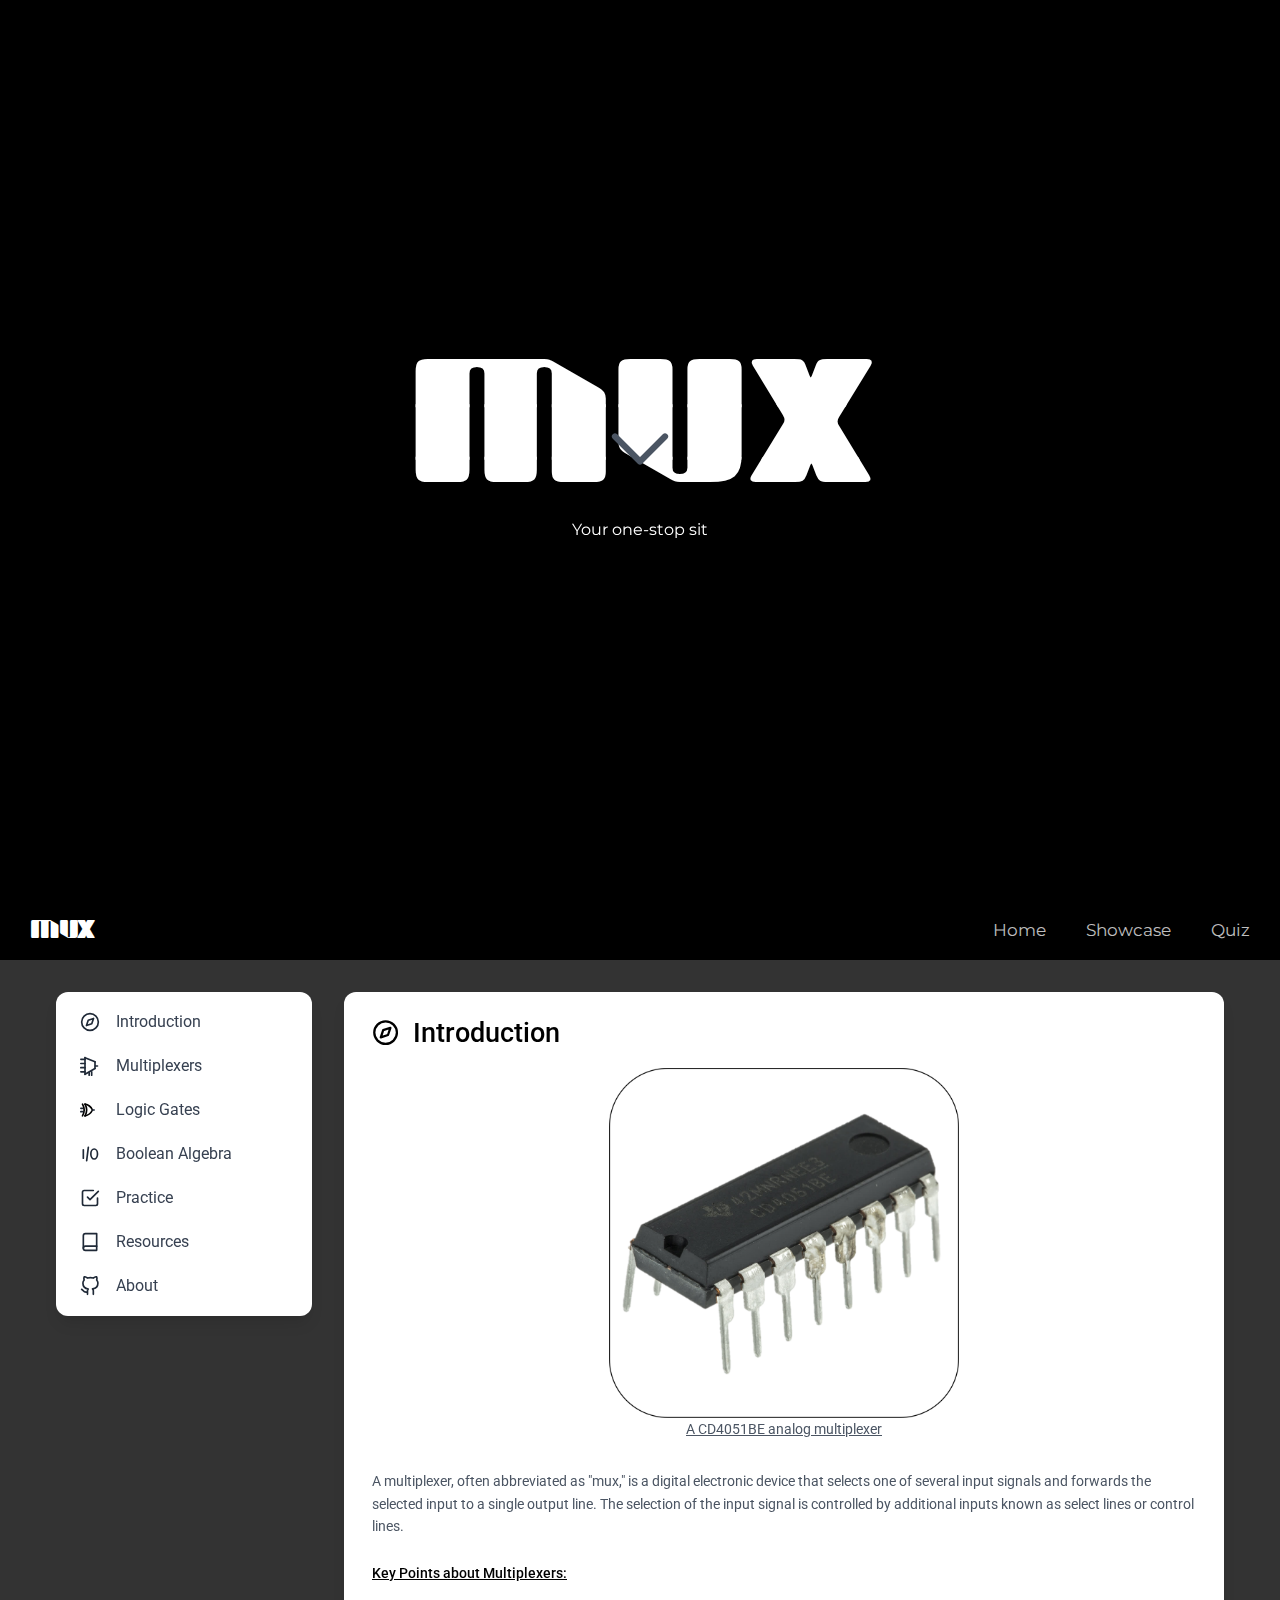
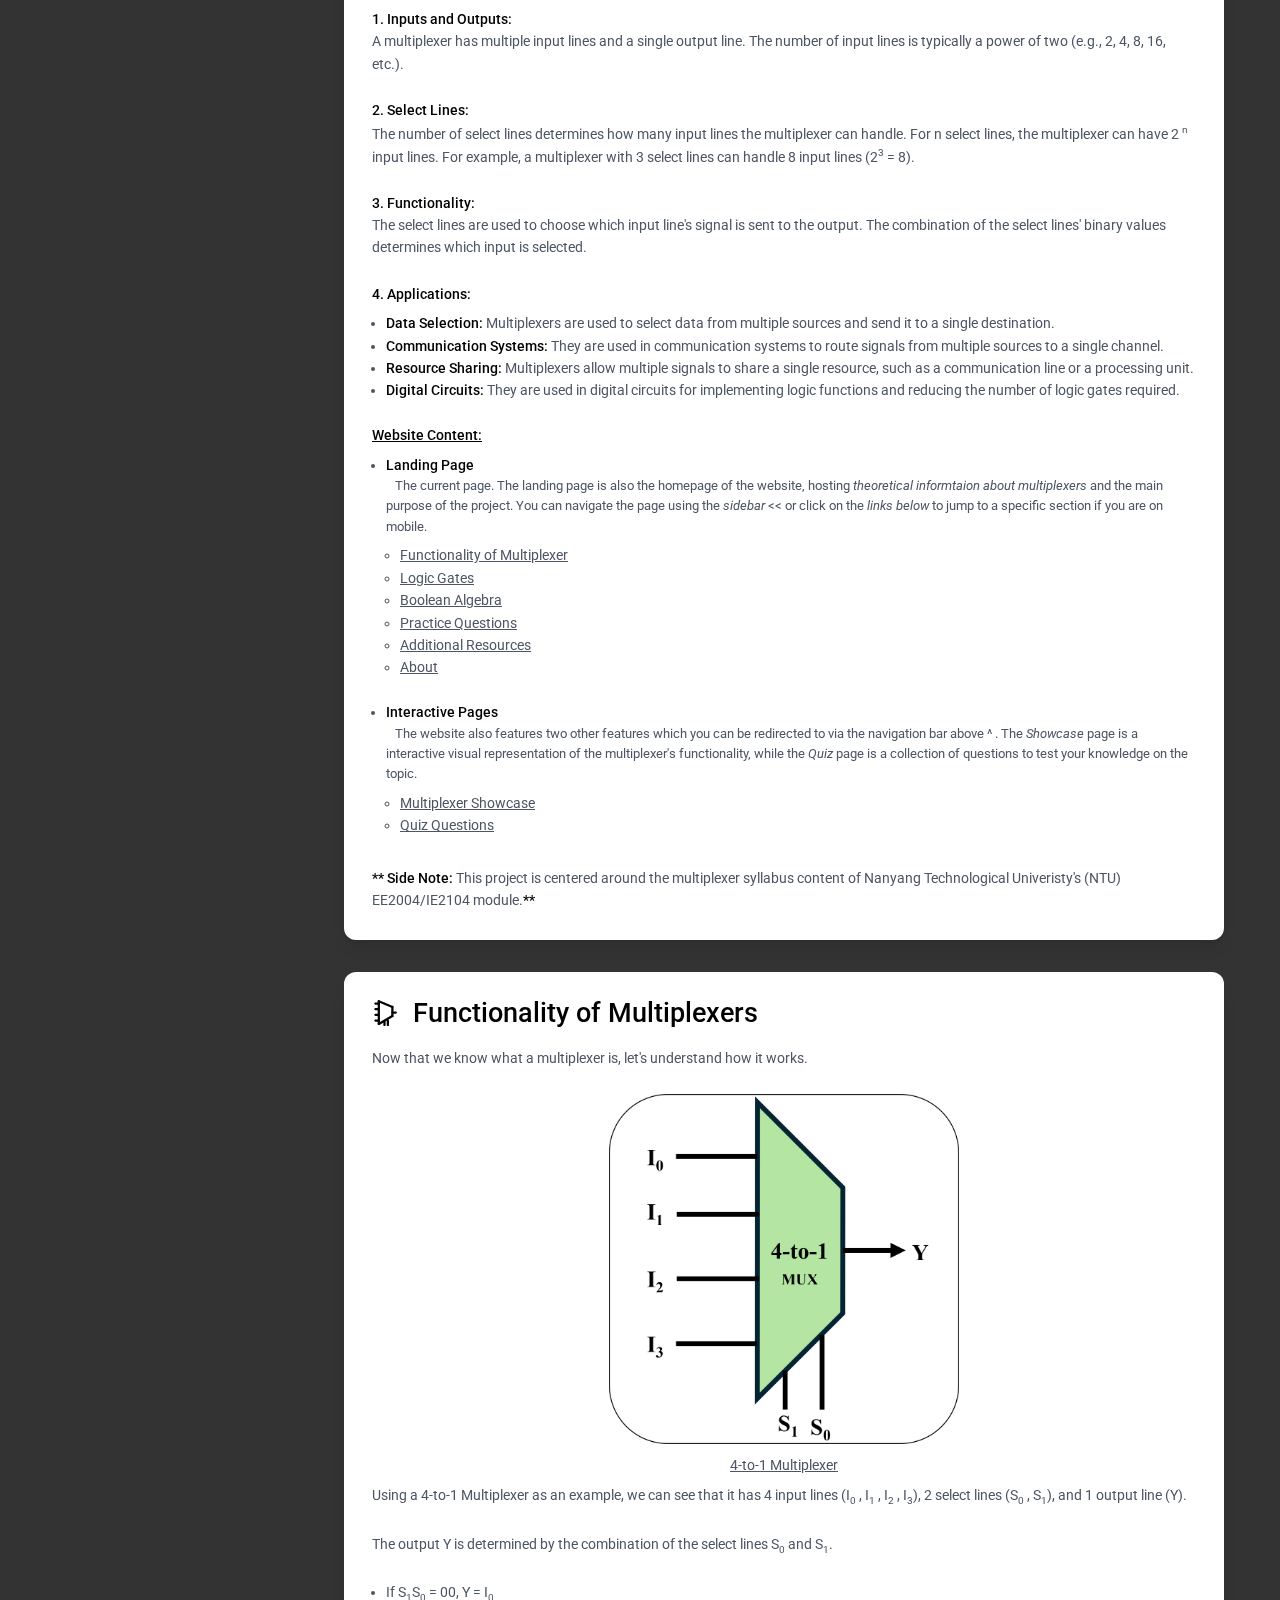
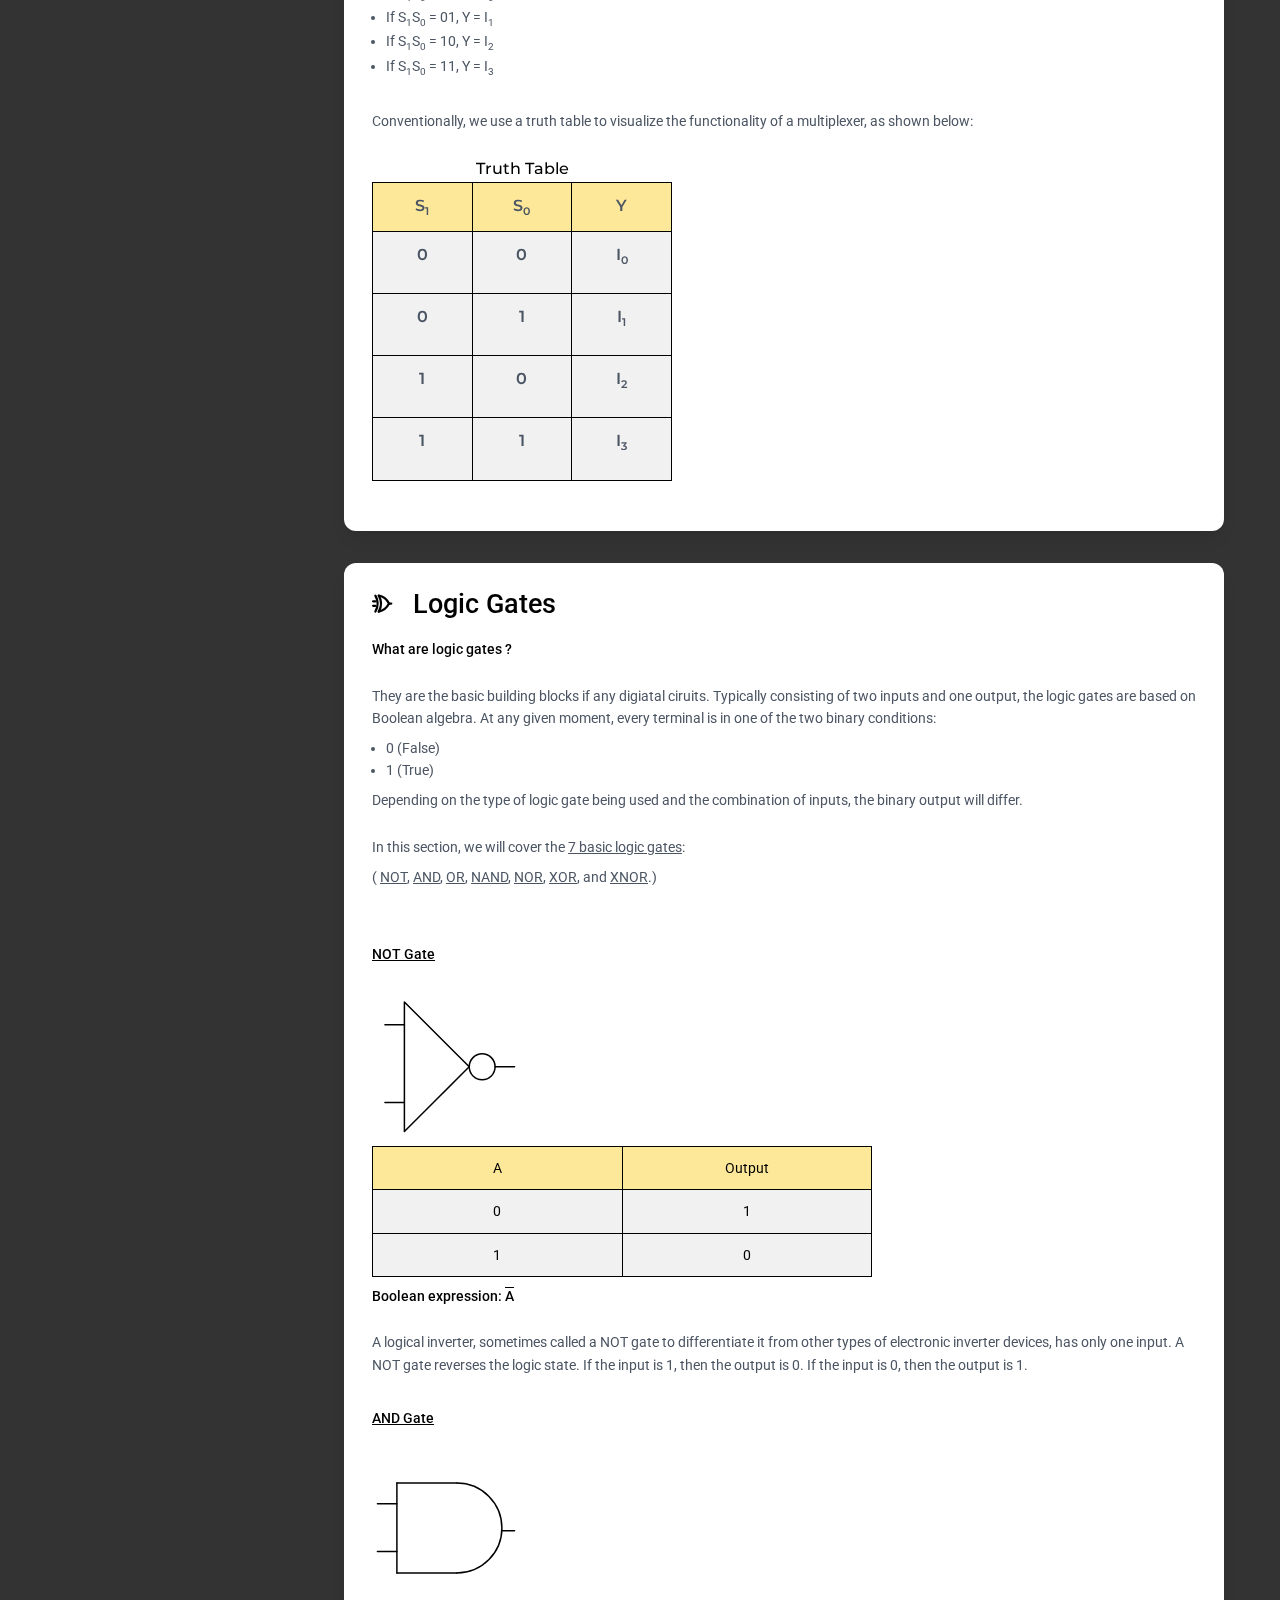
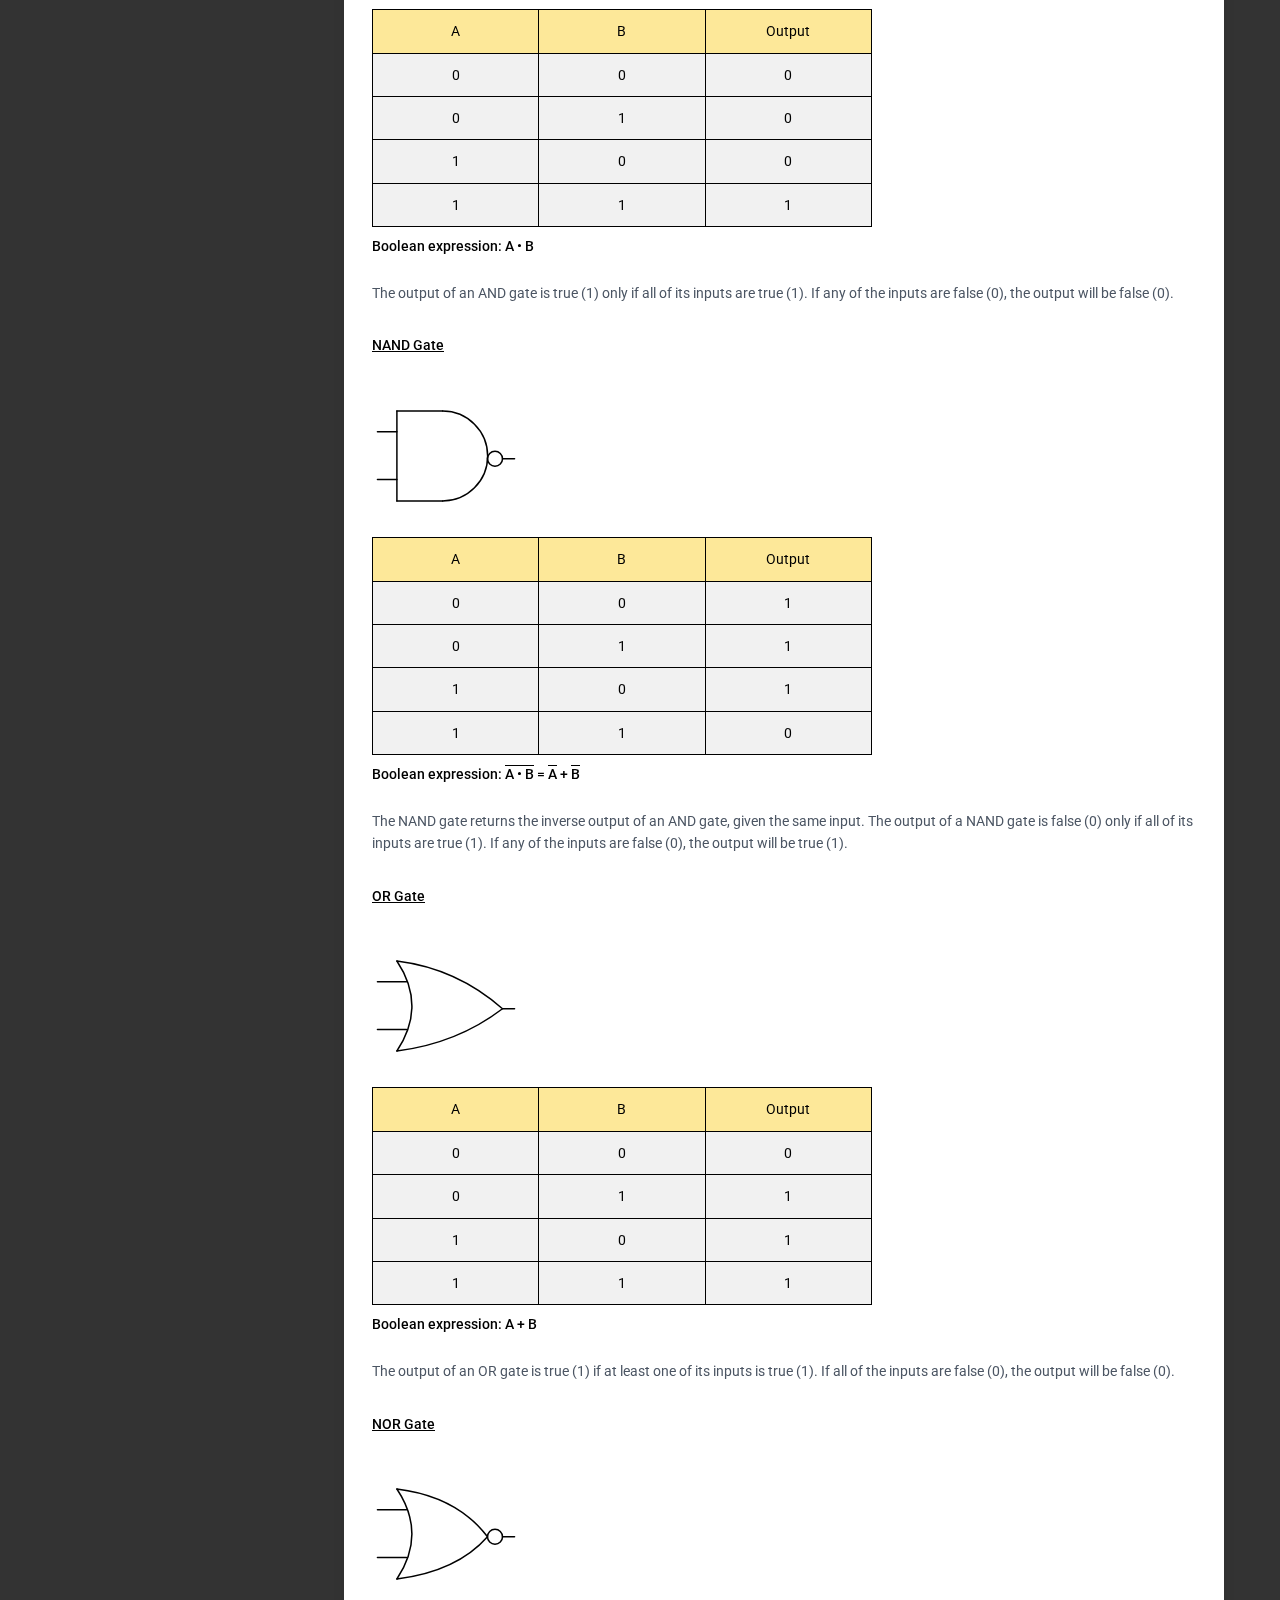
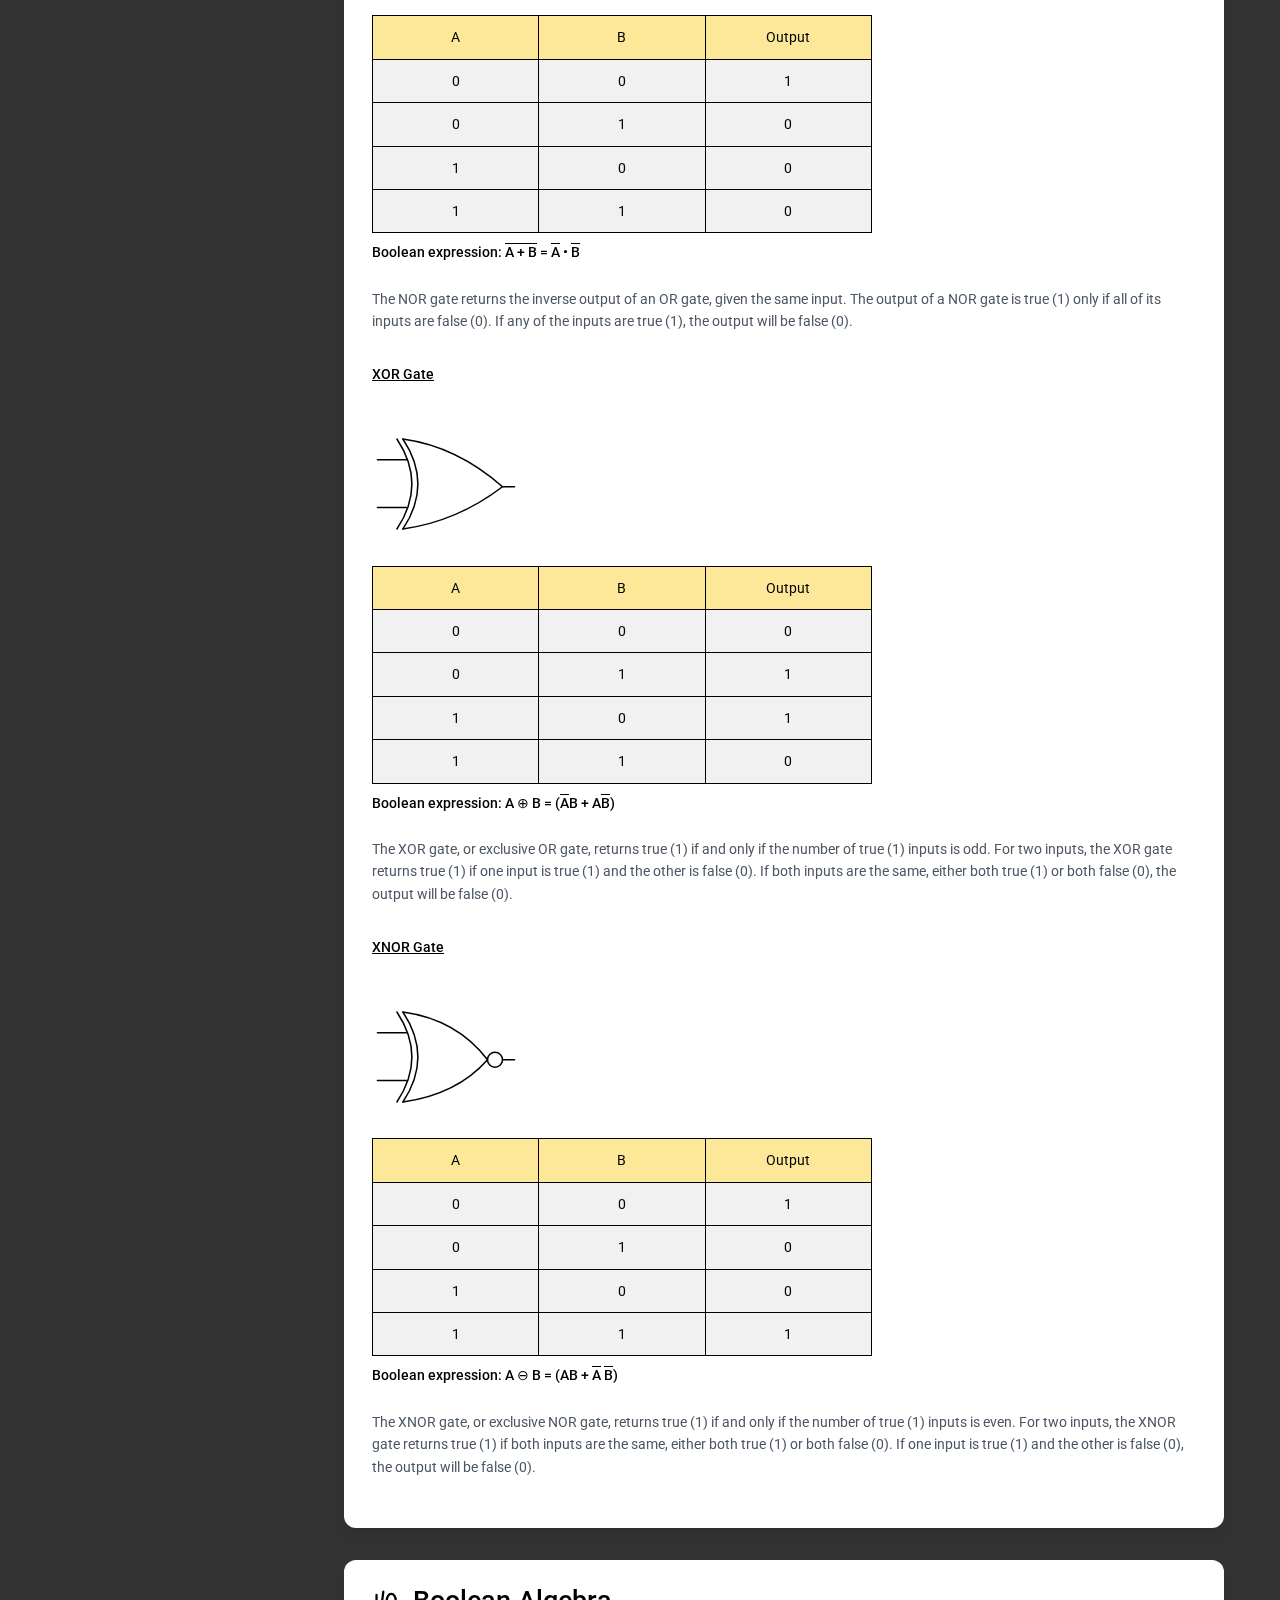
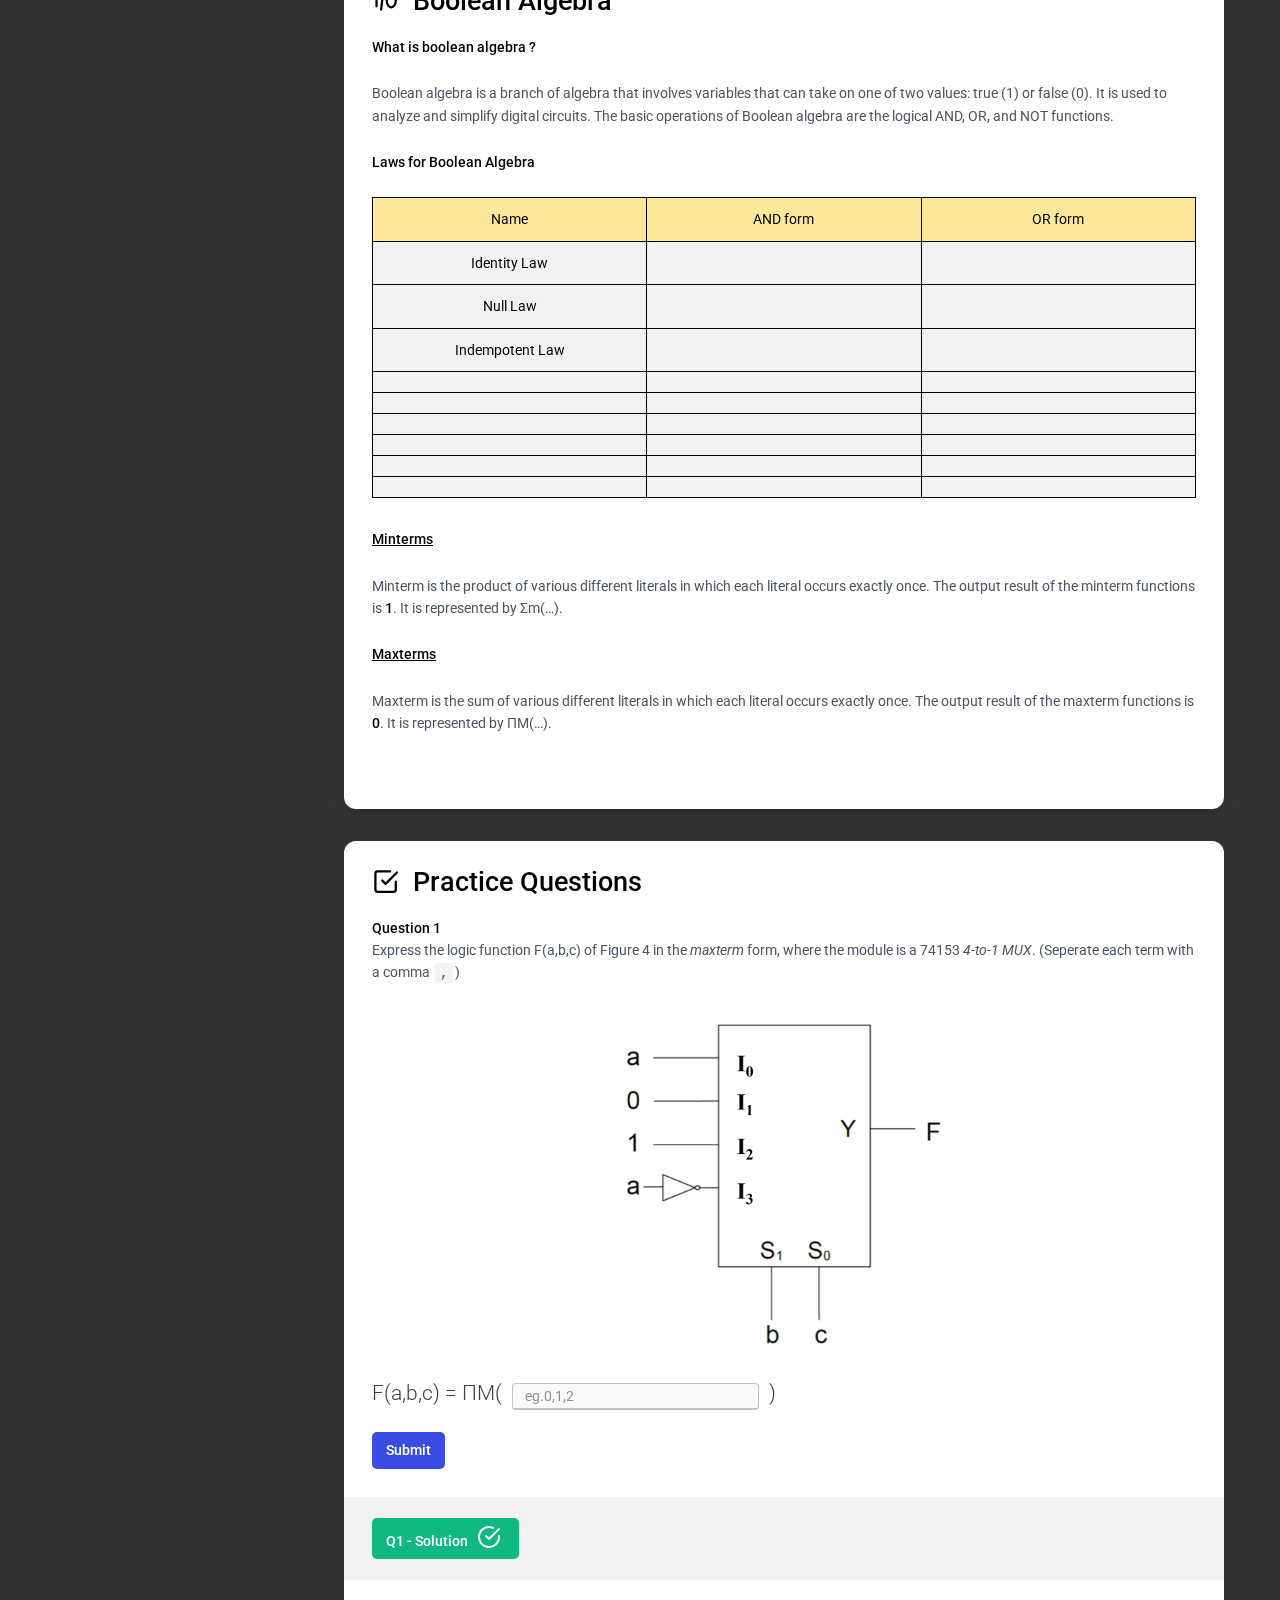
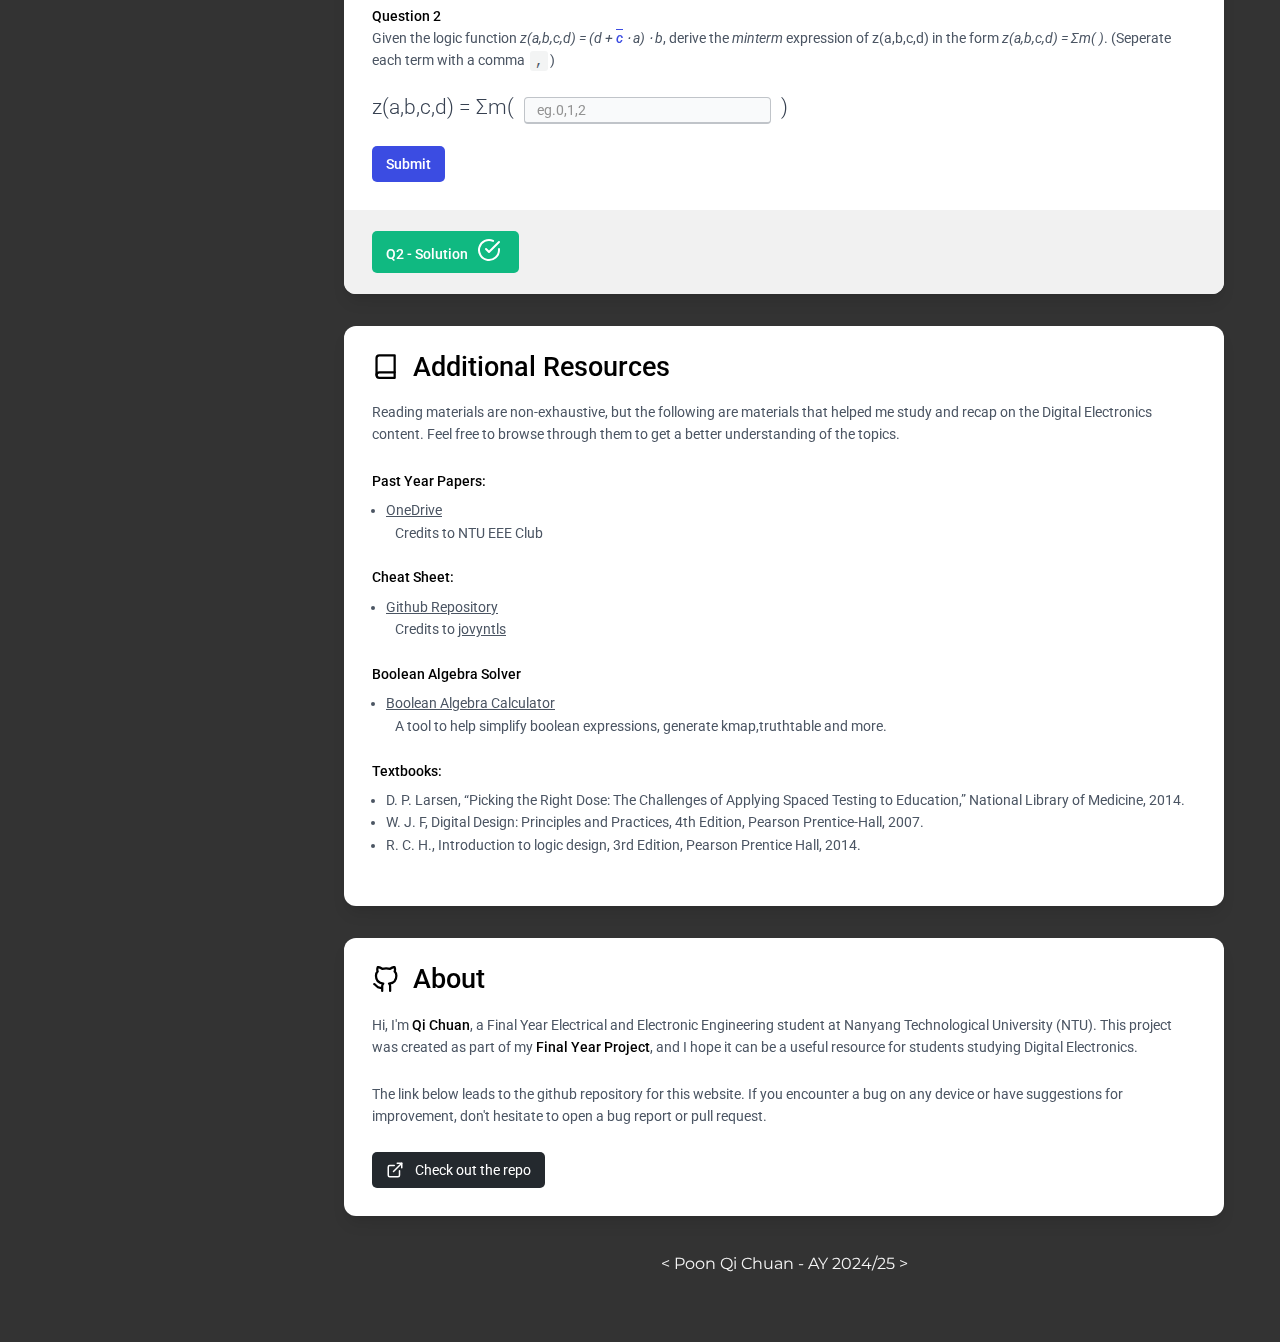
==== index.html @ f3b898fd "new stuff for landing" ====
<!DOCTYPE html>
<html lang="en">
<head>
    <meta charset="UTF-8">
    <meta name="viewport" content="width=device-width, initial-scale=1.0">
    <title>Multiplexers</title>
    <link rel="icon" href="media/MUX_final.ico" type="image/x-icon">
    <link rel="stylesheet" href="styles.css">
    <link rel="stylesheet" href="nice-forms/nice-forms.css">
    <link href="https://fonts.googleapis.com/css2?family=Montserrat:wght@400;500;700&display=swap" rel="stylesheet">
</head>
<body>
    <!-- background -->
    <video id="animated-background" class="animated-background" muted>
        <source class="pcb" src="media/pcb.mp4" type="video/mp4">
    </video>

    <header id="intro" class="intro">
        <div class="introImg" style="--stacks: 3;">
            <span style="--index: 0;">MUX</span>
            <span style="--index: 1;">MUX</span>
            <span style="--index: 2;">MUX</span>
        </div>
        <div class="introText">
            <h3 id="subtitle" ></h3>
        </div>
        <a href="#scroll" class="arrowdown">
            <svg viewBox="0 0 24 24" width="100" height="100" stroke="currentColor" stroke-width="1.5" fill="none" stroke-linecap="round" stroke-linejoin="round" class="css-i6dzq1">
                <polyline points="6 9 12 15 18 9"></polyline>
            </svg>
        </a>
    </header>

    <div id="nav_bar" class="header">
        <div class="header_content">
            <a href="#intro" class="logo">MUX</a>

            <nav class="nav">
                <ul class="nav_list">
                    <li class="nav_item">
                        <a href="#introduction" class="nav_link">Home</a>
                    </li>
                    <!-- <li class="nav_item">
                        <a href="old_showcase/showcase.html" class="nav_link">Beta</a>
                    </li> -->
                    <li class="nav_item">
                        <a href="showcase/showcase.html" class="nav_link">Showcase</a>
                    </li>
                    <li class="nav_item">
                        <a href="practise/practise.html" class="nav_link">Quiz</a>
                    </li>
                </ul>
            </nav>

            <div class="hamburger">
                <div class="bar"></div>
                <div class="bar"></div>
                <div class="bar"></div>
            </div>
        </div>
    </div>

    <div id="scroll"></div>

    <!-- whole ass form -->
    <div class="demo-page">
        <div class="demo-page-navigation">
            <nav class="nav2">
            <ul>
                <li>
                    <a href="#introduction">
                    <svg viewBox="0 0 24 24" width="24" height="24" stroke="currentColor" stroke-width="2" fill="none" stroke-linecap="round" stroke-linejoin="round" class="css-i6dzq1">
                        <circle cx="12" cy="12" r="10"></circle>
                        <polygon points="16.24 7.76 14.12 14.12 7.76 16.24 9.88 9.88 16.24 7.76"></polygon>
                    </svg>
                    Introduction</a>
                </li>
                <li>
                    <a href="#function">
                        <svg viewBox="0 0 24 24" width="24" height="24" stroke="currentColor" stroke-width="2" fill="none" stroke-linecap="round" stroke-linejoin="round" class="css-i6dzq1">
                            <line x1="6" y1="2" x2="6" y2="22"></line>
                            <line x1="6" y1="2" x2="18" y2="7"></line>
                            <line x1="6" y1="22" x2="18" y2="15"></line>
                            <line x1="18" y1="7" x2="18" y2="15"></line>
    
                            <line x1="11" y1="20" x2="11" y2="23"></line>
                            <line x1="14" y1="19" x2="14" y2="23"></line>
                            <line x1="18.5" y1="12" x2="21" y2="12"></line>
    
                            <line x1="1" y1="4" x2="6" y2="4"></line>
                            <line x1="1" y1="9" x2="6" y2="9"></line>
                            <line x1="1" y1="14" x2="6" y2="14"></line>
                            <line x1="1" y1="19" x2="6" y2="19"></line>
                        </svg>
                        Multiplexers</a>
                </li>
                <li>
                    <a href="#logic">
                        <svg viewBox="0 0 24 24" width="24" height="24" stroke="currentColor" stroke-width="2" fill="none" stroke-linecap="round" stroke-linejoin="round" class="css-i6dzq1">
                            <!-- Right Arc -->
                            <path d="M 6 19 Q 12 18 15 12 Q 12 6 6 5" stroke="black" fill="none" stroke-width="2" />

                            <!-- Connecting Path -->
                            <path d="M 3 19 Q 7 12 3 5" stroke="black" fill="none" stroke-width="2" />

                            <!-- Connecting Path 2 -->
                            <path d="M 6 19 Q 10 12 6 5" stroke="black" fill="none" stroke-width="2" />

                            <line x1="1" y1="10" x2="3" y2="10"></line>
                            <line x1="1" y1="14" x2="3" y2="14"></line>
                            <line x1="15" y1="12" x2="17" y2="12"></line>
                        </svg>
                        Logic Gates</a>
                </li>
                <li>
                    <a href="#bool">
                        <svg viewBox="0 0 24 24" width="24" height="24" stroke="currentColor" stroke-width="2" fill="none" stroke-linecap="round" stroke-linejoin="round" class="css-i6dzq1">
                            <line x1="10" y1="4" x2="8" y2="20"></line>
                            <line x1="4" y1="7" x2="4" y2="17"></line>
                            <ellipse cx="17" cy="12" rx="4" ry="6"></ellipse>
                        </svg>
                        Boolean Algebra</a>
                </li>
                <li>
                    <a href="#exercise">
                        <svg viewBox="0 0 24 24" width="24" height="24" stroke="currentColor" stroke-width="2" fill="none" stroke-linecap="round" stroke-linejoin="round" class="css-i6dzq1">
                            <polyline points="9 11 12 14 22 4"></polyline>
                            <path d="M21 12v7a2 2 0 0 1-2 2H5a2 2 0 0 1-2-2V5a2 2 0 0 1 2-2h11"></path>
                        </svg>
                        Practice</a>
                </li>
                <li>
                    <a href="#resource">
                        <svg viewBox="0 0 24 24" width="24" height="24" stroke="currentColor" stroke-width="2" fill="none" stroke-linecap="round" stroke-linejoin="round" class="css-i6dzq1">
                            <path d="M4 19.5A2.5 2.5 0 0 1 6.5 17H20"></path>
                            <path d="M6.5 2H20v20H6.5A2.5 2.5 0 0 1 4 19.5v-15A2.5 2.5 0 0 1 6.5 2z"></path>
                        </svg>
                        Resources</a>
                </li>
                <li>
                <a href="#about">
                    <svg xmlns="http://www.w3.org/2000/svg" width="24" height="24" viewBox="0 0 24 24" fill="none" stroke="currentColor" stroke-width="2" stroke-linecap="round" stroke-linejoin="round" class="feather feather-github">
                    <path d="M9 19c-5 1.5-5-2.5-7-3m14 6v-3.87a3.37 3.37 0 0 0-.94-2.61c3.14-.35 6.44-1.54 6.44-7A5.44 5.44 0 0 0 20 4.77 5.07 5.07 0 0 0 19.91 1S18.73.65 16 2.48a13.38 13.38 0 0 0-7 0C6.27.65 5.09 1 5.09 1A5.07 5.07 0 0 0 5 4.77a5.44 5.44 0 0 0-1.5 3.78c0 5.42 3.3 6.61 6.44 7A3.37 3.37 0 0 0 9 18.13V22" />
                    </svg>
                    About</a>
                </li>
            </ul>
            </nav>
        </div>
        <main class="demo-page-content">
            <section>
            <div class="href-target" id="introduction"></div>
            <h1 class="package-name">
                <svg viewBox="0 0 24 24" width="24" height="24" stroke="currentColor" stroke-width="2" fill="none" stroke-linecap="round" stroke-linejoin="round" class="css-i6dzq1">
                    <circle cx="12" cy="12" r="10"></circle>
                    <polygon points="16.24 7.76 14.12 14.12 7.76 16.24 9.88 9.88 16.24 7.76"></polygon>
                </svg>
                Introduction
            </h1>
            <div class="base_img">
                <img src="media/irl.png" alt="irlMUX" class="intro-image">
                <caption><u>A CD4051BE analog multiplexer</u></caption>
            </div>
            <br>
            <p>
                A multiplexer, often abbreviated as "mux," is a digital electronic device that selects one of several input signals and forwards the selected input to a single output line. The selection of the input signal is controlled by additional inputs known as select lines or control lines.
            </p>
            <p>
                <strong><u>Key Points about Multiplexers:</u></strong>
            </p>
            <p>
                <strong>1. Inputs and Outputs:</strong><br>
                A multiplexer has multiple input lines and a single output line.
                The number of input lines is typically a power of two (e.g., 2, 4, 8, 16, etc.).
            </p>
            <p>
                <strong>2. Select Lines:</strong><br>
                The number of select lines determines how many input lines the multiplexer can handle.
                For n select lines, the multiplexer can have 2 <sup style="font-size: 0.7em; vertical-align: super;">n</sup> input lines.
                For example, a multiplexer with 3 select lines can handle 8 input lines (2<sup style="font-size: 0.7em; vertical-align: super;">3</sup> = 8).
            </p>
            <p>
                <strong>3. Functionality:</strong><br>
                The select lines are used to choose which input line's signal is sent to the output.
                The combination of the select lines' binary values determines which input is selected.
            </p>
            <strong>4. Applications:</strong>
            <ul>
                <li><strong>Data Selection:</strong> Multiplexers are used to select data from multiple sources and send it to a single destination.</li>
                <li><strong>Communication Systems:</strong> They are used in communication systems to route signals from multiple sources to a single channel.</li>
                <li><strong>Resource Sharing:</strong> Multiplexers allow multiple signals to share a single resource, such as a communication line or a processing unit.</li>
                <li><strong>Digital Circuits:</strong> They are used in digital circuits for implementing logic functions and reducing the number of logic gates required.</li>
            </ul>
            <br>
            <strong><u>Website Content:</u></strong>
            <ul>
                <li><dl>
                    <dt><strong>Landing Page</strong></dt>
                        <dd>&nbsp&nbsp The current page. The landing page is also the homepage of the website, hosting <em>theoretical
                            informtaion about multiplexers</em> and the main purpose of the project. You can navigate the page using the <em>sidebar</em> &lt&lt 
                            or click on the <em>links below</em> to jump to a specific section if you are on mobile.
                        </dd>
                </dl></li>
                <ul class="a">
                    <li><a href="#function"><u>Functionality of Multiplexer</u></a></li>
                    <li><a href="#logic"><u>Logic Gates</u></a></li>
                    <li><a href="#bool"><u>Boolean Algebra</u></a></li>
                    <li><a href="#exercise"><u>Practice Questions</u></a></li>
                    <li><a href="#resource"><u>Additional Resources</u></a></li>
                    <li><a href="#about"><u>About</u></a></li>
                </ul>
                <br>
                <li><dl>
                    <dt><strong>Interactive Pages</strong></dt>
                        <dd>&nbsp&nbsp The website also features two other features which you can be redirected to via the navigation bar above ^ .
                            The <em>Showcase</em> page is a interactive visual representation of the multiplexer's functionality, while the <em>Quiz</em> page is a 
                            collection of questions to test your knowledge on the topic.
                         </dd>
                </dl></li>
                <ul class="a">
                    <li><a href="showcase/showcase.html"><u>Multiplexer Showcase</u></a></li>
                    <li><a href="practise/practise.html"><u>Quiz Questions</u></a></li>
                </ul>
            </ul>
            <br>
            <p>
                <strong>** Side Note:</strong> This project is centered around the multiplexer syllabus content of Nanyang Technological Univeristy's (NTU) EE2004/IE2104 module.<strong>**</strong>
            </p>
            </section>

            <section>
                <div class="href-target" id="function"></div>
                <h1 class="package-name">
                    <svg viewBox="0 0 24 24" width="24" height="24" stroke="currentColor" stroke-width="2" fill="none" stroke-linecap="round" stroke-linejoin="round" class="css-i6dzq1">
                        <line x1="6" y1="2" x2="6" y2="22"></line>
                        <line x1="6" y1="2" x2="18" y2="7"></line>
                        <line x1="6" y1="22" x2="18" y2="15"></line>
                        <line x1="18" y1="7" x2="18" y2="15"></line>

                        <line x1="11" y1="20" x2="11" y2="23"></line>
                        <line x1="14" y1="19" x2="14" y2="23"></line>
                        <line x1="18" y1="12" x2="21" y2="12"></line>

                        <line x1="3" y1="4" x2="6" y2="4"></line>
                        <line x1="3" y1="9" x2="6" y2="9"></line>
                        <line x1="3" y1="14" x2="6" y2="14"></line>
                        <line x1="3" y1="19" x2="6" y2="19"></line>
                    </svg>
                    Functionality of Multiplexers
                </h1>
                <p>
                    Now that we know what a multiplexer is, let's understand how it works.
                </p>
                <div class="base_img">
                    <img src="media/sample.png" alt="MUX" class="intro-image">
                    <caption><u>4-to-1 Multiplexer</u></caption>
                </div>
                <p>
                    Using a 4-to-1 Multiplexer as an example, we can see that it has 4 input lines 
                    (I<sub style="font-size: 0.7em; vertical-align: sub;">0</sub> , I<sub style="font-size: 0.7em; vertical-align: sub;">1</sub> , I<sub style="font-size: 0.7em; vertical-align: sub;">2</sub> , I<sub style="font-size: 0.7em; vertical-align: sub;">3</sub>), 
                    2 select lines (S<sub style="font-size: 0.7em; vertical-align: sub;">0</sub> , S<sub style="font-size: 0.7em; vertical-align: sub;">1</sub>), and 1 output line (Y).
                </p>
                <p>
                    The output Y is determined by the combination of the select lines S<sub style="font-size: 0.7em; vertical-align: sub;">0</sub> and S<sub style="font-size: 0.7em; vertical-align: sub;">1</sub>.
                </p>
                <ul>
                    <li>If S<sub style="font-size: 0.7em; vertical-align: sub;">1</sub>S<sub style="font-size: 0.7em; vertical-align: sub;">0</sub> = 00, Y = I<sub style="font-size: 0.7em; vertical-align: sub;">0</sub></li>
                    <li>If S<sub style="font-size: 0.7em; vertical-align: sub;">1</sub>S<sub style="font-size: 0.7em; vertical-align: sub;">0</sub> = 01, Y = I<sub style="font-size: 0.7em; vertical-align: sub;">1</sub></li>
                    <li>If S<sub style="font-size: 0.7em; vertical-align: sub;">1</sub>S<sub style="font-size: 0.7em; vertical-align: sub;">0</sub> = 10, Y = I<sub style="font-size: 0.7em; vertical-align: sub;">2</sub></li>
                    <li>If S<sub style="font-size: 0.7em; vertical-align: sub;">1</sub>S<sub style="font-size: 0.7em; vertical-align: sub;">0</sub> = 11, Y = I<sub style="font-size: 0.7em; vertical-align: sub;">3</sub></li>
                </ul>
                <br>
                <p>
                    Conventionally, we use a truth table to visualize the functionality of a multiplexer, as shown below:
                </p>
                <table class="truthtable">
                    <caption><strong>Truth Table</strong></caption>
                    <thead>
                        <tr>
                            <th>S<sub style="font-size: 0.7em; vertical-align: sub;">1</sub></th>
                            <th>S<sub style="font-size: 0.7em; vertical-align: sub;">0</sub></th>
                            <th>Y</th>
                        </tr>
                    </thead>
                    <tbody>
                        <tr>
                            <td>0</td>
                            <td>0</td>
                            <td>I<sub style="font-size: 0.7em; vertical-align: sub;">0</sub></td>
                        </tr>
                        <tr>
                            <td>0</td>
                            <td>1</td>
                            <td>I<sub style="font-size: 0.7em; vertical-align: sub;">1</sub></td>
                        </tr>
                        <tr>
                            <td>1</td>
                            <td>0</td>
                            <td>I<sub style="font-size: 0.7em; vertical-align: sub;">2</sub></td>
                        </tr>
                        <tr>
                            <td>1</td>
                            <td>1</td>
                            <td>I<sub style="font-size: 0.7em; vertical-align: sub;">3</sub></td>
                        </tr>
                    </tbody>
                </table>
                <br>
            </section>

            <section>
                <div class="href-target" id="logic"></div>
                <h1 class="package-name">
                    <svg viewBox="0 0 24 24" width="24" height="24" stroke="currentColor" stroke-width="2" fill="none" stroke-linecap="round" stroke-linejoin="round" class="css-i6dzq1">
                        <!-- Right Arc -->
                        <path d="M 6 19 Q 12 18 15 12 Q 12 6 6 5" stroke="black" fill="none" stroke-width="2" />

                        <!-- Connecting Path -->
                        <path d="M 3 19 Q 7 12 3 5" stroke="black" fill="none" stroke-width="2" />

                        <!-- Connecting Path 2 -->
                        <path d="M 6 19 Q 10 12 6 5" stroke="black" fill="none" stroke-width="2" />

                        <line x1="1" y1="10" x2="3" y2="10"></line>
                        <line x1="1" y1="14" x2="3" y2="14"></line>
                        <line x1="15" y1="12" x2="17" y2="12"></line>
                    </svg>
                    Logic Gates
                </h1>
                <p>
                    <strong>What are logic gates ?</strong>
                </p>
                <p style="margin: 0px;">
                    They are the basic building blocks if any digiatal ciruits. Typically consisting of two inputs and one output, the logic gates are based on Boolean algebra. 
                    At any given moment, every terminal is in one of the two binary conditions:
                </p>
                <ul >
                    <li>0 (False)</li>
                    <li>1 (True)</li>
                </ul>
                <p>
                    Depending on the type of logic gate being used and the combination of inputs, the binary output will differ. 
                </p>
                <p style="margin: 0px;">
                    In this section, we will cover the  <u>7 basic logic gates</u>:
                </p>
                <p>( <u>NOT</u>, <u>AND</u>, <u>OR</u>, <u>NAND</u>, <u>NOR</u>, <u>XOR</u>, and <u>XNOR</u>.)</p>
                <br>
                <div class="logicsection">
                    <p><strong><u>NOT Gate</u></strong></p>
                    <div class="logicvisuals">
                        <div class="gatevisuals">
                            <svg viewBox="0 0 100 100" stroke="black" stroke-width="1" fill="none" stroke-linecap="round" stroke-linejoin="round" class="css-i6dzq1">
                                <path d="M64.8 51.84 L21.6 8.64 L21.6 95.04 Z" />
                                <circle cx="73.44" cy="51.84" r="8.64" />

                                <line x1="8.64" y1="23.76" x2="21.6" y2="23.76"></line>
                                <line x1="8.64" y1="75.6" x2="21.6" y2="75.6"></line>
                                <line x1="82.08" y1="51.84" x2="95.04" y2="51.84"></line>
                            </svg>
                        </div>
                        <div class="tablevisuals">
                            <table>
                                <thead>
                                    <tr>
                                        <th>A</th>
                                        <th>Output</th>
                                    </tr>
                                </thead>
                                <tbody>
                                    <tr>
                                        <td>0</td>
                                        <td>1</td>
                                    </tr>
                                    <tr>
                                        <td>1</td>
                                        <td>0</td>
                                    </tr>
                                </tbody>
                            </table>
                        </div>
                    </div>
                    <p><strong>Boolean expression: <a style="color:black ;text-decoration:overline">A</a></strong></p>
                    <p>A logical inverter, sometimes called a NOT gate to differentiate it from other types of electronic inverter devices, has only one input. A NOT gate reverses the logic state. If the input is 1, then the output is 0. If the input is 0, then the output is 1.</p>
                </div>
                <br>
                <div class="logicsection">
                    <p><strong><u>AND Gate</u></strong></p>
                    <div class="logicvisuals">
                        <div class="gatevisuals">
                            <svg viewBox="0 0 100 100" stroke="black" stroke-width="1" fill="none" stroke-linecap="round" stroke-linejoin="round" class="css-i6dzq1">
                                <line x1="16.6" y1="20" x2="56.6" y2="20" />
                                <line x1="16.6" y1="20" x2="16.6" y2="80" />
                                <line x1="16.6" y1="80" x2="56.6" y2="80" />
                                <path d="M56.6 20 A30 30 0 0 1 56.6 80" />

                                <line x1="3.64" y1="33.76" x2="16.6" y2="33.76"></line>
                                <line x1="3.64" y1="65.6" x2="16.6" y2="65.6"></line>
                                <line x1="87" y1="51.84" x2="95.04" y2="51.84"></line>
                            </svg>
                        </div>
                        <div class="tablevisuals">
                            <table>
                                <thead>
                                    <tr>
                                        <th>A</th>
                                        <th>B</th>
                                        <th>Output</th>
                                    </tr>
                                </thead>
                                <tbody>
                                    <tr>
                                        <td>0</td>
                                        <td>0</td>
                                        <td>0</td>
                                    </tr>
                                    <tr>
                                        <td>0</td>
                                        <td>1</td>
                                        <td>0</td>
                                    </tr>
                                    <tr>
                                        <td>1</td>
                                        <td>0</td>
                                        <td>0</td>
                                    </tr>
                                    <tr>
                                        <td>1</td>
                                        <td>1</td>
                                        <td>1</td>
                                    </tr>
                                </tbody>
                            </table>
                        </div>
                    </div>
                    <p><strong>Boolean expression: A • B</strong></p>
                    <p>The output of an AND gate is true (1) only if all of its inputs are true (1). If any of the inputs are false (0), the output will be false (0).</p>
                </div>
                <br>
                <div class="logicsection">
                    <p><strong><u>NAND Gate</u></strong></p>
                    <div class="logicvisuals">
                        <div class="gatevisuals">
                            <svg viewBox="0 0 100 100" stroke="black" stroke-width="1" fill="none" stroke-linecap="round" stroke-linejoin="round" class="css-i6dzq1">
                                <line x1="16.6" y1="20" x2="47.1" y2="20" />
                                <line x1="16.6" y1="20" x2="16.6" y2="80" />
                                <line x1="16.6" y1="80" x2="47.1" y2="80" />
                                <path d="M47.1 20 A30 30 0 0 1 47.1 80" />
                                <circle cx="82" cy="51.84" r="5" />

                                <line x1="3.64" y1="33.76" x2="16.6" y2="33.76"></line>
                                <line x1="3.64" y1="65.6" x2="16.6" y2="65.6"></line>
                                <line x1="87" y1="51.84" x2="95.04" y2="51.84"></line>
                            </svg>
                        </div>
                        <div class="tablevisuals">
                            <table>
                                <thead>
                                    <tr>
                                        <th>A</th>
                                        <th>B</th>
                                        <th>Output</th>
                                    </tr>
                                </thead>
                                <tbody>
                                    <tr>
                                        <td>0</td>
                                        <td>0</td>
                                        <td>1</td>
                                    </tr>
                                    <tr>
                                        <td>0</td>
                                        <td>1</td>
                                        <td>1</td>
                                    </tr>
                                    <tr>
                                        <td>1</td>
                                        <td>0</td>
                                        <td>1</td>
                                    </tr>
                                    <tr>
                                        <td>1</td>
                                        <td>1</td>
                                        <td>0</td>
                                    </tr>
                                </tbody>
                            </table>
                        </div>
                    </div>
                    <p><strong>Boolean expression: <a style="color:black ;text-decoration:overline">A • B</a> = <a style="color:black ;text-decoration:overline">A</a> + <a style="color:black ;text-decoration:overline">B</a></strong></p>
                    <p>The NAND gate returns the inverse output of an AND gate, given the same input. The output of a NAND gate is false (0) only if all of its inputs are true (1). If any of the inputs are false (0), the output will be true (1).</p>
                </div>
                <br>
                <div class="logicsection">
                    <p><strong><u>OR Gate</u></strong></p>
                    <div class="logicvisuals">
                        <div class="gatevisuals">
                            <svg viewBox="0 0 100 100" stroke="black" stroke-width="1" fill="none" stroke-linecap="round" stroke-linejoin="round" class="css-i6dzq1">
                                <path d="M 16.6 20 Q 36.6 50 16.6 80" />
                                <path d="M 16.6 20 Q 56.6 25 87 51.84 Q 56.6 75 16.6 80" />

                                <line x1="3.64" y1="33.76" x2="23" y2="33.76"></line>
                                <line x1="3.64" y1="65.6" x2="23" y2="65.6"></line>
                                <line x1="87" y1="51.84" x2="95.04" y2="51.84"></line>
                            </svg>
                        </div>
                        <div class="tablevisuals">
                            <table>
                                <thead>
                                    <tr>
                                        <th>A</th>
                                        <th>B</th>
                                        <th>Output</th>
                                    </tr>
                                </thead>
                                <tbody>
                                    <tr>
                                        <td>0</td>
                                        <td>0</td>
                                        <td>0</td>
                                    </tr>
                                    <tr>
                                        <td>0</td>
                                        <td>1</td>
                                        <td>1</td>
                                    </tr>
                                    <tr>
                                        <td>1</td>
                                        <td>0</td>
                                        <td>1</td>
                                    </tr>
                                    <tr>
                                        <td>1</td>
                                        <td>1</td>
                                        <td>1</td>
                                    </tr>
                                </tbody>
                            </table>
                        </div>
                    </div>
                    <p><strong>Boolean expression: A + B</strong></p>
                    <p>The output of an OR gate is true (1) if at least one of its inputs is true (1). If all of the inputs are false (0), the output will be false (0).</p>
                </div>
                <br>
                <div class="logicsection">
                    <p><strong><u>NOR Gate</u></strong></p>
                    <div class="logicvisuals">
                        <div class="gatevisuals">
                            <svg viewBox="0 0 100 100" stroke="black" stroke-width="1" fill="none" stroke-linecap="round" stroke-linejoin="round" class="css-i6dzq1">
                                <path d="M 16.6 20 Q 36.6 50 16.6 80" />
                                <path d="M 16.6 20 Q 56.6 25 77 51.84 Q 56.6 75 16.6 80" />
                                <circle cx="82" cy="51.84" r="5" />

                                <line x1="3.64" y1="33.76" x2="23" y2="33.76"></line>
                                <line x1="3.64" y1="65.6" x2="23" y2="65.6"></line>
                                <line x1="87" y1="51.84" x2="95.04" y2="51.84"></line>
                            </svg>
                        </div>
                        <div class="tablevisuals">
                            <table>
                                <thead>
                                    <tr>
                                        <th>A</th>
                                        <th>B</th>
                                        <th>Output</th>
                                    </tr>
                                </thead>
                                <tbody>
                                    <tr>
                                        <td>0</td>
                                        <td>0</td>
                                        <td>1</td>
                                    </tr>
                                    <tr>
                                        <td>0</td>
                                        <td>1</td>
                                        <td>0</td>
                                    </tr>
                                    <tr>
                                        <td>1</td>
                                        <td>0</td>
                                        <td>0</td>
                                    </tr>
                                    <tr>
                                        <td>1</td>
                                        <td>1</td>
                                        <td>0</td>
                                    </tr>
                                </tbody>
                            </table>
                        </div>
                    </div>
                    <p><strong>Boolean expression: <a style="color:black ;text-decoration:overline">A + B</a> = <a style="color:black ;text-decoration:overline">A</a> • <a style="color:black ;text-decoration:overline">B</a></strong></p>
                    <p>The NOR gate returns the inverse output of an OR gate, given the same input. The output of a NOR gate is true (1) only if all of its inputs are false (0). If any of the inputs are true (1), the output will be false (0).</p>
                </div>
                <br>
                <div class="logicsection">
                    <p><strong><u>XOR Gate</u></strong></p>
                    <div class="logicvisuals">
                        <div class="gatevisuals">
                            <svg viewBox="0 0 100 100" stroke="black" stroke-width="1" fill="none" stroke-linecap="round" stroke-linejoin="round" class="css-i6dzq1">
                                <path d="M 16.6 20 Q 36.6 50 16.6 80" />
                                <path d="M 20.6 20 Q 40.6 50 20.6 80" />
                                <path d="M 20.6 20 Q 56.6 25 87 51.84 Q 56.6 75 20.6 80" />

                                <line x1="3.64" y1="33.76" x2="23" y2="33.76"></line>
                                <line x1="3.64" y1="65.6" x2="23" y2="65.6"></line>
                                <line x1="87" y1="51.84" x2="95.04" y2="51.84"></line>
                            </svg>
                        </div>
                        <div class="tablevisuals">
                            <table>
                                <thead>
                                    <tr>
                                        <th>A</th>
                                        <th>B</th>
                                        <th>Output</th>
                                    </tr>
                                </thead>
                                <tbody>
                                    <tr>
                                        <td>0</td>
                                        <td>0</td>
                                        <td>0</td>
                                    </tr>
                                    <tr>
                                        <td>0</td>
                                        <td>1</td>
                                        <td>1</td>
                                    </tr>
                                    <tr>
                                        <td>1</td>
                                        <td>0</td>
                                        <td>1</td>
                                    </tr>
                                    <tr>
                                        <td>1</td>
                                        <td>1</td>
                                        <td>0</td>
                                    </tr>
                                </tbody>
                            </table>
                        </div>
                    </div>
                    <p><strong>Boolean expression: A ⊕ B = (<a style="color:black ;text-decoration:overline">A</a>B + A<a style="color:black ;text-decoration:overline">B</a>)</strong></p>
                    <p>The XOR gate, or exclusive OR gate, returns true (1) if and only if the number of true (1) inputs is odd. For two inputs, the XOR gate returns true (1) if one input is true (1) and the other is false (0). If both inputs are the same, either both true (1) or both false (0), the output will be false (0).</p>
                </div>
                <br>
                <div class="logicsection">
                    <p><strong><u>XNOR Gate</u></strong></p>
                    <div class="logicvisuals">
                        <div class="gatevisuals">
                            <svg viewBox="0 0 100 100" stroke="black" stroke-width="1" fill="none" stroke-linecap="round" stroke-linejoin="round" class="css-i6dzq1">
                                <path d="M 16.6 20 Q 36.6 50 16.6 80" />
                                <path d="M 20.6 20 Q 40.6 50 20.6 80" />
                                <path d="M 20.6 20 Q 56.6 25 77 51.84 Q 56.6 75 20.6 80" />
                                <circle cx="82" cy="51.84" r="5" />

                                <line x1="3.64" y1="33.76" x2="23" y2="33.76"></line>
                                <line x1="3.64" y1="65.6" x2="23" y2="65.6"></line>
                                <line x1="87" y1="51.84" x2="95.04" y2="51.84"></line>
                            </svg>
                        </div>
                        <div class="tablevisuals">
                            <table>
                                <thead>
                                    <tr>
                                        <th>A</th>
                                        <th>B</th>
                                        <th>Output</th>
                                    </tr>
                                </thead>
                                <tbody>
                                    <tr>
                                        <td>0</td>
                                        <td>0</td>
                                        <td>1</td>
                                    </tr>
                                    <tr>
                                        <td>0</td>
                                        <td>1</td>
                                        <td>0</td>
                                    </tr>
                                    <tr>
                                        <td>1</td>
                                        <td>0</td>
                                        <td>0</td>
                                    </tr>
                                    <tr>
                                        <td>1</td>
                                        <td>1</td>
                                        <td>1</td>
                                    </tr>
                                </tbody>
                            </table>
                        </div>
                    </div>
                    <p><strong>Boolean expression: A ⊖ B = (AB + <a style="color:black ;text-decoration:overline">A</a> <a style="color:black ;text-decoration:overline">B</a>)</strong></p>
                    <p>The XNOR gate, or exclusive NOR gate, returns true (1) if and only if the number of true (1) inputs is even. For two inputs, the XNOR gate returns true (1) if both inputs are the same, either both true (1) or both false (0). If one input is true (1) and the other is false (0), the output will be false (0).</p>
                </div>
                <br>
            </section>

            <section>
                <div class="href-target" id="bool"></div>
                <h1 class="package-name">
                    <svg viewBox="0 0 24 24" width="24" height="24" stroke="currentColor" stroke-width="2" fill="none" stroke-linecap="round" stroke-linejoin="round" class="css-i6dzq1">
                        <line x1="10" y1="4" x2="8" y2="20"></line>
                        <line x1="4" y1="7" x2="4" y2="17"></line>
                        <ellipse cx="17" cy="12" rx="4" ry="6"></ellipse>
                    </svg>
                    Boolean Algebra
                </h1>
                <p>
                    <strong>What is boolean algebra ?</strong>
                </p>
                <p>
                    Boolean algebra is a branch of algebra that involves variables that can take on one of two values: true (1) or false (0). It is used to analyze and simplify digital circuits. 
                    The basic operations of Boolean algebra are the logical AND, OR, and NOT functions.
                </p>
                <p>
                    <strong>Laws for Boolean Algebra</strong>
                </p>
                <div class="tablevisuals">
                    <table>
                        <thead>
                            <tr>
                                <th>Name</th>
                                <th>AND form</th>
                                <th>OR form</th>
                            </tr>
                        </thead>
                        <tbody>
                            <tr>
                                <td>Identity Law</td>
                                <td></td>
                                <td></td>
                            </tr>
                            <tr>
                                <td>Null Law</td>
                                <td></td>
                                <td></td>
                            </tr>
                            <tr>
                                <td>Indempotent Law</td>
                                <td></td>
                                <td></td>
                            </tr>
                            <tr>
                                <td></td>
                                <td></td>
                                <td></td>
                            </tr>
                            <tr>
                                <td></td>
                                <td></td>
                                <td></td>
                            </tr>
                            <tr>
                                <td></td>
                                <td></td>
                                <td></td>
                            </tr>
                            <tr>
                                <td></td>
                                <td></td>
                                <td></td>
                            </tr>
                            <tr>
                                <td></td>
                                <td></td>
                                <td></td>
                            </tr>
                            <tr>
                                <td></td>
                                <td></td>
                                <td></td>
                            </tr>
                        </tbody>
                    </table>
                </div>
                <br>
                <p><strong><u>Minterms</u></strong></p>
                <p>Minterm is the product of various different literals in which each literal occurs exactly once. The output result of the minterm functions is <strong>1</strong>. It is represented by Σm(…).</p>
                <p><strong><u>Maxterms</u></strong></p>
                <p>Maxterm is the sum of various different literals in which each literal occurs exactly once. The output result of the maxterm functions is <strong>0</strong>. It is represented by ΠM(…).</p>
                <br>
            </section>

            <section>
                <div class="href-target" id="exercise"></div>
                <h1 class="package-name">
                    <svg viewBox="0 0 24 24" width="24" height="24" stroke="currentColor" stroke-width="2" fill="none" stroke-linecap="round" stroke-linejoin="round" class="css-i6dzq1">
                        <polyline points="9 11 12 14 22 4"></polyline>
                        <path d="M21 12v7a2 2 0 0 1-2 2H5a2 2 0 0 1-2-2V5a2 2 0 0 1 2-2h11"></path>
                    </svg>
                    Practice Questions
                </h1>
                <p>
                    <strong style="display: block">Question 1</strong>
                    Express the logic function F(a,b,c) of Figure 4 in the <em>maxterm</em> form, where the module is a 74153 <em>4-to-1 MUX</em>.
                    (Seperate each term with a comma <code>,</code>)
                </p>
                <div class="base_img">
                    <img src="media/Question1.png" alt="question1" class="intro-image">
                </div>
                <div class="nice-form-group">
                    <label>F(a,b,c) = ΠM( </label>
                    <input type="text" id="answer_one" placeholder="eg.0,1,2" value="" />
                    <label>&nbsp; )</label>
                </div>
                <br>
                <div class="submit_btn submit_one">
                    Submit
                </div>
                <details>
                    <summary>
                    <div class="toggle-code">
                        Q1 - Solution &nbsp;
                        <svg viewBox="0 0 24 24" width="24" height="24" stroke="currentColor" stroke-width="2" fill="none" stroke-linecap="round" stroke-linejoin="round" class="css-i6dzq1">
                            <path d="M22 11.08V12a10 10 0 1 1-5.93-9.14"></path>
                            <polyline points="22 4 12 14.01 9 11.01"></polyline>
                        </svg>
                    </div>
                    </summary>
                    <br>
                    <p><strong>Answer: F(a,b,c) = ΠM(0,1,5,7)</strong></p>
                    <table class="solutionTable">
                        <thead>
                            <tr>
                                <th>Index</th>
                                <th>a</th>
                                <th>b = S<sub style="font-size: 0.7em; vertical-align: sub;">1</sub></th>
                                <th>c = S<sub style="font-size: 0.7em; vertical-align: sub;">0</sub></th>
                                <th>Y = F</th>
                            </tr>
                        </thead>
                        <tbody>
                            <tr>
                                <td>0</td>
                                <td>0</td>
                                <td>0</td>
                                <td>0</td>
                                <td>I<sub style="font-size: 0.7em; vertical-align: sub;">0</sub>=a=0</td>
                            </tr>
                        </tbody>
                        <tbody>
                            <tr>
                                <td>1</td>
                                <td>0</td>
                                <td>0</td>
                                <td>1</td>
                                <td>I<sub style="font-size: 0.7em; vertical-align: sub;">1</sub>=0=0</td>
                            </tr>
                        </tbody>
                        <tbody>
                            <tr>
                                <td>2</td>
                                <td>0</td>
                                <td>1</td>
                                <td>0</td>
                                <td>I<sub style="font-size: 0.7em; vertical-align: sub;">2</sub>=1=1</td>
                            </tr>
                        </tbody>
                        <tbody>
                            <tr>
                                <td>3</td>
                                <td>0</td>
                                <td>1</td>
                                <td>1</td>
                                <td>I<sub style="font-size: 0.7em; vertical-align: sub;">3</sub>=<a style="text-decoration:overline">a</a>=1</td>
                            </tr>
                        </tbody>
                        <tbody>
                            <tr>
                                <td>4</td>
                                <td>1</td>
                                <td>0</td>
                                <td>0</td>
                                <td>I<sub style="font-size: 0.7em; vertical-align: sub;">0</sub>=a=1</td>
                            </tr>
                        </tbody>
                        <tbody>
                            <tr>
                                <td>5</td>
                                <td>1</td>
                                <td>0</td>
                                <td>1</td>
                                <td>I<sub style="font-size: 0.7em; vertical-align: sub;">1</sub>=0=0</td>
                            </tr>
                        </tbody>
                        <tbody>
                            <tr>
                                <td>6</td>
                                <td>1</td>
                                <td>1</td>
                                <td>0</td>
                                <td>I<sub style="font-size: 0.7em; vertical-align: sub;">2</sub>=1=1</td>
                            </tr>
                        </tbody>
                        <tbody>
                            <tr>
                                <td>7</td>
                                <td>1</td>
                                <td>1</td>
                                <td>1</td>
                                <td>I<sub style="font-size: 0.7em; vertical-align: sub;">3</sub>=<a style="text-decoration:overline">a</a>=0</td>
                            </tr>
                        </tbody>
                    </table>
                    <br>
                    <ul>
                        <p><strong>Steps to solve:</strong></p>
                        <li><strong>Step 1:</strong> Draw a truth table and list out <strong>ALL the combinations of a, b and c</strong>.</li>
                        <li><strong>Step 2:</strong> Referencing <strong>b as S<sub style="font-size: 0.7em; vertical-align: sub;">1</sub></strong> and <strong>c as S<sub style="font-size: 0.7em; vertical-align: sub;">0</sub></strong> , 
                            trace the input that referenced for the output, Y.</li>
                        <li><strong>Step 3:</strong> For <strong>Maxterm</strong>, compile the indexes which the <strong>output is 0</strong>.</li>
                    </ul>
                </details>
                <br>
                <br>


                <p>
                    <strong style="display: block">Question 2</strong>
                    Given the logic function <em>z(a,b,c,d) = (d + <a style="text-decoration:overline">c</a> ⋅ a) ⋅ b</em>, 
                    derive the <em>minterm</em> expression of z(a,b,c,d) in the form <em>z(a,b,c,d) = Σm( )</em>.
                    (Seperate each term with a comma <code>,</code>)
                </p>
                <div class="nice-form-group">
                    <label>z(a,b,c,d) = Σm( </label>
                    <input type="text" id="answer_two" placeholder="eg.0,1,2" value="" />
                    <label>&nbsp; )</label>
                </div>
                <br>
                <div class="submit_btn submit_two">
                    Submit
                </div>
                <details>
                    <summary>
                    <div class="toggle-code">
                        Q2 - Solution &nbsp;
                        <svg viewBox="0 0 24 24" width="24" height="24" stroke="currentColor" stroke-width="2" fill="none" stroke-linecap="round" stroke-linejoin="round" class="css-i6dzq1">
                            <path d="M22 11.08V12a10 10 0 1 1-5.93-9.14"></path>
                            <polyline points="22 4 12 14.01 9 11.01"></polyline>
                        </svg>
                    </div>
                    </summary>
                    <br>
                    <p><strong>Answer: z(a,b,c,d) = Σm(5, 7, 12, 13, 15)</strong></p>
                    <table class="solutionTable">
                        <thead>
                            <tr>
                                <th>Index</th>
                                <th>a</th>
                                <th>b</th>
                                <th>c</th>
                                <th>d</th>
                                <th>z</th>
                            </tr>
                        </thead>
                        <tbody>
                            <tr>
                                <td>0</td>
                                <td>0</td>
                                <td>0</td>
                                <td>0</td>
                                <td>0</td>
                                <td>0</td>
                            </tr>
                            <tr>
                                <td>1</td>
                                <td>0</td>
                                <td>0</td>
                                <td>0</td>
                                <td>1</td>
                                <td>0</td>
                            </tr>
                            <tr>
                                <td>2</td>
                                <td>0</td>
                                <td>0</td>
                                <td>1</td>
                                <td>0</td>
                                <td>0</td>
                            </tr>
                            <tr>
                                <td>3</td>
                                <td>0</td>
                                <td>0</td>
                                <td>1</td>
                                <td>1</td>
                                <td>0</td>
                            </tr>
                            <tr>
                                <td>4</td>
                                <td>0</td>
                                <td>1</td>
                                <td>0</td>
                                <td>0</td>
                                <td>0</td>
                            </tr>
                            <tr>
                                <td>5</td>
                                <td>0</td>
                                <td>1</td>
                                <td>0</td>
                                <td>1</td>
                                <td>1</td>
                            </tr>
                            <tr>
                                <td>6</td>
                                <td>0</td>
                                <td>1</td>
                                <td>1</td>
                                <td>0</td>
                                <td>0</td>
                            </tr>
                            <tr>
                                <td>7</td>
                                <td>0</td>
                                <td>1</td>
                                <td>1</td>
                                <td>1</td>
                                <td>1</td>
                            </tr>
                            <tr>
                                <td>8</td>
                                <td>1</td>
                                <td>0</td>
                                <td>0</td>
                                <td>0</td>
                                <td>0</td>
                            </tr>
                            <tr>
                                <td>9</td>
                                <td>1</td>
                                <td>0</td>
                                <td>0</td>
                                <td>1</td>
                                <td>0</td>
                            </tr>
                            <tr>
                                <td>10</td>
                                <td>1</td>
                                <td>0</td>
                                <td>1</td>
                                <td>0</td>
                                <td>0</td>
                            </tr>
                            <tr>
                                <td>11</td>
                                <td>1</td>
                                <td>0</td>
                                <td>1</td>
                                <td>1</td>
                                <td>0</td>
                            </tr>
                            <tr>
                                <td>12</td>
                                <td>1</td>
                                <td>1</td>
                                <td>0</td>
                                <td>0</td>
                                <td>1</td>
                            </tr>
                            <tr>
                                <td>13</td>
                                <td>1</td>
                                <td>1</td>
                                <td>0</td>
                                <td>1</td>
                                <td>1</td>
                            </tr>
                            <tr>
                                <td>14</td>
                                <td>1</td>
                                <td>1</td>
                                <td>1</td>
                                <td>0</td>
                                <td>0</td>
                            </tr>
                            <tr>
                                <td>15</td>
                                <td>1</td>
                                <td>1</td>
                                <td>1</td>
                                <td>1</td>
                                <td>1</td>
                            </tr>
                        </tbody>
                    </table>
                    <br>
                    <p><strong>Steps to solve:</strong></p>
                    <ul>
                        <li><strong>Step 1:</strong> Simplify the z(a,b,c,d) equation from <strong>z(a,b,c,d) = (d + <a style="text-decoration:overline">c</a> ⋅ a) ⋅ b</strong> to 
                            <strong>z(a,b,c,d) = bd + ab<a style="text-decoration:overline">c</a></strong>.</li>
                        <li><strong>Step 2:</strong> Draw a truth table and list out <strong>ALL the combinations of a, b, c and d</strong>.</li>
                        <li><strong>Step 3:</strong> At <strong>each iteration</strong>, solve for z(a,b,c,d).</li>
                        <li><strong>Step 4:</strong> For <strong>minterm</strong>, compile the indexes which the <strong>output is 1</strong>.</li>
                    </ul>
                    <br>
                    <strong>Side Note:</strong>
                    <ol>
                        <li>&nbsp;&nbsp; ⋅ => AND</li>
                        <li>&nbsp;&nbsp; + => OR</li>
                    </ol>
                    <br>
                </details>
            </section>

            <section>
                <div class="href-target" id="resource"></div>
                <h1 class="package-name">
                    <svg viewBox="0 0 24 24" width="24" height="24" stroke="currentColor" stroke-width="2" fill="none" stroke-linecap="round" stroke-linejoin="round" class="css-i6dzq1">
                        <path d="M4 19.5A2.5 2.5 0 0 1 6.5 17H20"></path>
                        <path d="M6.5 2H20v20H6.5A2.5 2.5 0 0 1 4 19.5v-15A2.5 2.5 0 0 1 6.5 2z"></path>
                    </svg>
                    Additional Resources
                </h1>
                <p>
                    Reading materials are non-exhaustive, but the following are
                    materials that helped me study and recap on the Digital Electronics content. 
                    Feel free to browse through them to get a better understanding of the topics.
                </p>
                <strong>Past Year Papers:</strong>
                <ul>
                    <li><a href="https://entuedu-my.sharepoint.com/personal/eeeclub-sdd_e_ntu_edu_sg/_layouts/15/onedrive.aspx?id=%2Fpersonal%2Feeeclub%2Dsdd%5Fe%5Fntu%5Fedu%5Fsg%2FDocuments%2FPYP%20Solutions%2FEEE%20PYP%20Complete%20Solutions%2FIE2104%2DDigital%20Electronics&sortField=LinkFilename&isAscending=true&ga=1"><u>OneDrive</u></a><br>
                        &nbsp&nbsp Credits to NTU EEE Club
                    </li>
                </ul>
                <br>
                <!-- https://entuedu-my.sharepoint.com/personal/eeeclub-sdd_e_ntu_edu_sg/_layouts/15/onedrive.aspx?id=%2Fpersonal%2Feeeclub%2Dsdd%5Fe%5Fntu%5Fedu%5Fsg%2FDocuments%2FPYP%20Solutions%2FEEE%20PYP%20Complete%20Solutions%2FIE2104%2DDigital%20Electronics&sortField=LinkFilename&isAscending=true&ga=1 -->
                <strong>Cheat Sheet:</strong>
                <ul>
                    <li><a href="https://github.com/jovyntls/cheatsheets/blob/master/CS2100/cs2100-finals-summary.pdf"><u>Github Repository</u></a><br>
                        &nbsp&nbsp Credits to <a href="https://github.com/jovyntls"><u>jovyntls</u></a>
                    </li>
                </ul>
                <br>
                <strong>Boolean Algebra Solver</strong>
                <ul>
                    <li><a href="https://www.boolean-algebra.com/"><u>Boolean Algebra Calculator</u></a><br>
                        &nbsp&nbsp A tool to help simplify boolean expressions, generate kmap,truthtable and more.
                    </li>
                </ul>   
                <br>
                <strong>Textbooks:</strong>
                <ul>
                    <li>D. P. Larsen, “Picking the Right Dose: The Challenges of Applying Spaced Testing to
                        Education,” National Library of Medicine, 2014.</li>
                    <li>W. J. F, Digital Design: Principles and Practices, 4th Edition, Pearson Prentice-Hall,
                        2007.</li>
                    <li>R. C. H., Introduction to logic design, 3rd Edition, Pearson Prentice Hall, 2014. </li>
                </ul>
                <br>
            </section>

            <section>
                <div class="href-target" id="about"></div>
                <h1 class="package-name">
                    <svg xmlns="http://www.w3.org/2000/svg" width="24" height="24" viewBox="0 0 24 24" fill="none" stroke="currentColor" stroke-width="2" stroke-linecap="round" stroke-linejoin="round" class="feather feather-github">
                    <path d="M9 19c-5 1.5-5-2.5-7-3m14 6v-3.87a3.37 3.37 0 0 0-.94-2.61c3.14-.35 6.44-1.54 6.44-7A5.44 5.44 0 0 0 20 4.77 5.07 5.07 0 0 0 19.91 1S18.73.65 16 2.48a13.38 13.38 0 0 0-7 0C6.27.65 5.09 1 5.09 1A5.07 5.07 0 0 0 5 4.77a5.44 5.44 0 0 0-1.5 3.78c0 5.42 3.3 6.61 6.44 7A3.37 3.37 0 0 0 9 18.13V22" />
                    </svg>
                    About
                </h1>
                <p>
                    Hi, I'm <strong>Qi Chuan</strong>, a Final Year Electrical and Electronic Engineering student 
                    at Nanyang Technological University (NTU). This project was created as part of 
                    my <strong>Final Year Project</strong>, and I hope it can be a useful resource for students 
                    studying Digital Electronics.
                </p>

                <p>
                    The link below leads to the github repository for this website.
                    If you encounter a bug on any device or have suggestions for
                    improvement, don't hesitate to open a bug report or pull request.
                </p>
    
                <a href="https://github.com/HoundZel/MUX" class="to-repo" target="_blank">
                    <svg xmlns="http://www.w3.org/2000/svg" width="24" height="24" viewBox="0 0 24 24" fill="none" stroke="currentColor" stroke-width="2" stroke-linecap="round" stroke-linejoin="round" class="feather feather-external-link">
                    <path d="M18 13v6a2 2 0 0 1-2 2H5a2 2 0 0 1-2-2V8a2 2 0 0 1 2-2h6" />
                    <polyline points="15 3 21 3 21 9" />
                    <line x1="10" y1="14" x2="21" y2="3" />
                    </svg>
                    Check out the repo
                </a>
            </section>
            <footer style="color:whitesmoke;font-family: 'Montserrat', sans-serif;">&lt Poon Qi Chuan - AY 2024/25 &gt</footer>
        </main>
    </div>

    <script src="script.js"></script>
    <script>
        document.addEventListener('DOMContentLoaded', function() {
            const links = document.querySelectorAll(' .arrowdown, .logo');
    
            for (const link of links) {
                link.addEventListener('click', function(event) {
                    event.preventDefault();
                    const targetId = this.getAttribute('href').substring(1);
                    const targetElement = document.getElementById(targetId);
    
                    if (targetElement) {
                        window.scrollTo({
                            top: targetElement.offsetTop,
                            behavior: 'smooth'
                        });
                    }
                });
            }
        });
    </script>
</body>
</html>
---- styles.css ----
/* navigation bar */
*{
    margin: 0;
    padding: 0;
    box-sizing: border-box;
}

ul{
    list-style: none;
}

a{
    text-decoration: none;
    color:inherit;
}

body{
    background-color: #333333;
    height: auto;
    padding-top: 60px;
}

.header{
    background-color: black;
    position : sticky;
    width: 100%;
    top: 0;
    z-index: 10; 
}

.header_content{
    display:flex;
    align-items: center;
    justify-content: space-between;
    padding: 0 30px;
    min-height: 60px;
}

@font-face{
    font-family:OdiseanTech;
    src:url('media/OdiseanTech.ttf');
}
/* fonts: https://www.fontspace.com/odisean-tech-font-f103828 */

.logo{
    font-family: OdiseanTech, sans-serif;
    color: #fff;
    font-size: 23px;
    letter-spacing: -1.5px;
    font-weight: 500;
}

.nav{
    transition: all 0.3s ease-in-out;
}

.nav_list{
    display:flex;
    column-gap: 40px;
}

@import url('https://fonts.googleapis.com/css2?family=Montserrat:wght@400;500;700&display=swap');
.nav_link{
    color: rgba(255, 255, 255, 0.75);
    font-family: 'Montserrat', sans-serif;
    font-size: 17px;
    transition: all 0.4s;
}

.nav_link:hover
.nav_link:focus{
    color: rgba(255, 255, 255, 1);
}

.hamburger{
    display: none;
    cursor: pointer;
}

.bar{
    height: 2px;
    width: 27px;
    background: #fff;
    margin: 5px 0;
    opacity: 0.8;
    transition: all 0.3s ease-in-out;
}

.nav--open{
    transform: translate(0) !important;
    z-index: 11;
}

.hamburger--open .bar:nth-child(1){
    transform: translateY(7px) rotate(45deg);
}

.hamburger--open .bar:nth-child(2){
    opacity: 0;
}

.hamburger--open .bar:nth-child(3){
    transform: translateY(-7px) rotate(-45deg);
}

@media (max-width: 650px) {
    .nav {
        position: fixed;
        top: 60px;
        left: 0;
        background-color: rgb(19,22,26);
        width: 100%;
        padding: 10px 0 25px;
        transform: translateX(-100%);
        transition: transform 0.3s ease;
    }

    .nav--open {
        transform: translateX(0);
    }

    .nav_list {
        flex-direction: column;
        align-items: center;
        row-gap: 20px;
    }

    .nav_link {
        font-size: 14px;
    }

    .hamburger {
        display: block;
    }
}

/* introduction segment */
.animated-background {
    position: fixed;
    top: 0;
    left: 0;
    width: 100vw;
    height: 100vh;
    object-fit: cover;
    /* display: none; Initially hidden */
    z-index: -1; /* Ensure it is behind other content */
}

.intro{
    background-color: black;
    position: relative;
    top: 0;
    left: 0;
    overflow: hidden;   
    text-align: center;
    margin:0;
    padding:0;
    width: 100vw;
    height: 100vh;
    display: flex;
    justify-content: center;
}

.introImg{
    position: relative;
    z-index: 1;
    font-family: OdiseanTech, sans-serif;
    color: #fff;
    letter-spacing: -1.5px;
    font-weight: 500;

    display: grid;
    grid-template-columns: 1fr;
}

/* https://freefrontend.com/css-text-glitch-effects/ -- cool glitch effect */
.introImg span {
    grid-row-start: 1;
    grid-column-start: 1;
    /* font-size: 4rem; */
    --stack-height: calc(100% / var(--stacks) - 1px);
    --inverse-index: calc(calc(var(--stacks) - 1) - var(--index));
    --clip-top: calc(var(--stack-height) * var(--index));
    --clip-bottom: calc(var(--stack-height) * var(--inverse-index));
    clip-path: inset(var(--clip-top) 0 var(--clip-bottom) 0);
    animation: stack 340ms cubic-bezier(.46,.29,0,1.24) 1 backwards calc(var(--index) * 120ms), glitch 2s ease infinite 2s alternate-reverse;
  }
  
  .introImg span:nth-child(odd) { --glitch-translate: 8px; }
  .introImg span:nth-child(even) { --glitch-translate: -8px; }
  
  @keyframes stack {
    0% {
      opacity: 0;
      transform: translateX(-50%);
      text-shadow: -2px 3px 0 red, 2px -3px 0 blue;
    }
    60% {
      opacity: 0.5;
      transform: translateX(50%);
    }
    80% {
      transform: none;
      opacity: 1;
      text-shadow: 2px -3px 0 red, -2px 3px 0 blue;
    }
    100% {
      text-shadow: none;
    }
  }
  
  @keyframes glitch {
    0% {
      text-shadow: -2px 3px 0 red, 2px -3px 0 blue;
      transform: translate(var(--glitch-translate));
    }
    2% {
      text-shadow: 2px -3px 0 red, -2px 3px 0 blue;
    }
    4%, 100% {  text-shadow: none; transform: none; }
  }

.introText{
    position: relative;
    font-family: 'Montserrat', sans-serif;
    color: white;
    padding: 10px;
    z-index: 1;
}

.arrowdown {
    position: absolute;
    left: 50%;
    transform: translateX(-50%);
    cursor: pointer;
    z-index: 2; /* Ensure it is above other content */

    -moz-animation: bounce 0.5s infinite linear;
    -o-animation: bounce 0.5s infinite linear;
    -webkit-animation: bounce 0.5s infinite linear;
    animation: bounce 0.5s infinite linear;
}

@-webkit-keyframes bounce {
    0% { bottom: 0; }
    50% { bottom: -0.2em; }
    70% { bottom: -0.3em; }
    100% { bottom: 0; }
}
@-moz-keyframes bounce {
    0% { bottom: 0; }
    50% { bottom: -0.2em; }
    70% { bottom: -0.3em; }
    100% { bottom: 0; }
}
@-o-keyframes bounce {
    0% { bottom: 0; }
    50% { bottom: -0.2em; }
    70% { bottom: -0.3em; }
    100% { bottom: 0; }
}
@-ms-keyframes bounce {
    0% { bottom: 0; }
    50% { bottom: -0.2em; }
    70% { bottom: -0.3em; }
    100% { bottom: 0; }
}
@keyframes bounce {
    0% { bottom: 0; }
    50% { bottom: -0.2em; }
    70% { bottom: -0.3em; }
    100% { bottom: 0; }
}

/* Mobile version */
@media (max-width: 768px) {
    .intro {
        flex-direction: column;
        align-items: center;
    }

    .introImg{
        max-width: 90vw;
        font-size: 500%;
        height: auto;
    }

    /* .introImg img{
        margin: 10px 0 10px 0;
        border-radius: 10%;
        width: 100%;
        height: auto;
        display: block;
        max-height: 70vh;
        object-fit: contain;
    } */
    
    .introText{
        margin: 10px 0 20px 0;
        border-radius: 5%;
        width: 90vw;
        height: auto;
    }
    .arrowdown{
        padding-bottom: 12.5%;
    }
}

/* PC version */
@media (min-width: 769px) {
    .intro {
        flex-direction: column;
        align-items: center;
    }

    .introImg{
        max-width: 90vw;
        font-size: 1000%;
        height: auto;
    }
    
    /* .introImg img{
        border-radius: 20%;
        width: 100%;
        height: auto;
        display: block;
        max-height: 70vh; 
        object-fit: contain; 
    } */

    .introText{
        width: 50vw;
        height: auto;
        margin: 0 10px 0 10px;
    }
}

/* form/ blog section */
.base_img{
    display: flex;
    flex-direction: column;
    justify-content: center; /* Center horizontally */
    align-items: center; /* Center vertically */
}

.intro-image{
    background-color: white;
    position: relative;
    top: 0;
    left: 0;
    overflow: hidden;   
    text-align: center;
    margin:0;
    padding:0;
    width: min(70%,350px);
    height: auto;
    display: flex;
    justify-content: center;
}

/* functionality section */
.truthtable {
    border: 1px solid black; 
    width: min(70%, 300px); 
    aspect-ratio: 1 / 1; /* Maintain a 1:1 aspect ratio */
    table-layout: fixed; /* Ensure the table cells are evenly distributed */
    font-family: 'Montserrat', sans-serif;
    font-size: 1rem;
    font-weight: 600;
}

.truthtable th, .truthtable td {
    text-align: center; /* Center align text in table cells */
    padding: 10px; /* Add padding to table cells */
    border: 1px solid black; 
}

.truthtable th{
    background-color: #FDE899;
}

.truthtable td{
    background-color: rgb(241, 241, 241);
}

dd{
    font-size: 0.8rem;
}

/* practice question section */

.submit_btn {
    display: inline-block;
    padding: 0.5em 1em;
    border-radius: 5px;
    font-size: 0.875rem;
    background: #3b4ce2;
    top: 1em;
    right: 1em;
    color: #fff;
    font-weight: 500;
    -webkit-user-select: none;
    user-select: none;
    cursor: pointer;
}

.submit_btn:hover {
    background: #3341c4;
}

.solutionTable{
    border: 1px solid black; 
    color: black;
    width: min(100%, 450px); 
    aspect-ratio: 1 / 1; /* Maintain a 1:1 aspect ratio */
    table-layout: fixed; /* Ensure the table cells are evenly distributed */
    font-family: 'Montserrat', sans-serif;
    font-size: 0.7rem;
    font-weight: 600;
}

.solutionTable th, .solutionTable td {
    text-align: center; /* Center align text in table cells */
    padding: 10px; /* Add padding to table cells */
    border: 1px solid black; 
}

.solutionTable th{
    background-color: #FDE899;
}

.solutionTable td{
    background-color: rgb(255, 255, 255);
}

/* for logic gates section */
.gatevisuals svg{
    width:30%;
    aspect-ratio: 1/1;
}

.tablevisuals table {
    width: 100%;
    table-layout: fixed; /* Ensure the table cells are evenly distributed */
    color: black;
}

.tablevisuals table tr th, .tablevisuals table tr td {
    border: 1px solid black;
    border-collapse: collapse;
    padding: 10px; /* Add padding to table headers and cells */
    text-align: center; /* Center align text in table headers and cells */
}

.tablevisuals table tr th {
    background-color: #FDE899;
}

.tablevisuals table tr td {
    background-color: rgb(241, 241, 241);
}

/* Mobile version */
@media (max-width: 768px) {
    .logicvisuals div{
        width: 100%;
    }
}

/* PC version */
@media (min-width: 769px) {
    .logicvisuals div{
        width: max(50%, 500px);
    }
}
---- nice-forms/nice-forms.css ----
@import url("https://fonts.googleapis.com/css2?family=Roboto:wght@400;500&display=swap");
 a, abbr, acronym, address, applet, article, aside, audio, b, big, blockquote, body, canvas, caption, center, cite, code, del, details, dfn, div, dl, dt, embed, fieldset, figcaption, figure, footer, form, h1, h2, h3, h4, h5, h6, header, hgroup, html, i, iframe, img, ins, kbd, label, legend, li, mark, menu, nav, object, ol, output, p, pre, q, ruby, s, samp, section, small, span, strike, strong, sub, summary, sup, table, tbody, td, tfoot, th, thead, time, tr, tt, u, ul, var, video {
	 margin: 0;
	 padding: 0;
	 border: 0;
	 font-size: 100%;
	 font: inherit;
	 vertical-align: initial;
}
 article, aside, details, figcaption, figure, footer, header, hgroup, menu, nav, section {
	 display: block;
}
 body {
	 line-height: 1;
}
ol, ul {
	 list-style: none;
}
ul.a{
	list-style-type: circle;
}
 blockquote, q {
	 quotes: none;
}
 blockquote:after, blockquote:before, q:after, q:before {
	 content: "";
	 content: none;
}
 table {
	 border-collapse: collapse;
	 border-spacing: 0;
}
 .nice-form-group {
	 --nf-input-size: 1rem;
	 --nf-input-font-size: calc(var(--nf-input-size)*0.875);
	 --nf-small-font-size: calc(var(--nf-input-size)*0.875);
	 --nf-input-font-family: inherit;
	 --nf-label-font-family: inherit;
	 --nf-input-color: #20242f;
	 --nf-input-border-radius: 0.25rem;
	 --nf-input-placeholder-color: #929292;
	 --nf-input-border-color: #c0c4c9;
	 --nf-input-border-width: 1px;
	 --nf-input-border-style: solid;
	 --nf-input-border-bottom-width: 2px;
	 --nf-input-focus-border-color: #3b4ce2;
	 --nf-input-background-color: #f9fafb;
	 --nf-invalid-input-border-color: var(--nf-input-border-color);
	 --nf-invalid-input-background-color: var(--nf-input-background-color);
	 --nf-invalid-input-color: var(--nf-input-color);
	 --nf-valid-input-border-color: var(--nf-input-border-color);
	 --nf-valid-input-background-color: var(--nf-input-background-color);
	 --nf-valid-input-color: inherit;
	 --nf-invalid-input-border-bottom-color: red;
	 --nf-valid-input-border-bottom-color: green;
	 --nf-label-font-size: calc(var(--nf-small-font-size)*1.5);
	 --nf-label-color: #374151;
	 --nf-label-font-weight: 300;
	 --nf-slider-track-background: #dfdfdf;
	 --nf-slider-track-height: 0.25rem;
	 --nf-slider-thumb-size: calc(var(--nf-slider-track-height)*4);
	 --nf-slider-track-border-radius: var(--nf-slider-track-height);
	 --nf-slider-thumb-border-width: 2px;
	 --nf-slider-thumb-border-focus-width: 1px;
	 --nf-slider-thumb-border-color: #fff;
	 --nf-slider-thumb-background: var(--nf-input-focus-border-color);
	 display: flex;
	 margin-top: calc(var(--nf-input-size)*1.5);
	 line-height: 1;
	 white-space: nowrap;
	 --switch-orb-size: var(--nf-input-size);
	 --switch-orb-offset: calc(var(--nf-input-border-width)*2);
	 --switch-width: calc(var(--nf-input-size)*2.5);
	 --switch-height: calc(var(--nf-input-size)*1.25 + var(--switch-orb-offset));
}
 .nice-form-group > label {
	 font-weight: var(--nf-label-font-weight);
	 display: inline-block;
	 margin-right: 10px;
	 color: var(--nf-label-color);
	 font-size: var(--nf-label-font-size);
	 font-family: var(--nf-label-font-family);
	 /* margin-bottom: calc(var(--nf-input-size)/2); */
	 white-space: normal;
}
 .nice-form-group > label + small {
	 font-style: normal;
}
 .nice-form-group small {
	 font-family: var(--nf-input-font-family);
	 display: block;
	 font-weight: 400;
	 opacity: 0.75;
	 font-size: var(--nf-small-font-size);
	 margin-bottom: calc(var(--nf-input-size)*0.75);
}
 .nice-form-group small:last-child {
	 margin-bottom: 0;
}
 .nice-form-group > legend {
	 font-weight: var(--nf-label-font-weight);
	 display: block;
	 color: var(--nf-label-color);
	 font-size: var(--nf-label-font-size);
	 font-family: var(--nf-label-font-family);
	 margin-bottom: calc(var(--nf-input-size)/5);
}
 .nice-form-group > .nice-form-group {
	 margin-top: calc(var(--nf-input-size)/2);
}
 .nice-form-group > input[type=checkbox], .nice-form-group > input[type=date], .nice-form-group > input[type=email], .nice-form-group > input[type=month], .nice-form-group > input[type=number], .nice-form-group > input[type=password], .nice-form-group > input[type=radio], .nice-form-group > input[type=search], .nice-form-group > input[type=tel], .nice-form-group > input[type=text], .nice-form-group > input[type=time], .nice-form-group > input[type=url], .nice-form-group > input[type=week], .nice-form-group > select, .nice-form-group > textarea {
	 background: var(--nf-input-background-color);
	 font-family: inherit;
	 font-size: var(--nf-input-font-size);
	 border-bottom-width: var(--nf-input-border-width);
	 font-family: var(--nf-input-font-family);
	 box-shadow: none;
	 border-radius: var(--nf-input-border-radius);
	 border: var(--nf-input-border-width) var(--nf-input-border-style) var(--nf-input-border-color);
	 border-bottom: var(--nf-input-border-bottom-width) var(--nf-input-border-style) var(--nf-input-border-color);
	 color: var(--nf-input-color);
	 width: 30%;
	 padding: calc(var(--nf-input-size)*0.75);
	 height: calc(var(--nf-input-size)*1);
	 line-height: normal;
	 -webkit-appearance: none;
	 -moz-appearance: none;
	 appearance: none;
	 transition: all 0.15s ease-out;
	 --icon-padding: calc(var(--nf-input-size)*2.25);
	 --icon-background-offset: calc(var(--nf-input-size)*0.75);
}
 .nice-form-group > input[type=checkbox]:required:not(:placeholder-shown):invalid, .nice-form-group > input[type=date]:required:not(:placeholder-shown):invalid, .nice-form-group > input[type=email]:required:not(:placeholder-shown):invalid, .nice-form-group > input[type=month]:required:not(:placeholder-shown):invalid, .nice-form-group > input[type=number]:required:not(:placeholder-shown):invalid, .nice-form-group > input[type=password]:required:not(:placeholder-shown):invalid, .nice-form-group > input[type=radio]:required:not(:placeholder-shown):invalid, .nice-form-group > input[type=search]:required:not(:placeholder-shown):invalid, .nice-form-group > input[type=tel]:required:not(:placeholder-shown):invalid, .nice-form-group > input[type=text]:required:not(:placeholder-shown):invalid, .nice-form-group > input[type=time]:required:not(:placeholder-shown):invalid, .nice-form-group > input[type=url]:required:not(:placeholder-shown):invalid, .nice-form-group > input[type=week]:required:not(:placeholder-shown):invalid, .nice-form-group > select:required:not(:placeholder-shown):invalid, .nice-form-group > textarea:required:not(:placeholder-shown):invalid {
	 background-color: var(--nf-invalid-input-background-color);
	 border-bottom-color: var(--nf-valid-input-border-color);
	 border-color: var(--nf-valid-input-border-color) var(--nf-valid-input-border-color) var(--nf-invalid-input-border-bottom-color);
	 color: var(--nf-invalid-input-color);
}
 .nice-form-group > input[type=checkbox]:required:not(:placeholder-shown):invalid:focus, .nice-form-group > input[type=date]:required:not(:placeholder-shown):invalid:focus, .nice-form-group > input[type=email]:required:not(:placeholder-shown):invalid:focus, .nice-form-group > input[type=month]:required:not(:placeholder-shown):invalid:focus, .nice-form-group > input[type=number]:required:not(:placeholder-shown):invalid:focus, .nice-form-group > input[type=password]:required:not(:placeholder-shown):invalid:focus, .nice-form-group > input[type=radio]:required:not(:placeholder-shown):invalid:focus, .nice-form-group > input[type=search]:required:not(:placeholder-shown):invalid:focus, .nice-form-group > input[type=tel]:required:not(:placeholder-shown):invalid:focus, .nice-form-group > input[type=text]:required:not(:placeholder-shown):invalid:focus, .nice-form-group > input[type=time]:required:not(:placeholder-shown):invalid:focus, .nice-form-group > input[type=url]:required:not(:placeholder-shown):invalid:focus, .nice-form-group > input[type=week]:required:not(:placeholder-shown):invalid:focus, .nice-form-group > select:required:not(:placeholder-shown):invalid:focus, .nice-form-group > textarea:required:not(:placeholder-shown):invalid:focus {
	 background-color: var(--nf-input-background-color);
	 border-color: var(--nf-input-border-color);
	 color: var(--nf-input-color);
}
 .nice-form-group > input[type=checkbox]:required:not(:placeholder-shown):valid, .nice-form-group > input[type=date]:required:not(:placeholder-shown):valid, .nice-form-group > input[type=email]:required:not(:placeholder-shown):valid, .nice-form-group > input[type=month]:required:not(:placeholder-shown):valid, .nice-form-group > input[type=number]:required:not(:placeholder-shown):valid, .nice-form-group > input[type=password]:required:not(:placeholder-shown):valid, .nice-form-group > input[type=radio]:required:not(:placeholder-shown):valid, .nice-form-group > input[type=search]:required:not(:placeholder-shown):valid, .nice-form-group > input[type=tel]:required:not(:placeholder-shown):valid, .nice-form-group > input[type=text]:required:not(:placeholder-shown):valid, .nice-form-group > input[type=time]:required:not(:placeholder-shown):valid, .nice-form-group > input[type=url]:required:not(:placeholder-shown):valid, .nice-form-group > input[type=week]:required:not(:placeholder-shown):valid, .nice-form-group > select:required:not(:placeholder-shown):valid, .nice-form-group > textarea:required:not(:placeholder-shown):valid {
	 background-color: var(--nf-valid-input-background-color);
	 border-bottom-color: var(--nf-valid-input-border-color);
	 border-color: var(--nf-valid-input-border-color) var(--nf-valid-input-border-color) var(--nf-valid-input-border-bottom-color);
	 color: var(--nf-valid-input-color);
}
 .nice-form-group > input[type=checkbox]:disabled, .nice-form-group > input[type=date]:disabled, .nice-form-group > input[type=email]:disabled, .nice-form-group > input[type=month]:disabled, .nice-form-group > input[type=number]:disabled, .nice-form-group > input[type=password]:disabled, .nice-form-group > input[type=radio]:disabled, .nice-form-group > input[type=search]:disabled, .nice-form-group > input[type=tel]:disabled, .nice-form-group > input[type=text]:disabled, .nice-form-group > input[type=time]:disabled, .nice-form-group > input[type=url]:disabled, .nice-form-group > input[type=week]:disabled, .nice-form-group > select:disabled, .nice-form-group > textarea:disabled {
	 cursor: not-allowed;
	 opacity: 0.75;
}
 .nice-form-group > input[type=checkbox]::-webkit-input-placeholder, .nice-form-group > input[type=date]::-webkit-input-placeholder, .nice-form-group > input[type=email]::-webkit-input-placeholder, .nice-form-group > input[type=month]::-webkit-input-placeholder, .nice-form-group > input[type=number]::-webkit-input-placeholder, .nice-form-group > input[type=password]::-webkit-input-placeholder, .nice-form-group > input[type=radio]::-webkit-input-placeholder, .nice-form-group > input[type=search]::-webkit-input-placeholder, .nice-form-group > input[type=tel]::-webkit-input-placeholder, .nice-form-group > input[type=text]::-webkit-input-placeholder, .nice-form-group > input[type=time]::-webkit-input-placeholder, .nice-form-group > input[type=url]::-webkit-input-placeholder, .nice-form-group > input[type=week]::-webkit-input-placeholder, .nice-form-group > select::-webkit-input-placeholder, .nice-form-group > textarea::-webkit-input-placeholder {
	 color: var(--nf-input-placeholder-color);
	 letter-spacing: 0;
}
 .nice-form-group > input[type=checkbox]:-ms-input-placeholder, .nice-form-group > input[type=date]:-ms-input-placeholder, .nice-form-group > input[type=email]:-ms-input-placeholder, .nice-form-group > input[type=month]:-ms-input-placeholder, .nice-form-group > input[type=number]:-ms-input-placeholder, .nice-form-group > input[type=password]:-ms-input-placeholder, .nice-form-group > input[type=radio]:-ms-input-placeholder, .nice-form-group > input[type=search]:-ms-input-placeholder, .nice-form-group > input[type=tel]:-ms-input-placeholder, .nice-form-group > input[type=text]:-ms-input-placeholder, .nice-form-group > input[type=time]:-ms-input-placeholder, .nice-form-group > input[type=url]:-ms-input-placeholder, .nice-form-group > input[type=week]:-ms-input-placeholder, .nice-form-group > select:-ms-input-placeholder, .nice-form-group > textarea:-ms-input-placeholder {
	 color: var(--nf-input-placeholder-color);
	 letter-spacing: 0;
}
 .nice-form-group > input[type=checkbox]:-moz-placeholder, .nice-form-group > input[type=checkbox]::-moz-placeholder, .nice-form-group > input[type=date]:-moz-placeholder, .nice-form-group > input[type=date]::-moz-placeholder, .nice-form-group > input[type=email]:-moz-placeholder, .nice-form-group > input[type=email]::-moz-placeholder, .nice-form-group > input[type=month]:-moz-placeholder, .nice-form-group > input[type=month]::-moz-placeholder, .nice-form-group > input[type=number]:-moz-placeholder, .nice-form-group > input[type=number]::-moz-placeholder, .nice-form-group > input[type=password]:-moz-placeholder, .nice-form-group > input[type=password]::-moz-placeholder, .nice-form-group > input[type=radio]:-moz-placeholder, .nice-form-group > input[type=radio]::-moz-placeholder, .nice-form-group > input[type=search]:-moz-placeholder, .nice-form-group > input[type=search]::-moz-placeholder, .nice-form-group > input[type=tel]:-moz-placeholder, .nice-form-group > input[type=tel]::-moz-placeholder, .nice-form-group > input[type=text]:-moz-placeholder, .nice-form-group > input[type=text]::-moz-placeholder, .nice-form-group > input[type=time]:-moz-placeholder, .nice-form-group > input[type=time]::-moz-placeholder, .nice-form-group > input[type=url]:-moz-placeholder, .nice-form-group > input[type=url]::-moz-placeholder, .nice-form-group > input[type=week]:-moz-placeholder, .nice-form-group > input[type=week]::-moz-placeholder, .nice-form-group > select:-moz-placeholder, .nice-form-group > select::-moz-placeholder, .nice-form-group > textarea:-moz-placeholder, .nice-form-group > textarea::-moz-placeholder {
	 color: var(--nf-input-placeholder-color);
	 letter-spacing: 0;
}
 .nice-form-group > input[type=checkbox]:focus, .nice-form-group > input[type=date]:focus, .nice-form-group > input[type=email]:focus, .nice-form-group > input[type=month]:focus, .nice-form-group > input[type=number]:focus, .nice-form-group > input[type=password]:focus, .nice-form-group > input[type=radio]:focus, .nice-form-group > input[type=search]:focus, .nice-form-group > input[type=tel]:focus, .nice-form-group > input[type=text]:focus, .nice-form-group > input[type=time]:focus, .nice-form-group > input[type=url]:focus, .nice-form-group > input[type=week]:focus, .nice-form-group > select:focus, .nice-form-group > textarea:focus {
	 outline: none;
	 border-color: var(--nf-input-focus-border-color);
}
 .nice-form-group > input[type=checkbox] + small, .nice-form-group > input[type=date] + small, .nice-form-group > input[type=email] + small, .nice-form-group > input[type=month] + small, .nice-form-group > input[type=number] + small, .nice-form-group > input[type=password] + small, .nice-form-group > input[type=radio] + small, .nice-form-group > input[type=search] + small, .nice-form-group > input[type=tel] + small, .nice-form-group > input[type=text] + small, .nice-form-group > input[type=time] + small, .nice-form-group > input[type=url] + small, .nice-form-group > input[type=week] + small, .nice-form-group > select + small, .nice-form-group > textarea + small {
	 margin-top: 0.5rem;
}
 .nice-form-group > input[type=checkbox].icon-left, .nice-form-group > input[type=date].icon-left, .nice-form-group > input[type=email].icon-left, .nice-form-group > input[type=month].icon-left, .nice-form-group > input[type=number].icon-left, .nice-form-group > input[type=password].icon-left, .nice-form-group > input[type=radio].icon-left, .nice-form-group > input[type=search].icon-left, .nice-form-group > input[type=tel].icon-left, .nice-form-group > input[type=text].icon-left, .nice-form-group > input[type=time].icon-left, .nice-form-group > input[type=url].icon-left, .nice-form-group > input[type=week].icon-left, .nice-form-group > select.icon-left, .nice-form-group > textarea.icon-left {
	 background-position: left var(--icon-background-offset) bottom 50%;
	 padding-left: var(--icon-padding);
	 background-size: var(--nf-input-size);
}
 .nice-form-group > input[type=checkbox].icon-right, .nice-form-group > input[type=date].icon-right, .nice-form-group > input[type=email].icon-right, .nice-form-group > input[type=month].icon-right, .nice-form-group > input[type=number].icon-right, .nice-form-group > input[type=password].icon-right, .nice-form-group > input[type=radio].icon-right, .nice-form-group > input[type=search].icon-right, .nice-form-group > input[type=tel].icon-right, .nice-form-group > input[type=text].icon-right, .nice-form-group > input[type=time].icon-right, .nice-form-group > input[type=url].icon-right, .nice-form-group > input[type=week].icon-right, .nice-form-group > select.icon-right, .nice-form-group > textarea.icon-right {
	 background-position: right var(--icon-background-offset) bottom 50%;
	 padding-right: var(--icon-padding);
	 background-size: var(--nf-input-size);
}
 .nice-form-group > input[type=checkbox]:-webkit-autofill, .nice-form-group > input[type=date]:-webkit-autofill, .nice-form-group > input[type=email]:-webkit-autofill, .nice-form-group > input[type=month]:-webkit-autofill, .nice-form-group > input[type=number]:-webkit-autofill, .nice-form-group > input[type=password]:-webkit-autofill, .nice-form-group > input[type=radio]:-webkit-autofill, .nice-form-group > input[type=search]:-webkit-autofill, .nice-form-group > input[type=tel]:-webkit-autofill, .nice-form-group > input[type=text]:-webkit-autofill, .nice-form-group > input[type=time]:-webkit-autofill, .nice-form-group > input[type=url]:-webkit-autofill, .nice-form-group > input[type=week]:-webkit-autofill, .nice-form-group > select:-webkit-autofill, .nice-form-group > textarea:-webkit-autofill {
	 padding: calc(var(--nf-input-size)*0.75) !important;
}
 .nice-form-group > input[type=search]:placeholder-shown {
	 background-image: url("data:image/svg+xml;charset=utf-8,%3Csvg xmlns='http://www.w3.org/2000/svg' width='16' height='16' viewBox='0 0 24 24' fill='none' stroke='%236B7280' stroke-width='2' stroke-linecap='round' stroke-linejoin='round' class='feather feather-search'%3E%3Ccircle cx='11' cy='11' r='8'/%3E%3Cpath d='M21 21l-4.35-4.35'/%3E%3C/svg%3E");
	 background-position: left calc(var(--nf-input-size)*0.75) bottom 50%;
	 padding-left: calc(var(--nf-input-size)*2.25);
	 background-size: var(--nf-input-size);
	 background-repeat: no-repeat;
}
 .nice-form-group > input[type=search]::-webkit-search-cancel-button {
	 -webkit-appearance: none;
	 width: var(--nf-input-size);
	 height: var(--nf-input-size);
	 background: url("data:image/svg+xml;charset=utf-8,%3Csvg xmlns='http://www.w3.org/2000/svg' width='16' height='16' viewBox='0 0 24 24' fill='none' stroke='%236B7280' stroke-width='2' stroke-linecap='round' stroke-linejoin='round' class='feather feather-x'%3E%3Cpath d='M18 6L6 18M6 6l12 12'/%3E%3C/svg%3E");
}
 .nice-form-group > input[type=search]:focus {
	 padding-left: calc(var(--nf-input-size)*0.75);
	 background-position: left calc(var(--nf-input-size)*-1) bottom 50%;
}
 .nice-form-group > input[type=email][class^=icon] {
	 background-image: url("data:image/svg+xml;charset=utf-8,%3Csvg xmlns='http://www.w3.org/2000/svg' width='16' height='16' viewBox='0 0 24 24' fill='none' stroke='%236B7280' stroke-width='2' stroke-linecap='round' stroke-linejoin='round' class='feather feather-at-sign'%3E%3Ccircle cx='12' cy='12' r='4'/%3E%3Cpath d='M16 8v5a3 3 0 006 0v-1a10 10 0 10-3.92 7.94'/%3E%3C/svg%3E");
	 background-repeat: no-repeat;
}
 .nice-form-group > input[type=tel][class^=icon] {
	 background-image: url("data:image/svg+xml;charset=utf-8,%3Csvg xmlns='http://www.w3.org/2000/svg' width='16' height='16' viewBox='0 0 24 24' fill='none' stroke='%236B7280' stroke-width='2' stroke-linecap='round' stroke-linejoin='round' class='feather feather-phone'%3E%3Cpath d='M22 16.92v3a2 2 0 01-2.18 2 19.79 19.79 0 01-8.63-3.07 19.5 19.5 0 01-6-6 19.79 19.79 0 01-3.07-8.67A2 2 0 014.11 2h3a2 2 0 012 1.72 12.84 12.84 0 00.7 2.81 2 2 0 01-.45 2.11L8.09 9.91a16 16 0 006 6l1.27-1.27a2 2 0 012.11-.45 12.84 12.84 0 002.81.7A2 2 0 0122 16.92z'/%3E%3C/svg%3E");
	 background-repeat: no-repeat;
}
 .nice-form-group > input[type=url][class^=icon] {
	 background-image: url("data:image/svg+xml;charset=utf-8,%3Csvg xmlns='http://www.w3.org/2000/svg' width='16' height='16' viewBox='0 0 24 24' fill='none' stroke='%236B7280' stroke-width='2' stroke-linecap='round' stroke-linejoin='round' class='feather feather-link'%3E%3Cpath d='M10 13a5 5 0 007.54.54l3-3a5 5 0 00-7.07-7.07l-1.72 1.71'/%3E%3Cpath d='M14 11a5 5 0 00-7.54-.54l-3 3a5 5 0 007.07 7.07l1.71-1.71'/%3E%3C/svg%3E");
	 background-repeat: no-repeat;
}
 .nice-form-group > input[type=password] {
	 letter-spacing: 2px;
}
 .nice-form-group > input[type=password][class^=icon] {
	 background-image: url("data:image/svg+xml;charset=utf-8,%3Csvg xmlns='http://www.w3.org/2000/svg' width='16' height='16' viewBox='0 0 24 24' fill='none' stroke='%236B7280' stroke-width='2' stroke-linecap='round' stroke-linejoin='round' class='feather feather-lock'%3E%3Crect x='3' y='11' width='18' height='11' rx='2' ry='2'/%3E%3Cpath d='M7 11V7a5 5 0 0110 0v4'/%3E%3C/svg%3E");
	 background-repeat: no-repeat;
}
 .nice-form-group > input[type=range] {
	 width: 100%;
	 cursor: pointer;
}
 .nice-form-group > input[type=range]:focus {
	 outline: none;
}
 .nice-form-group > input[type=range]::-webkit-slider-runnable-track {
	 width: 100%;
	 height: var(--nf-slider-track-height);
	 background: var(--nf-slider-track-background);
	 border-radius: var(--nf-slider-track-border-radius);
}
 .nice-form-group > input[type=range]::-moz-range-track {
	 width: 100%;
	 height: var(--nf-slider-track-height);
	 background: var(--nf-slider-track-background);
	 border-radius: var(--nf-slider-track-border-radius);
}
 .nice-form-group > input[type=range]::-webkit-slider-thumb {
	 height: var(--nf-slider-thumb-size);
	 width: var(--nf-slider-thumb-size);
	 border-radius: var(--nf-slider-thumb-size);
	 background: var(--nf-slider-thumb-background);
	 border: 0;
	 border: var(--nf-slider-thumb-border-width) solid var(--nf-slider-thumb-border-color);
	 -webkit-appearance: none;
	 appearance: none;
	 margin-top: calc(var(--nf-slider-track-height)*0.5 - var(--nf-slider-thumb-size)*0.5);
}
 .nice-form-group > input[type=range]::-moz-range-thumb {
	 height: var(--nf-slider-thumb-size);
	 width: var(--nf-slider-thumb-size);
	 border-radius: var(--nf-slider-thumb-size);
	 background: var(--nf-slider-thumb-background);
	 border: 0;
	 border: var(--nf-slider-thumb-border-width) solid var(--nf-slider-thumb-border-color);
	 -moz-appearance: none;
	 appearance: none;
	 box-sizing: border-box;
}
 .nice-form-group > input[type=range]:focus::-webkit-slider-thumb {
	 box-shadow: 0 0 0 var(--nf-slider-thumb-border-focus-width) var(--nf-slider-thumb-background);
}
 .nice-form-group > input[type=range]:focus::-moz-range-thumb {
	 box-shadow: 0 0 0 var(--nf-slider-thumb-border-focus-width) var(--nf-slider-thumb-background);
}
 .nice-form-group > input[type=color] {
	 border: var(--nf-input-border-width) solid var(--nf-input-border-color);
	 border-bottom-width: var(--nf-input-border-bottom-width);
	 height: calc(var(--nf-input-size)*2);
	 border-radius: var(--nf-input-border-radius);
	 padding: calc(var(--nf-input-border-width)*2);
}
 .nice-form-group > input[type=color]:focus {
	 outline: none;
	 border-color: var(--nf-input-focus-border-color);
}
 .nice-form-group > input[type=color]::-webkit-color-swatch-wrapper {
	 padding: 5%;
}
 .nice-form-group > input[type=color]::-moz-color-swatch {
	 border-radius: calc(var(--nf-input-border-radius)/2);
	 border: none;
}
 .nice-form-group > input[type=color]::-webkit-color-swatch {
	 border-radius: calc(var(--nf-input-border-radius)/2);
	 border: none;
}
 .nice-form-group > input[type=number] {
	 width: auto;
}
 .nice-form-group > input[type=date], .nice-form-group > input[type=month], .nice-form-group > input[type=week] {
	 min-width: 14em;
	 background-image: url("data:image/svg+xml; charset=utf-8,%3Csvg xmlns='http://www.w3.org/2000/svg' width='16' height='16' viewBox='0 0 24 24' fill='none' stroke='%236B7280' stroke-width='2' stroke-linecap='round' stroke-linejoin='round' class='feather feather-calendar'%3E%3Crect x='3' y='4' width='18' height='18' rx='2' ry='2'/%3E%3Cpath d='M16 2v4M8 2v4M3 10h18'/%3E%3C/svg%3E");
}
 .nice-form-group > input[type=time] {
	 min-width: 6em;
	 background-image: url("data:image/svg+xml; charset=utf-8,%3Csvg xmlns='http://www.w3.org/2000/svg' width='16' height='16' viewBox='0 0 24 24' fill='none' stroke='%236B7280' stroke-width='2' stroke-linecap='round' stroke-linejoin='round' class='feather feather-clock'%3E%3Ccircle cx='12' cy='12' r='10'/%3E%3Cpath d='M12 6v6l4 2'/%3E%3C/svg%3E");
}
 .nice-form-group > input[type=date], .nice-form-group > input[type=month], .nice-form-group > input[type=time], .nice-form-group > input[type=week] {
	 background-position: right calc(var(--nf-input-size)*0.75) bottom 50%;
	 background-repeat: no-repeat;
	 background-size: var(--nf-input-size);
	 width: auto;
}
 .nice-form-group > input[type=date]::-webkit-calendar-picker-indicator, .nice-form-group > input[type=date]::-webkit-inner-spin-button, .nice-form-group > input[type=month]::-webkit-calendar-picker-indicator, .nice-form-group > input[type=month]::-webkit-inner-spin-button, .nice-form-group > input[type=time]::-webkit-calendar-picker-indicator, .nice-form-group > input[type=time]::-webkit-inner-spin-button, .nice-form-group > input[type=week]::-webkit-calendar-picker-indicator, .nice-form-group > input[type=week]::-webkit-inner-spin-button {
	 -webkit-appearance: none;
	 cursor: pointer;
	 opacity: 0;
}
 @-moz-document url-prefix() {
	 .nice-form-group > input[type=date], .nice-form-group > input[type=month], .nice-form-group > input[type=time], .nice-form-group > input[type=week] {
		 min-width: auto;
		 width: auto;
		 background-image: none;
	}
}
 .nice-form-group > textarea {
	 height: auto;
}
 .nice-form-group > input[type=checkbox], .nice-form-group > input[type=radio] {
	 width: var(--nf-input-size);
	 height: var(--nf-input-size);
	 padding: inherit;
	 margin: 0;
	 display: inline-block;
	 vertical-align: top;
	 border-radius: calc(var(--nf-input-border-radius)/2);
	 border-width: var(--nf-input-border-width);
	 cursor: pointer;
	 background-position: 50%;
}
 .nice-form-group > input[type=checkbox]:focus:not(:checked), .nice-form-group > input[type=radio]:focus:not(:checked) {
	 border: var(--nf-input-border-width) solid var(--nf-input-focus-border-color);
	 outline: none;
}
 .nice-form-group > input[type=checkbox]:hover, .nice-form-group > input[type=radio]:hover {
	 border: var(--nf-input-border-width) solid var(--nf-input-focus-border-color);
}
 .nice-form-group > input[type=checkbox] + label, .nice-form-group > input[type=radio] + label {
	 display: inline-block;
	 margin-bottom: 0;
	 padding-left: calc(var(--nf-input-size)/2.5);
	 font-weight: 400;
	 -webkit-user-select: none;
	 user-select: none;
	 cursor: pointer;
	 max-width: calc(100% - var(--nf-input-size)*2);
	 line-height: normal;
}
 .nice-form-group > input[type=checkbox] + label > small, .nice-form-group > input[type=radio] + label > small {
	 margin-top: calc(var(--nf-input-size)/4);
}
 .nice-form-group > input[type=checkbox]:checked {
	 background: url("data:image/svg+xml; charset=utf-8,%3Csvg xmlns='http://www.w3.org/2000/svg' width='20' height='20' viewBox='0 0 24 24' fill='none' stroke='%23FFF' stroke-width='3' stroke-linecap='round' stroke-linejoin='round' class='feather feather-check'%3E%3Cpath d='M20 6L9 17l-5-5'/%3E%3C/svg%3E") no-repeat 50%/85%;
	 background-color: var(--nf-input-focus-border-color);
	 border-color: var(--nf-input-focus-border-color);
}
 .nice-form-group > input[type=radio] {
	 border-radius: 100%;
}
 .nice-form-group > input[type=radio]:checked {
	 background-color: var(--nf-input-focus-border-color);
	 border-color: var(--nf-input-focus-border-color);
	 box-shadow: inset 0 0 0 3px #fff;
}
 .nice-form-group > input[type=checkbox].switch {
	 width: var(--switch-width);
	 height: var(--switch-height);
	 border-radius: var(--switch-height);
	 position: relative;
}
 .nice-form-group > input[type=checkbox].switch:after {
	 background: var(--nf-input-border-color);
	 border-radius: var(--switch-orb-size);
	 height: var(--switch-orb-size);
	 left: var(--switch-orb-offset);
	 position: absolute;
	 top: 50%;
	 -webkit-transform: translateY(-50%);
	 transform: translateY(-50%);
	 width: var(--switch-orb-size);
	 content: "";
	 transition: all 0.2s ease-out;
}
 .nice-form-group > input[type=checkbox].switch + label {
	 margin-top: calc(var(--switch-height)/8);
}
 .nice-form-group > input[type=checkbox].switch:checked {
	 background: none;
	 background-position: 0 0;
	 background-color: var(--nf-input-focus-border-color);
}
 .nice-form-group > input[type=checkbox].switch:checked:after {
	 -webkit-transform: translateY(-50%) translateX(calc(var(--switch-width)/2 - var(--switch-orb-offset)));
	 transform: translateY(-50%) translateX(calc(var(--switch-width)/2 - var(--switch-orb-offset)));
	 background: #fff;
}
 .nice-form-group > input[type=file] {
	 background: rgba(0, 0, 0, .025);
	 padding: var(--nf-input-size);
	 display: block;
	 width: 100%;
	 border-radius: var(--nf-input-border-radius);
	 border: 1px dashed var(--nf-input-border-color);
	 outline: none;
	 cursor: pointer;
}
 .nice-form-group > input[type=file]:focus, .nice-form-group > input[type=file]:hover {
	 border-color: var(--nf-input-focus-border-color);
}
 .nice-form-group > input[type=file]::file-selector-button {
	 background: var(--nf-input-focus-border-color);
	 border: 0;
	 -webkit-appearance: none;
	 -moz-appearance: none;
	 appearance: none;
	 padding: 0.5rem;
	 border-radius: var(--nf-input-border-radius);
	 color: #fff;
	 margin-right: 1rem;
	 outline: none;
	 font-family: var(--nf-input-font-family);
	 cursor: pointer;
}
 .nice-form-group > input[type=file]::-webkit-file-upload-button {
	 background: var(--nf-input-focus-border-color);
	 border: 0;
	 -webkit-appearance: none;
	 appearance: none;
	 padding: 0.5rem;
	 border-radius: var(--nf-input-border-radius);
	 color: #fff;
	 margin-right: 1rem;
	 outline: none;
	 font-family: var(--nf-input-font-family);
	 cursor: pointer;
}
 .nice-form-group > select {
	 background-image: url("data:image/svg+xml; charset=utf-8,%3Csvg xmlns='http://www.w3.org/2000/svg' width='16' height='16' viewBox='0 0 24 24' fill='none' stroke='%236B7280' stroke-width='2' stroke-linecap='round' stroke-linejoin='round' class='feather feather-chevron-down'%3E%3Cpath d='M6 9l6 6 6-6'/%3E%3C/svg%3E");
	 background-position: right calc(var(--nf-input-size)*0.75) bottom 50%;
	 background-repeat: no-repeat;
	 background-size: var(--nf-input-size);
}
 *, :after, :before {
	 box-sizing: inherit;
}
 html {
	 font-size: 16px;
	 box-sizing: border-box;
}
 body {
	 background: #333333;
	 font-family: Roboto, sans-serif;
	 color: #4b5563;
	 -webkit-font-smoothing: antialiased;
	 -moz-osx-font-smoothing: grayscale;
}
 .demo-page {
    position: relative;
	 margin: 0 auto;
	 display: -webkit-flex;
	 display: flex;
	 max-width: 75em;
}
 .demo-page .demo-page-navigation {
	 width: 18em;
	 padding: 2em 1em;
}
 @media only screen and (max-width: 750px) {
	 .demo-page .demo-page-navigation {
		 display: none;
	}
}
 .demo-page .demo-page-navigation nav {
	 position: -webkit-sticky;
	 position: sticky;
	 top: 5em;
	 background: #fff;
	 padding: 0.5em;
	 border-radius: 0.75rem;
	 box-shadow: 0 10px 15px -3px rgba(0, 0, 0, .1), 0 4px 6px -2px rgba(0, 0, 0, .05);
}
 .demo-page .demo-page-navigation a {
	 display: -webkit-flex;
	 display: flex;
	 padding: 0.75em 1em;
	 text-decoration: none;
	 border-radius: 0.25em;
	 color: #374151;
	 -webkit-align-items: center;
	 align-items: center;
}
 .demo-page .demo-page-navigation a:hover {
	 background: #f3f4f6;
}
 .demo-page .demo-page-navigation a svg {
	 width: 1.25em;
	 height: 1.25em;
	 margin-right: 1em;
	 color: #1f2937;
}
 .demo-page .demo-page-content {
	 padding: 2em 1em;
	 max-width: 100%;
}
 @media only screen and (min-width: 750px) {
	 .demo-page .demo-page-content {
		 width: calc(100% - 18em);
	}
}
 footer {
	 text-align: center;
	 margin: 2.5em 0;
}
 .href-target {
	 position: absolute;
	 top: -2em;
	 padding-top: 60px; /* Add padding to the top */
     margin-top: -60px; /* Offset the padding with a negative margin */
}
 .to-repo, .to-reset {
	 display: -webkit-inline-flex;
	 display: inline-flex;
	 background: #24292e;
	 color: #fff;
	 border-radius: 5px;
	 padding: 0.5em 1em;
	 text-decoration: none;
	 -webkit-align-items: center;
	 align-items: center;
	 transition: background 0.2s ease-out;
}
 .to-repo:hover, .to-reset:hover {
	 background: #000;
}
 .to-repo svg, .to-reset svg {
	 width: 1.125rem;
	 height: 1.125rem;
	 margin-right: 0.75em;
}
 .to-reset {
	 background: #3b4ce2;
}
 .to-reset:hover {
	 background: #2538df;
}
 section {
	 background: #fff;
	 padding: 2em;
	 border-radius: 0.75rem;
	 line-height: 1.6;
	 overflow: hidden;
	 margin-bottom: 2rem;
	 position: relative;
	 font-size: 0.875rem;
	 box-shadow: 0 10px 15px -3px rgba(0, 0, 0, .1), 0 4px 6px -2px rgba(0, 0, 0, .05);
}
 section h1 {
	 font-weight: 500;
	 font-size: 1.25rem;
	 color: #000;
	 margin-bottom: 0.75rem;
}
 section h1 svg {
	 width: 1em;
	 height: 1em;
	 display: inline-block;
	 vertical-align: -10%;
	 margin-right: 0.25em;
}
 section h1.package-name {
	 font-size: 1.7rem;
	 margin-bottom: 0.75rem;
	 margin-top: -0.5rem;
}
 section strong {
	 font-weight: 500;
	 color: #000;
}
 section p {
	 margin: 0.5rem 0 1.5rem;
}
 section p a {
	 text-decoration: none;
	 font-weight: 500;
	 color: #3b4ce2;
}
 section p:last-child {
	 margin-bottom: 0;
}
 section code {
	 font-weight: 500;
	 font-family: Consolas, monaco, monospace;
	 position: relative;
	 z-index: 1;
	 margin: 0 2px;
	 background: #f3f4f4;
	 content: "";
	 border-radius: 3px;
	 padding: 2px 5px;
	 white-space: nowrap;
}
 section ul {
	 margin-top: 0.5em;
	 padding-left: 1em;
	 list-style-type: disc;
}
 details {
	 background: #f1f1f1;
	 margin: 2em -2em -2em;
	 padding: 1.5em 2em;
}
 details .gist {
	 margin-top: 1.5em;
}
 details .toggle-code {
	 display: inline-block;
	 padding: 0.5em 1em;
	 border-radius: 5px;
	 font-size: 0.875rem;
	 background: #10b981;
	 top: 1em;
	 right: 1em;
	 color: #fff;
	 font-weight: 500;
	 -webkit-user-select: none;
	 user-select: none;
	 cursor: pointer;
}
 details .toggle-code:hover {
	 background: #0ea271;
}
 details .toggle-code svg {
	 display: inline-block;
	 vertical-align: -15%;
	 margin-right: 0.25em;
}
 details summary {
	 outline: none;
	 list-style-type: none;
}
 details summary::marker {
	 display: none;
}
 details summary::-webkit-details-marker {
	 display: none;
}
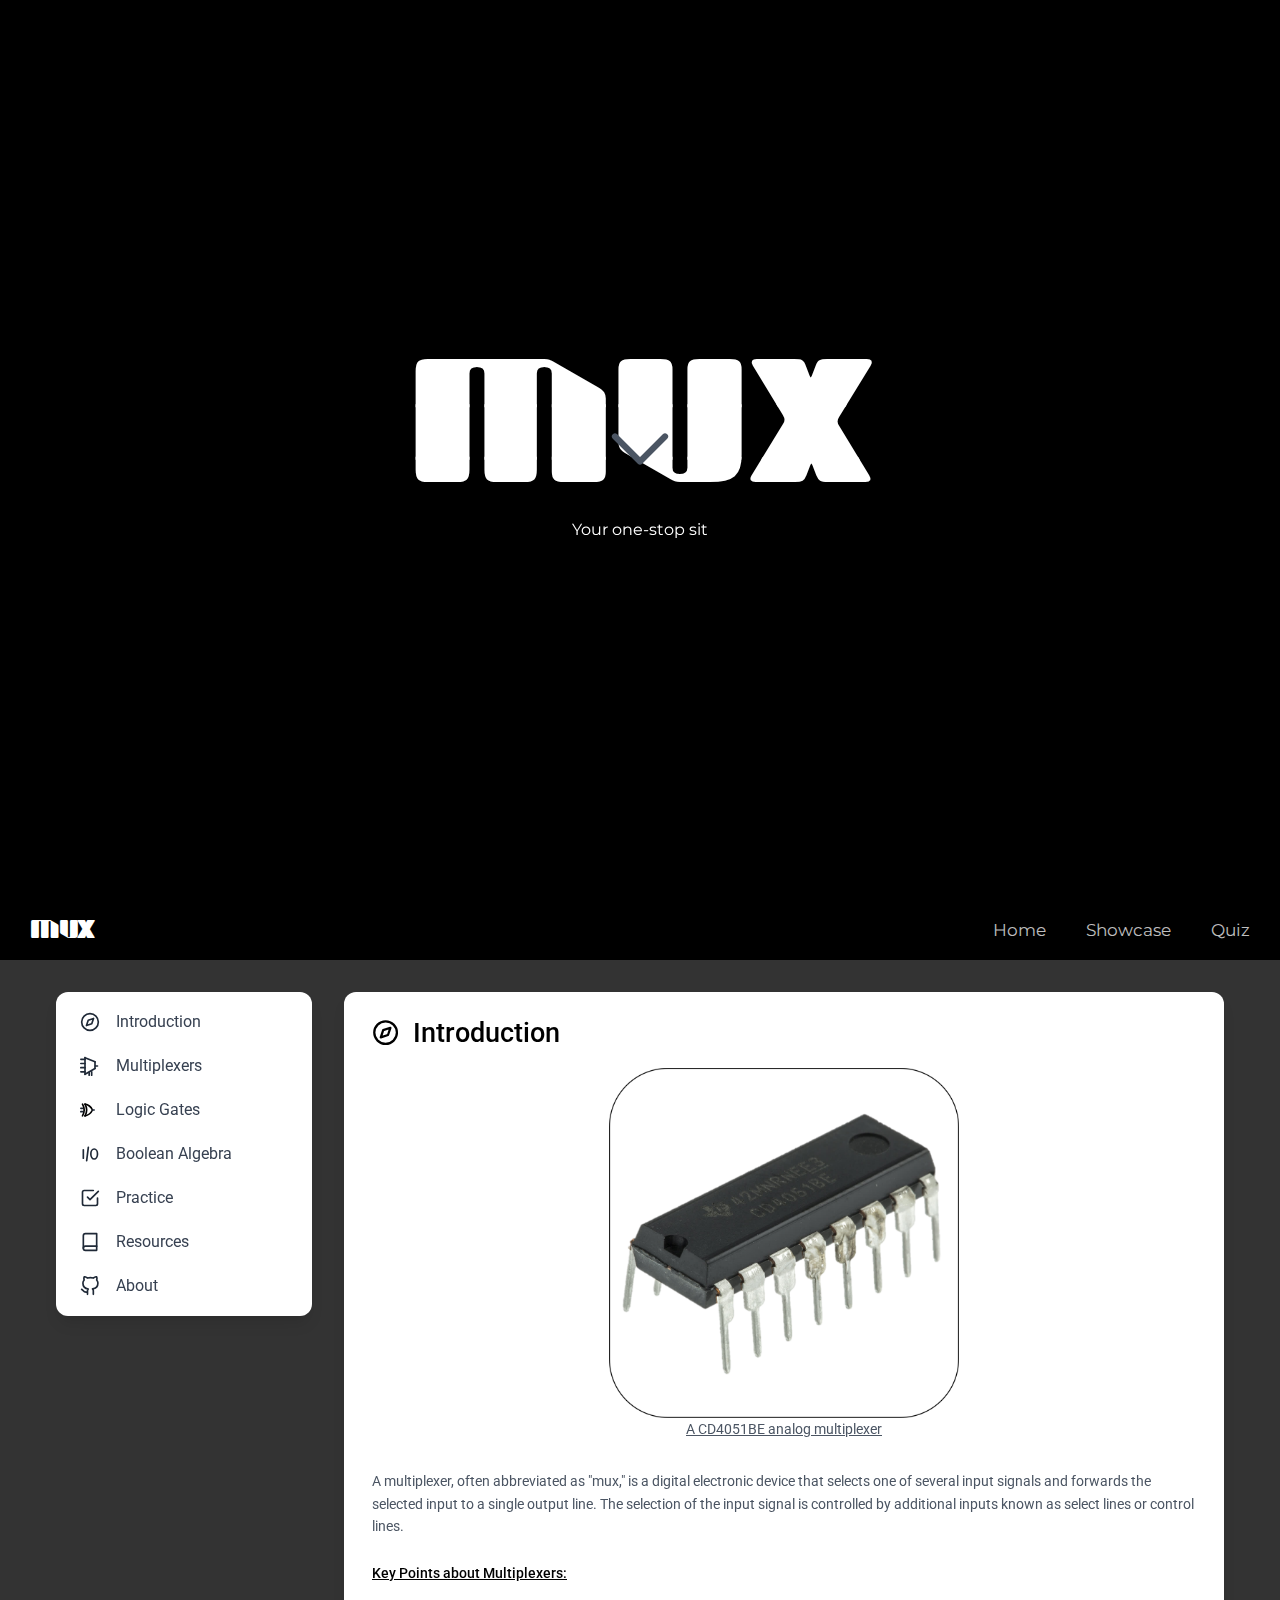
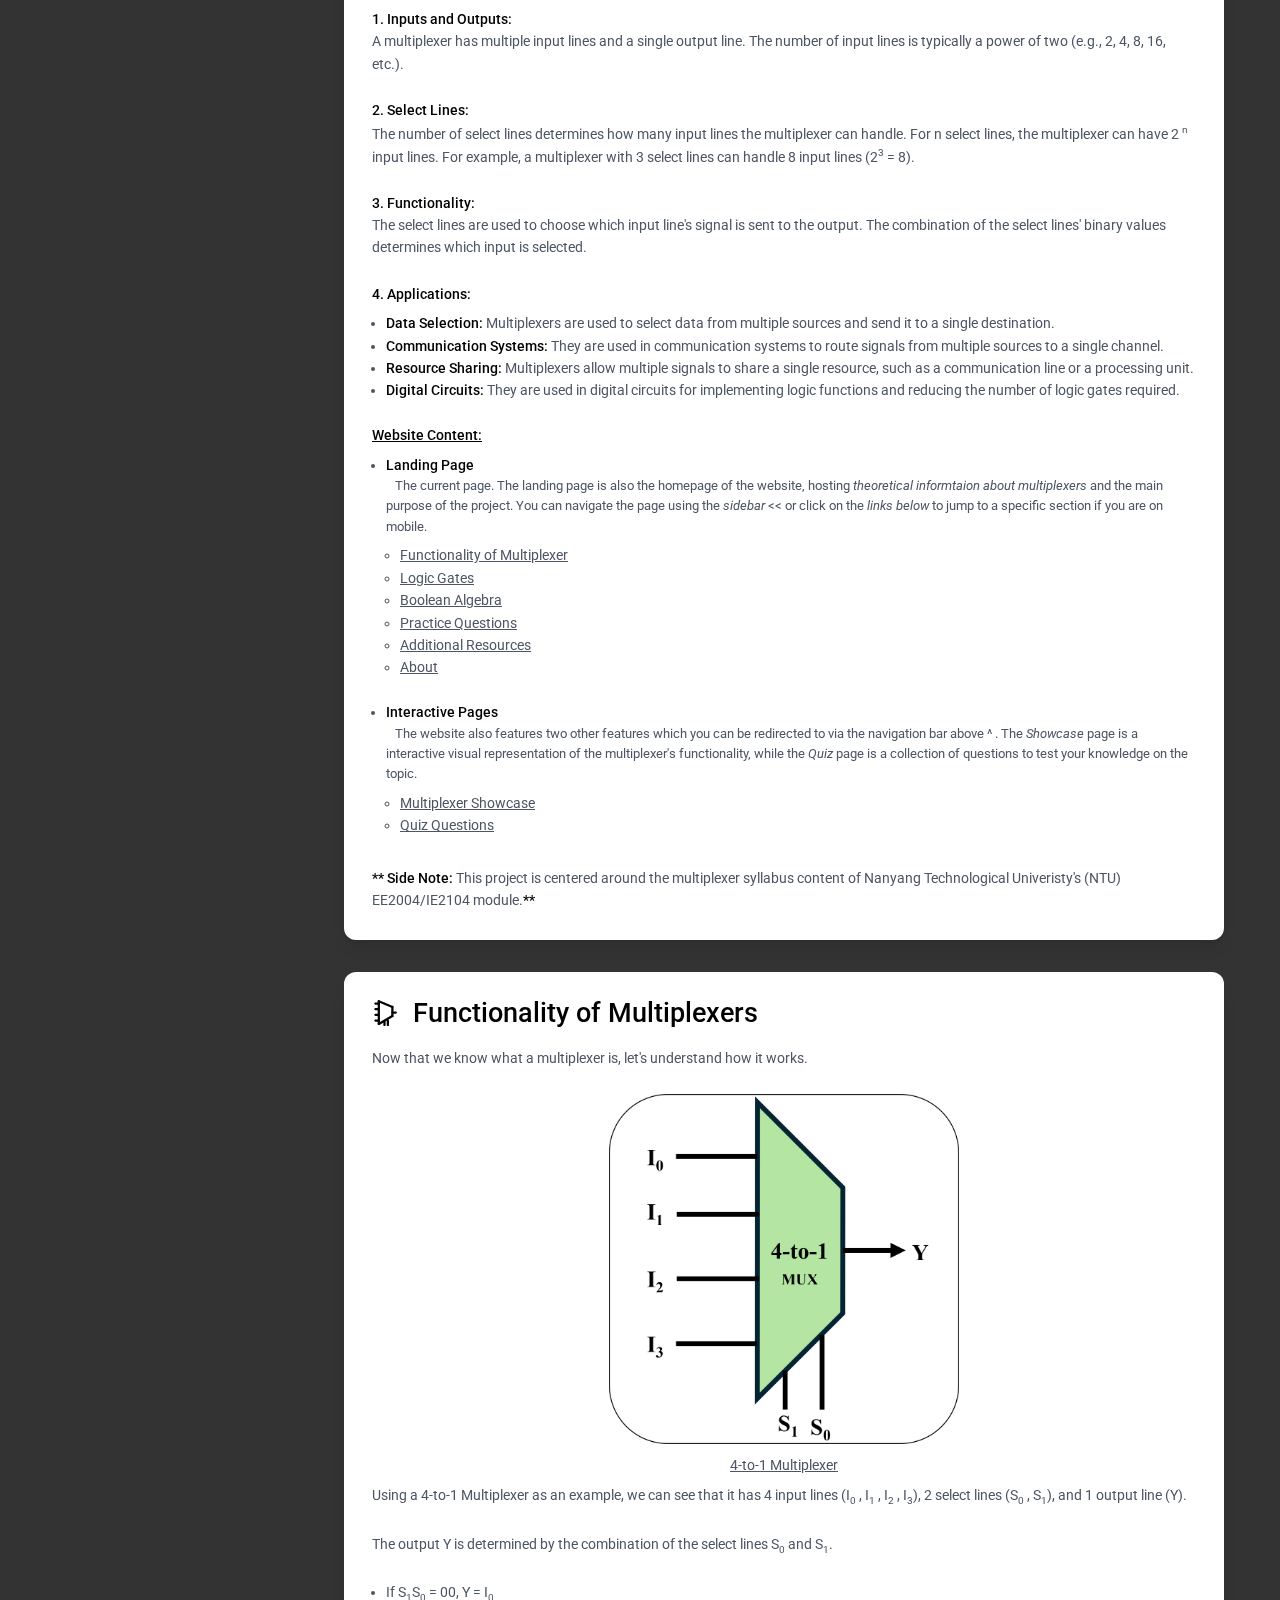
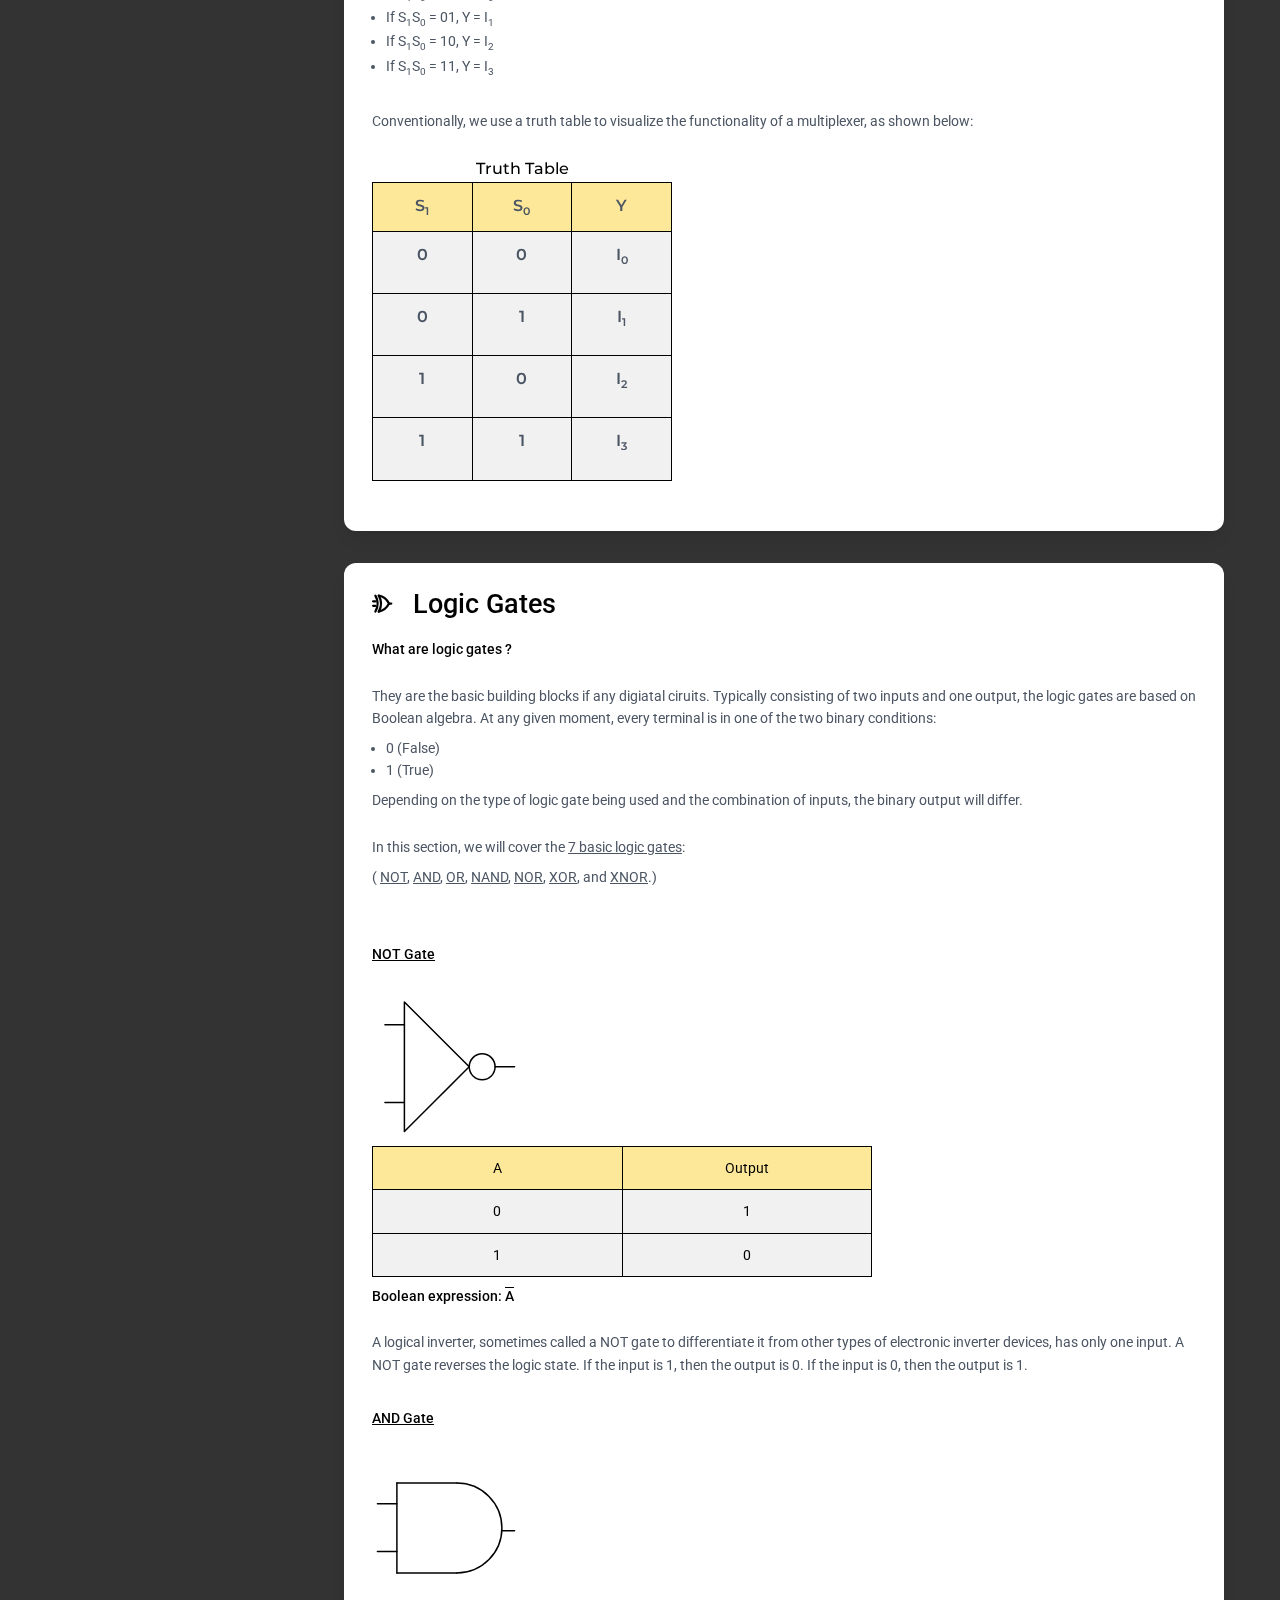
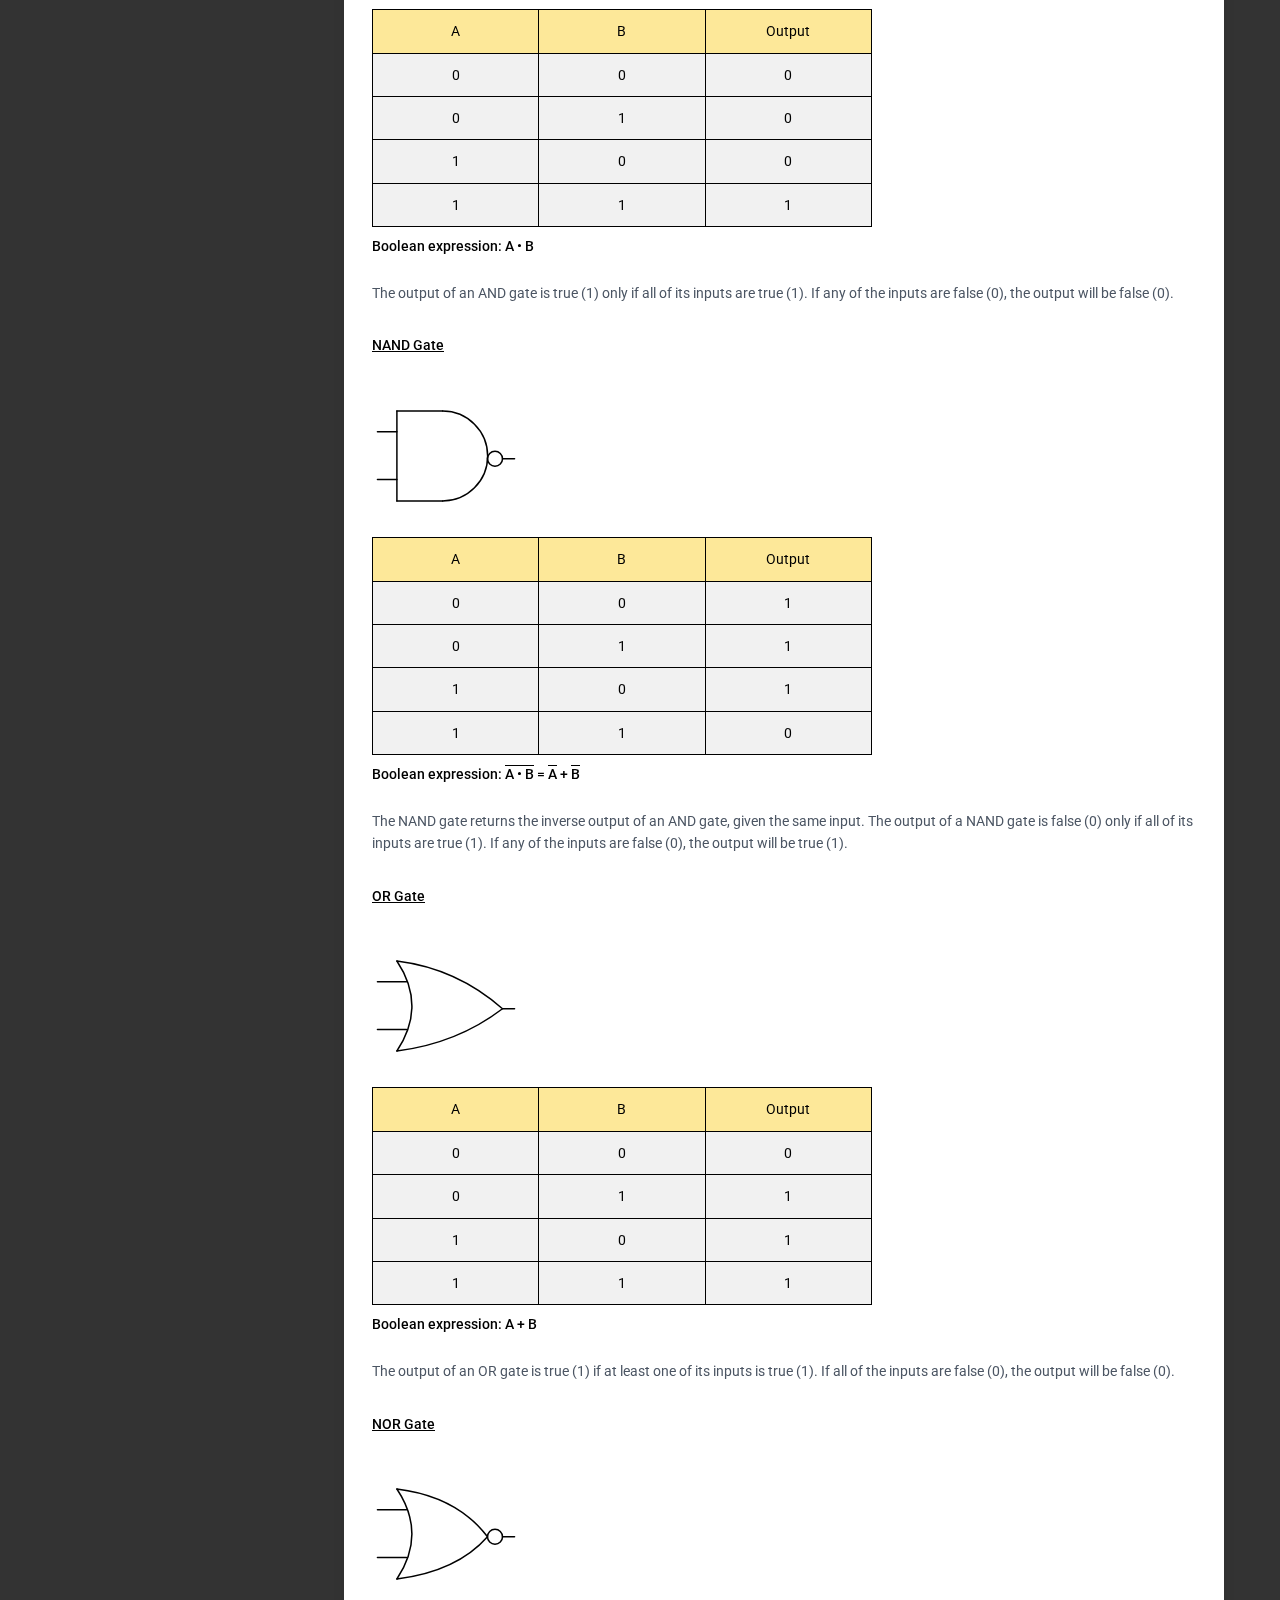
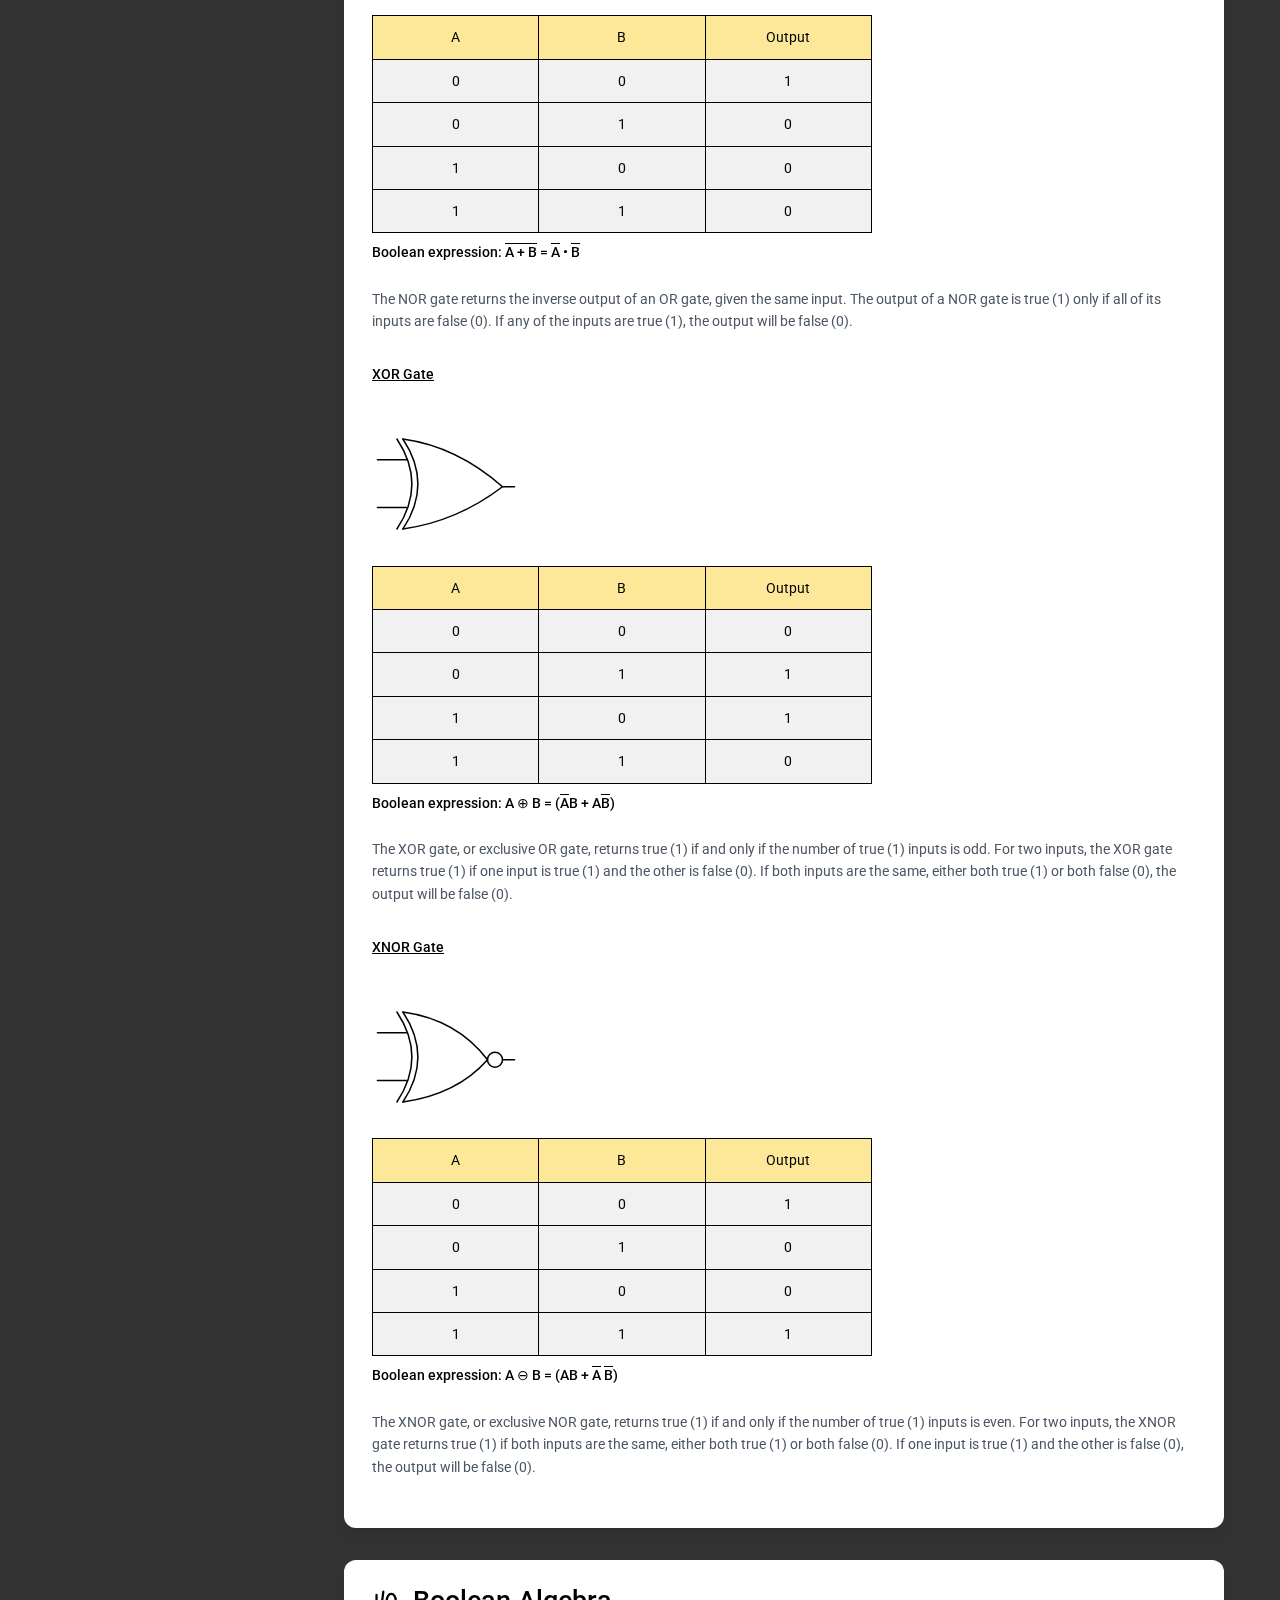
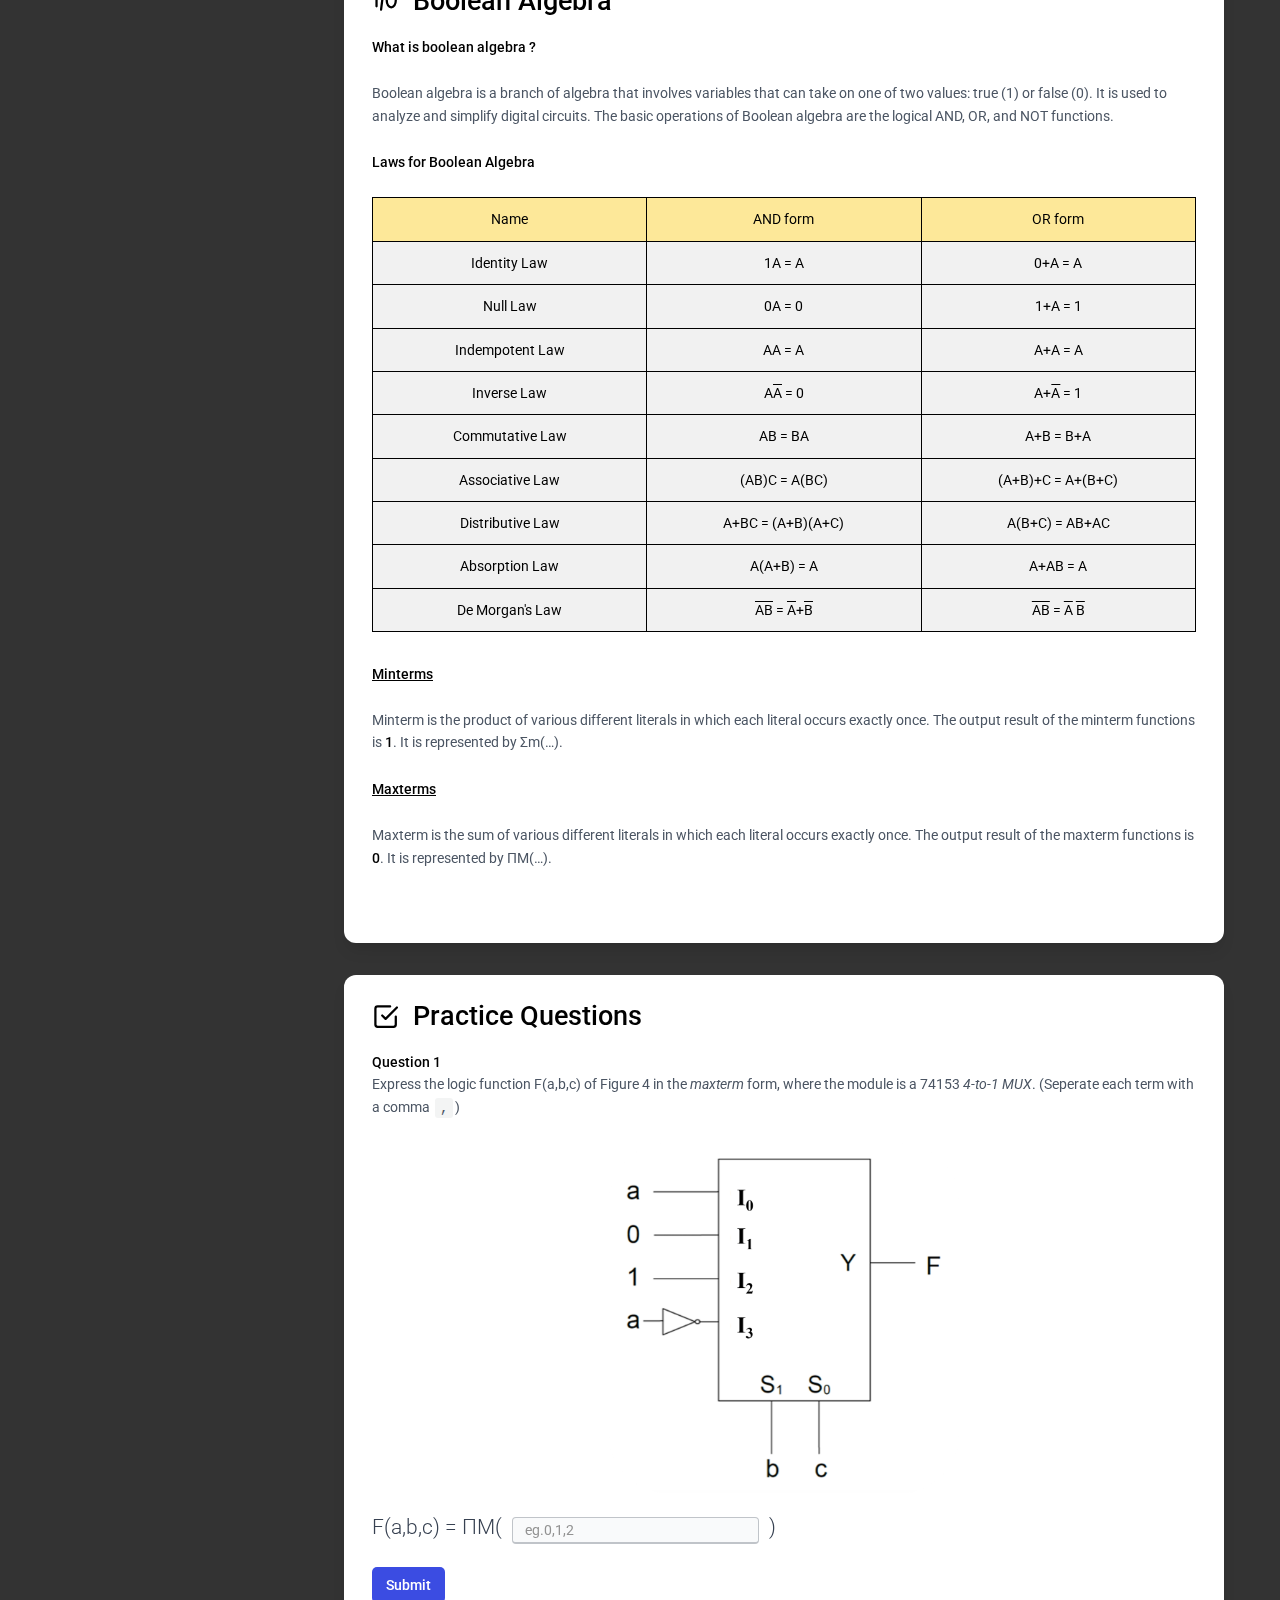
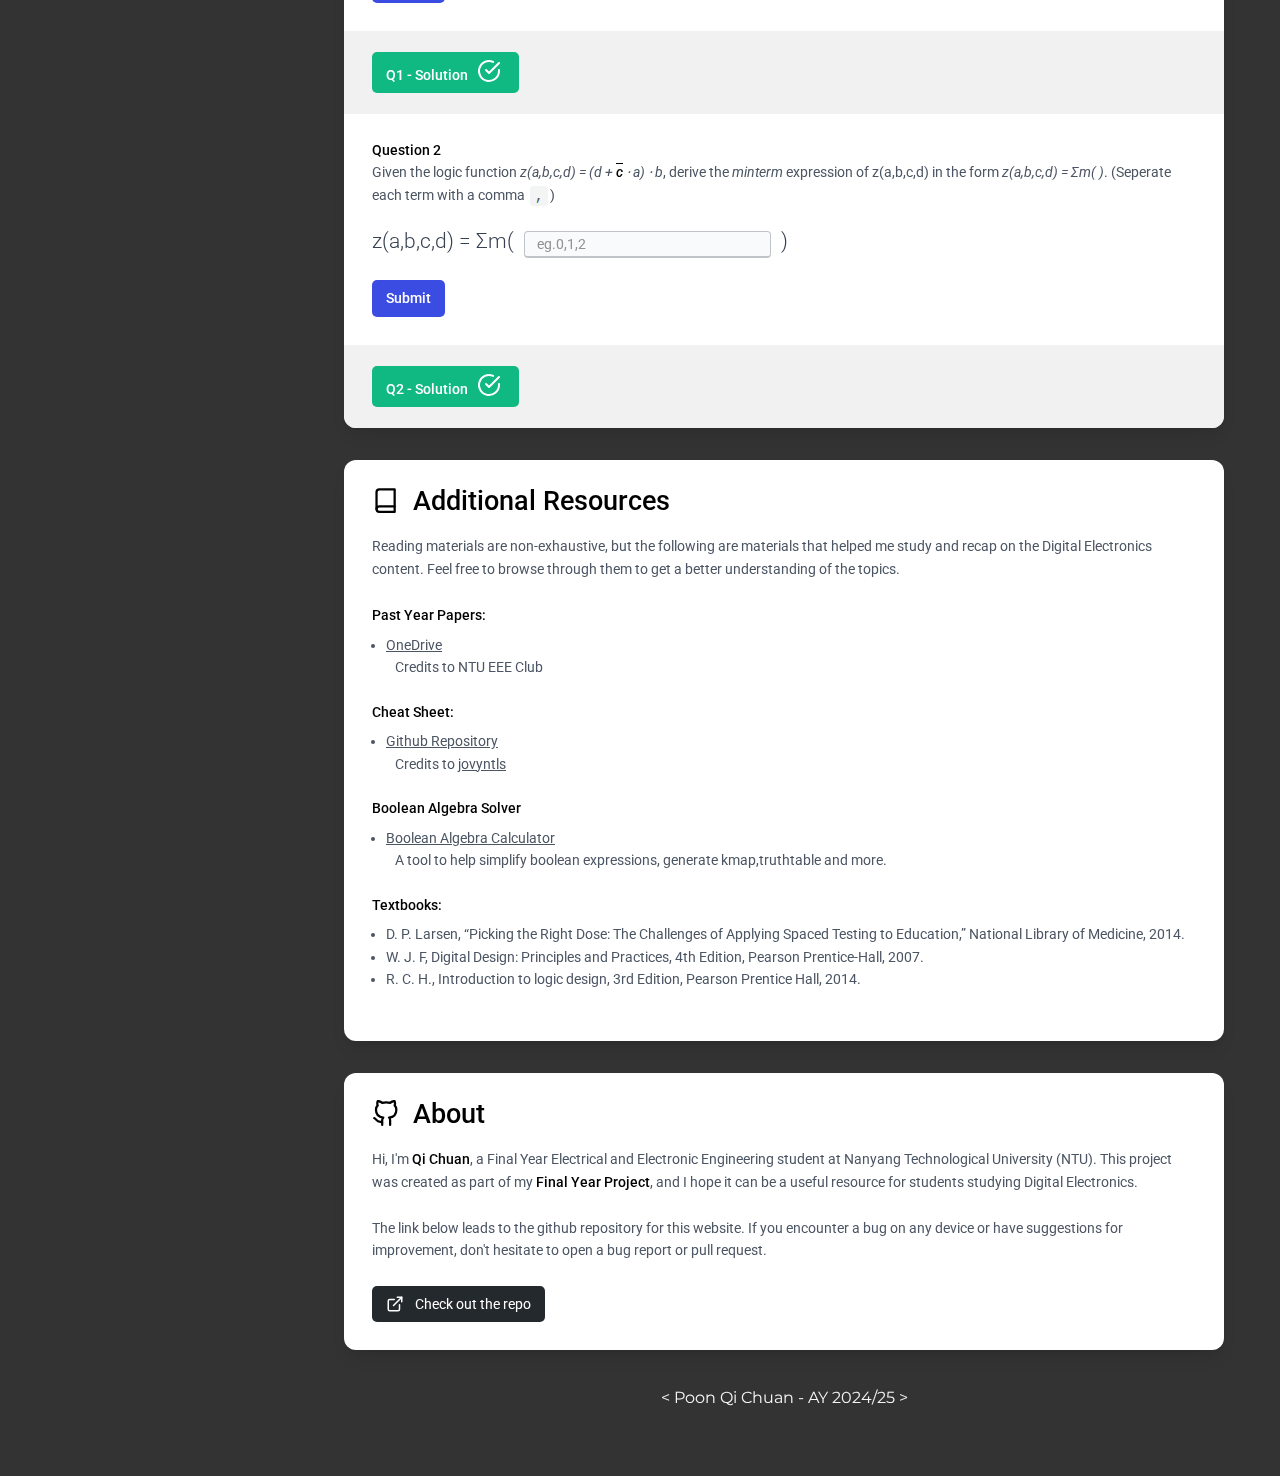
==== commit a20403a1: "landing updates" ====
--- a/index.html
+++ b/index.html
@@ -733,48 +733,48 @@
                         <tbody>
                             <tr>
                                 <td>Identity Law</td>
-                                <td></td>
-                                <td></td>
+                                <td>1A = A</td>
+                                <td>0+A = A</td>
                             </tr>
                             <tr>
                                 <td>Null Law</td>
-                                <td></td>
-                                <td></td>
+                                <td>0A = 0</td>
+                                <td>1+A = 1</td>
                             </tr>
                             <tr>
                                 <td>Indempotent Law</td>
-                                <td></td>
-                                <td></td>
-                            </tr>
-                            <tr>
-                                <td></td>
-                                <td></td>
-                                <td></td>
-                            </tr>
-                            <tr>
-                                <td></td>
-                                <td></td>
-                                <td></td>
-                            </tr>
-                            <tr>
-                                <td></td>
-                                <td></td>
-                                <td></td>
-                            </tr>
-                            <tr>
-                                <td></td>
-                                <td></td>
-                                <td></td>
-                            </tr>
-                            <tr>
-                                <td></td>
-                                <td></td>
-                                <td></td>
-                            </tr>
-                            <tr>
-                                <td></td>
-                                <td></td>
-                                <td></td>
+                                <td>AA = A</td>
+                                <td>A+A = A</td>
+                            </tr>
+                            <tr>
+                                <td>Inverse Law</td>
+                                <td>A<a style="color:black ;text-decoration:overline">A</a> = 0</td>
+                                <td>A+<a style="color:black ;text-decoration:overline">A</a> = 1</td>
+                            </tr>
+                            <tr>
+                                <td>Commutative Law</td>
+                                <td>AB = BA</td>
+                                <td>A+B = B+A</td>
+                            </tr>
+                            <tr>
+                                <td>Associative Law</td>
+                                <td>(AB)C = A(BC)</td>
+                                <td>(A+B)+C = A+(B+C)</td>
+                            </tr>
+                            <tr>
+                                <td>Distributive Law</td>
+                                <td>A+BC = (A+B)(A+C)</td>
+                                <td>A(B+C) = AB+AC</td>
+                            </tr>
+                            <tr>
+                                <td>Absorption Law</td>
+                                <td>A(A+B) = A</td>
+                                <td>A+AB = A</td>
+                            </tr>
+                            <tr>
+                                <td>De Morgan's Law</td>
+                                <td><a style="color:black ;text-decoration:overline">AB</a> = <a style="color:black ;text-decoration:overline">A</a>+<a style="color:black ;text-decoration:overline">B</a></td>
+                                <td><a style="color:black ;text-decoration:overline">AB</a> = <a style="color:black ;text-decoration:overline">A</a> <a style="color:black ;text-decoration:overline">B</a></td>
                             </tr>
                         </tbody>
                     </table>
@@ -923,7 +923,7 @@
 
                 <p>
                     <strong style="display: block">Question 2</strong>
-                    Given the logic function <em>z(a,b,c,d) = (d + <a style="text-decoration:overline">c</a> ⋅ a) ⋅ b</em>, 
+                    Given the logic function <em>z(a,b,c,d) = (d + <a style="color: black ;text-decoration:overline">c</a> ⋅ a) ⋅ b</em>, 
                     derive the <em>minterm</em> expression of z(a,b,c,d) in the form <em>z(a,b,c,d) = Σm( )</em>.
                     (Seperate each term with a comma <code>,</code>)
                 </p>
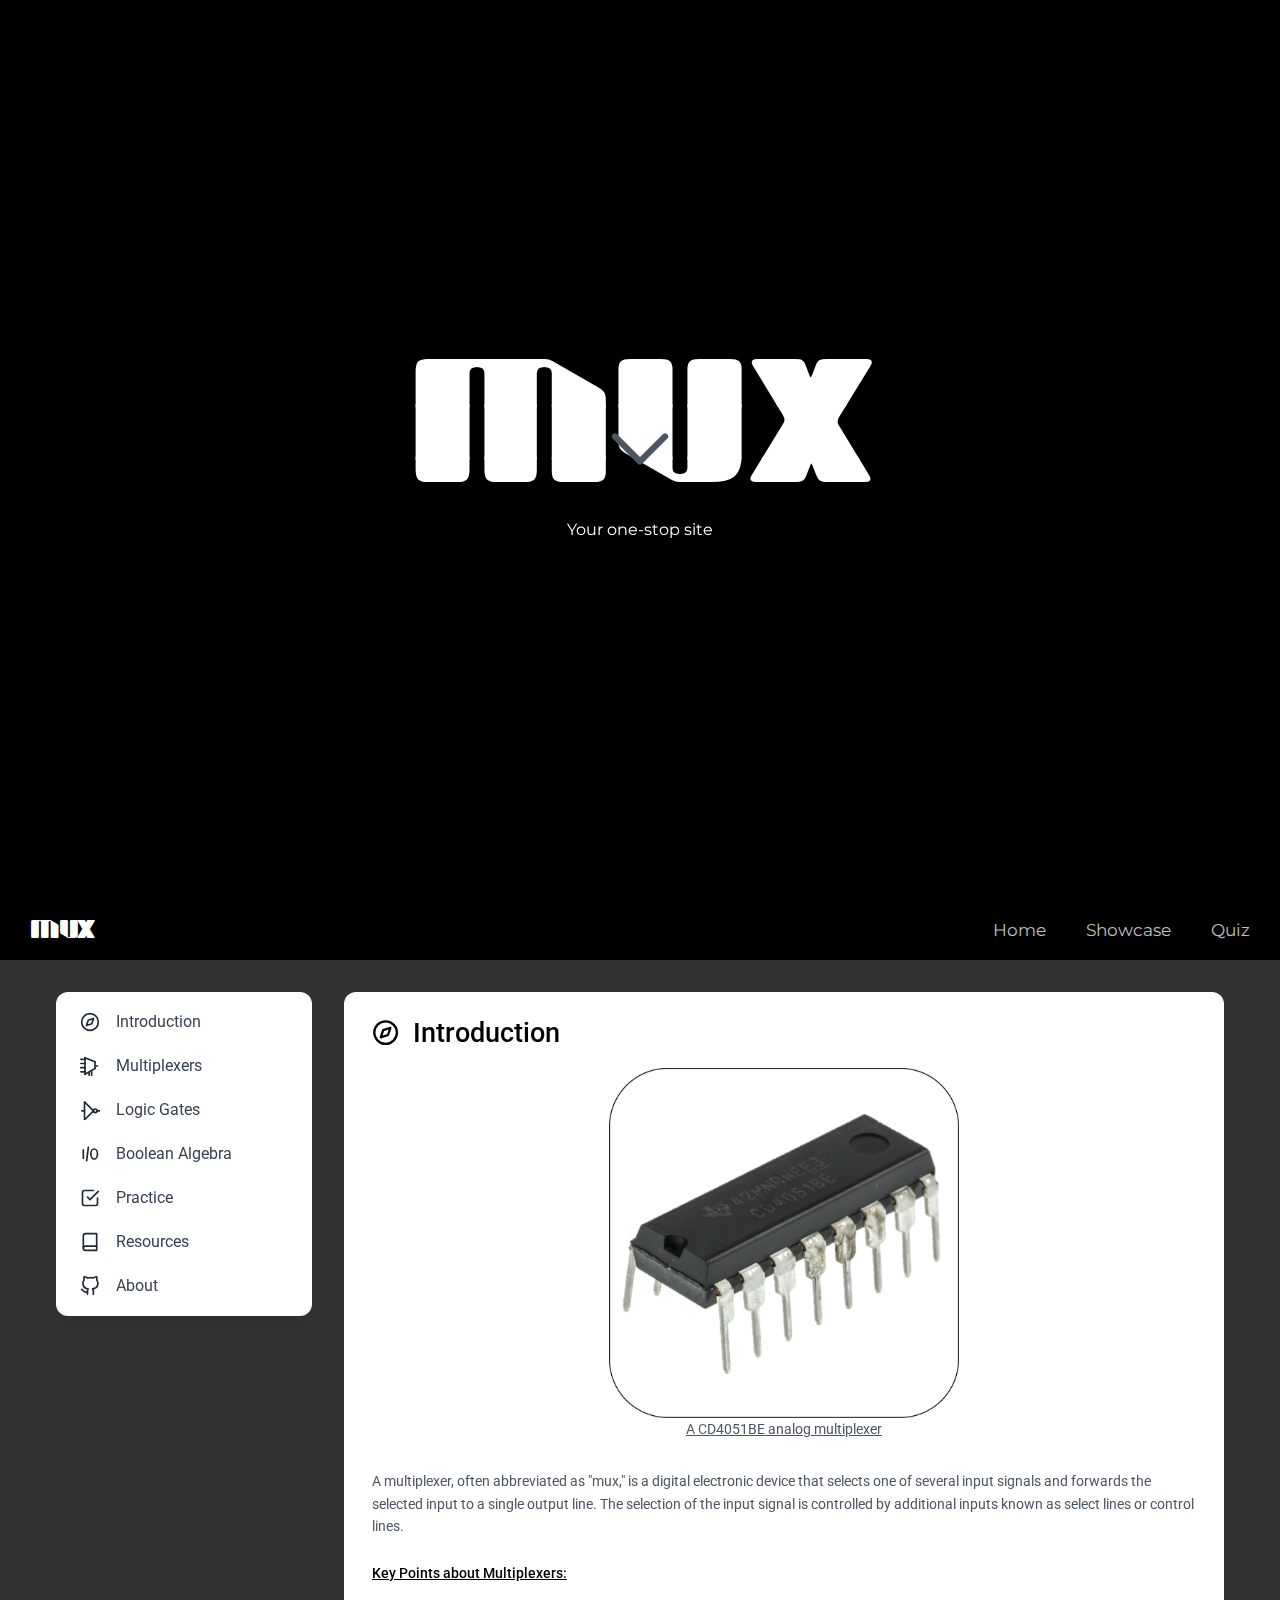
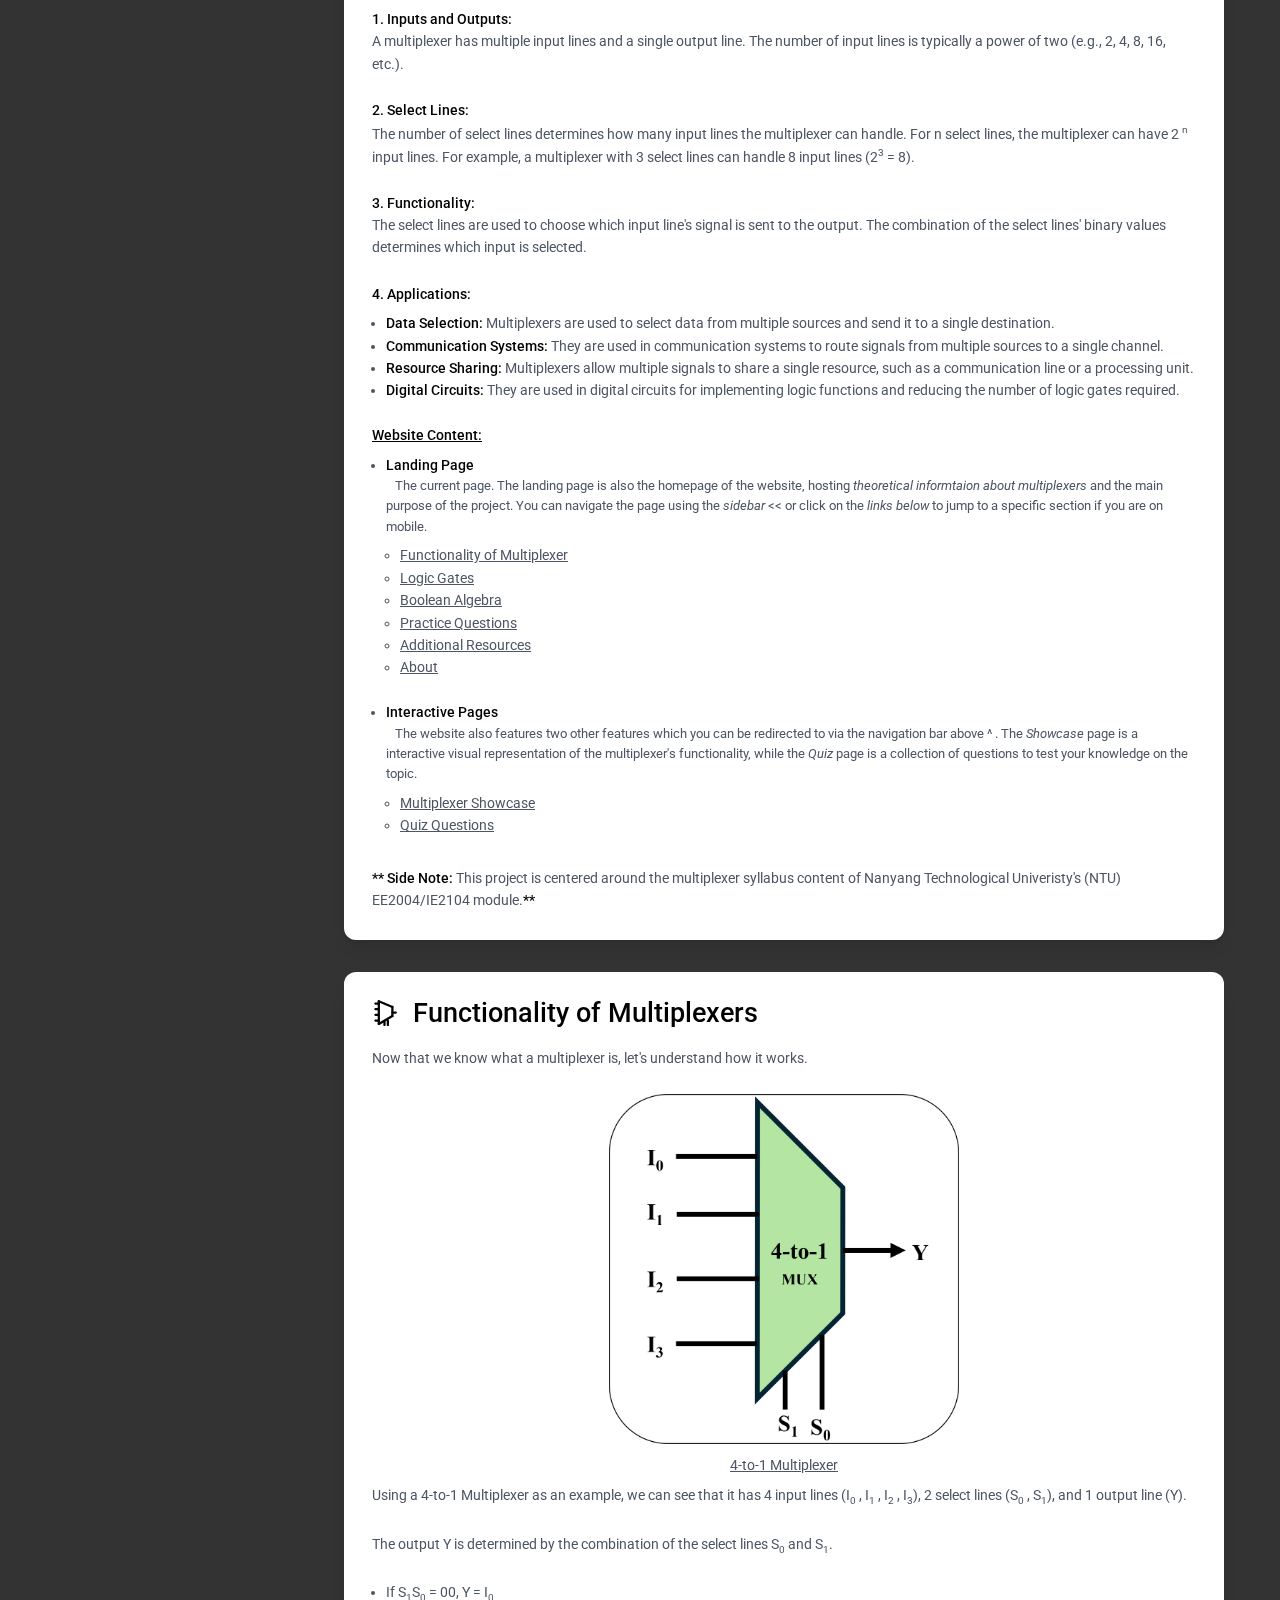
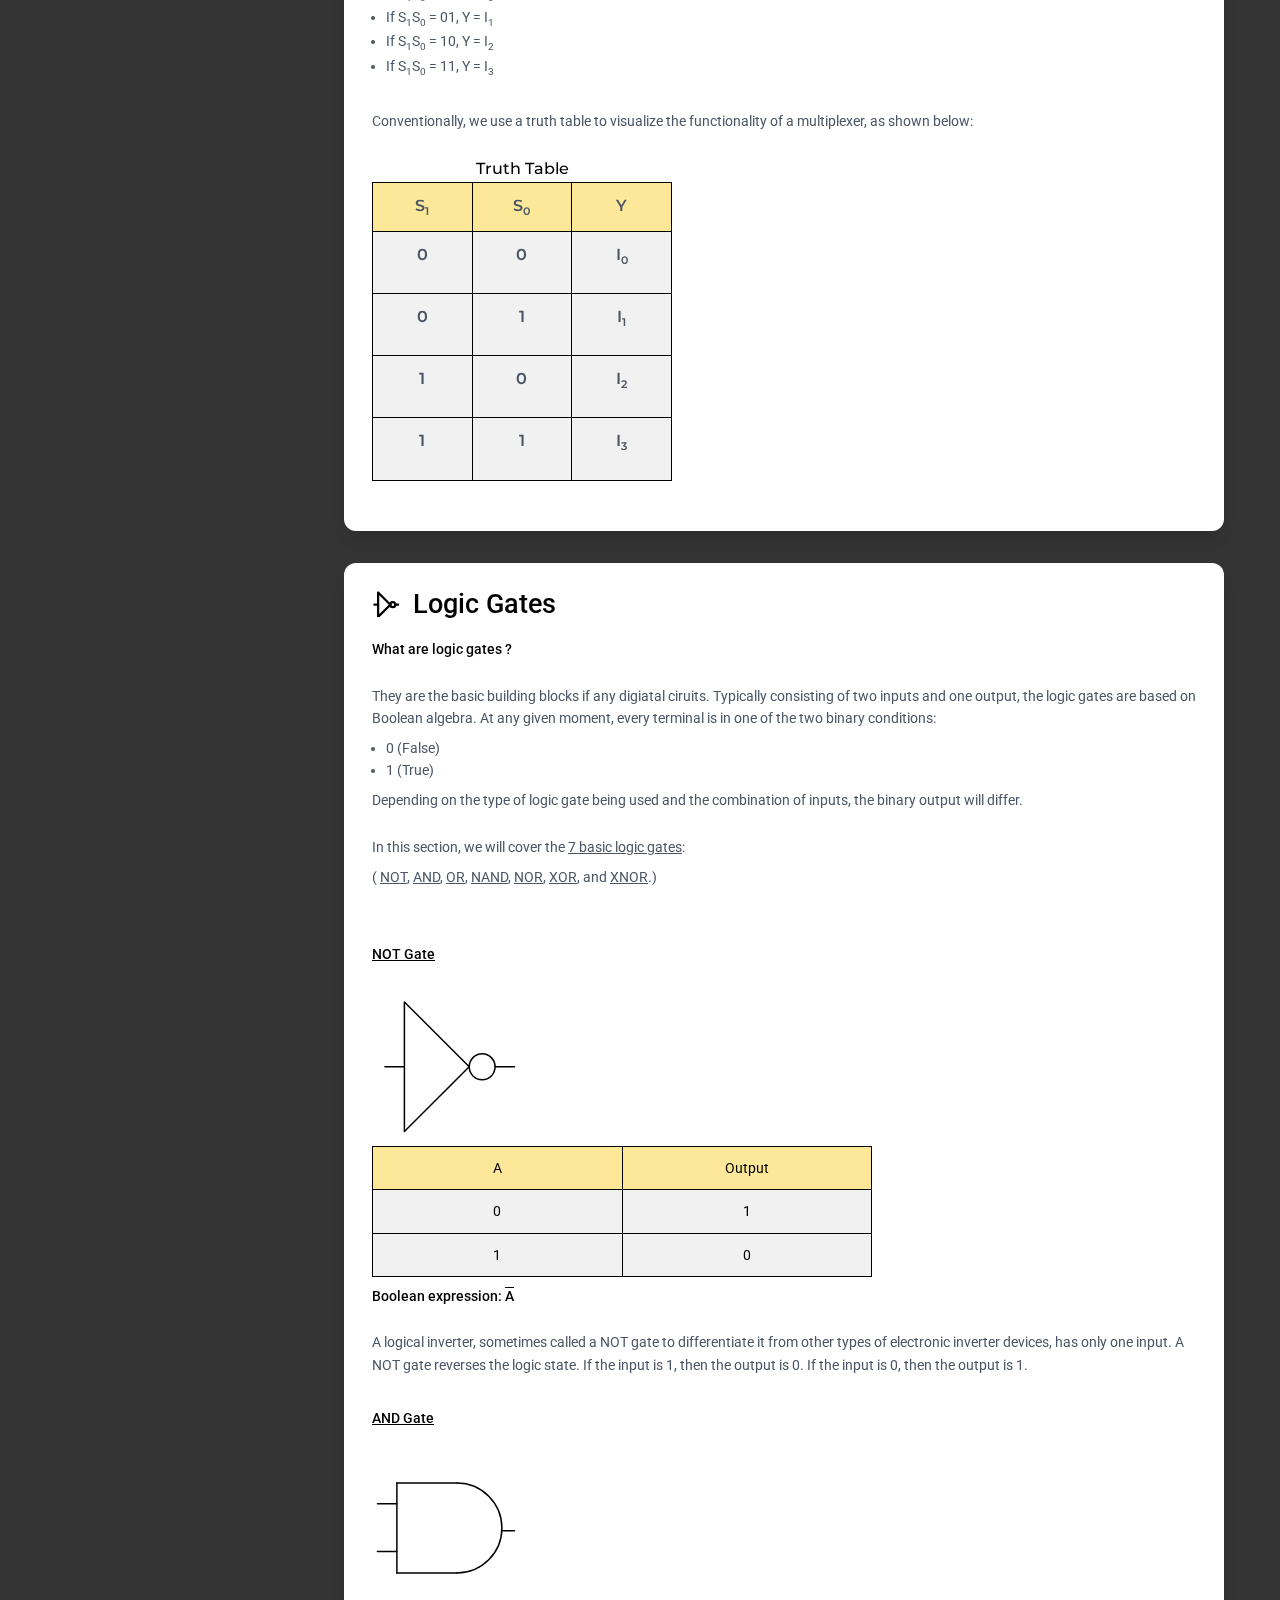
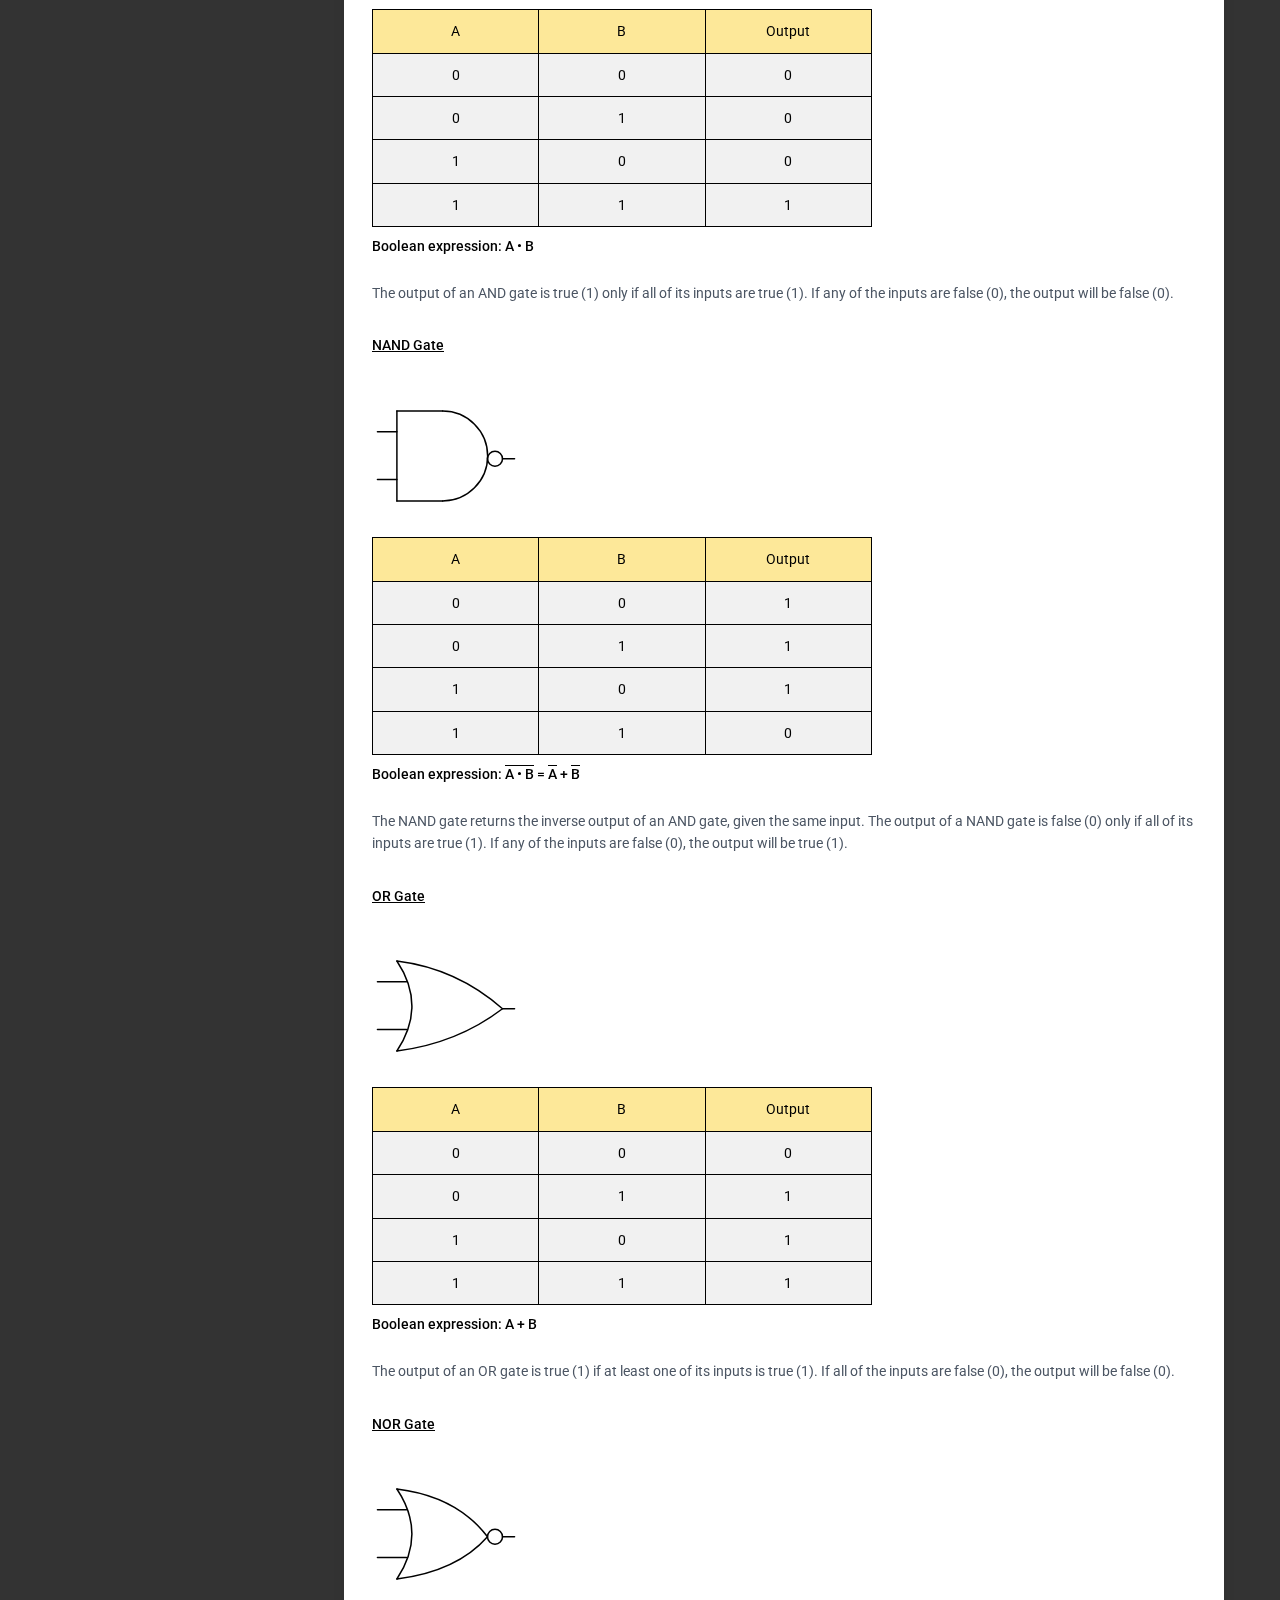
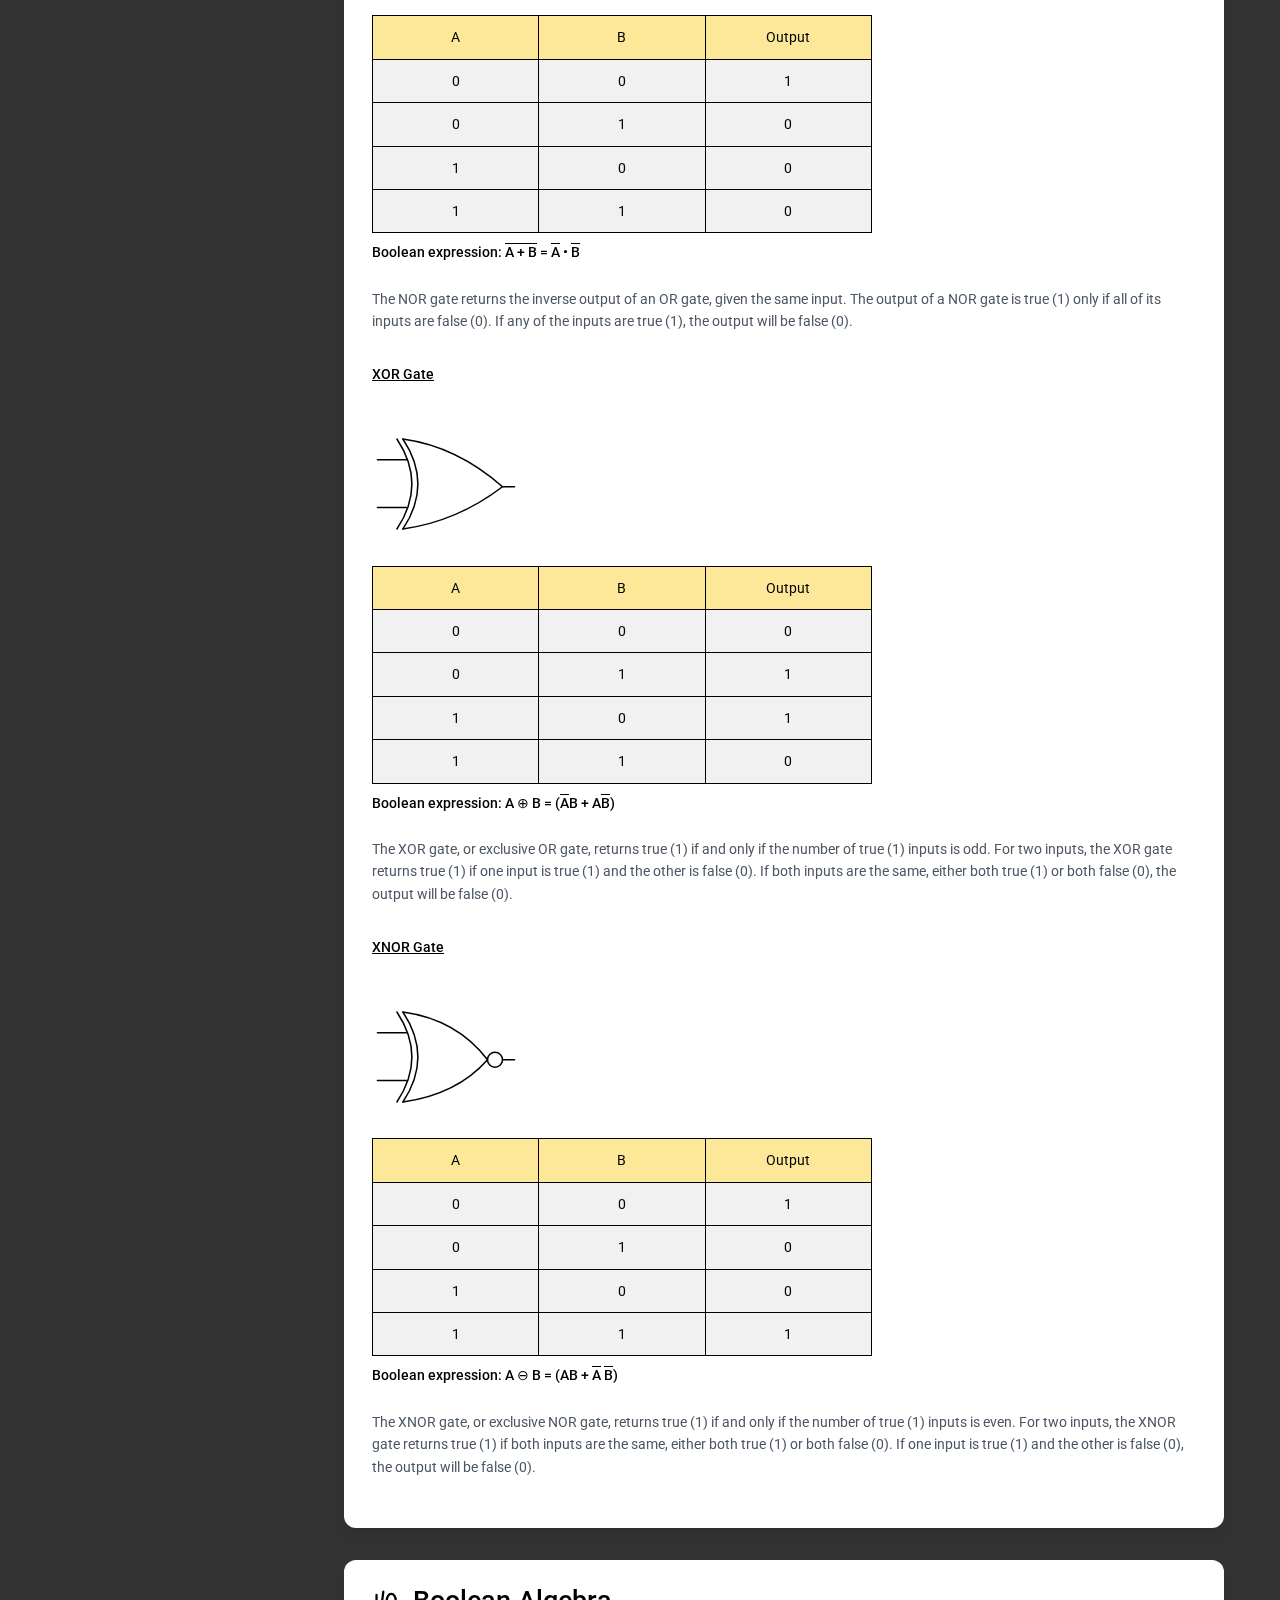
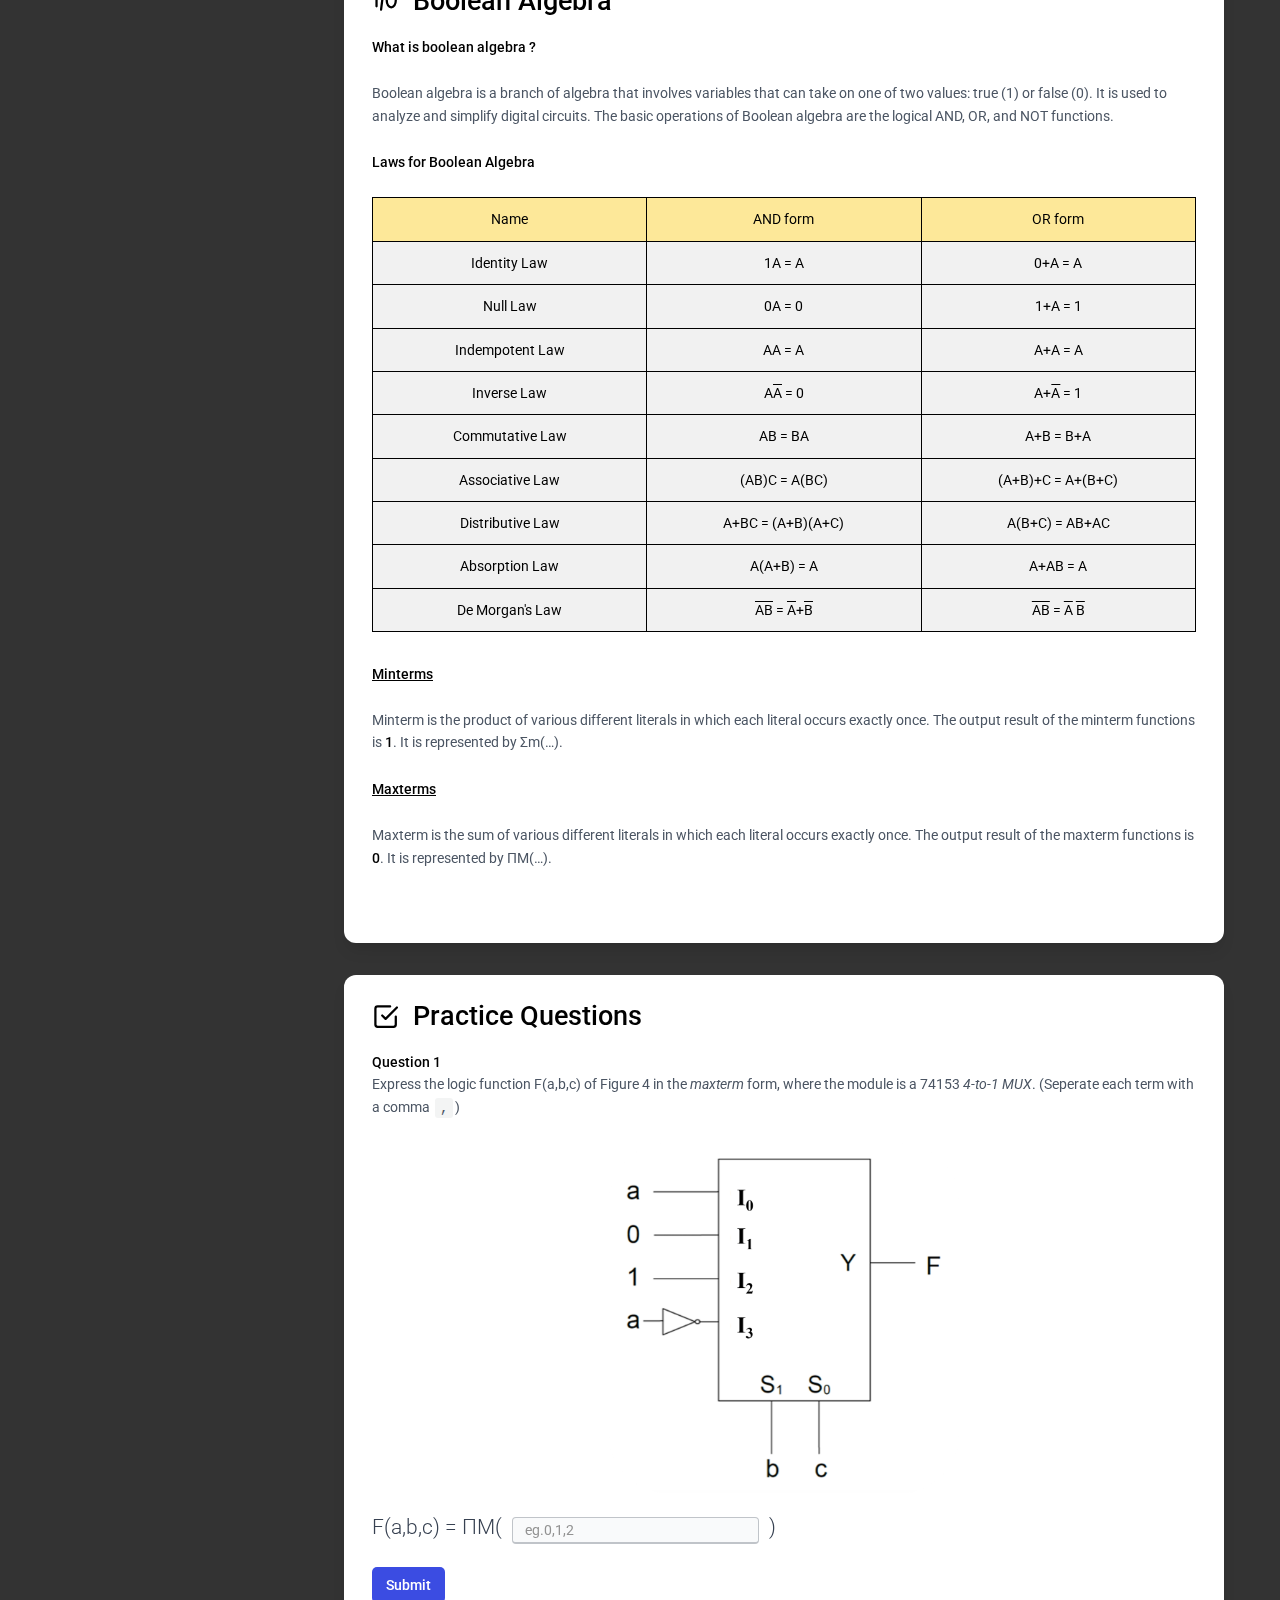
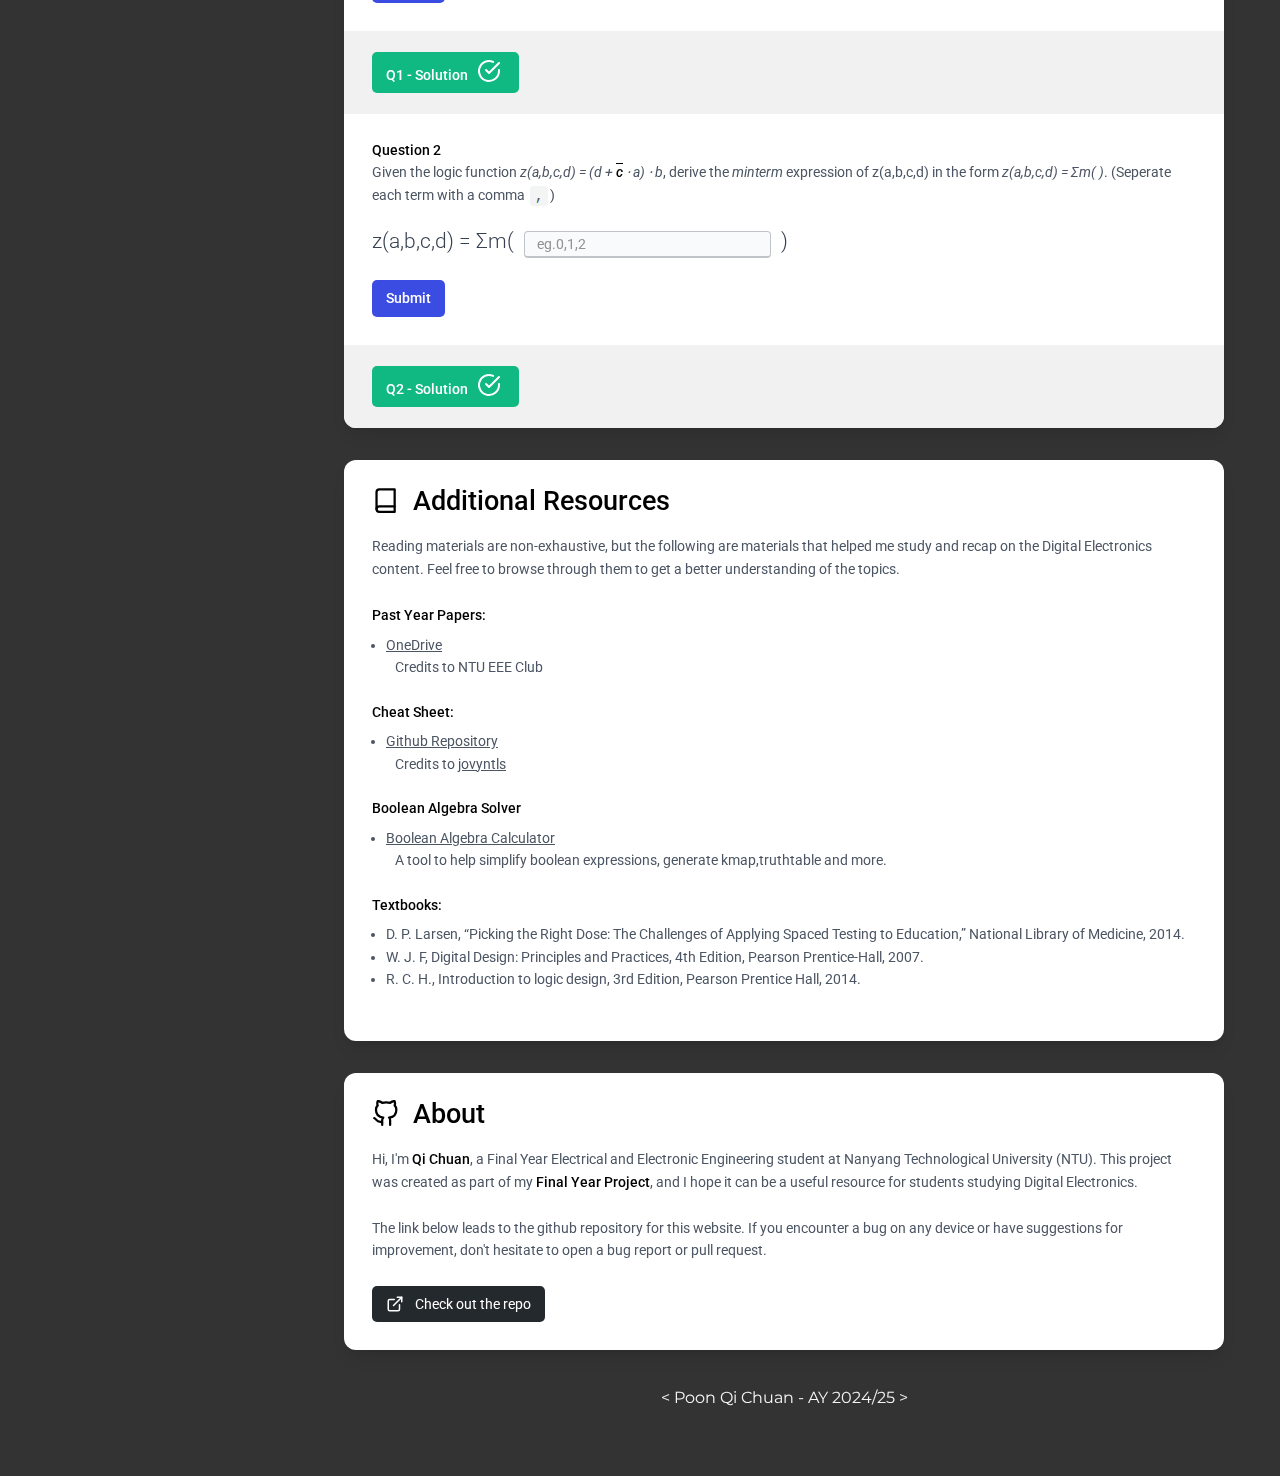
==== commit 33b83fb6: "minor icon change" ====
--- a/index.html
+++ b/index.html
@@ -97,18 +97,11 @@
                 <li>
                     <a href="#logic">
                         <svg viewBox="0 0 24 24" width="24" height="24" stroke="currentColor" stroke-width="2" fill="none" stroke-linecap="round" stroke-linejoin="round" class="css-i6dzq1">
-                            <!-- Right Arc -->
-                            <path d="M 6 19 Q 12 18 15 12 Q 12 6 6 5" stroke="black" fill="none" stroke-width="2" />
-
-                            <!-- Connecting Path -->
-                            <path d="M 3 19 Q 7 12 3 5" stroke="black" fill="none" stroke-width="2" />
-
-                            <!-- Connecting Path 2 -->
-                            <path d="M 6 19 Q 10 12 6 5" stroke="black" fill="none" stroke-width="2" />
-
-                            <line x1="1" y1="10" x2="3" y2="10"></line>
-                            <line x1="1" y1="14" x2="3" y2="14"></line>
-                            <line x1="15" y1="12" x2="17" y2="12"></line>
+                            <path d="M16.2 12.96 L5.4 2.16 L5.4 23.76 Z" />
+                            <circle cx="18.36" cy="12.96" r="2.16" />
+    
+                            <line x1="2.16" y1="12.96" x2="5.4" y2="12.96"></line>
+                            <line x1="20.52" y1="12.96" x2="23.76" y2="12.96"></line>
                         </svg>
                         Logic Gates</a>
                 </li>
@@ -312,18 +305,11 @@
                 <div class="href-target" id="logic"></div>
                 <h1 class="package-name">
                     <svg viewBox="0 0 24 24" width="24" height="24" stroke="currentColor" stroke-width="2" fill="none" stroke-linecap="round" stroke-linejoin="round" class="css-i6dzq1">
-                        <!-- Right Arc -->
-                        <path d="M 6 19 Q 12 18 15 12 Q 12 6 6 5" stroke="black" fill="none" stroke-width="2" />
-
-                        <!-- Connecting Path -->
-                        <path d="M 3 19 Q 7 12 3 5" stroke="black" fill="none" stroke-width="2" />
-
-                        <!-- Connecting Path 2 -->
-                        <path d="M 6 19 Q 10 12 6 5" stroke="black" fill="none" stroke-width="2" />
-
-                        <line x1="1" y1="10" x2="3" y2="10"></line>
-                        <line x1="1" y1="14" x2="3" y2="14"></line>
-                        <line x1="15" y1="12" x2="17" y2="12"></line>
+                        <path d="M16.2 12.96 L5.4 2.16 L5.4 23.76 Z" />
+                        <circle cx="18.36" cy="12.96" r="2.16" />
+
+                        <line x1="2.16" y1="12.96" x2="5.4" y2="12.96"></line>
+                        <line x1="20.52" y1="12.96" x2="23.76" y2="12.96"></line>
                     </svg>
                     Logic Gates
                 </h1>
@@ -354,8 +340,7 @@
                                 <path d="M64.8 51.84 L21.6 8.64 L21.6 95.04 Z" />
                                 <circle cx="73.44" cy="51.84" r="8.64" />
 
-                                <line x1="8.64" y1="23.76" x2="21.6" y2="23.76"></line>
-                                <line x1="8.64" y1="75.6" x2="21.6" y2="75.6"></line>
+                                <line x1="8.64" y1="51.84" x2="21.6" y2="51.84"></line>
                                 <line x1="82.08" y1="51.84" x2="95.04" y2="51.84"></line>
                             </svg>
                         </div>
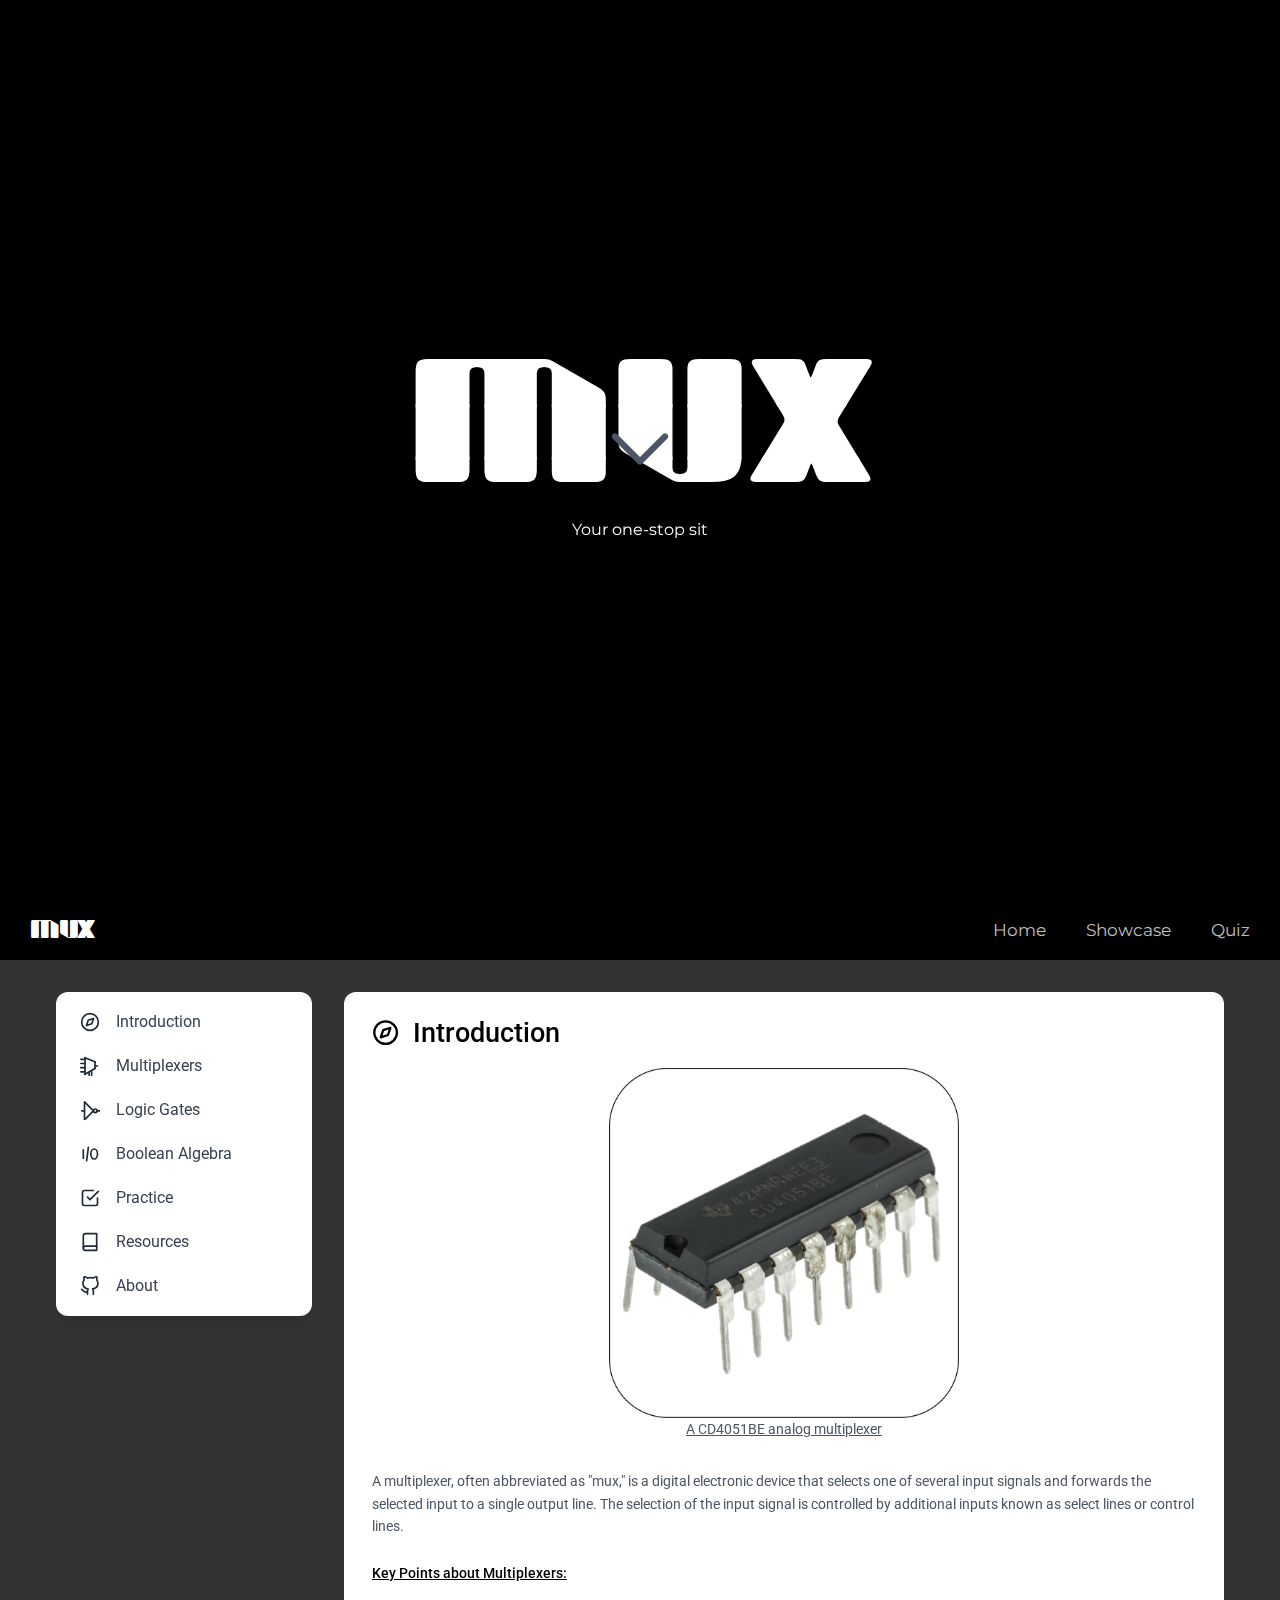
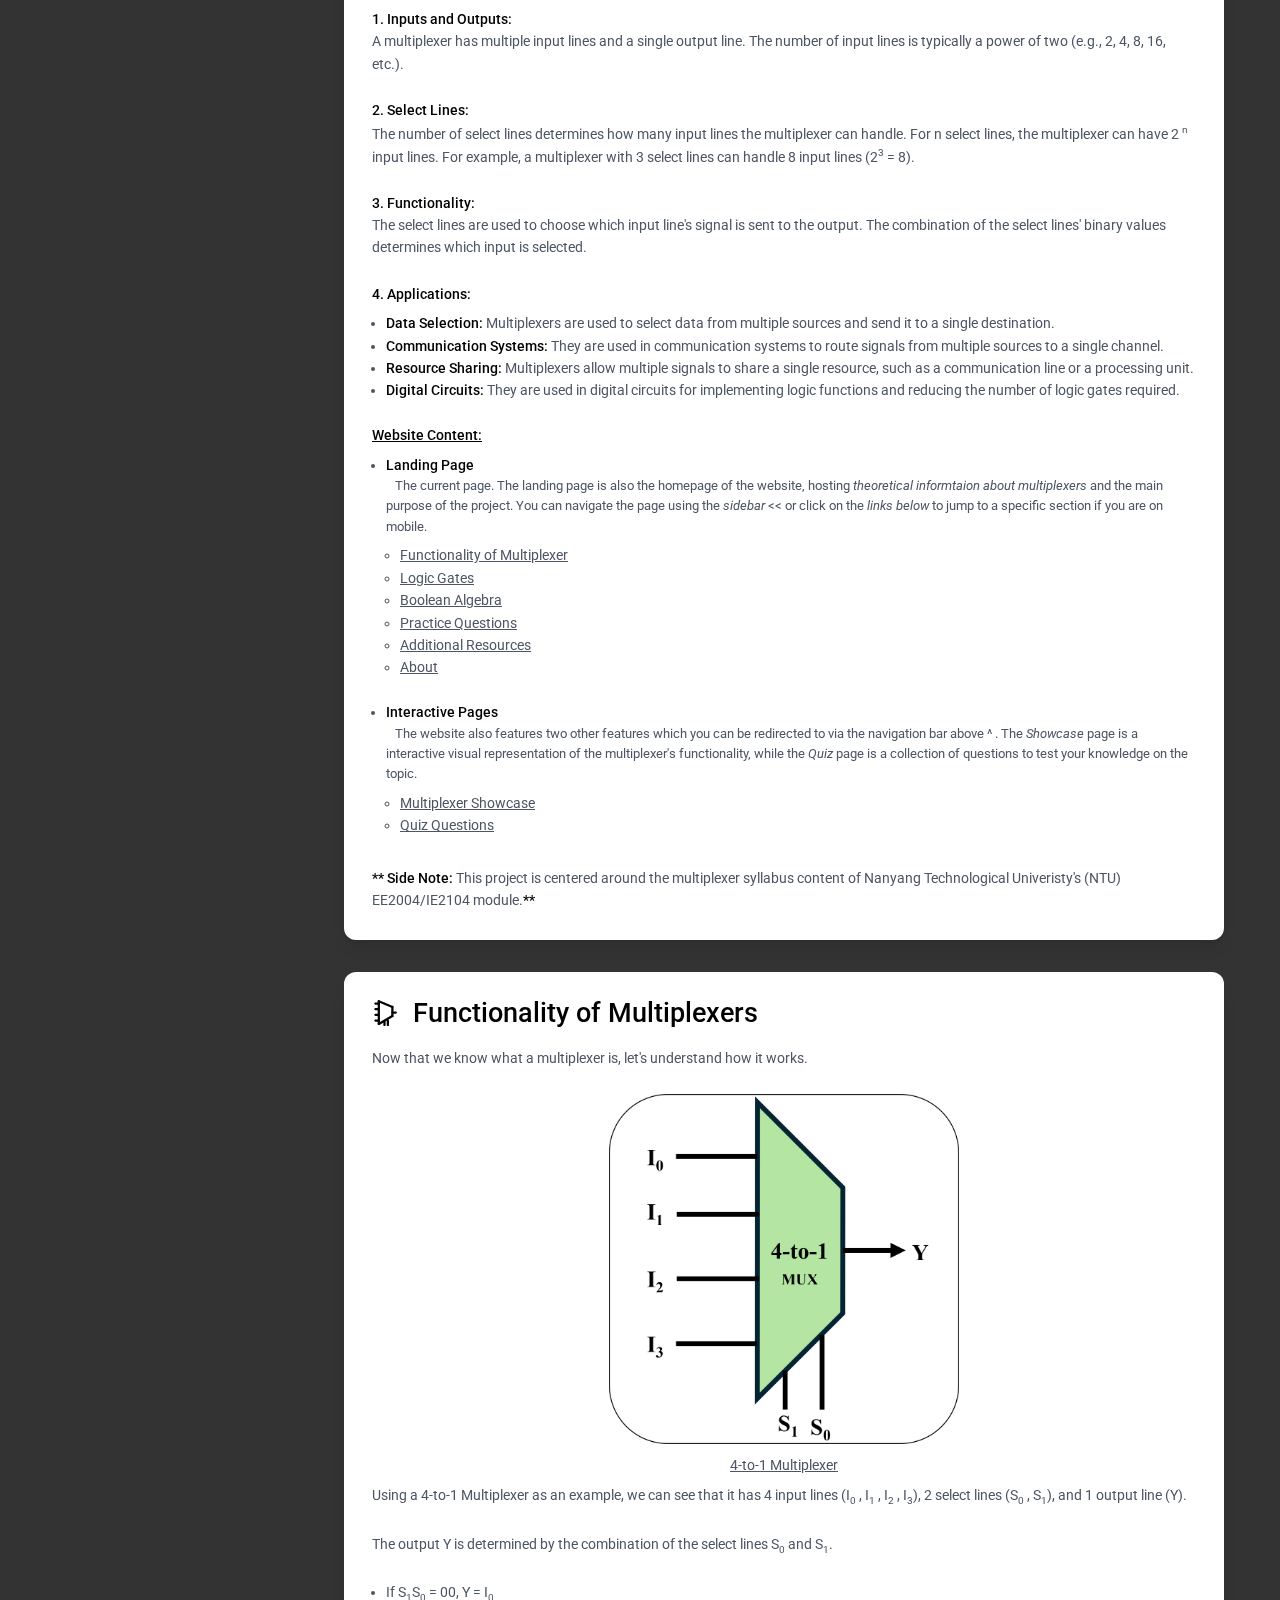
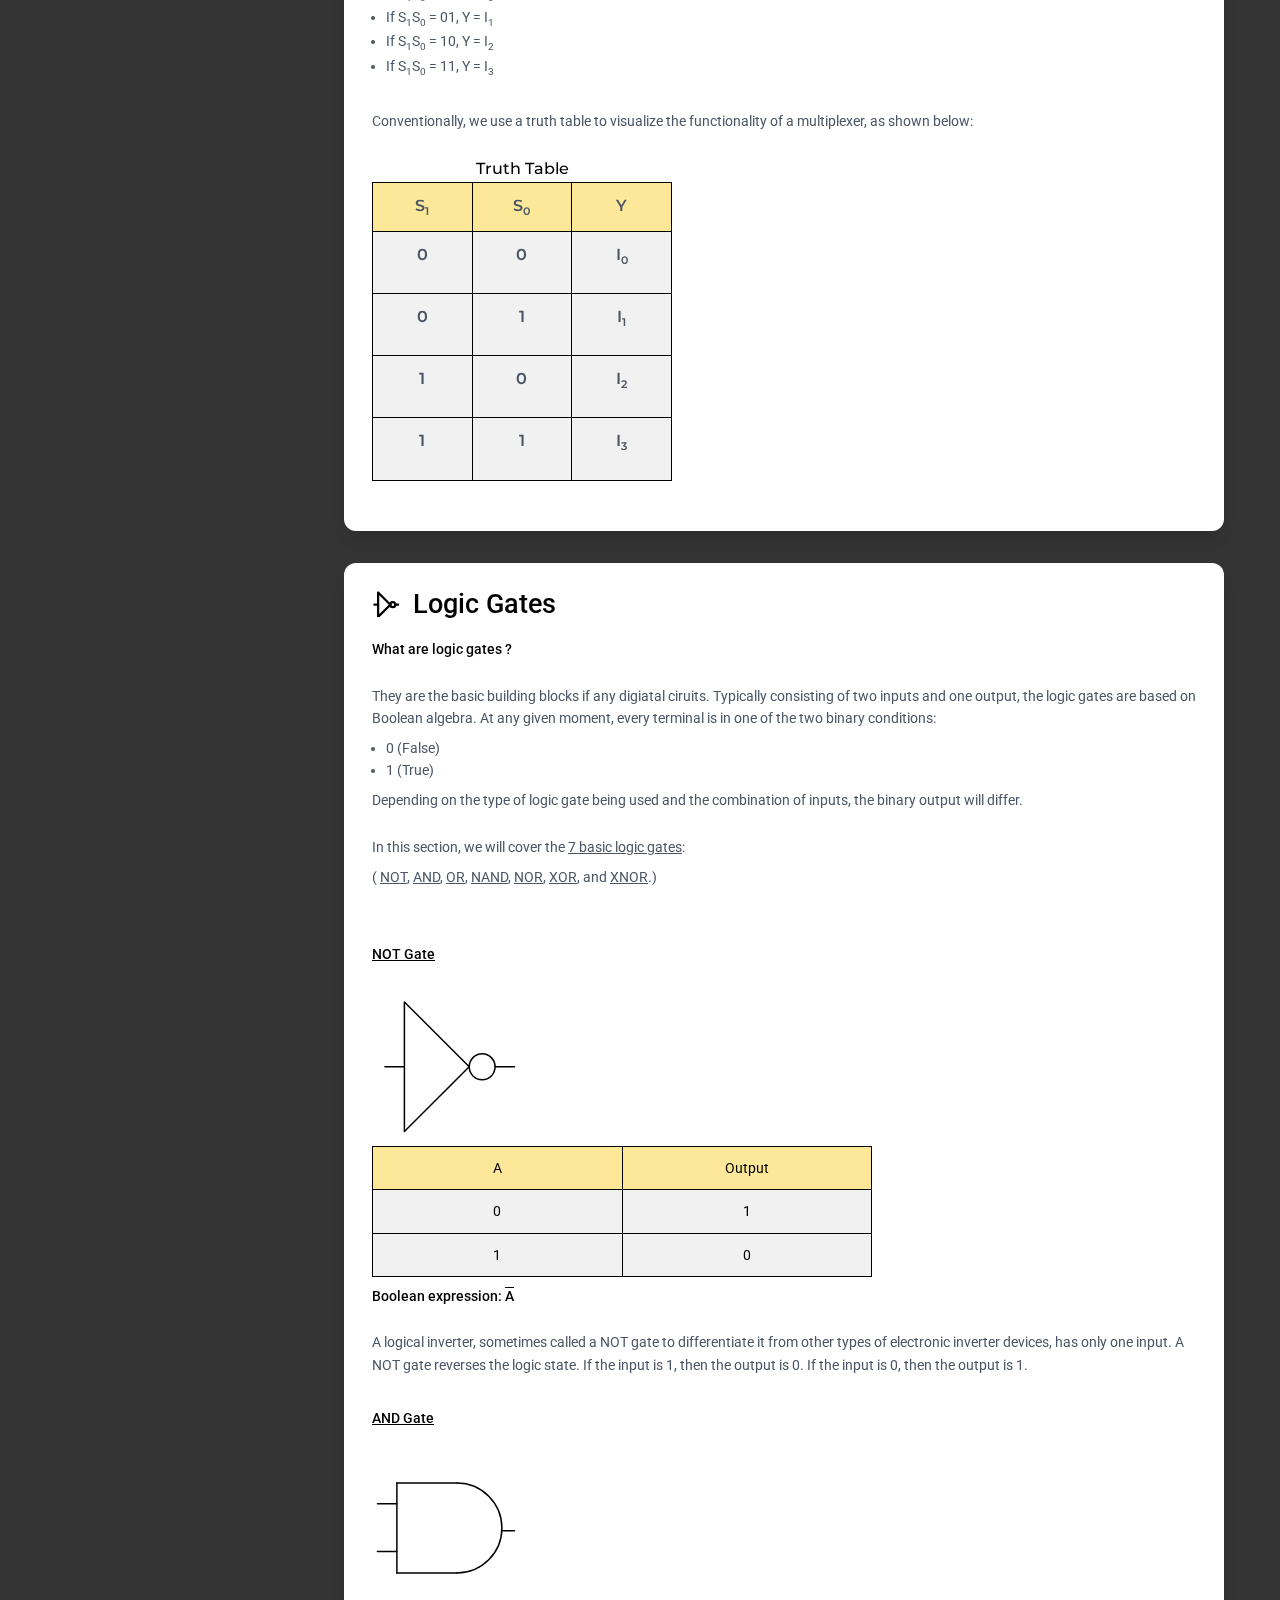
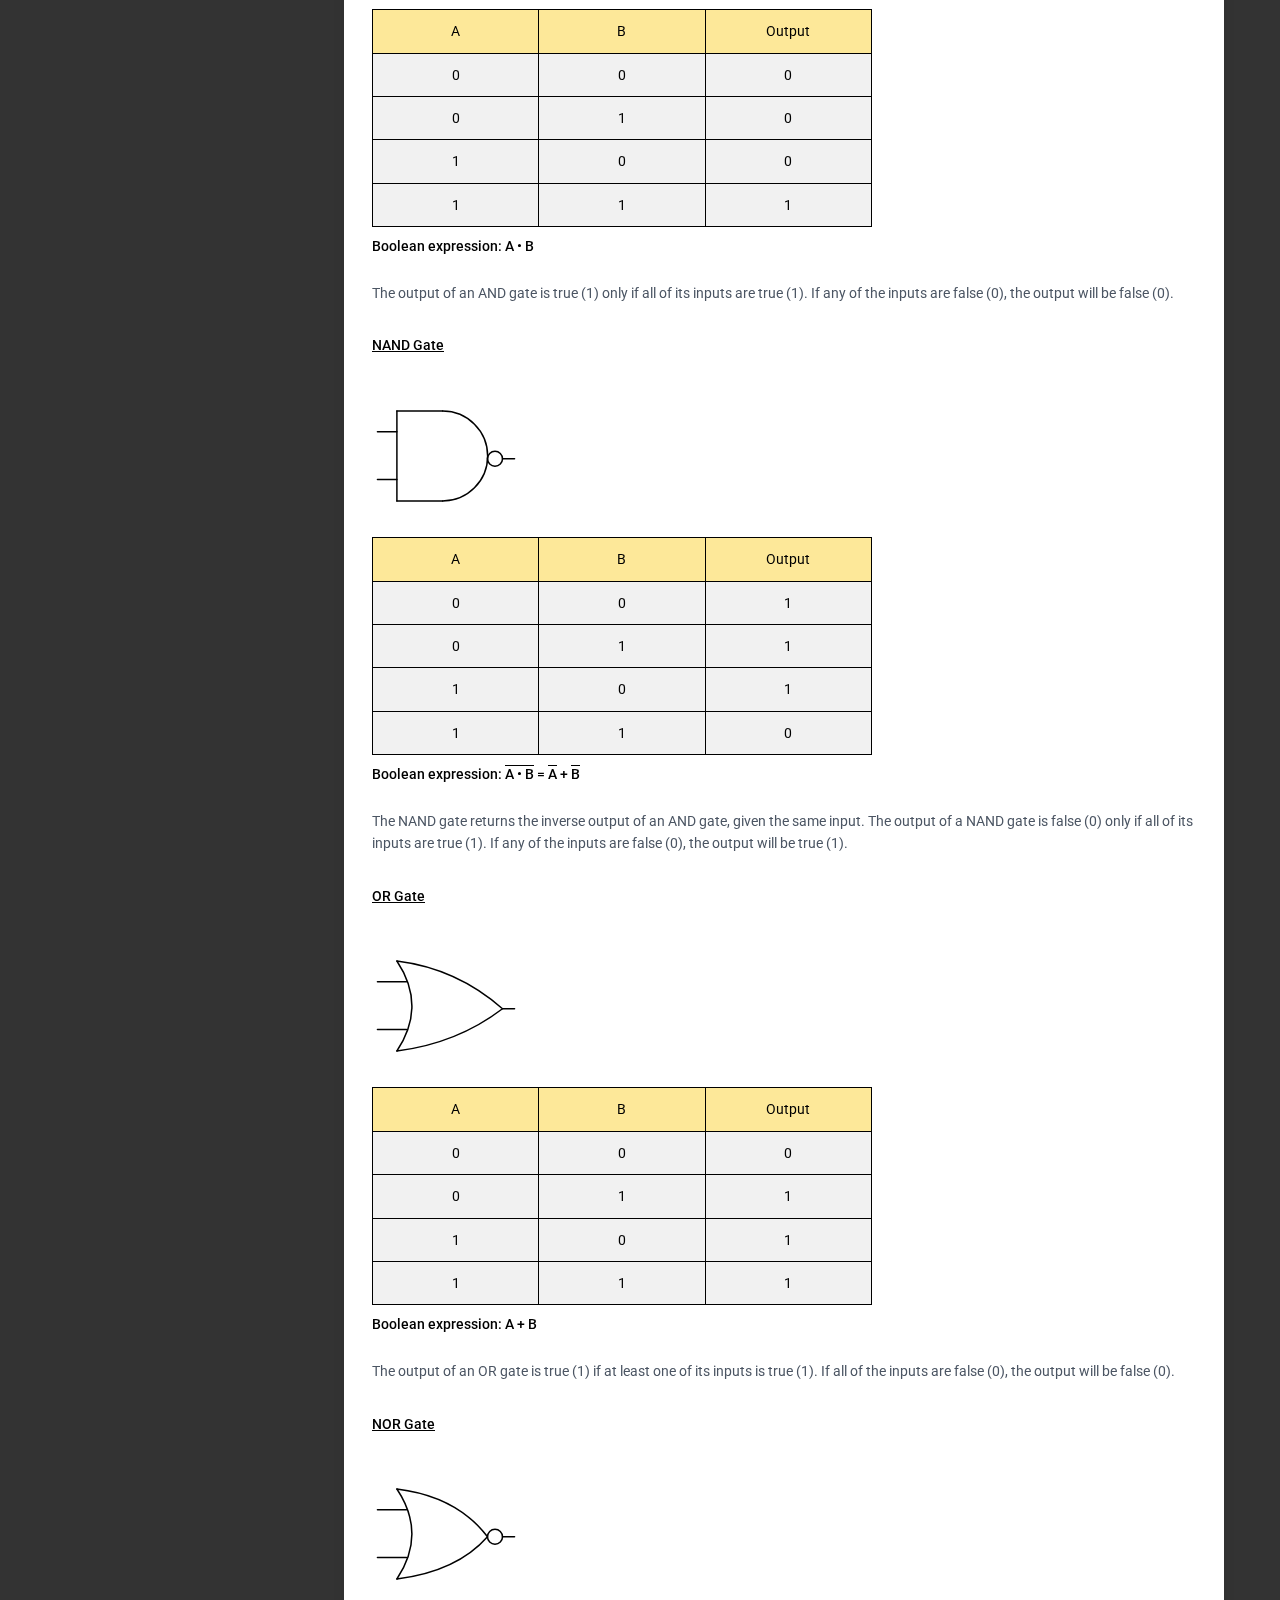
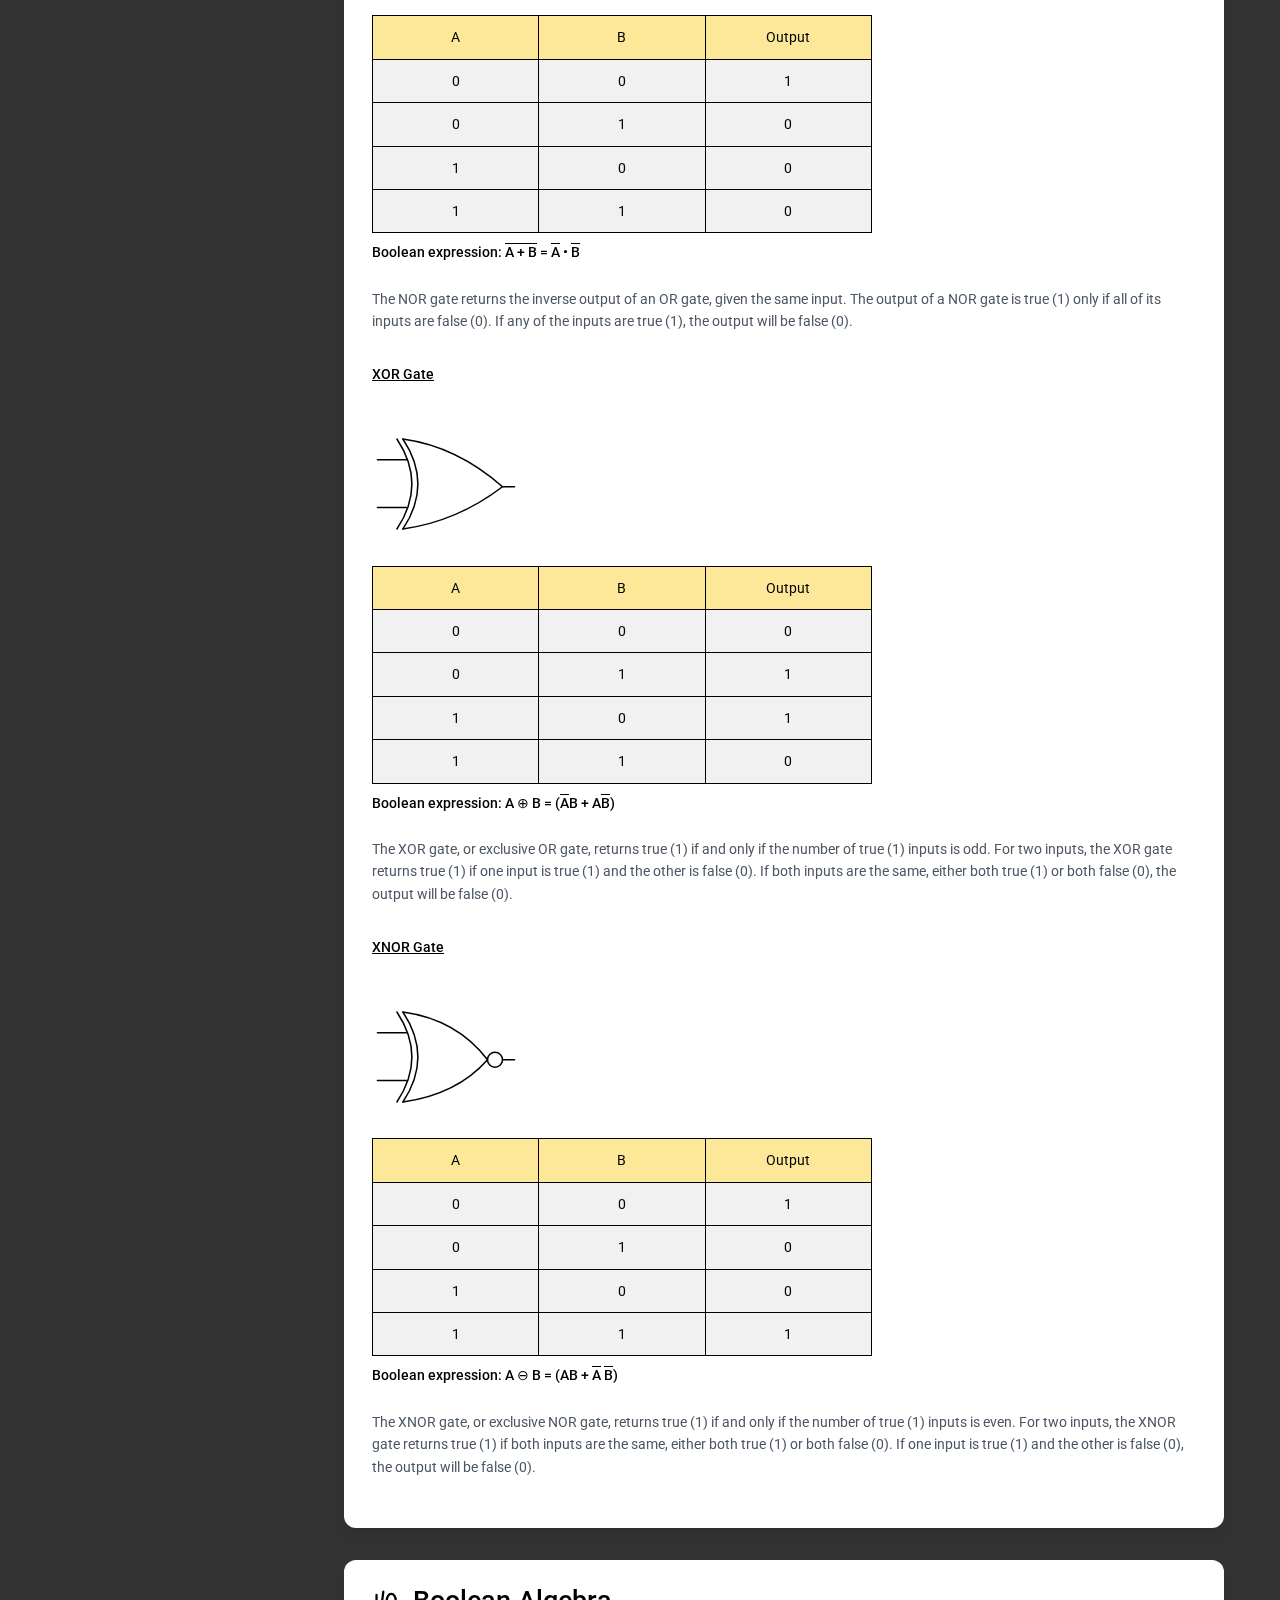
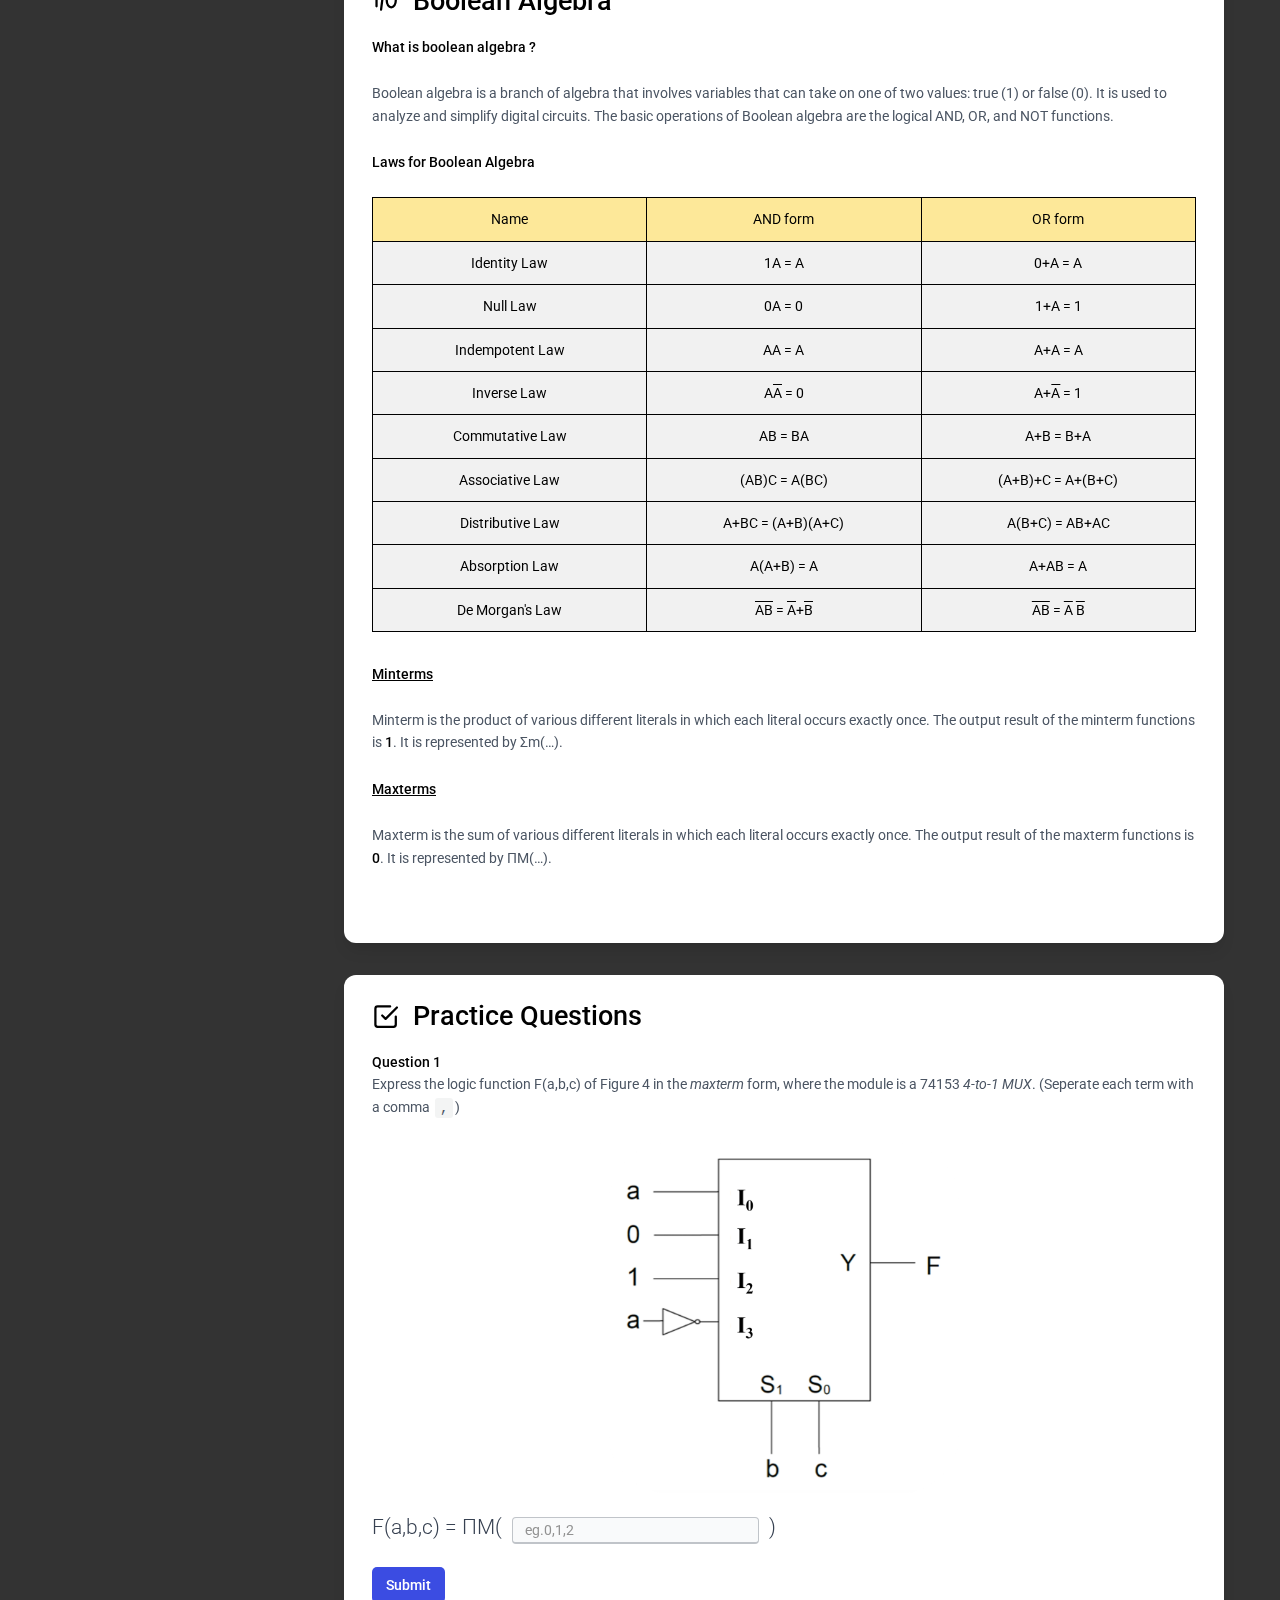
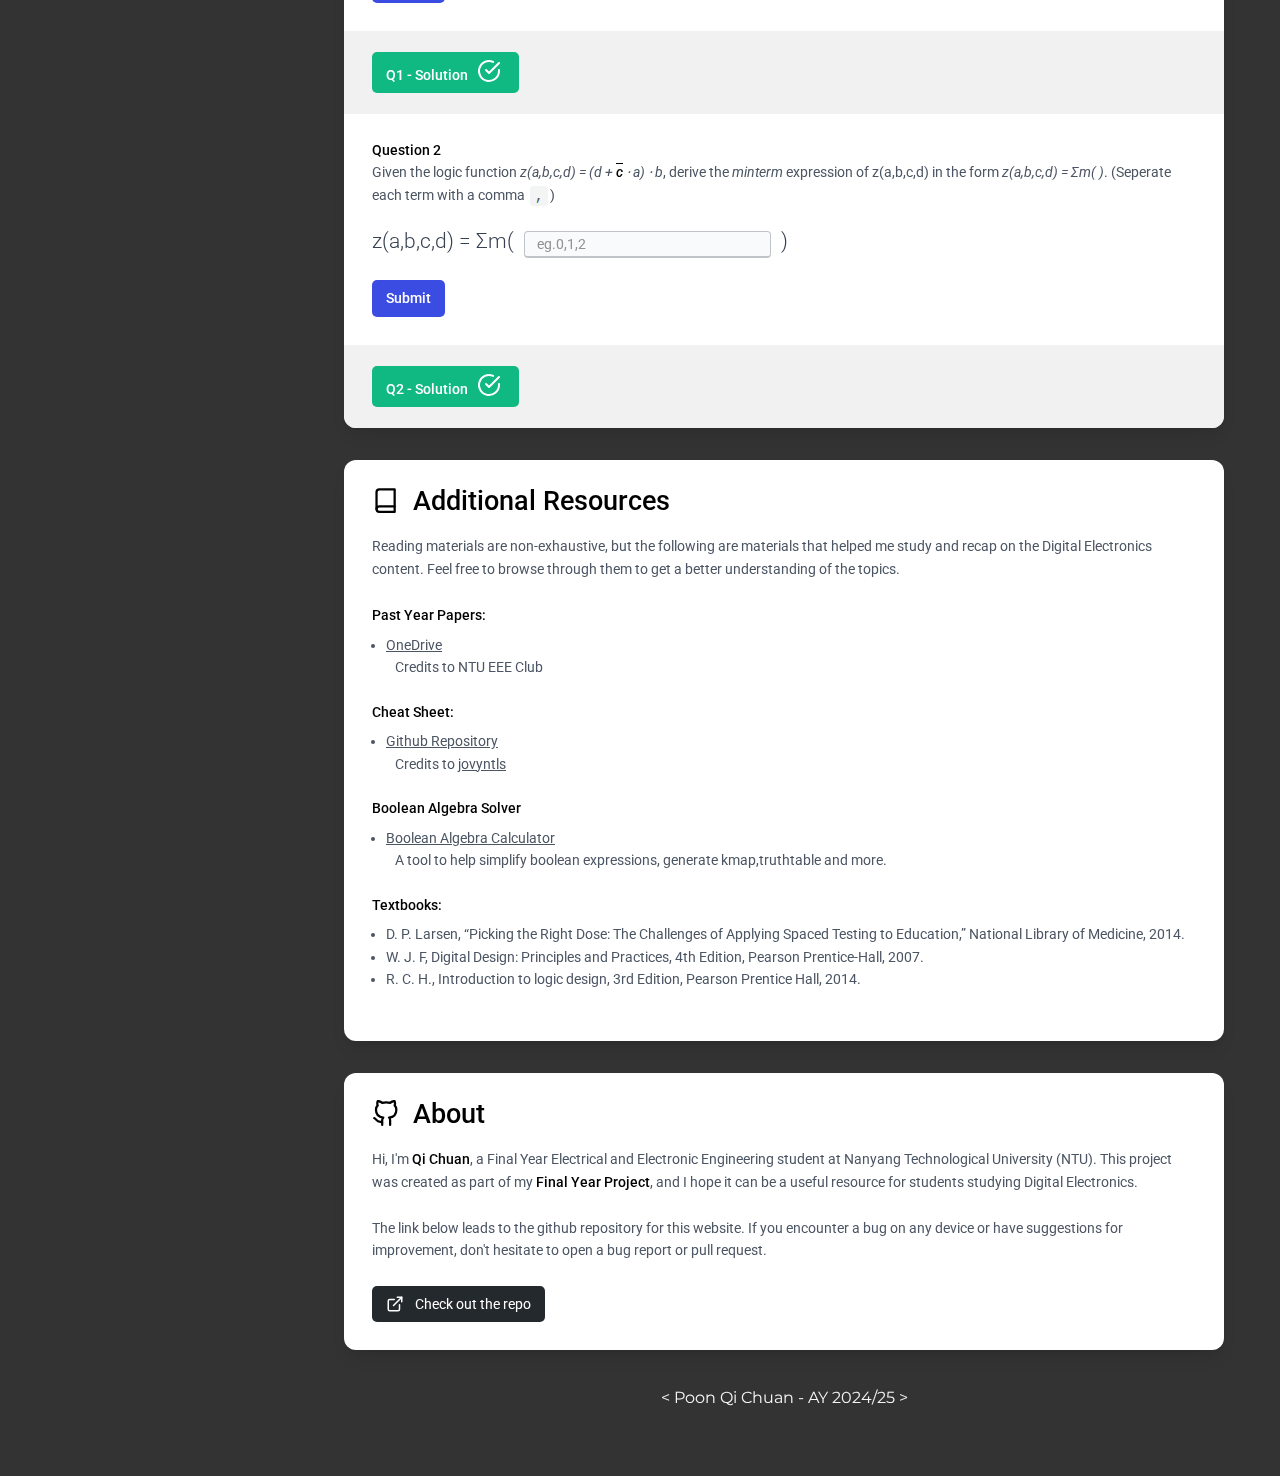
==== commit 740627fc: "new abit" ====
--- a/index.html
+++ b/index.html
@@ -44,7 +44,7 @@
                         <a href="old_showcase/showcase.html" class="nav_link">Beta</a>
                     </li> -->
                     <li class="nav_item">
-                        <a href="showcase/showcase.html" class="nav_link">Showcase</a>
+                        <a href="new_showcase/solver.html" class="nav_link">Showcase</a>
                     </li>
                     <li class="nav_item">
                         <a href="practise/practise.html" class="nav_link">Quiz</a>
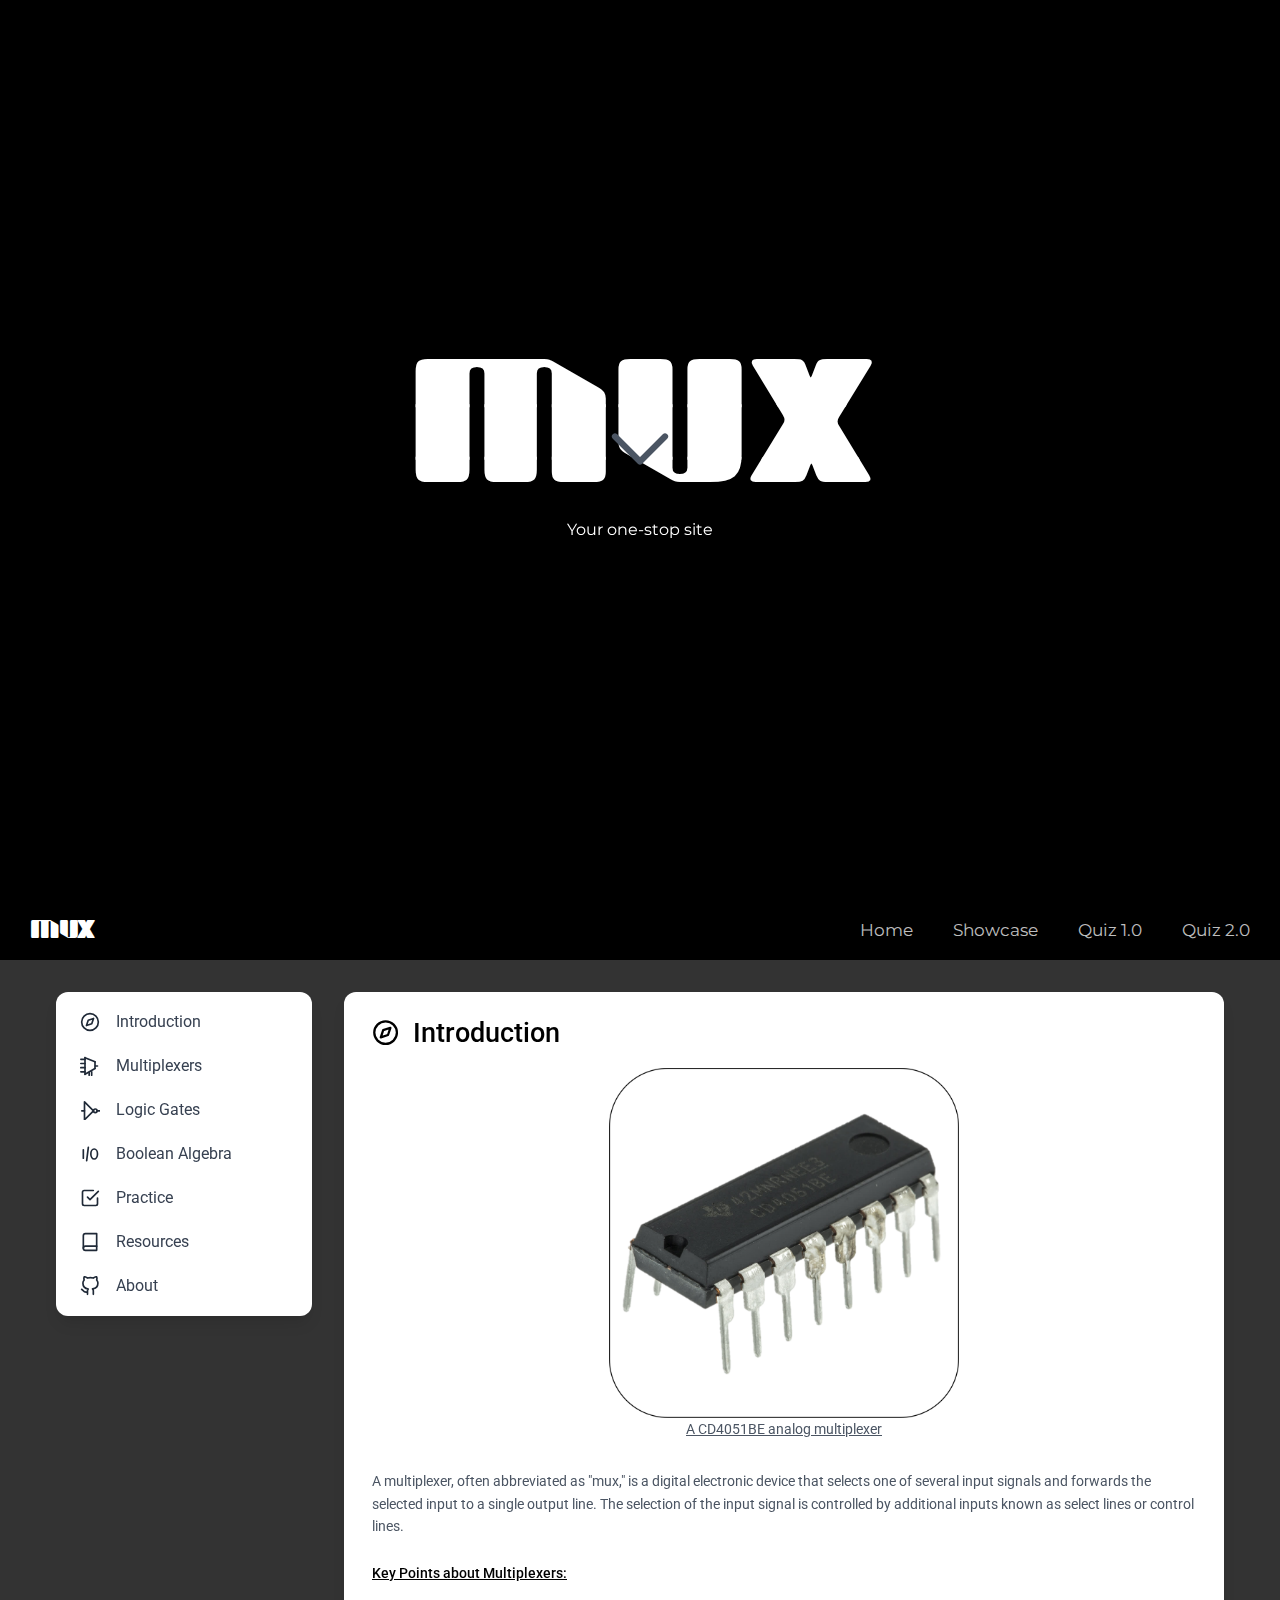
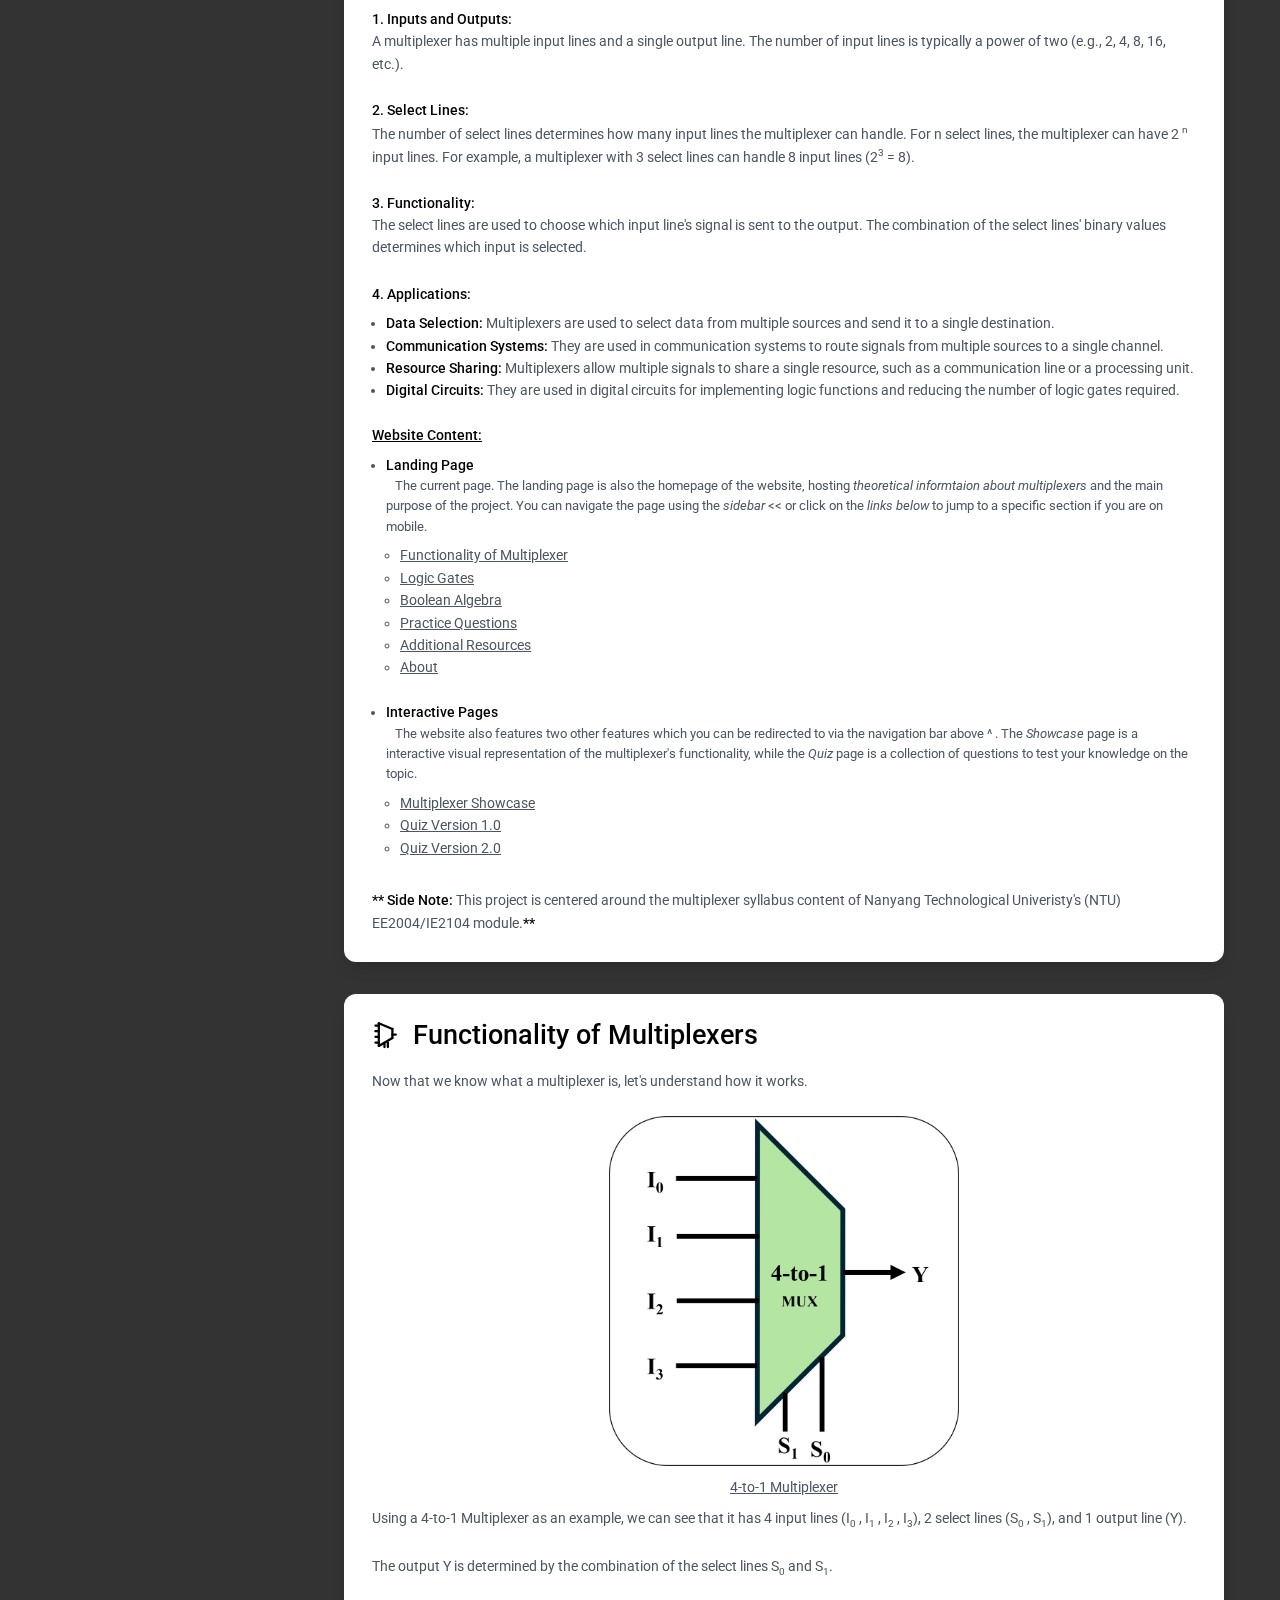
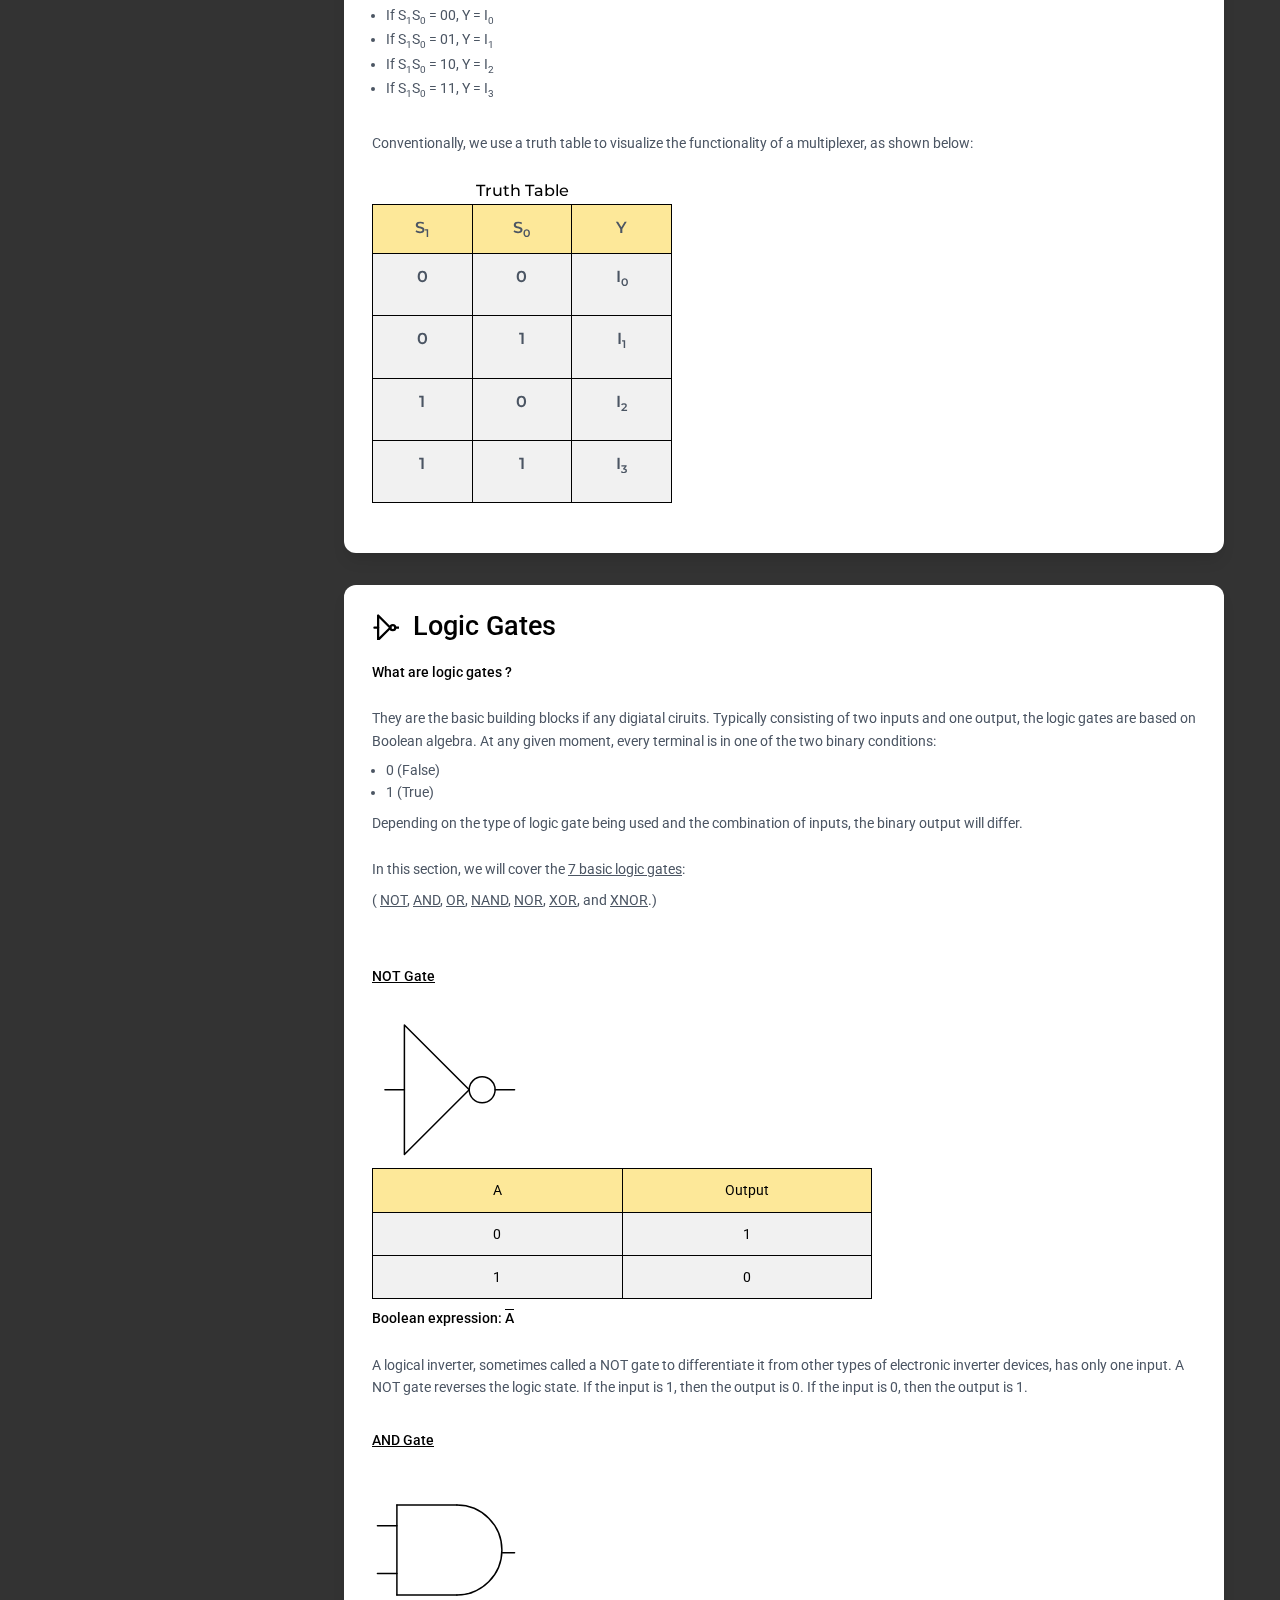
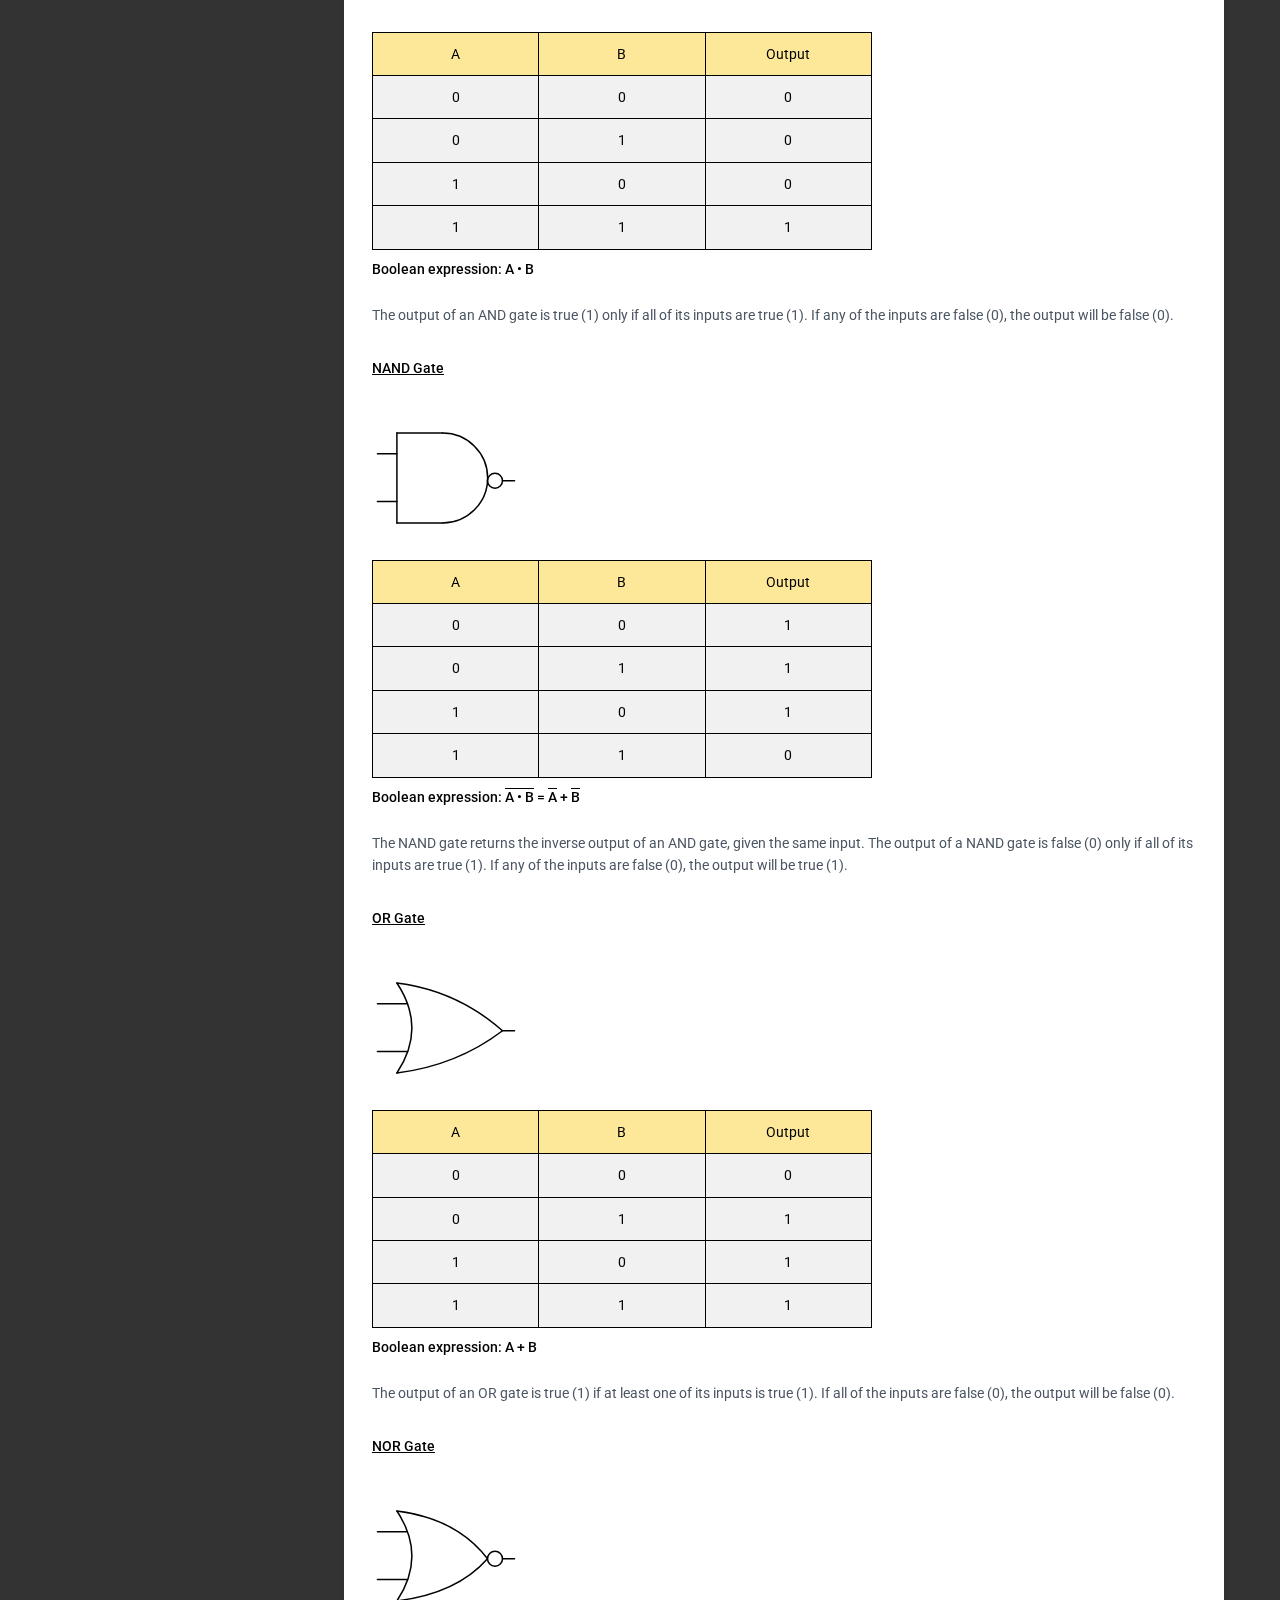
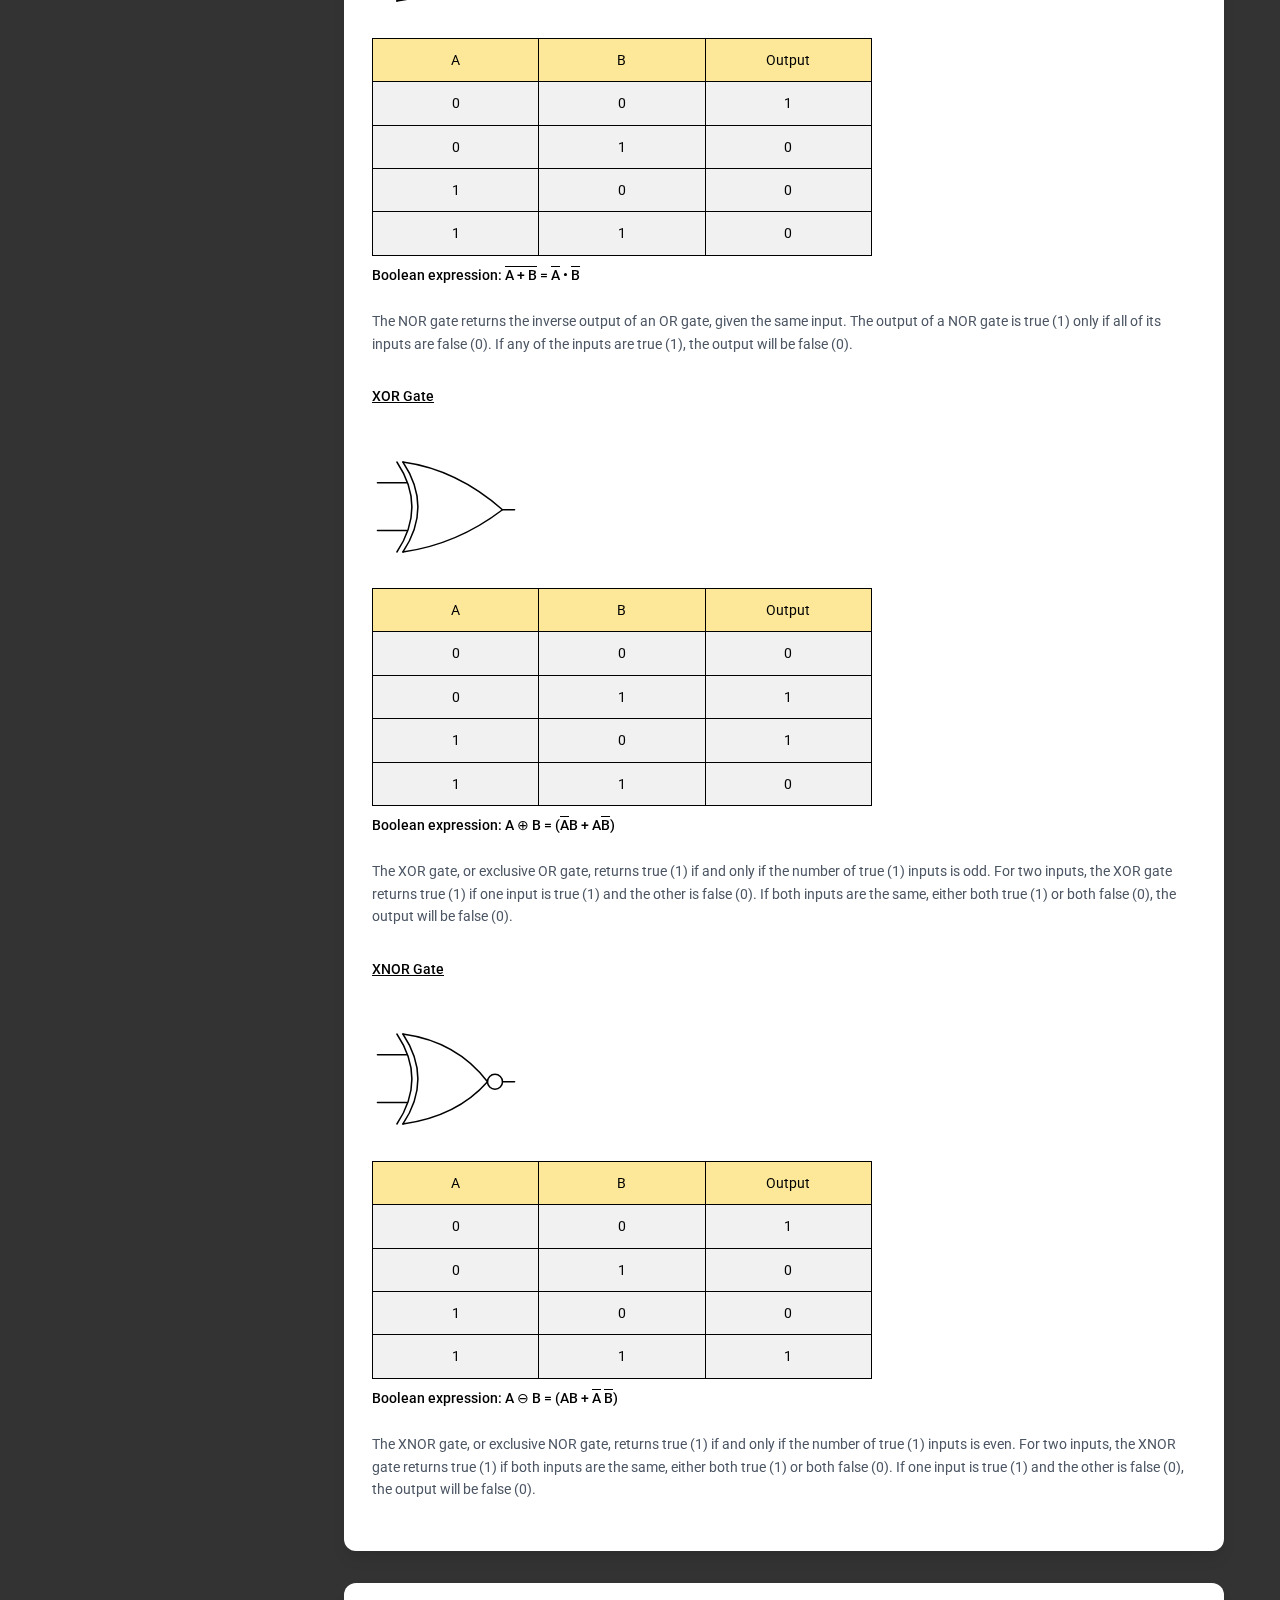
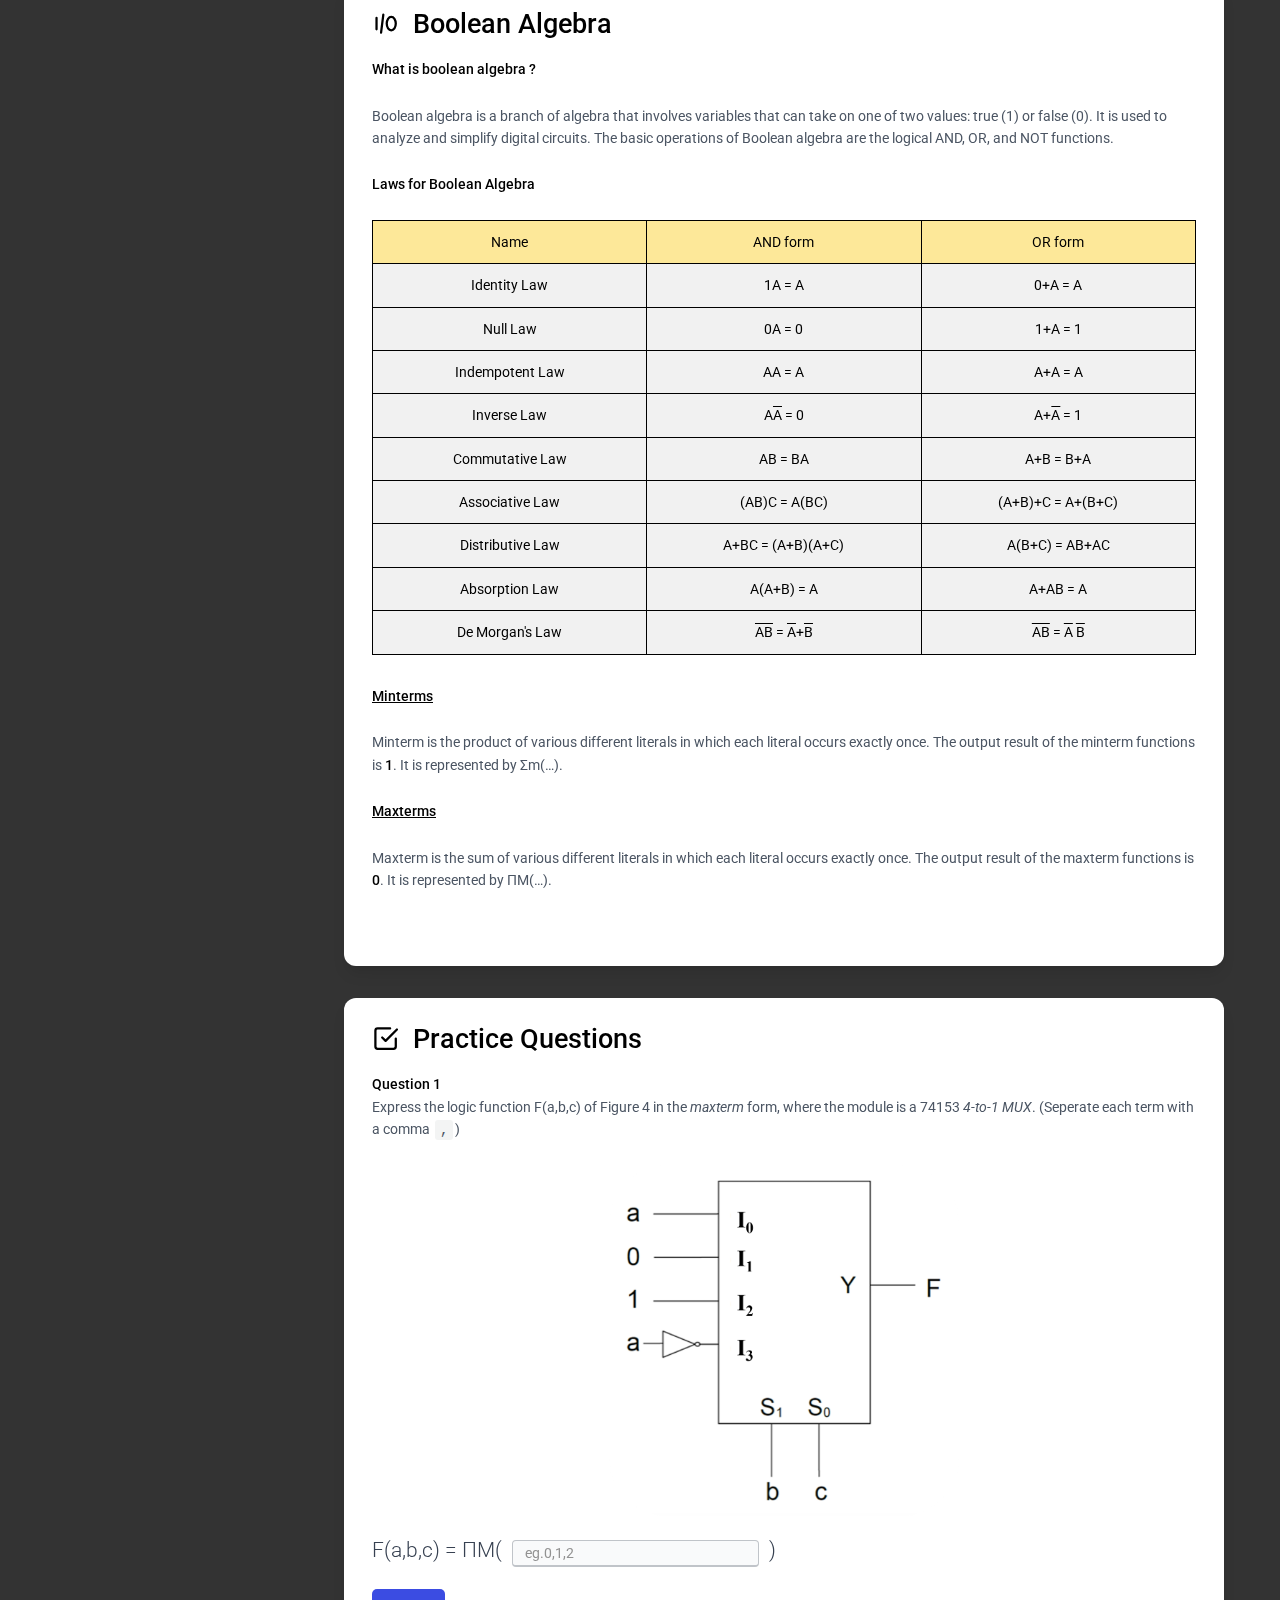
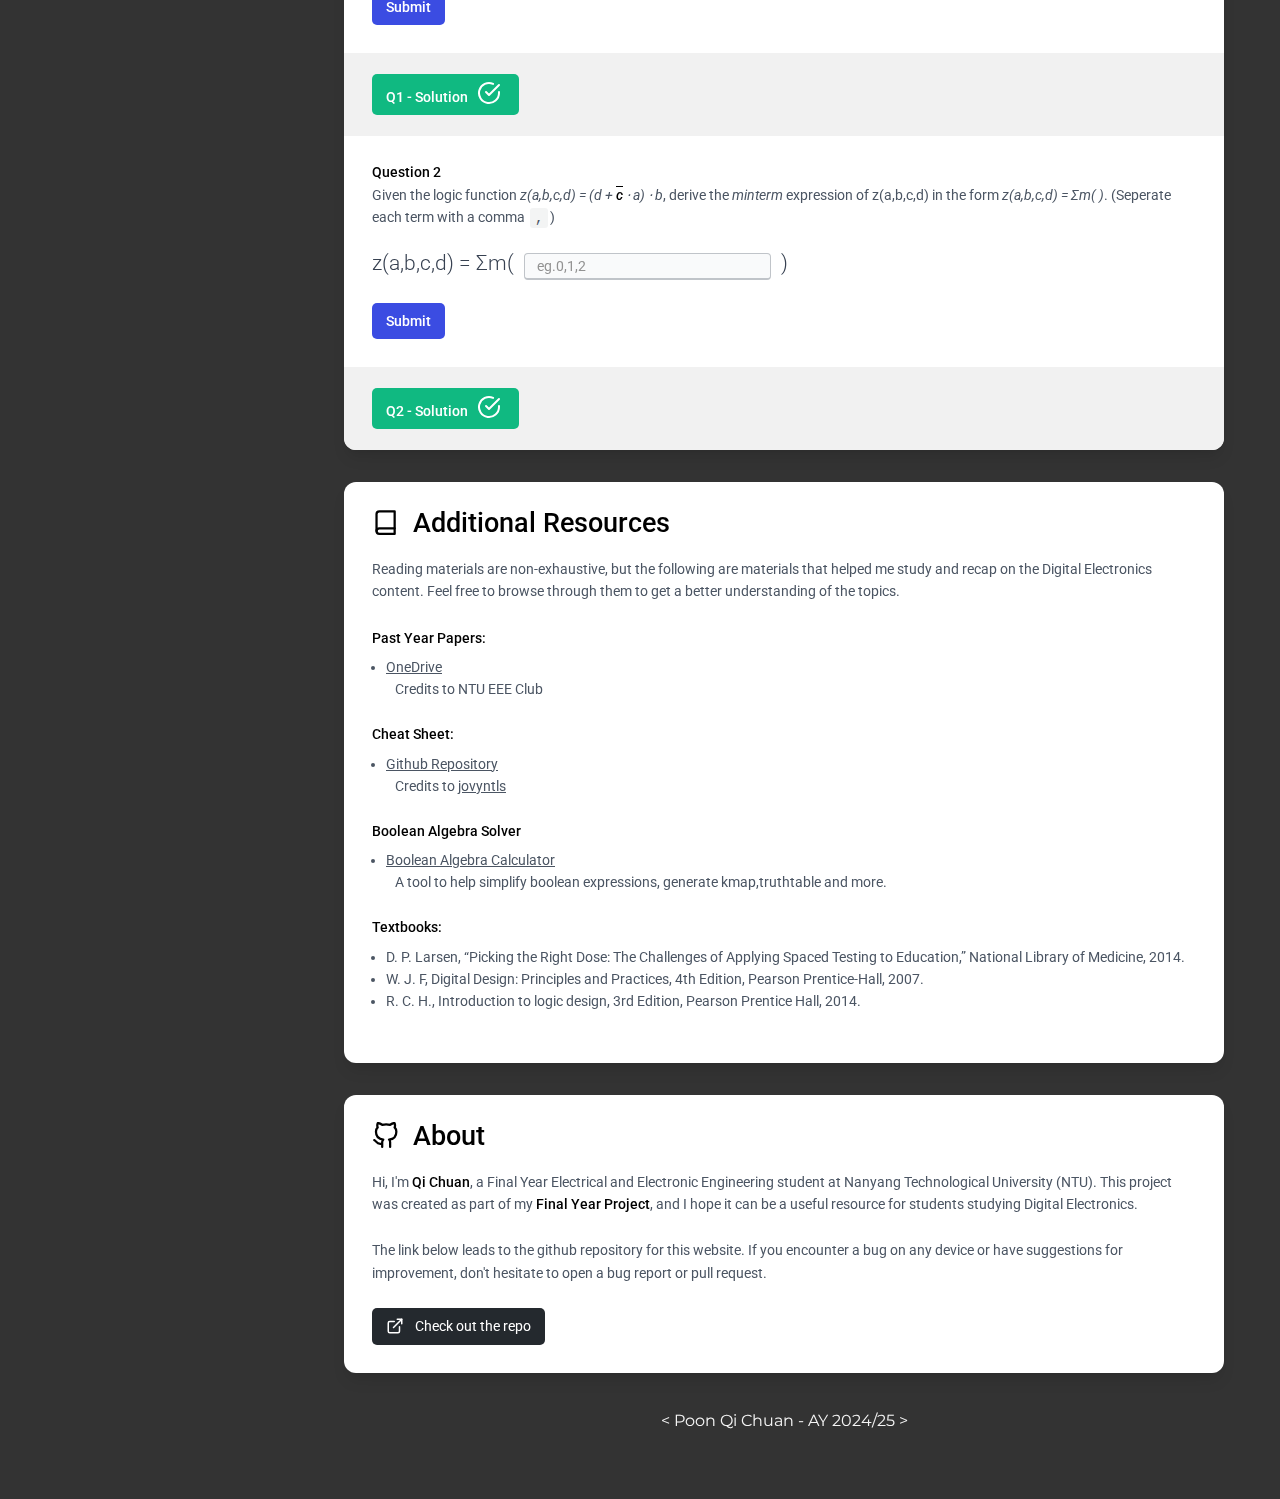
==== commit f42c6059: "quiz 2 done" ====
--- a/index.html
+++ b/index.html
@@ -47,7 +47,10 @@
                         <a href="new_showcase/solver.html" class="nav_link">Showcase</a>
                     </li>
                     <li class="nav_item">
-                        <a href="practise/practise.html" class="nav_link">Quiz</a>
+                        <a href="practise/practise.html" class="nav_link">Quiz 1.0</a>
+                    </li>
+                    <li class="nav_item">
+                        <a href="quiz2/quiz2.html" class="nav_link">Quiz 2.0</a>
                     </li>
                 </ul>
             </nav>
@@ -212,7 +215,8 @@
                 </dl></li>
                 <ul class="a">
                     <li><a href="showcase/showcase.html"><u>Multiplexer Showcase</u></a></li>
-                    <li><a href="practise/practise.html"><u>Quiz Questions</u></a></li>
+                    <li><a href="practise/practise.html"><u>Quiz Version 1.0</u></a></li>
+                    <li><a href="quiz2/quiz2.html"><u>Quiz Version 2.0</u></a></li>
                 </ul>
             </ul>
             <br>
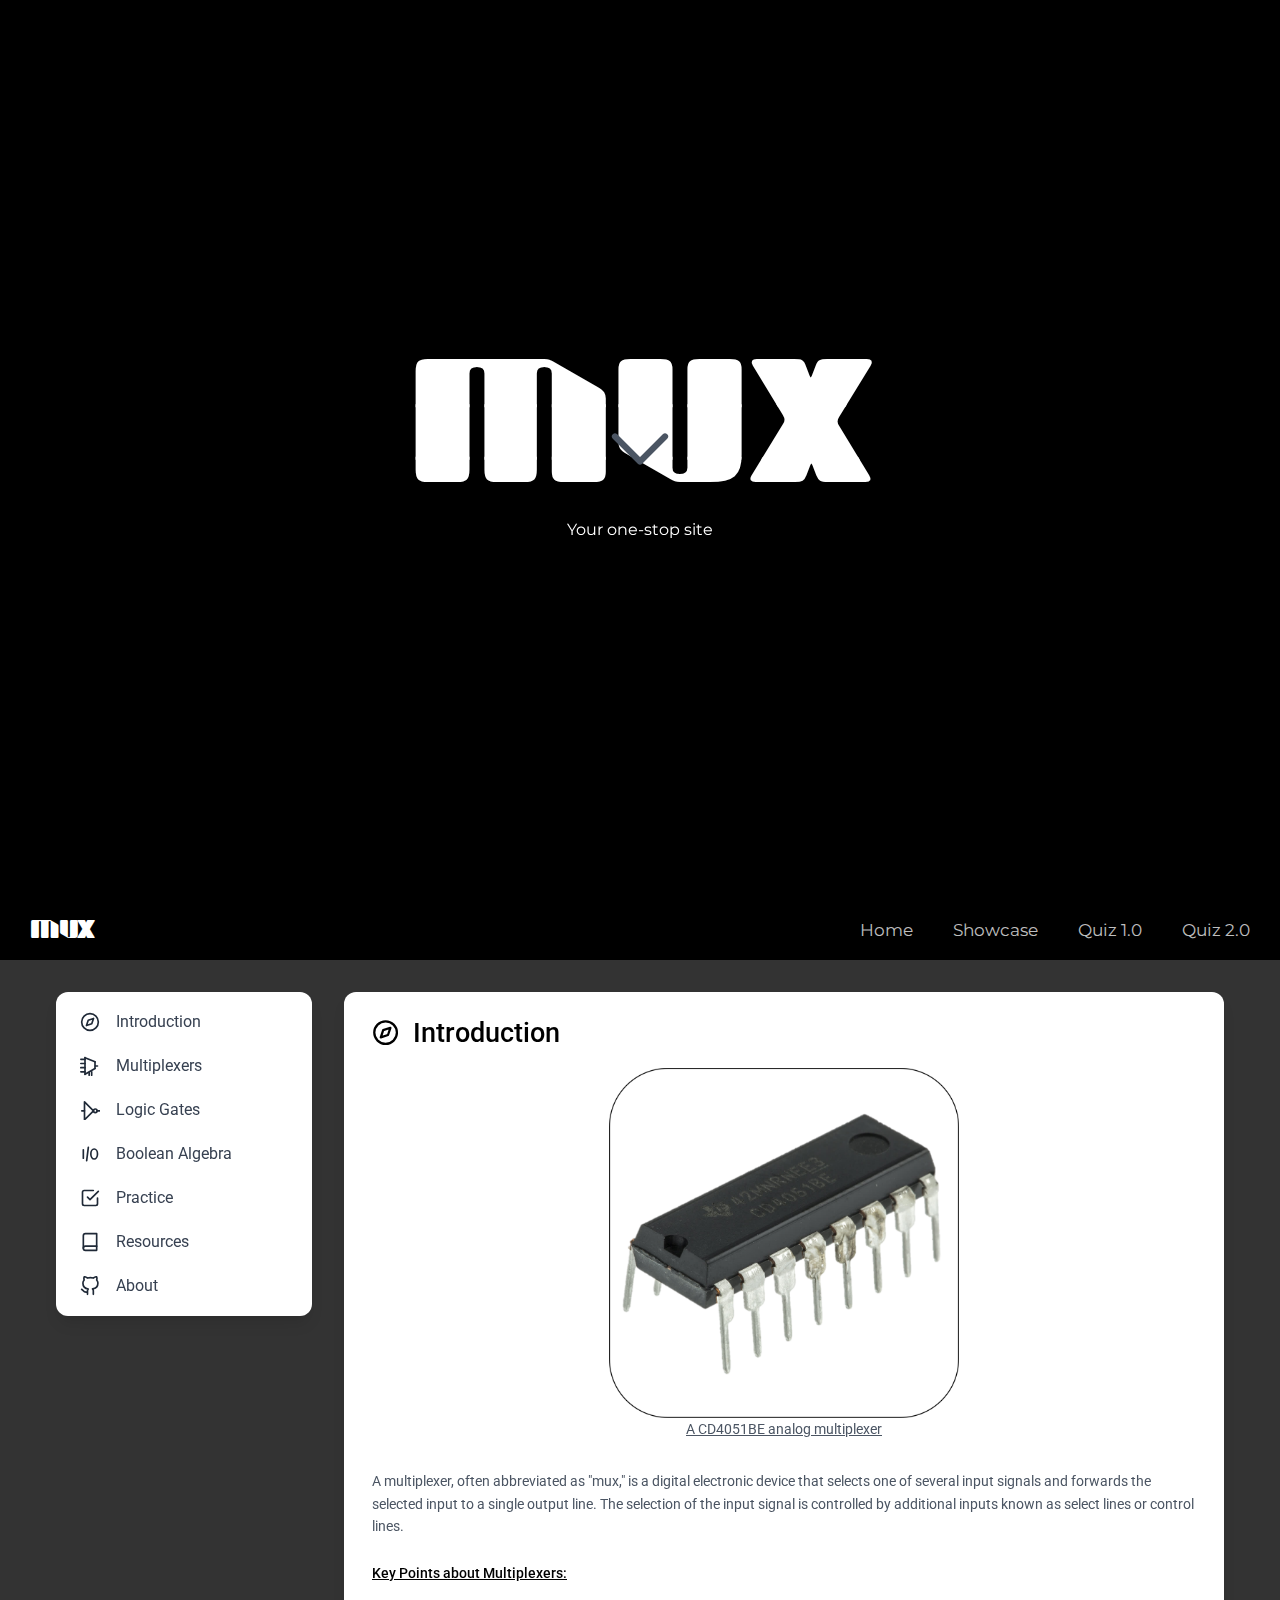
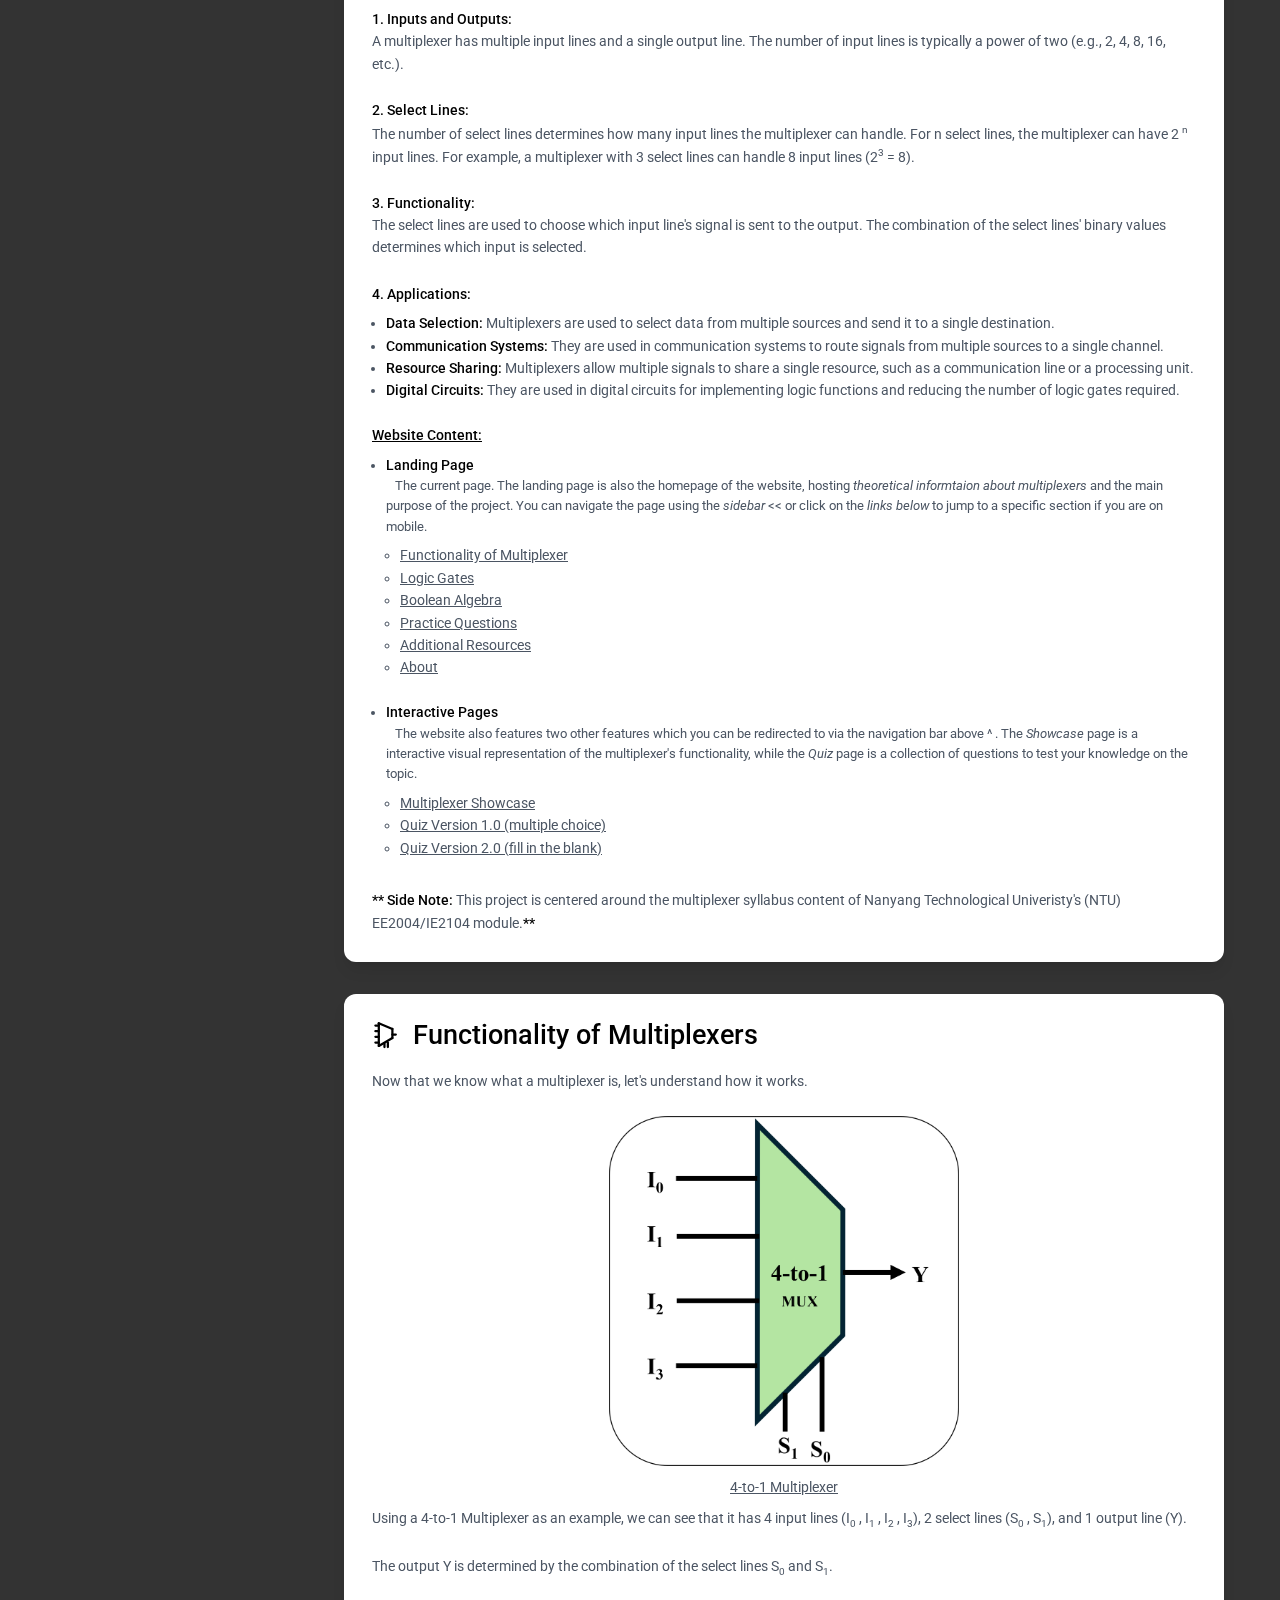
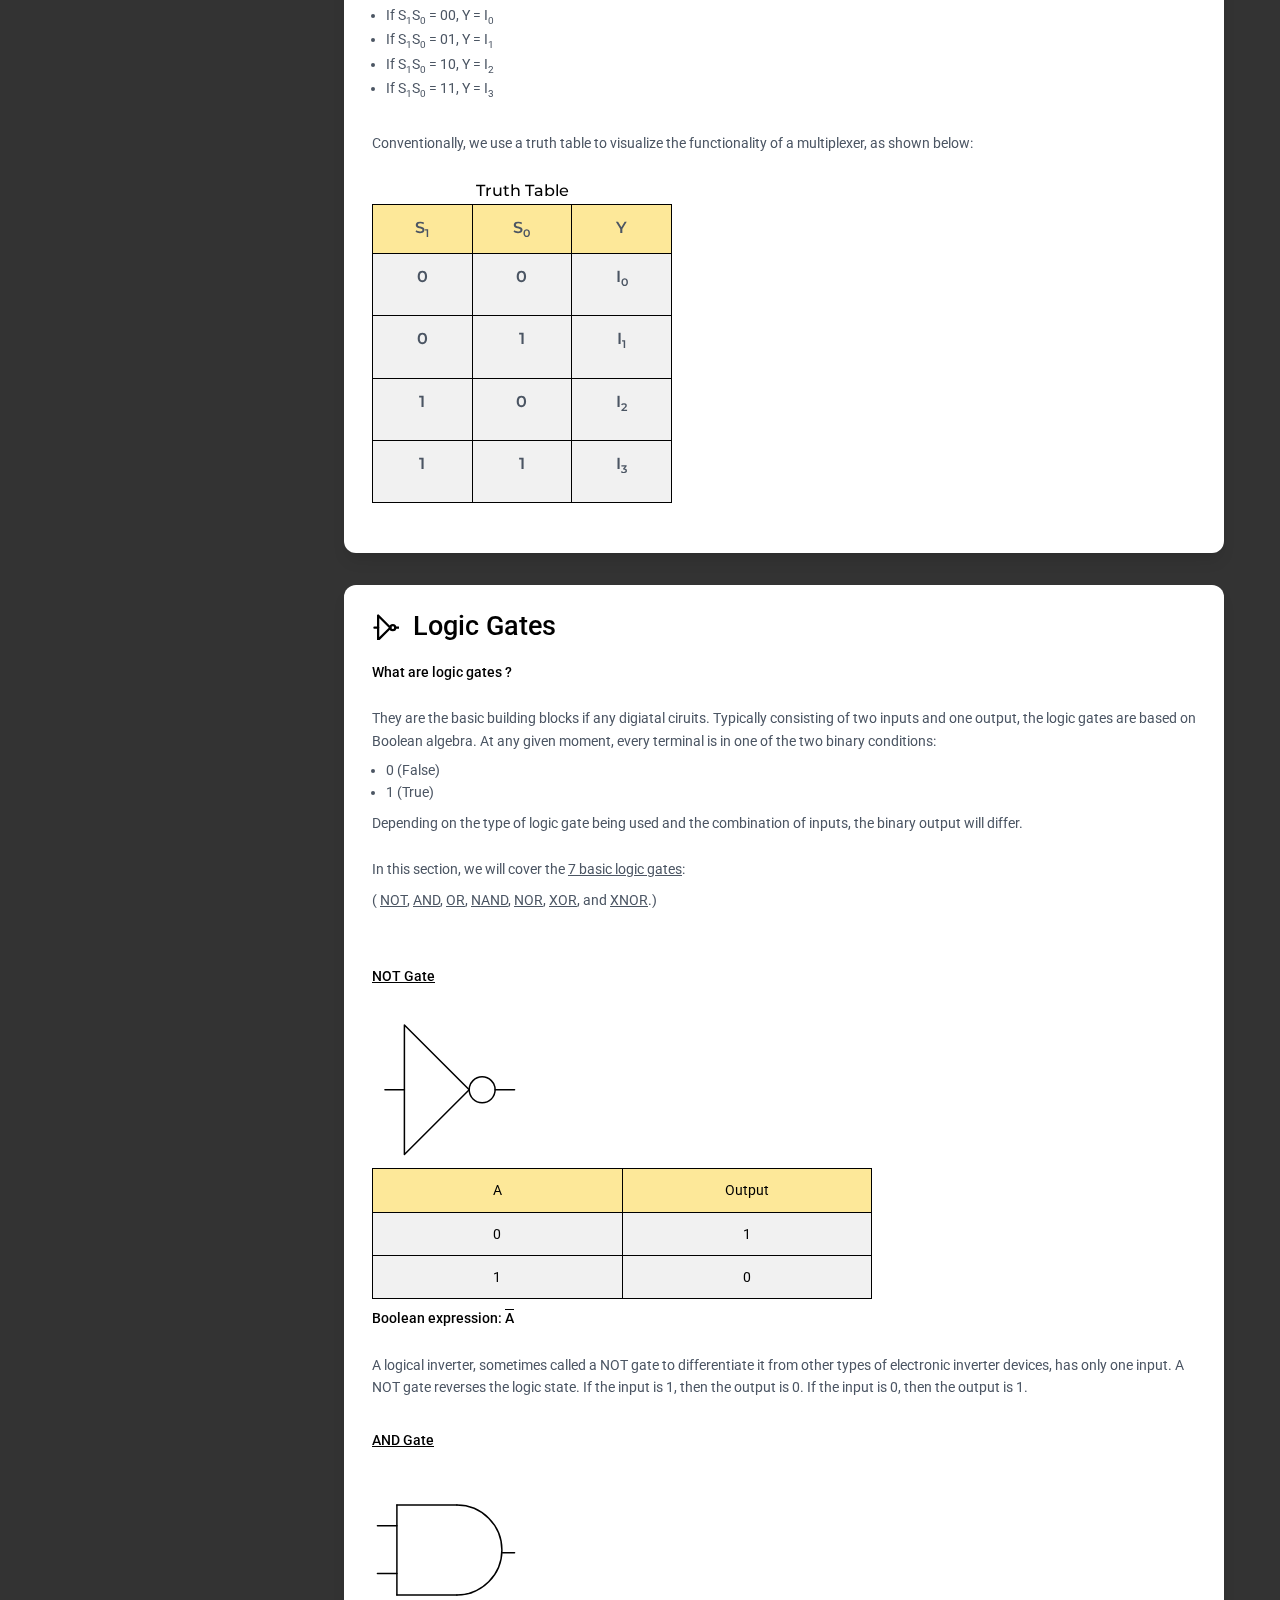
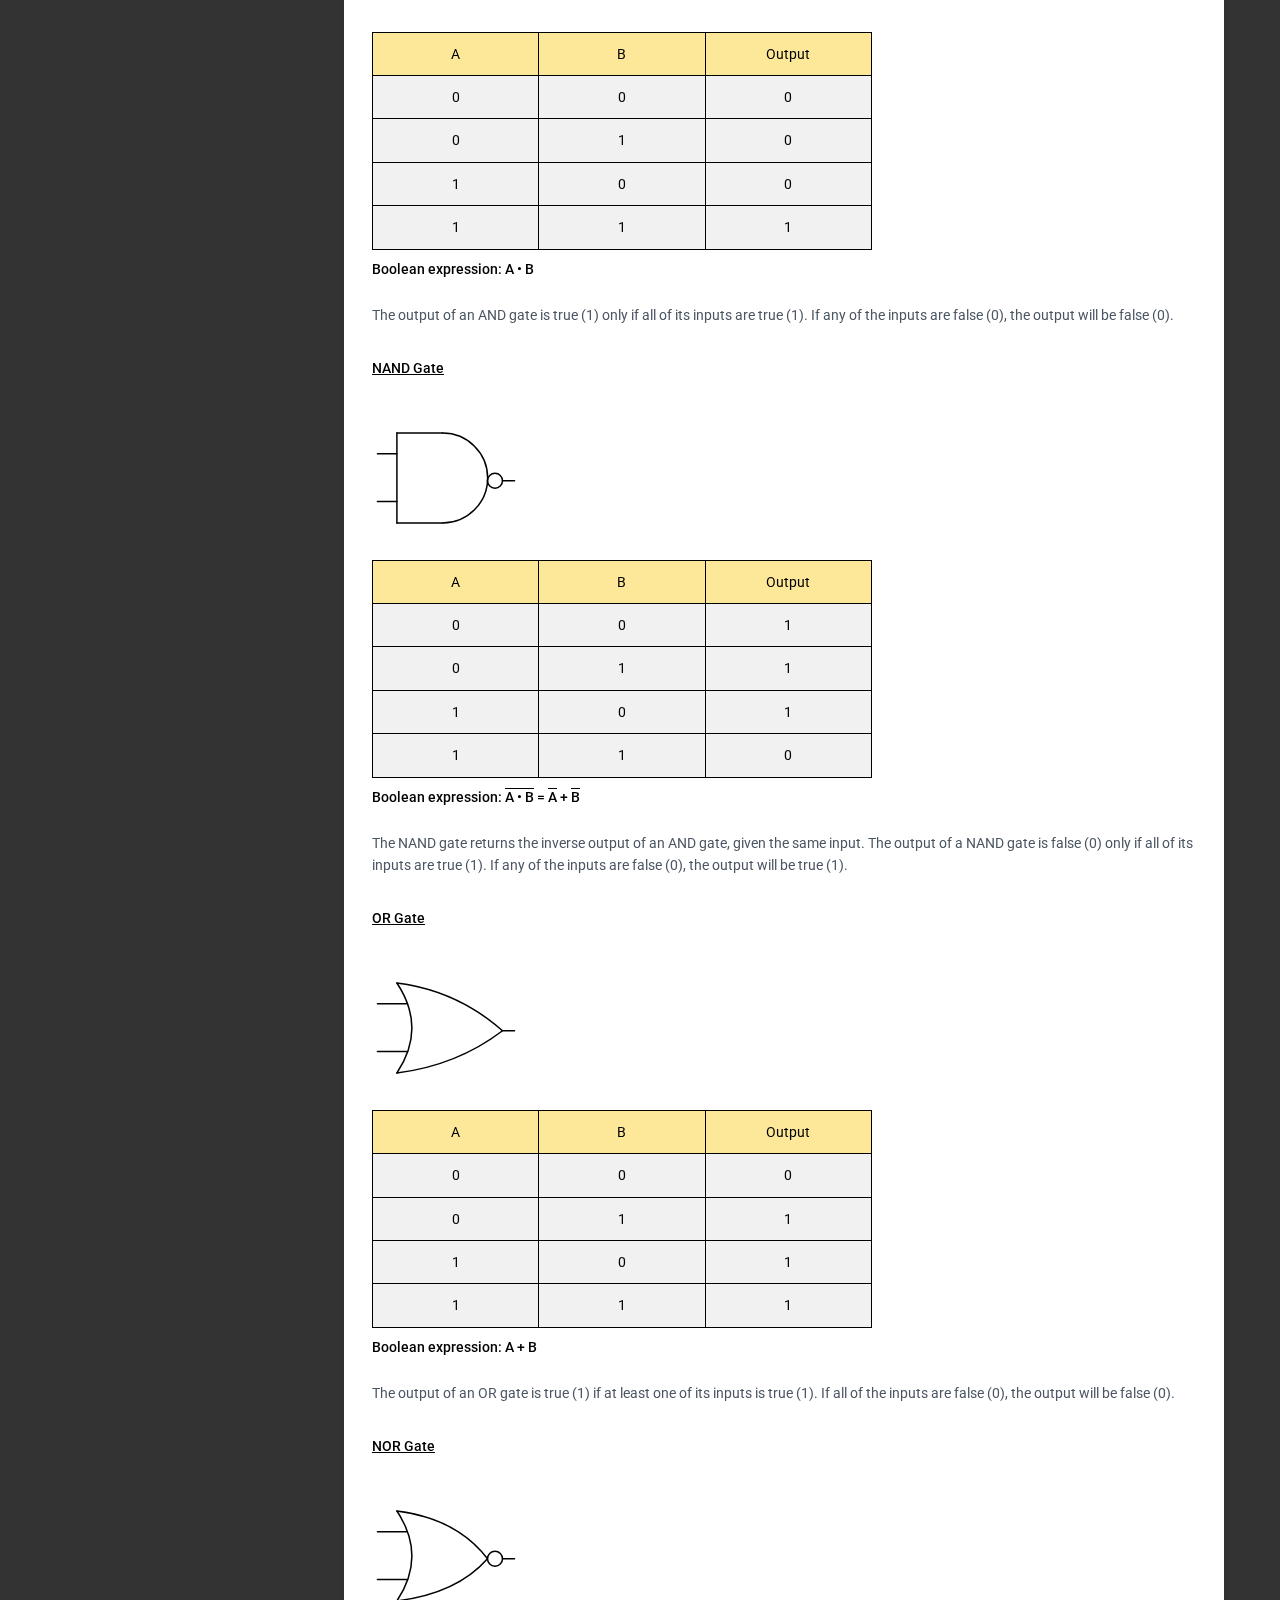
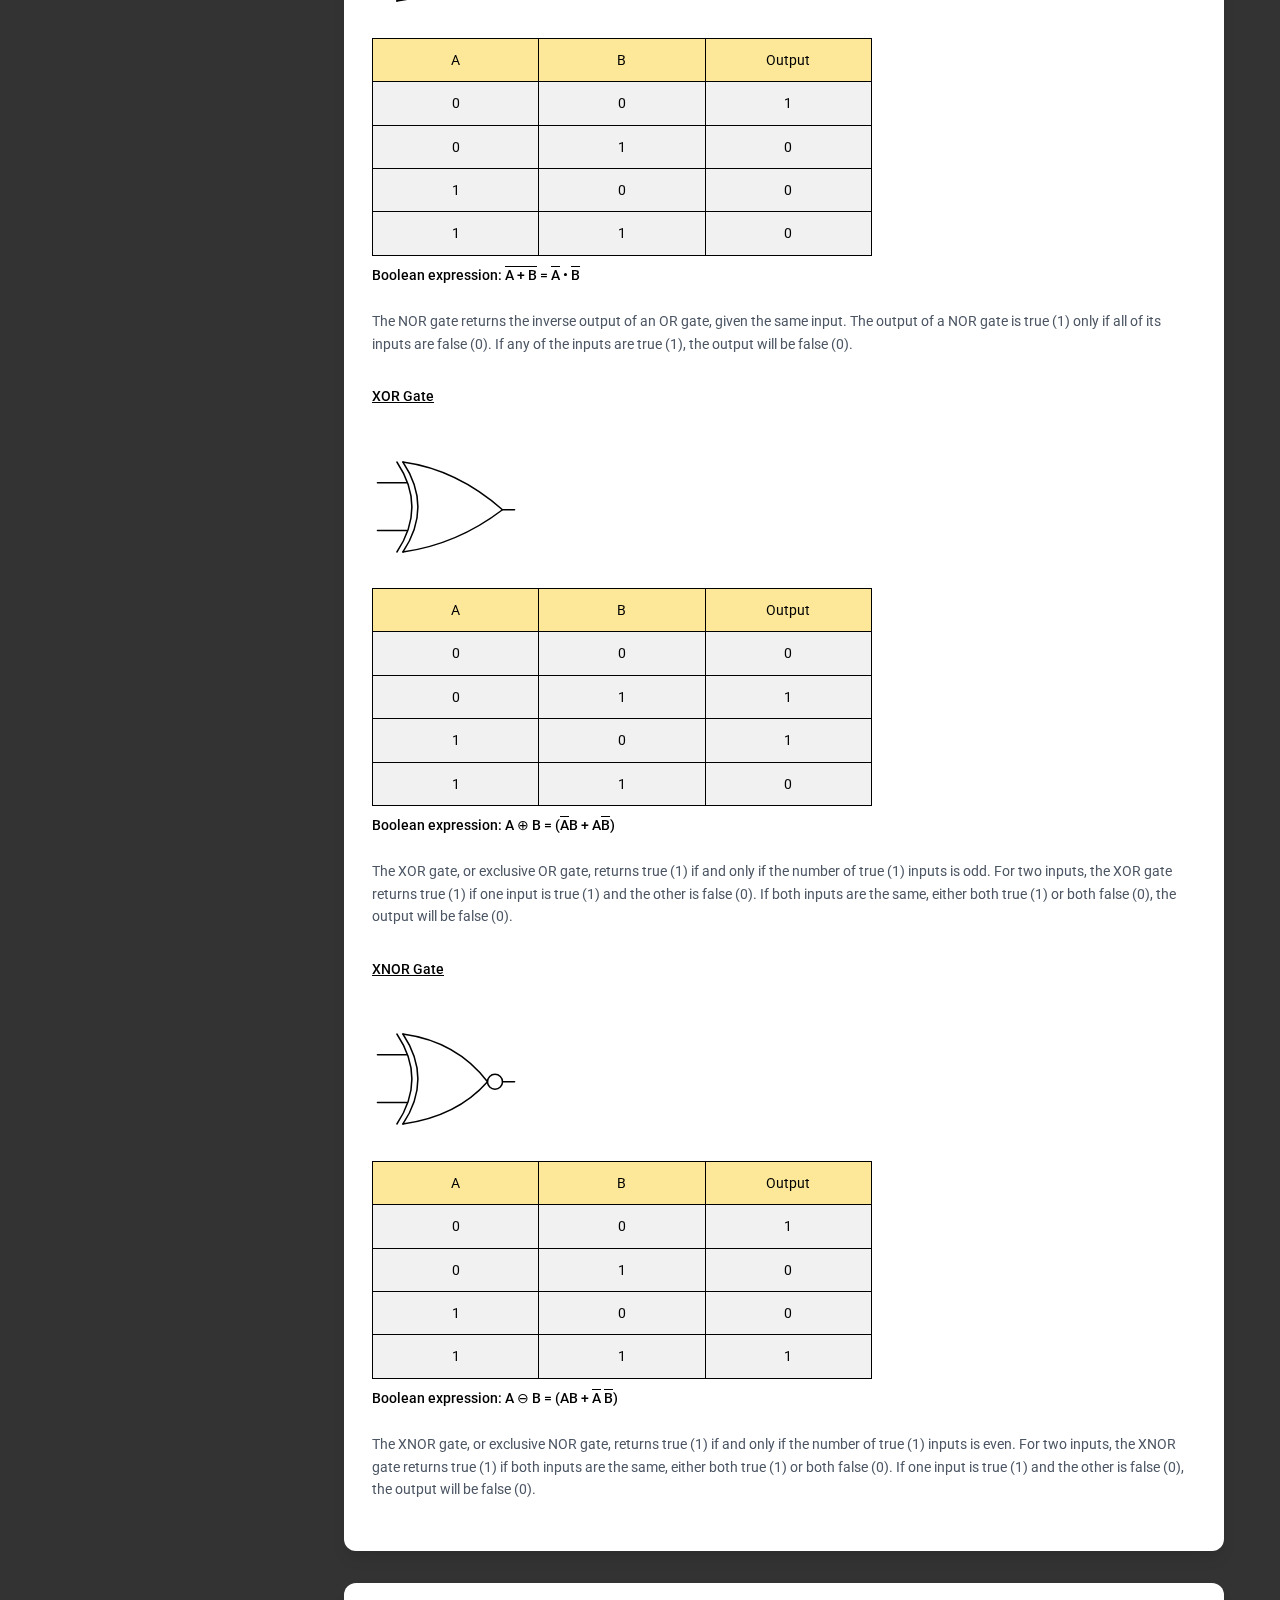
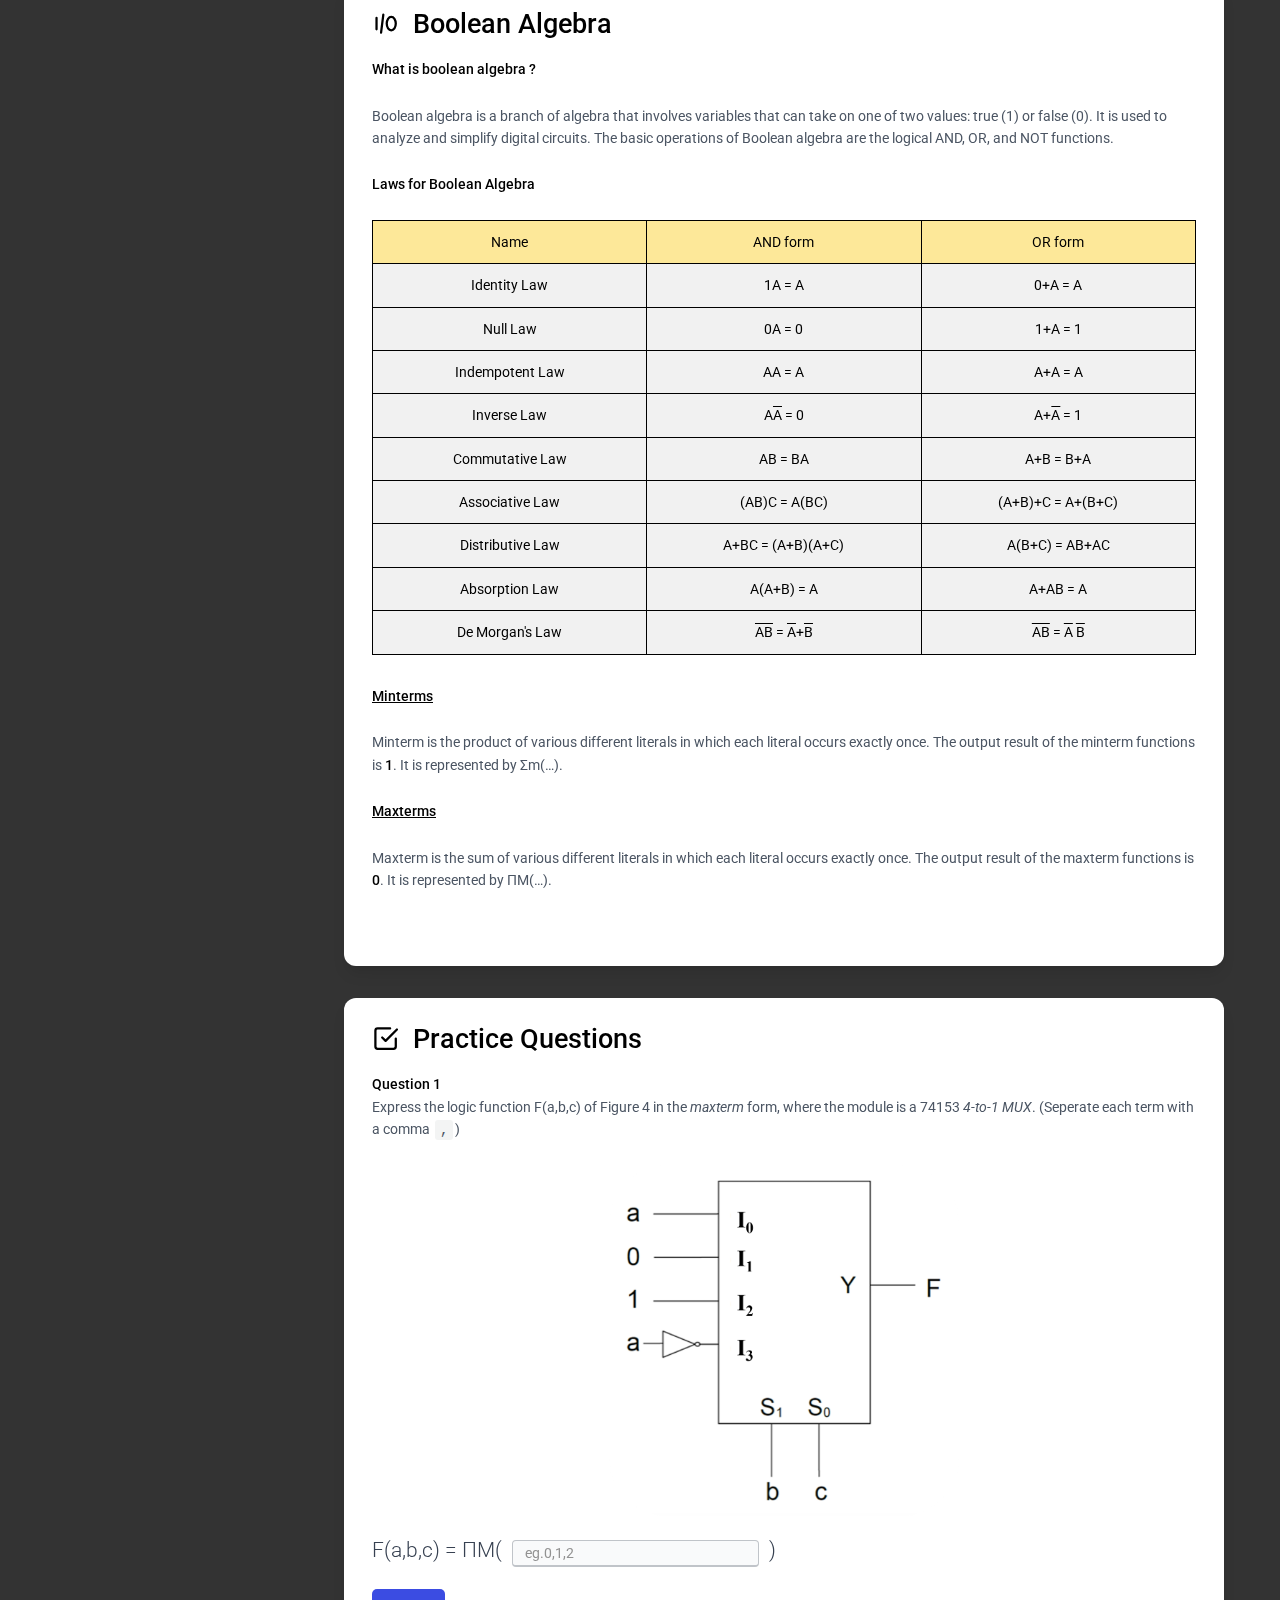
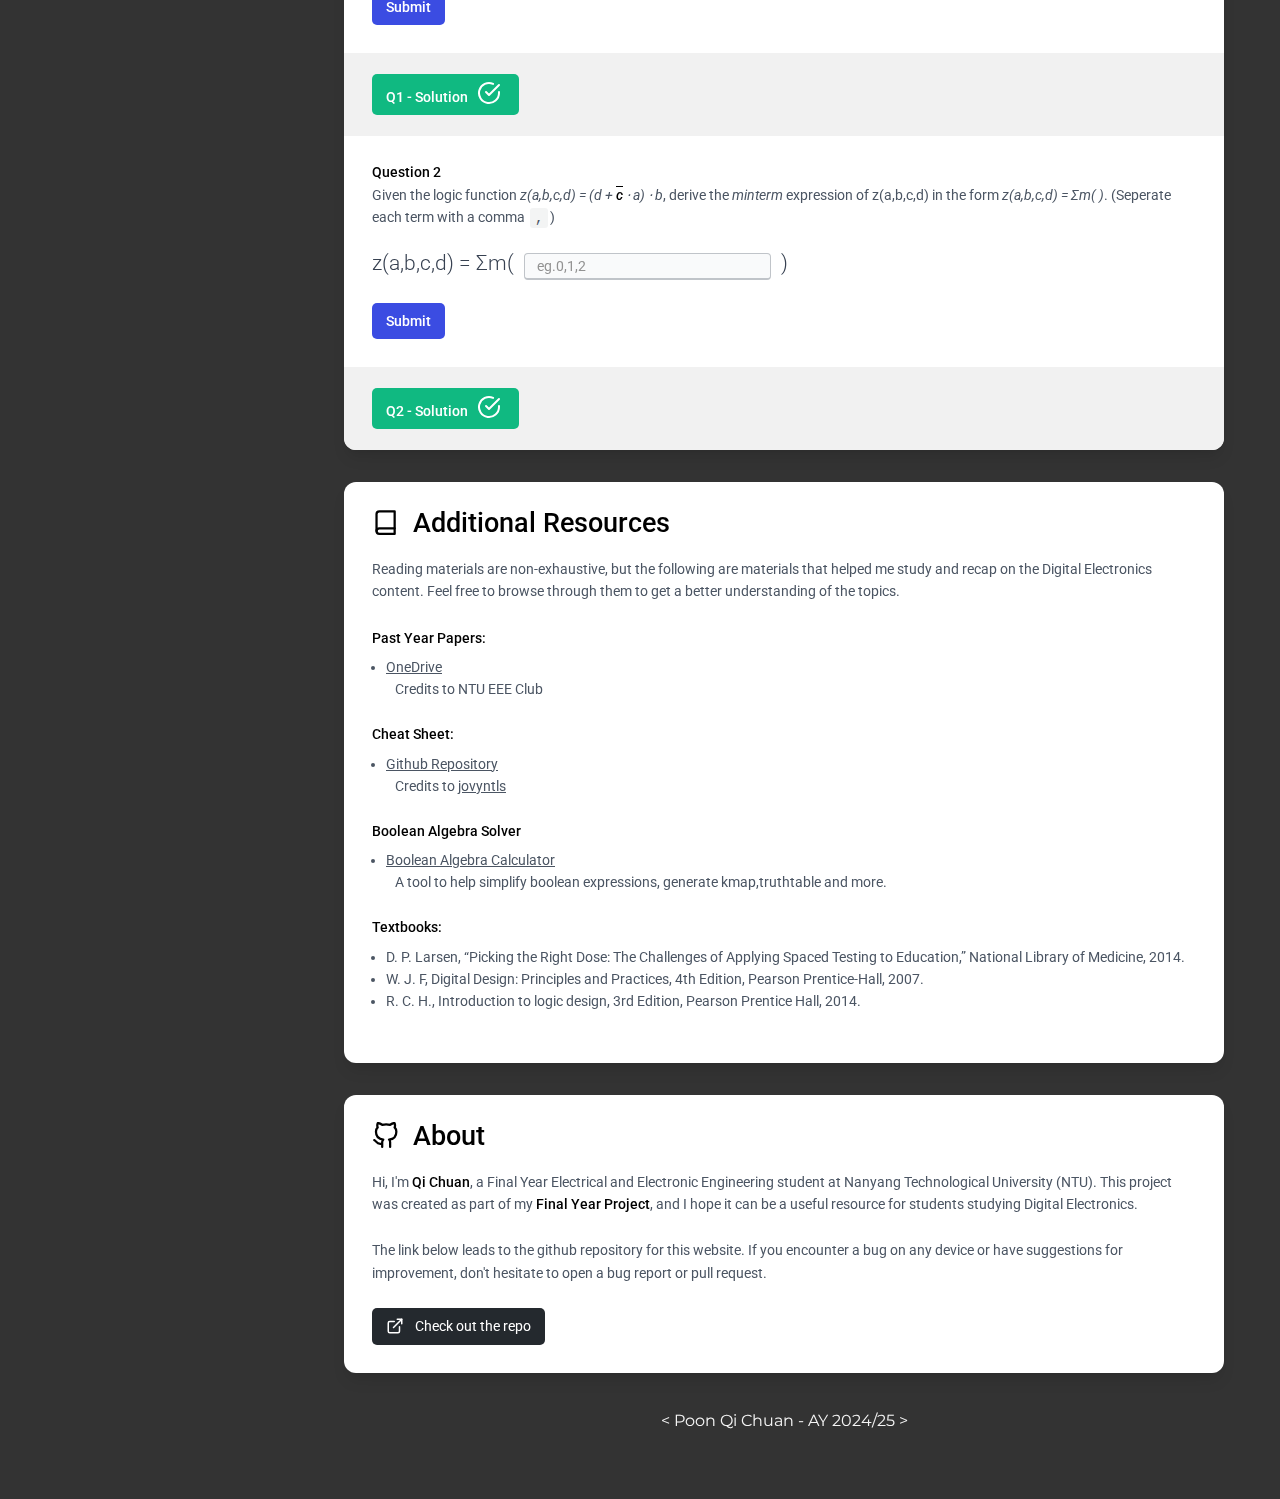
==== commit d6a1a543: "minor updates" ====
--- a/index.html
+++ b/index.html
@@ -47,10 +47,14 @@
                         <a href="new_showcase/solver.html" class="nav_link">Showcase</a>
                     </li>
                     <li class="nav_item">
-                        <a href="practise/practise.html" class="nav_link">Quiz 1.0</a>
+                        <a href="practise/practise.html" class="nav_link tooltip">Quiz 1.0
+                            <span class="tooltiptext">Multiple Choice</span>
+                        </a>
                     </li>
                     <li class="nav_item">
-                        <a href="quiz2/quiz2.html" class="nav_link">Quiz 2.0</a>
+                        <a href="quiz2/quiz2.html" class="nav_link tooltip">Quiz 2.0
+                            <span class="tooltiptext">Fill in the Blank</span>
+                        </a>
                     </li>
                 </ul>
             </nav>
@@ -215,8 +219,8 @@
                 </dl></li>
                 <ul class="a">
                     <li><a href="showcase/showcase.html"><u>Multiplexer Showcase</u></a></li>
-                    <li><a href="practise/practise.html"><u>Quiz Version 1.0</u></a></li>
-                    <li><a href="quiz2/quiz2.html"><u>Quiz Version 2.0</u></a></li>
+                    <li><a href="practise/practise.html"><u>Quiz Version 1.0 (multiple choice)</u></a></li>
+                    <li><a href="quiz2/quiz2.html"><u>Quiz Version 2.0 (fill in the blank)</u></a></li>
                 </ul>
             </ul>
             <br>
--- a/styles.css
+++ b/styles.css
@@ -472,4 +472,30 @@
     .logicvisuals div{
         width: max(50%, 500px);
     }
-}+}
+
+.tooltip {
+    position: relative;
+    display: inline-block;
+  }
+  
+  .tooltip .tooltiptext {
+    visibility: hidden;
+    width: 120px;
+    color: #fff;
+    text-align: center;
+    font-size: 0.6rem;
+    border-radius: 6px;
+    padding: 5px 0;
+    
+    /* Position the tooltip */
+    position: absolute;
+    z-index: 1;
+    top: 100%;
+    left: 50%;
+    margin-left: -60px;
+  }
+  
+  .tooltip:hover .tooltiptext {
+    visibility: visible;
+  }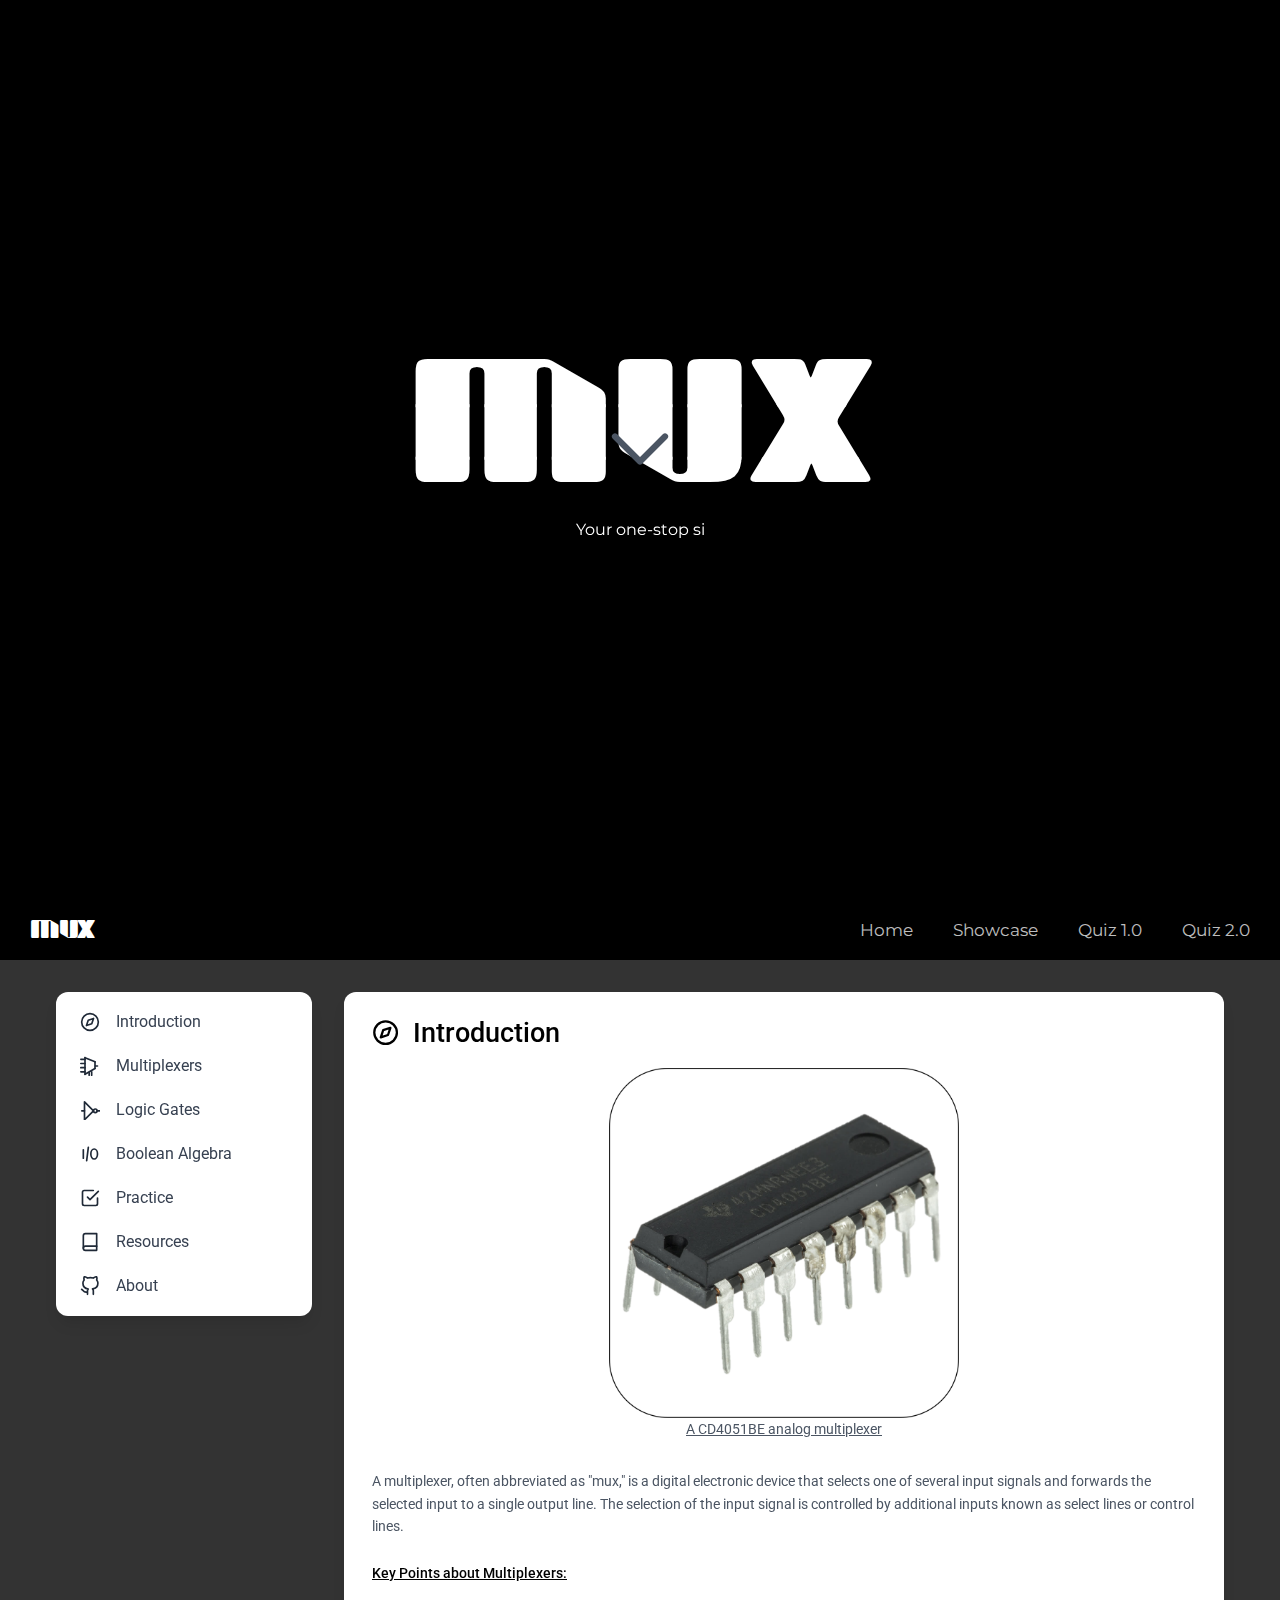
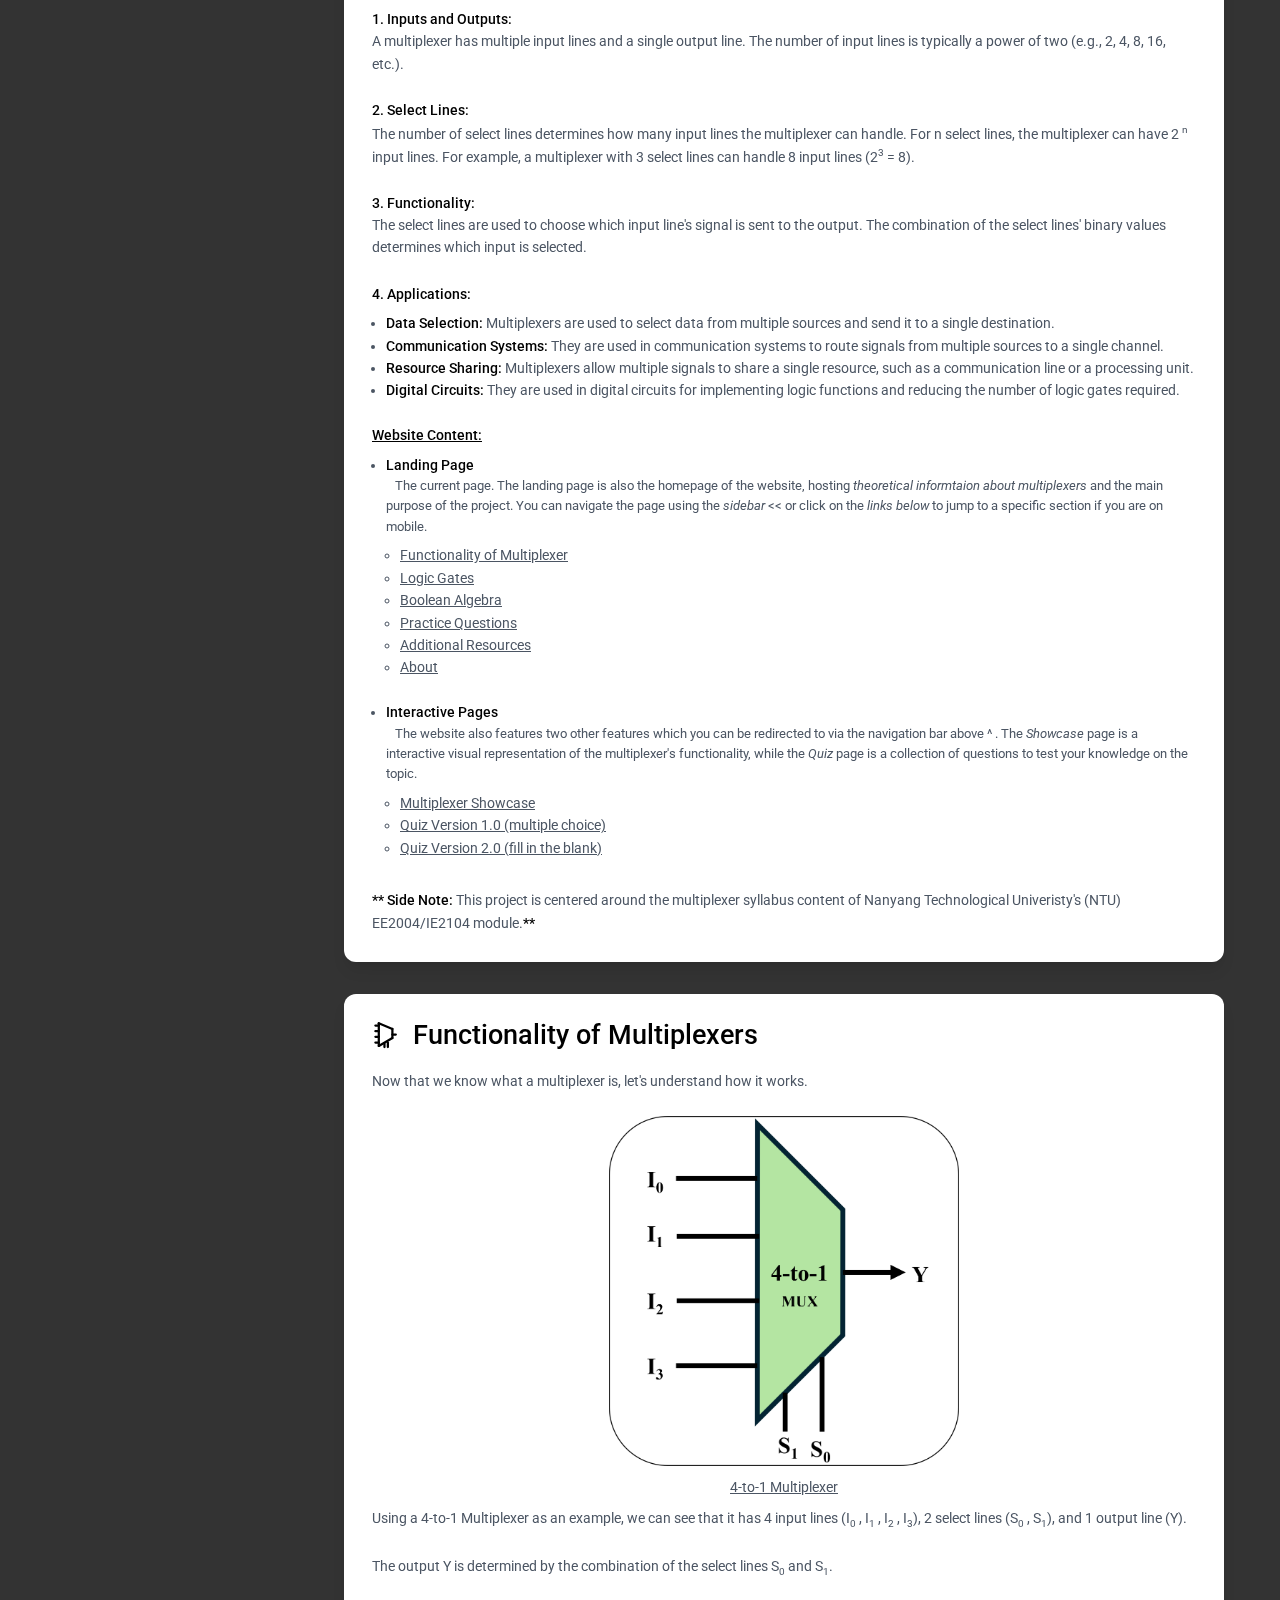
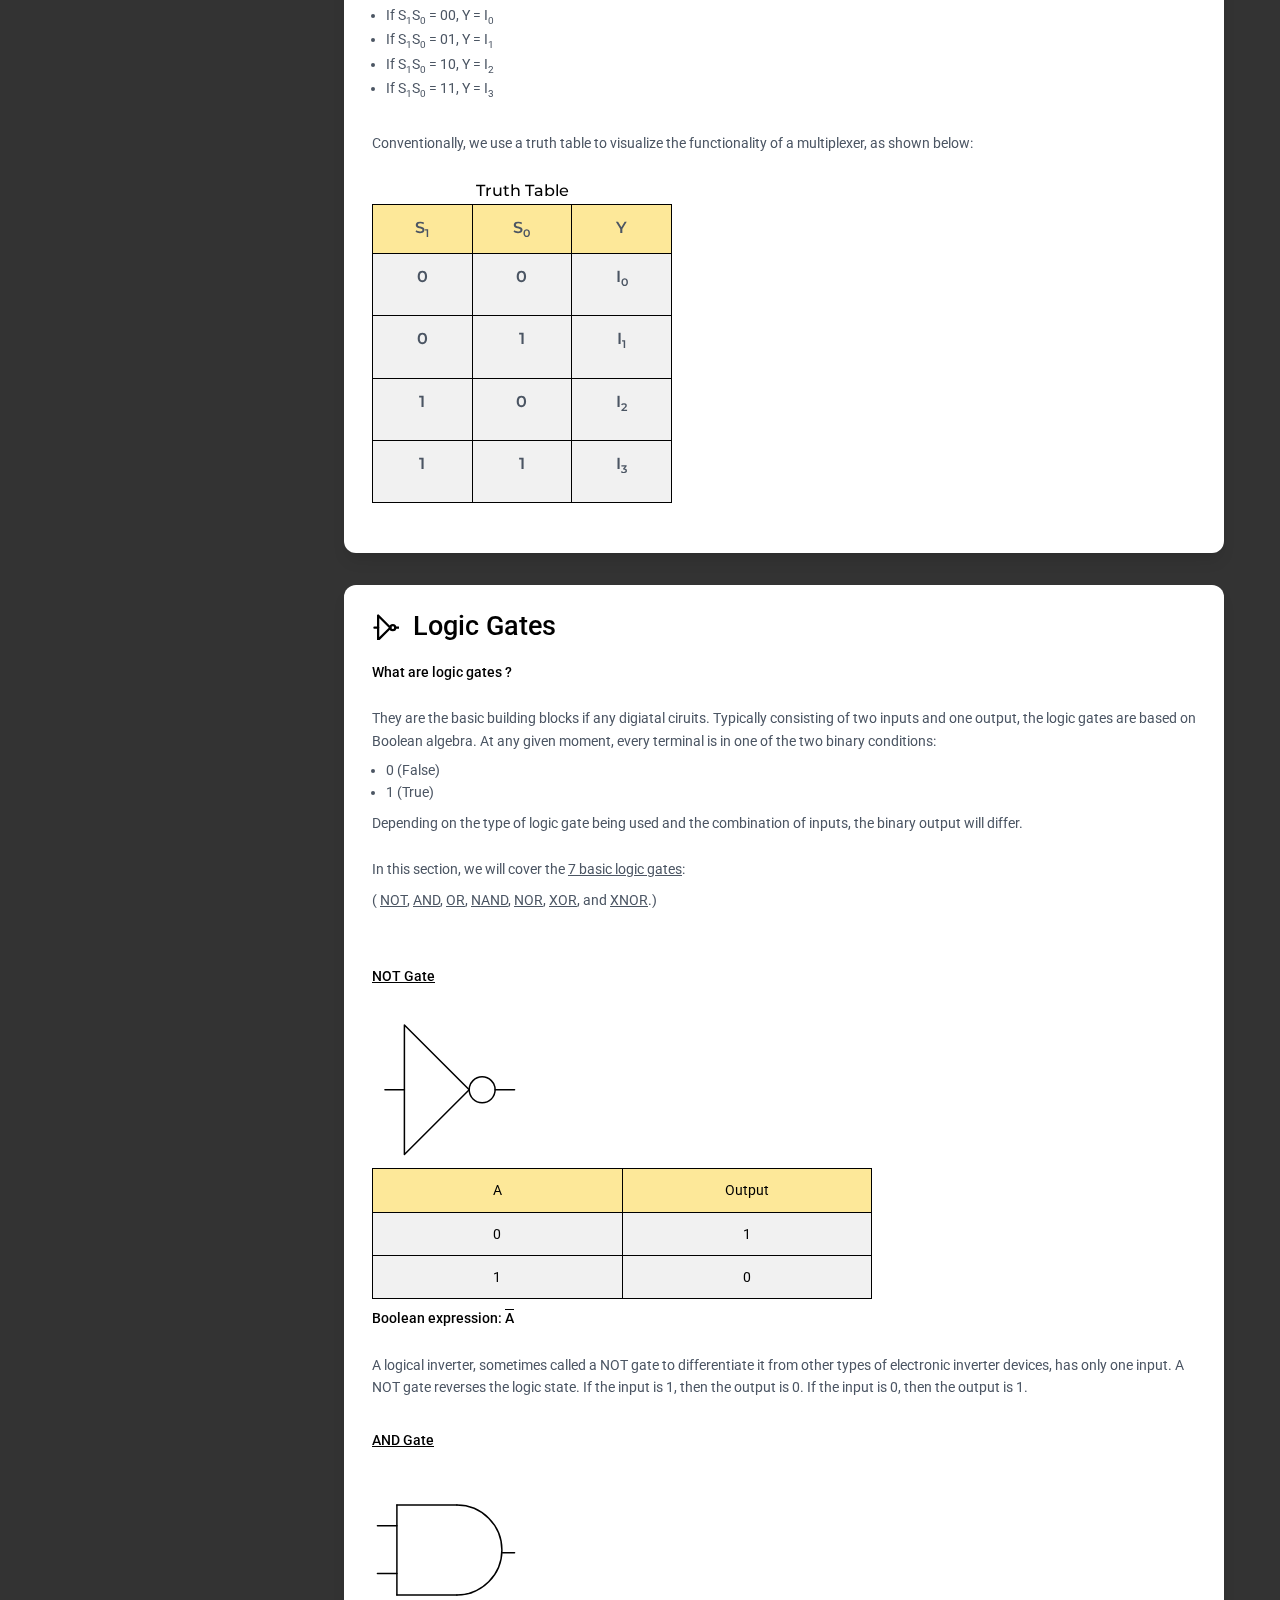
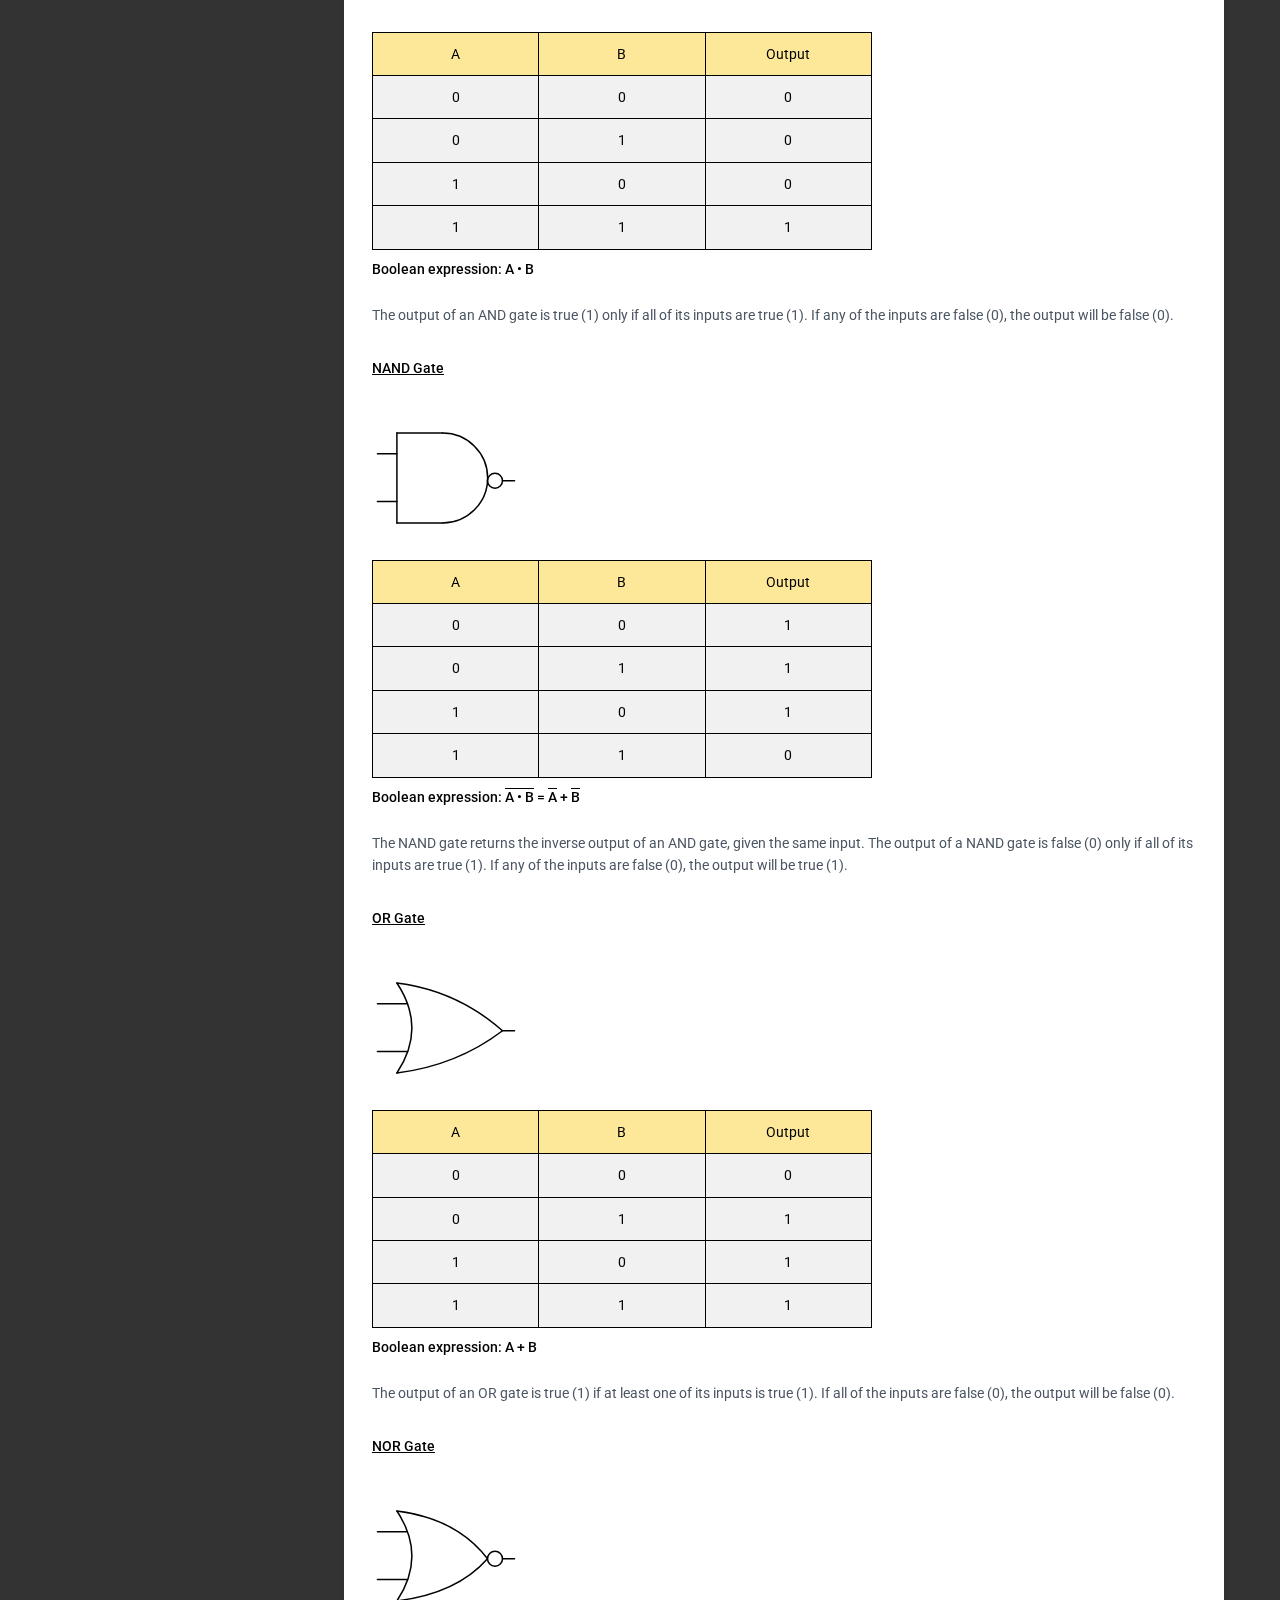
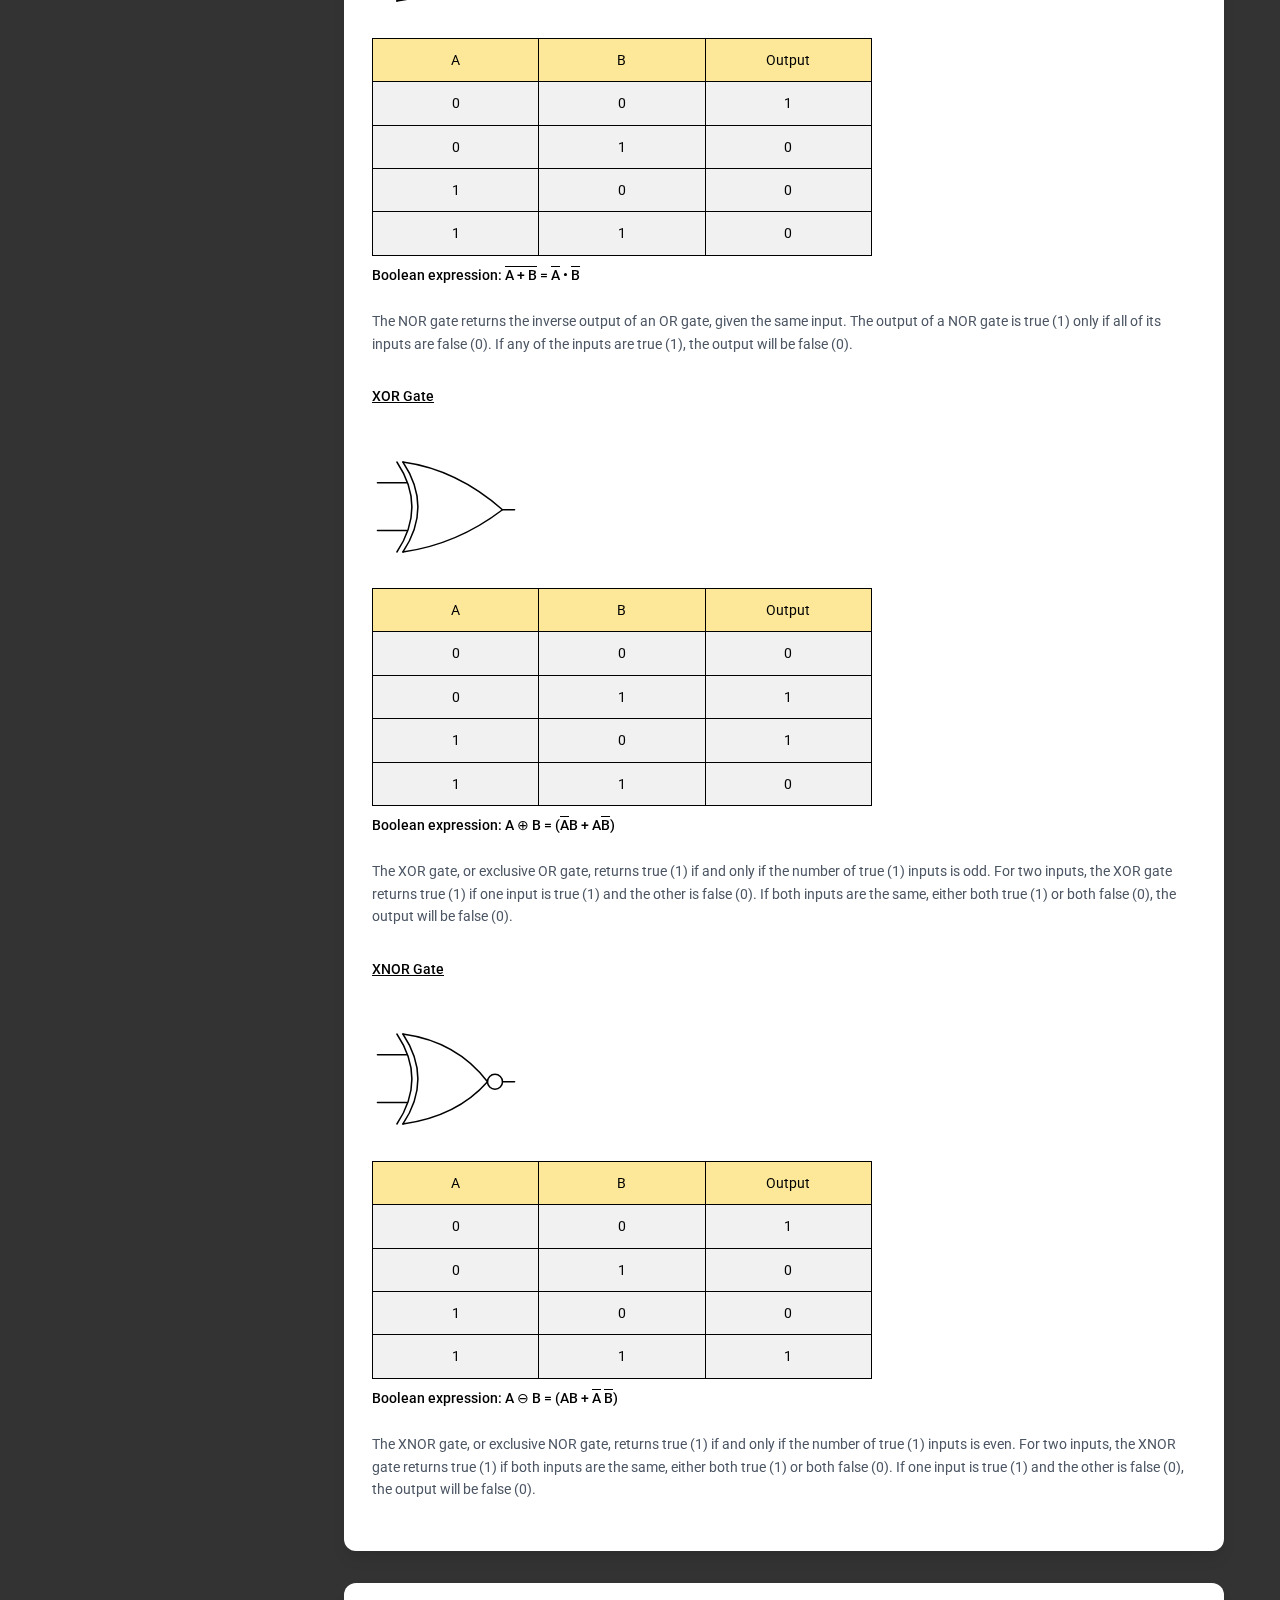
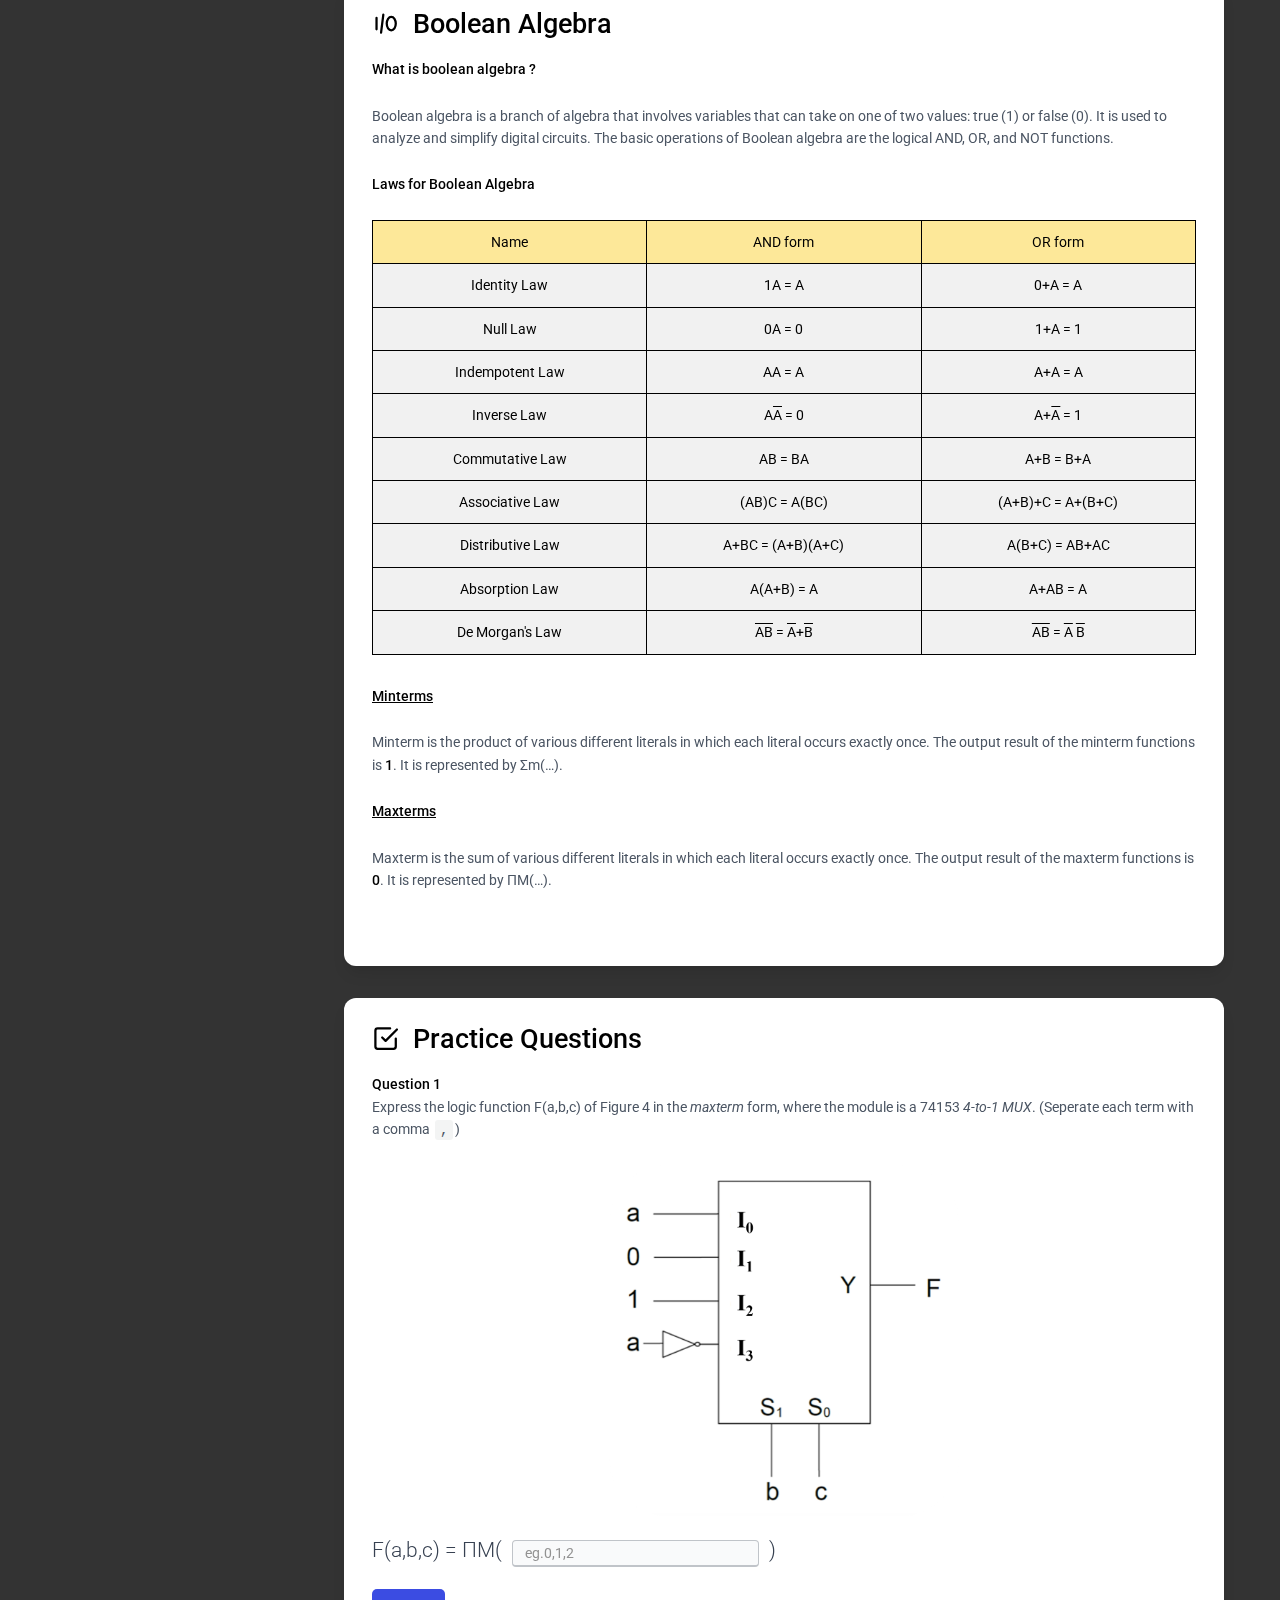
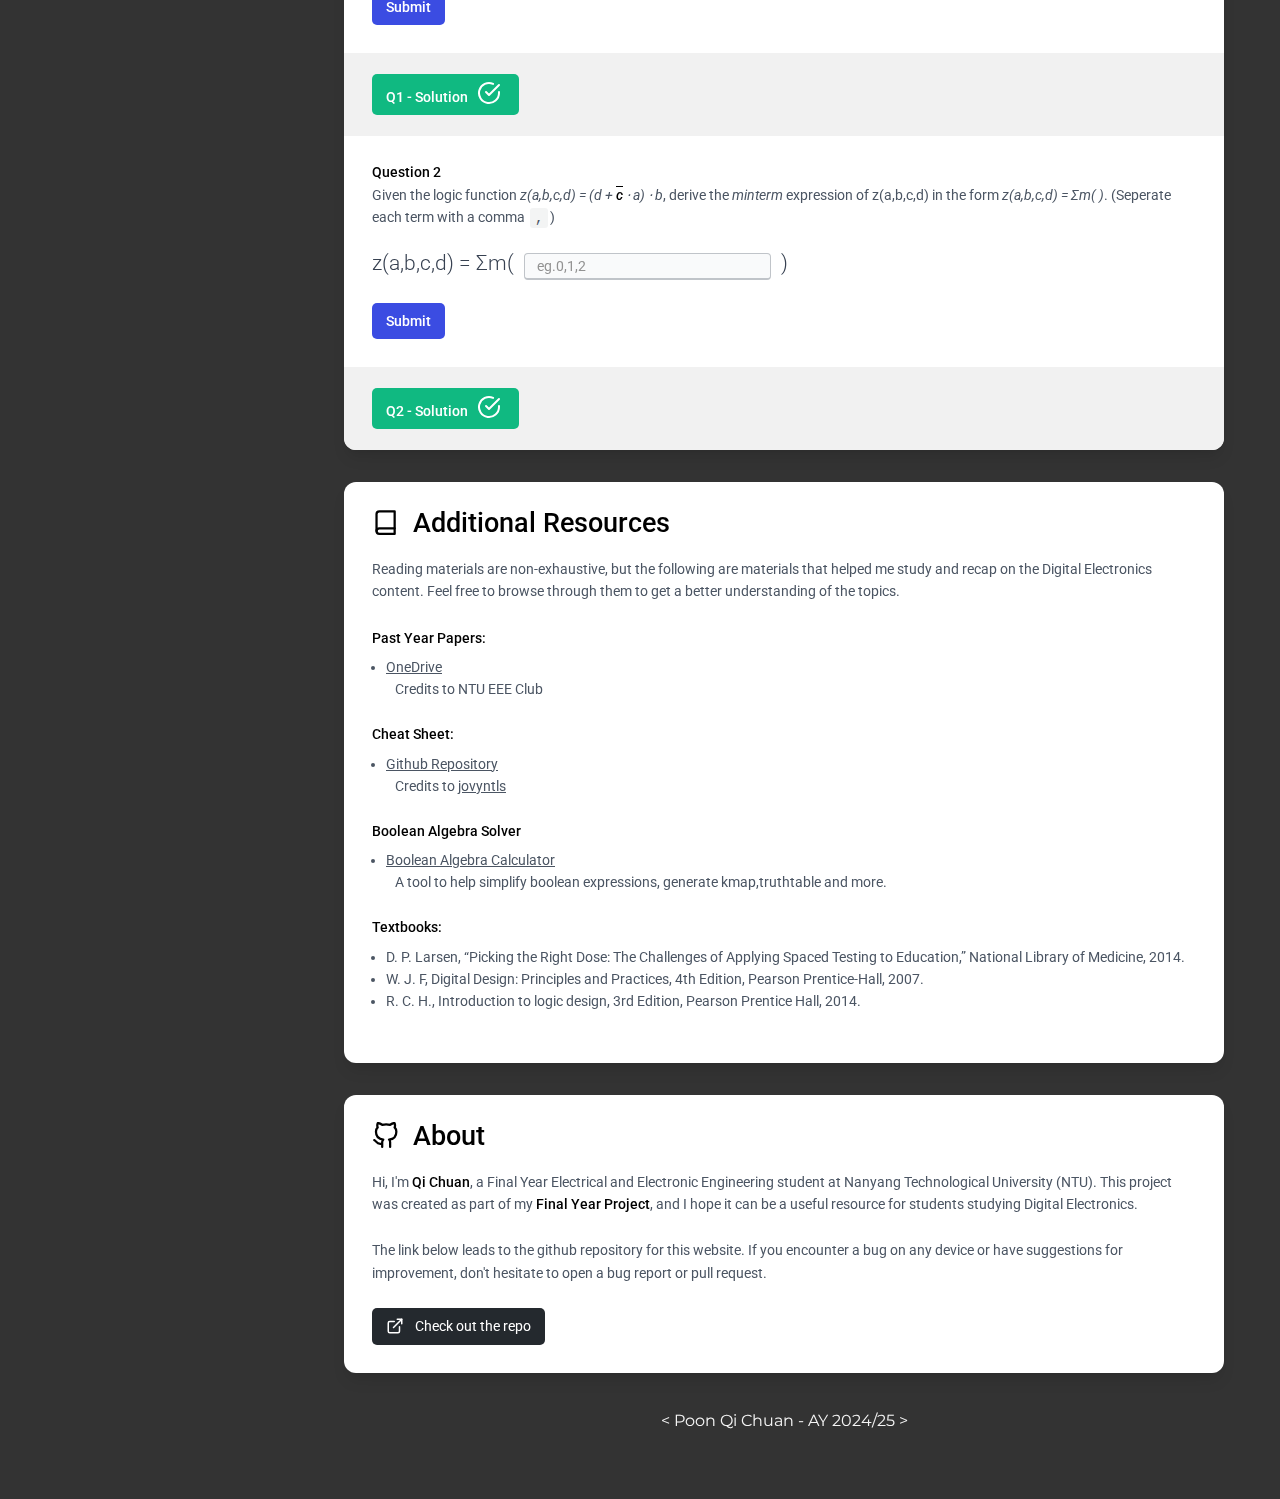
==== commit 5d535630: "magnetic landing page" ====
--- a/index.html
+++ b/index.html
@@ -1203,6 +1203,35 @@
                 });
             }
         });
+
+        document.addEventListener("DOMContentLoaded", () => {
+            let isScrolling = false;
+
+            window.addEventListener("scroll", function () {
+                if (isScrolling) return;
+
+                const navBar = document.querySelector("#nav_bar");
+                const navRect = navBar.getBoundingClientRect(); // Get navbar position
+                const windowHeight = window.innerHeight;
+
+                // Check if the navbar is in the bottom half of the page
+                if (navRect.top > windowHeight / 2) {
+                    isScrolling = true;
+                    window.scrollTo({
+                        top: navRect.top,
+                        behavior: 'smooth'
+                    });
+                    setTimeout(() => { isScrolling = false; }, 1000); // Adjust timeout as needed
+                } else if (navRect.top > windowHeight * 0.05 && navRect.top < windowHeight * 0.45) {
+                    isScrolling = true;
+                    window.scrollTo({
+                        top: 0,
+                        behavior: 'smooth'
+                    });
+                    setTimeout(() => { isScrolling = false; }, 1000); // Adjust timeout as needed
+                }
+            });
+        });
     </script>
 </body>
 </html>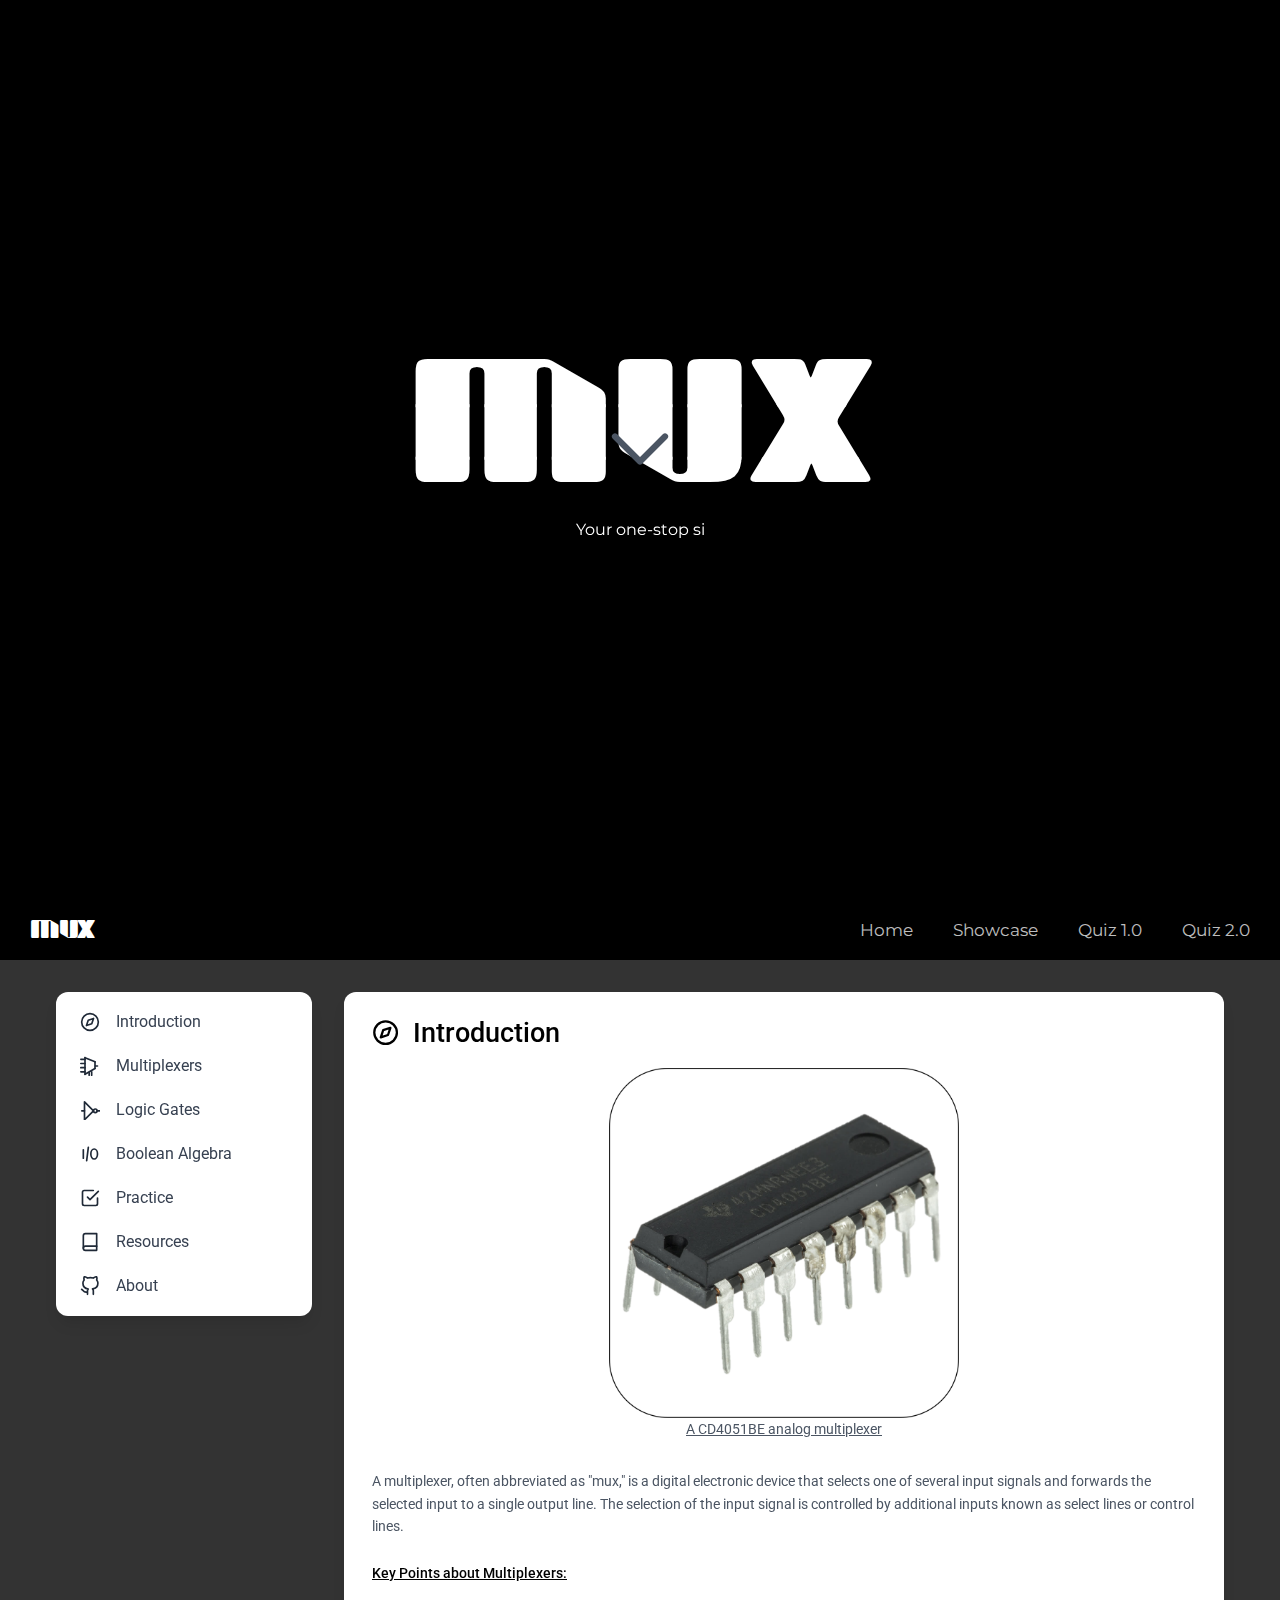
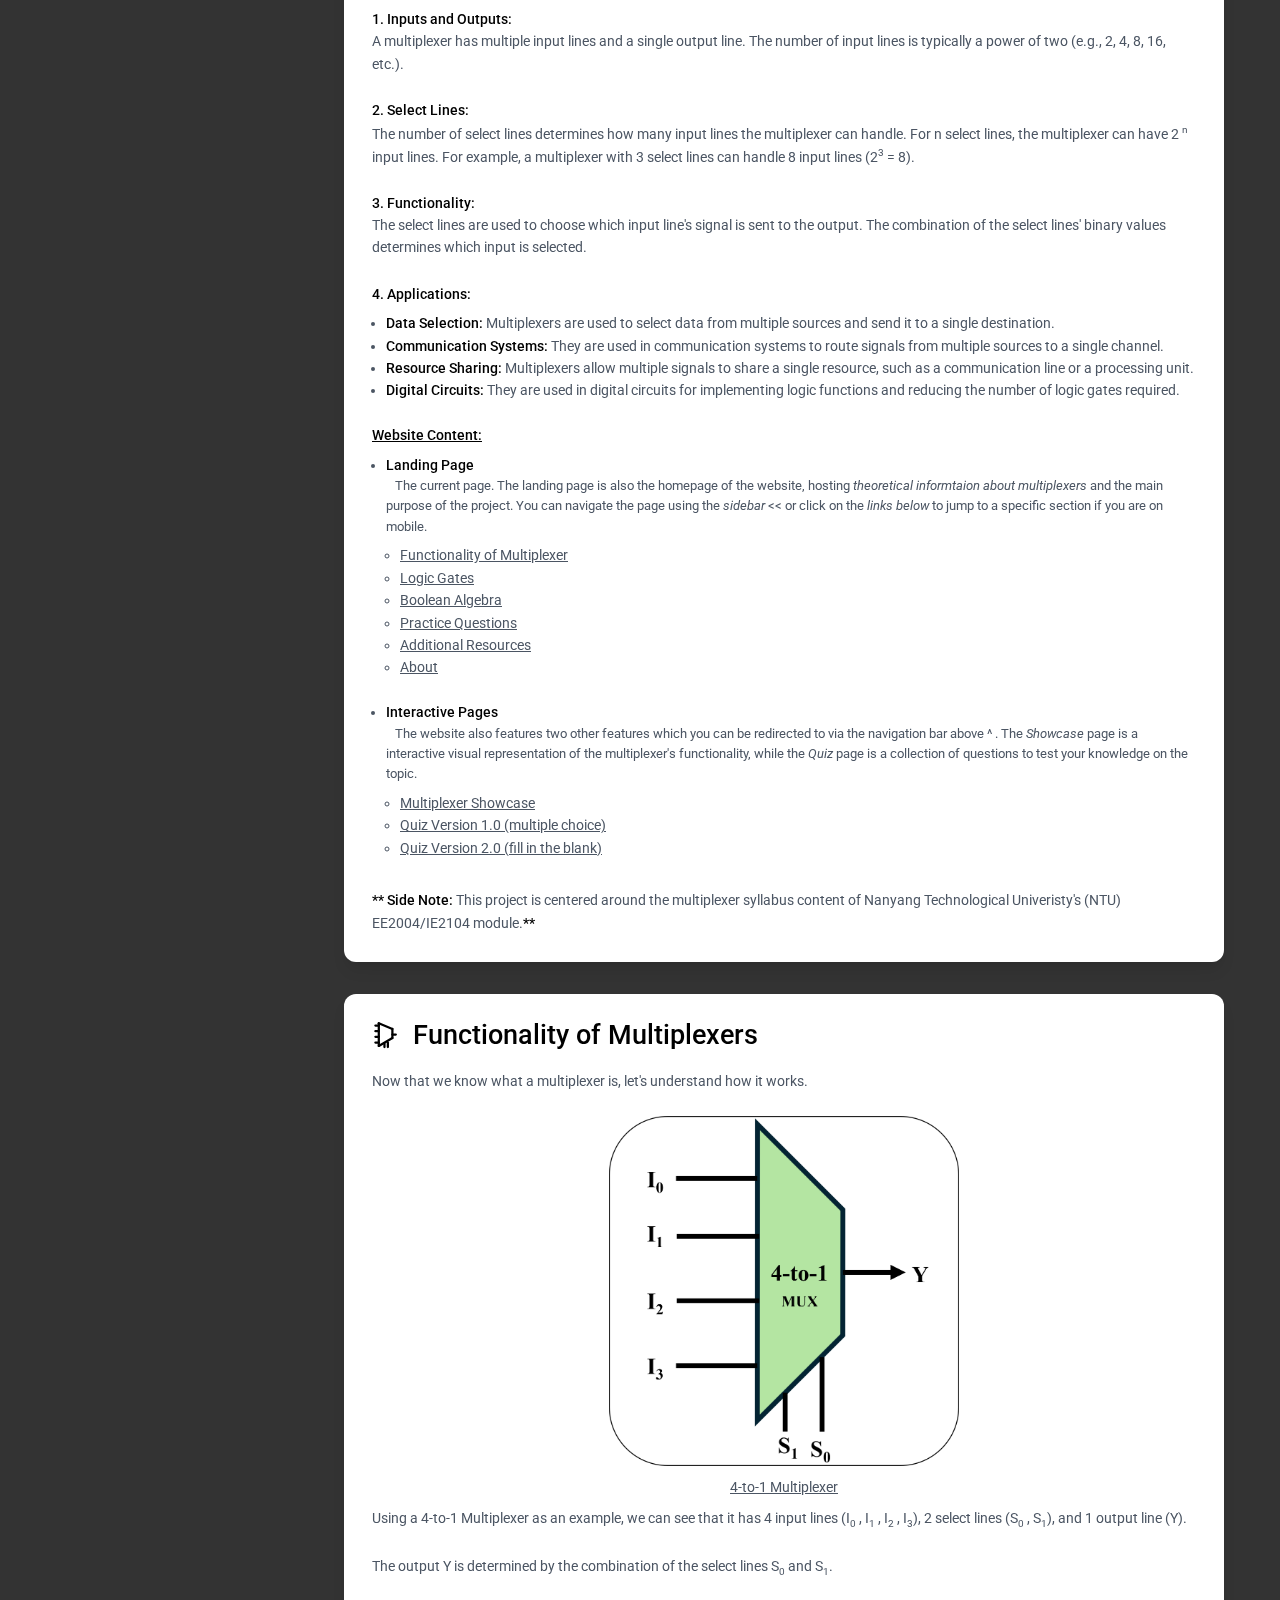
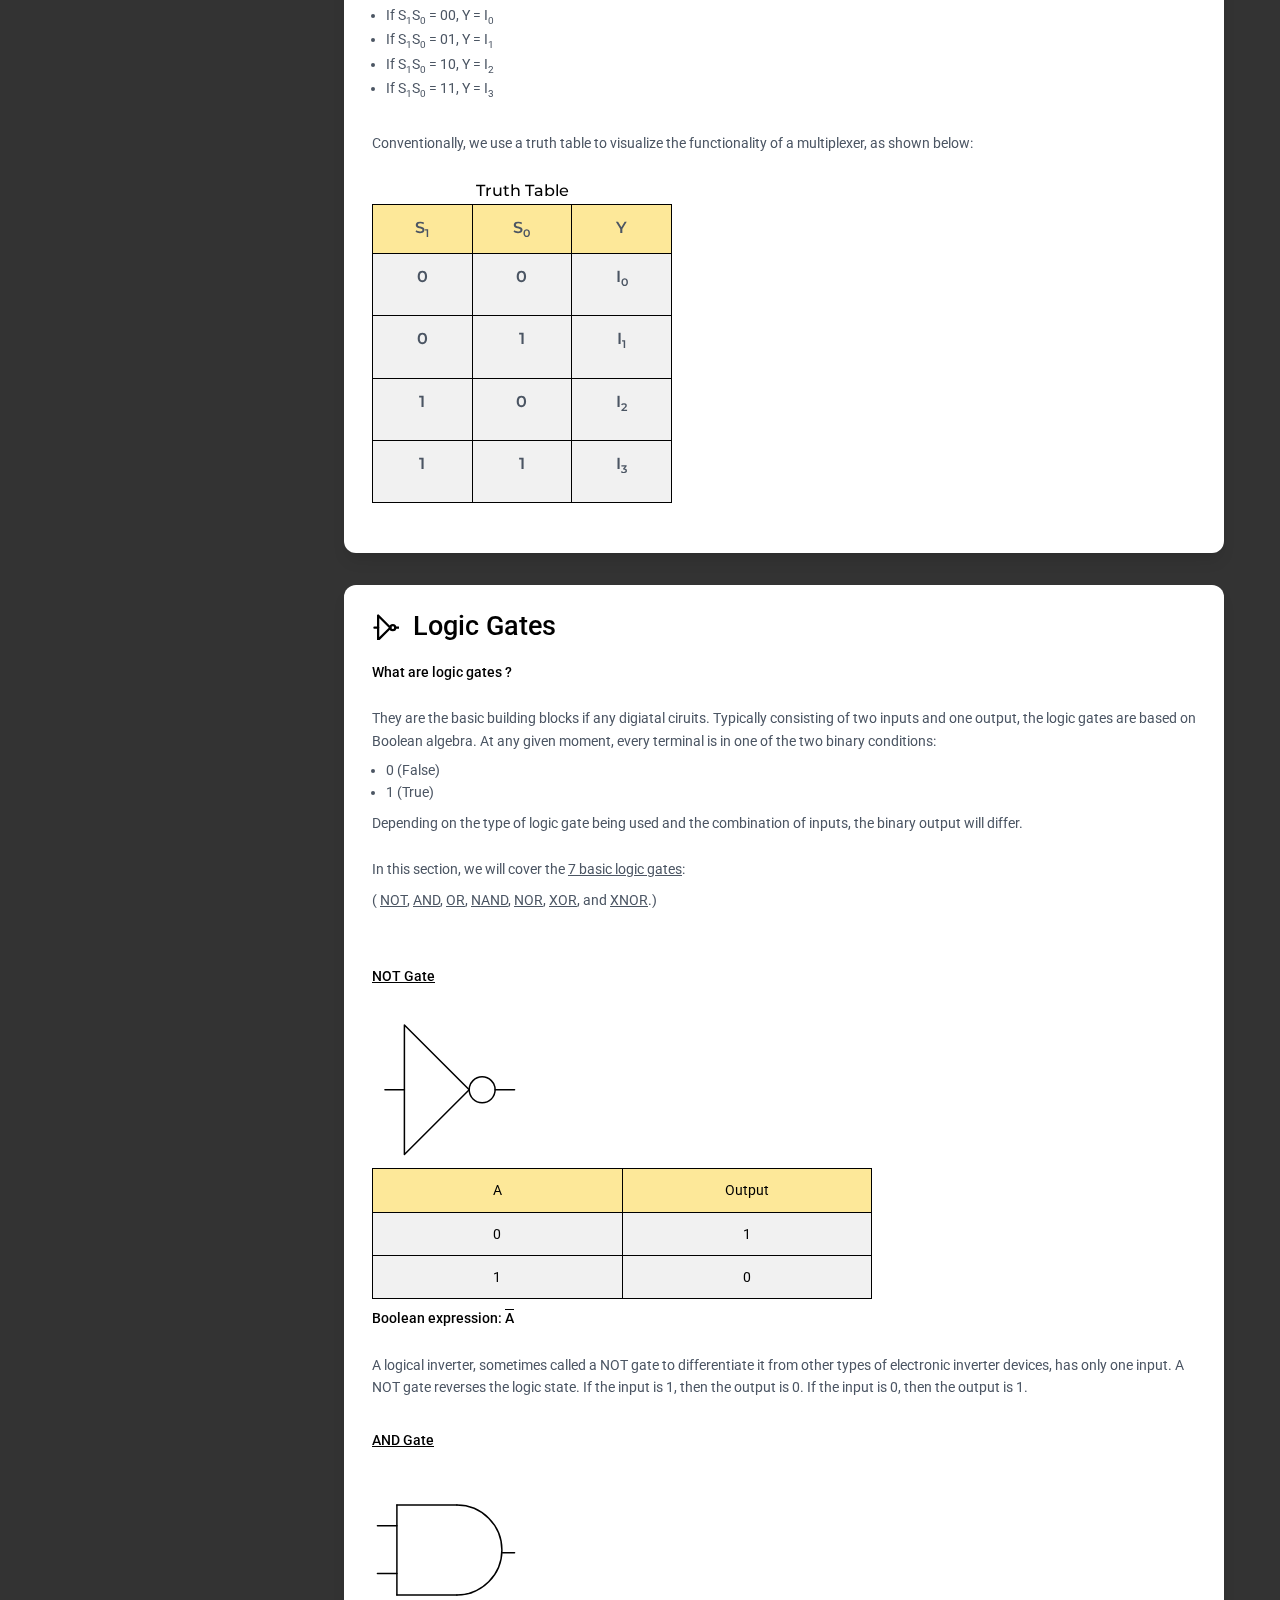
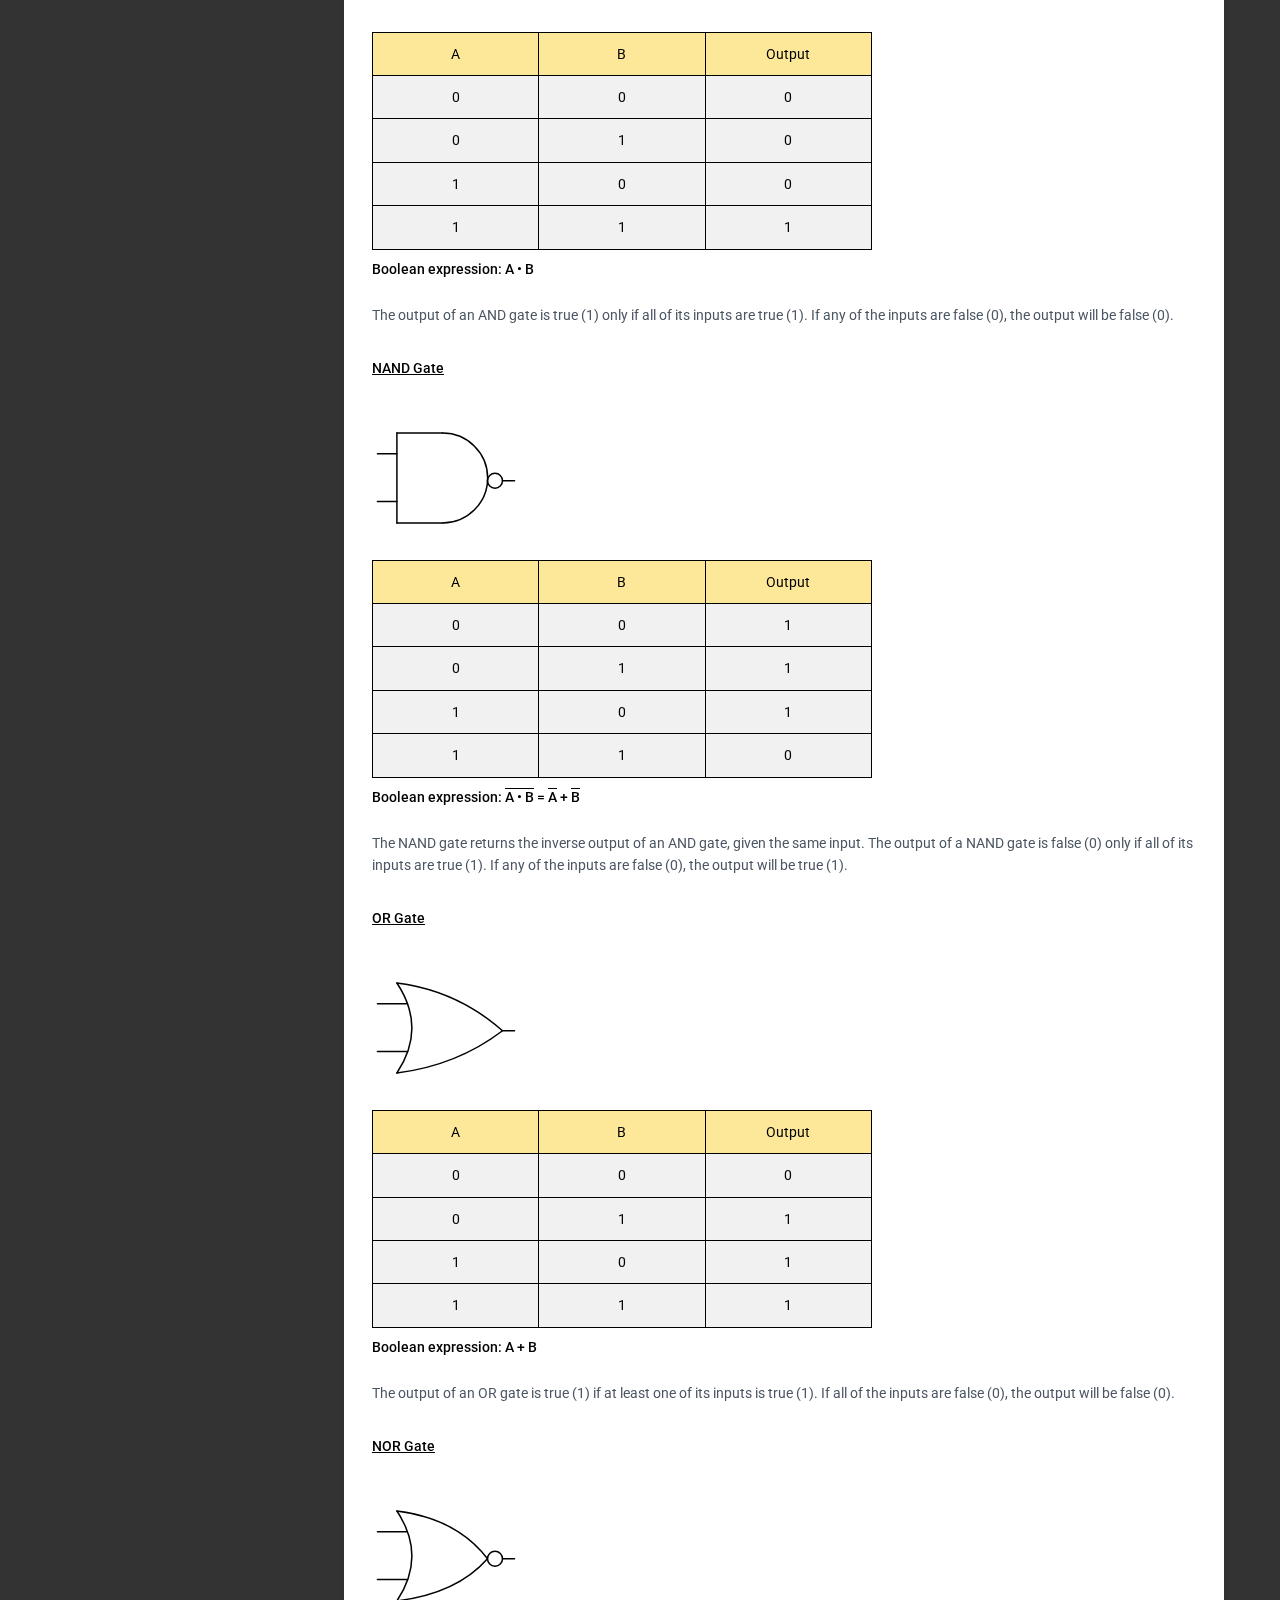
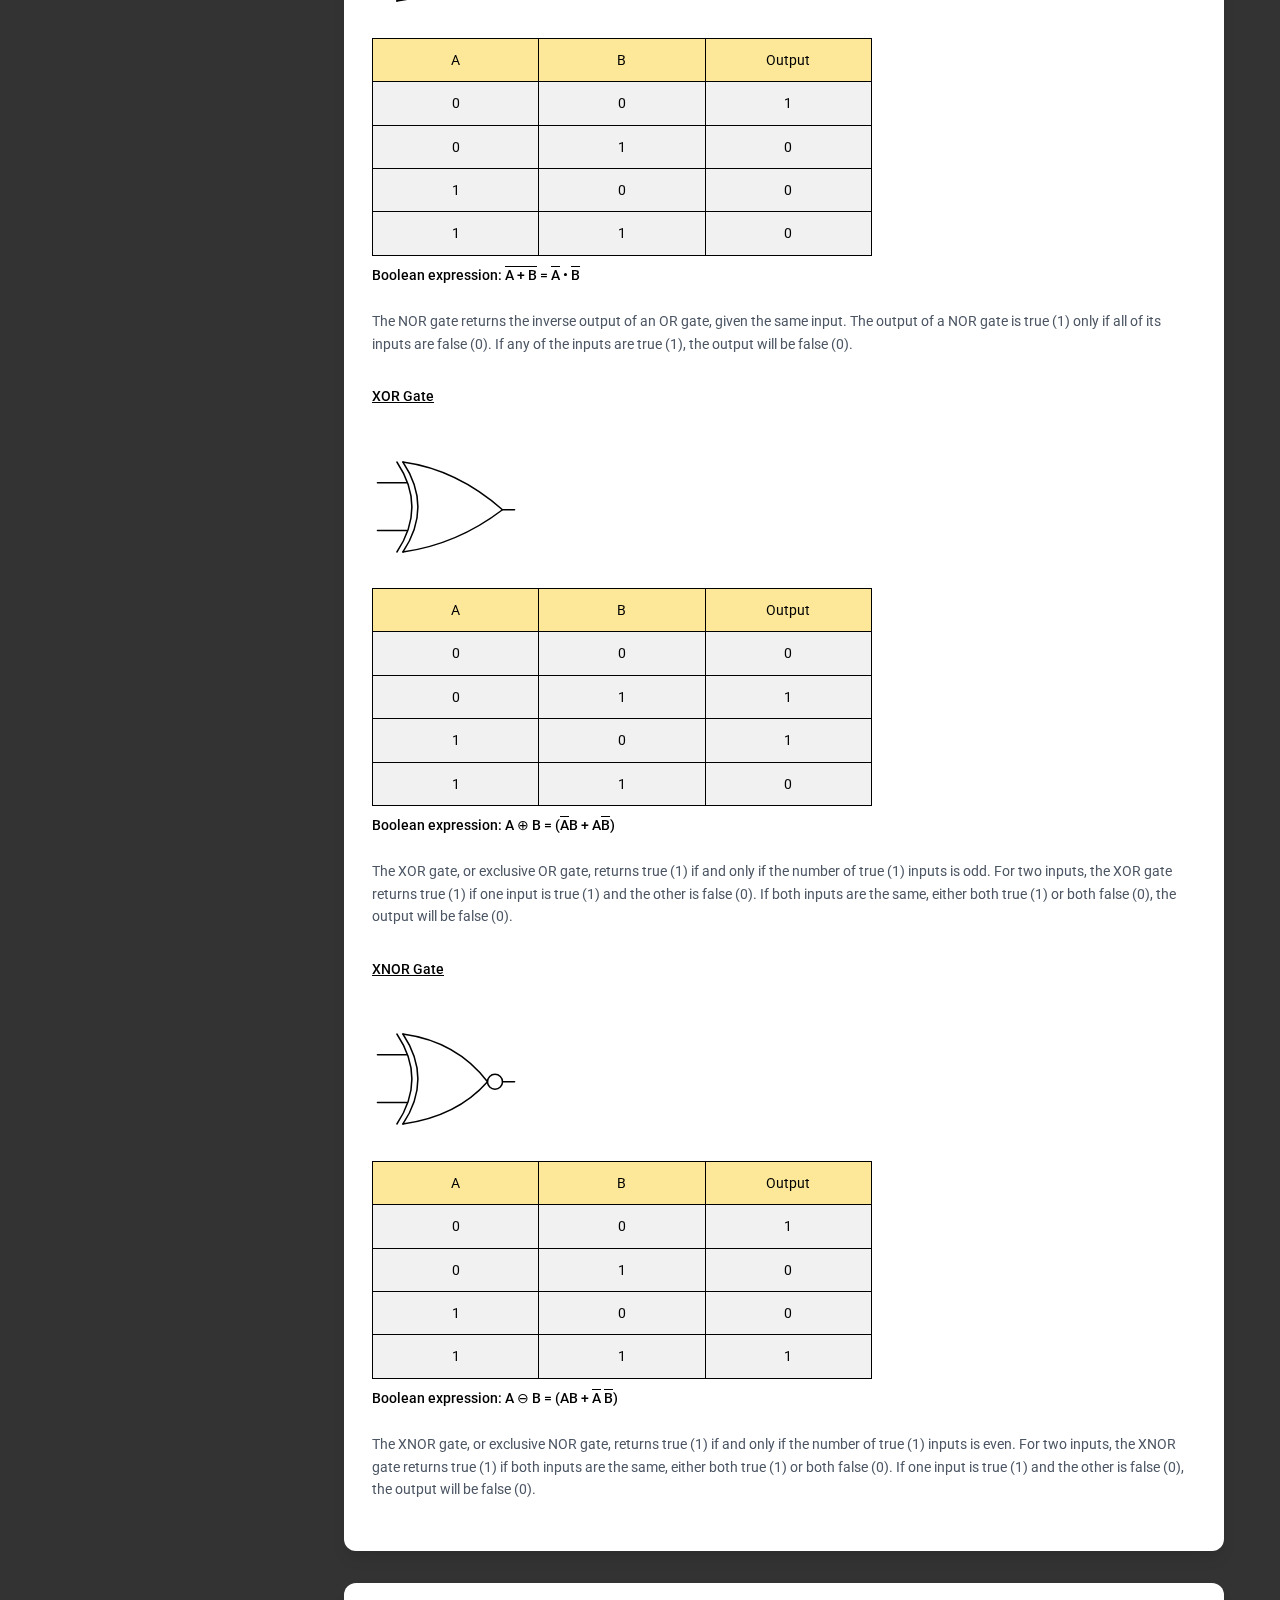
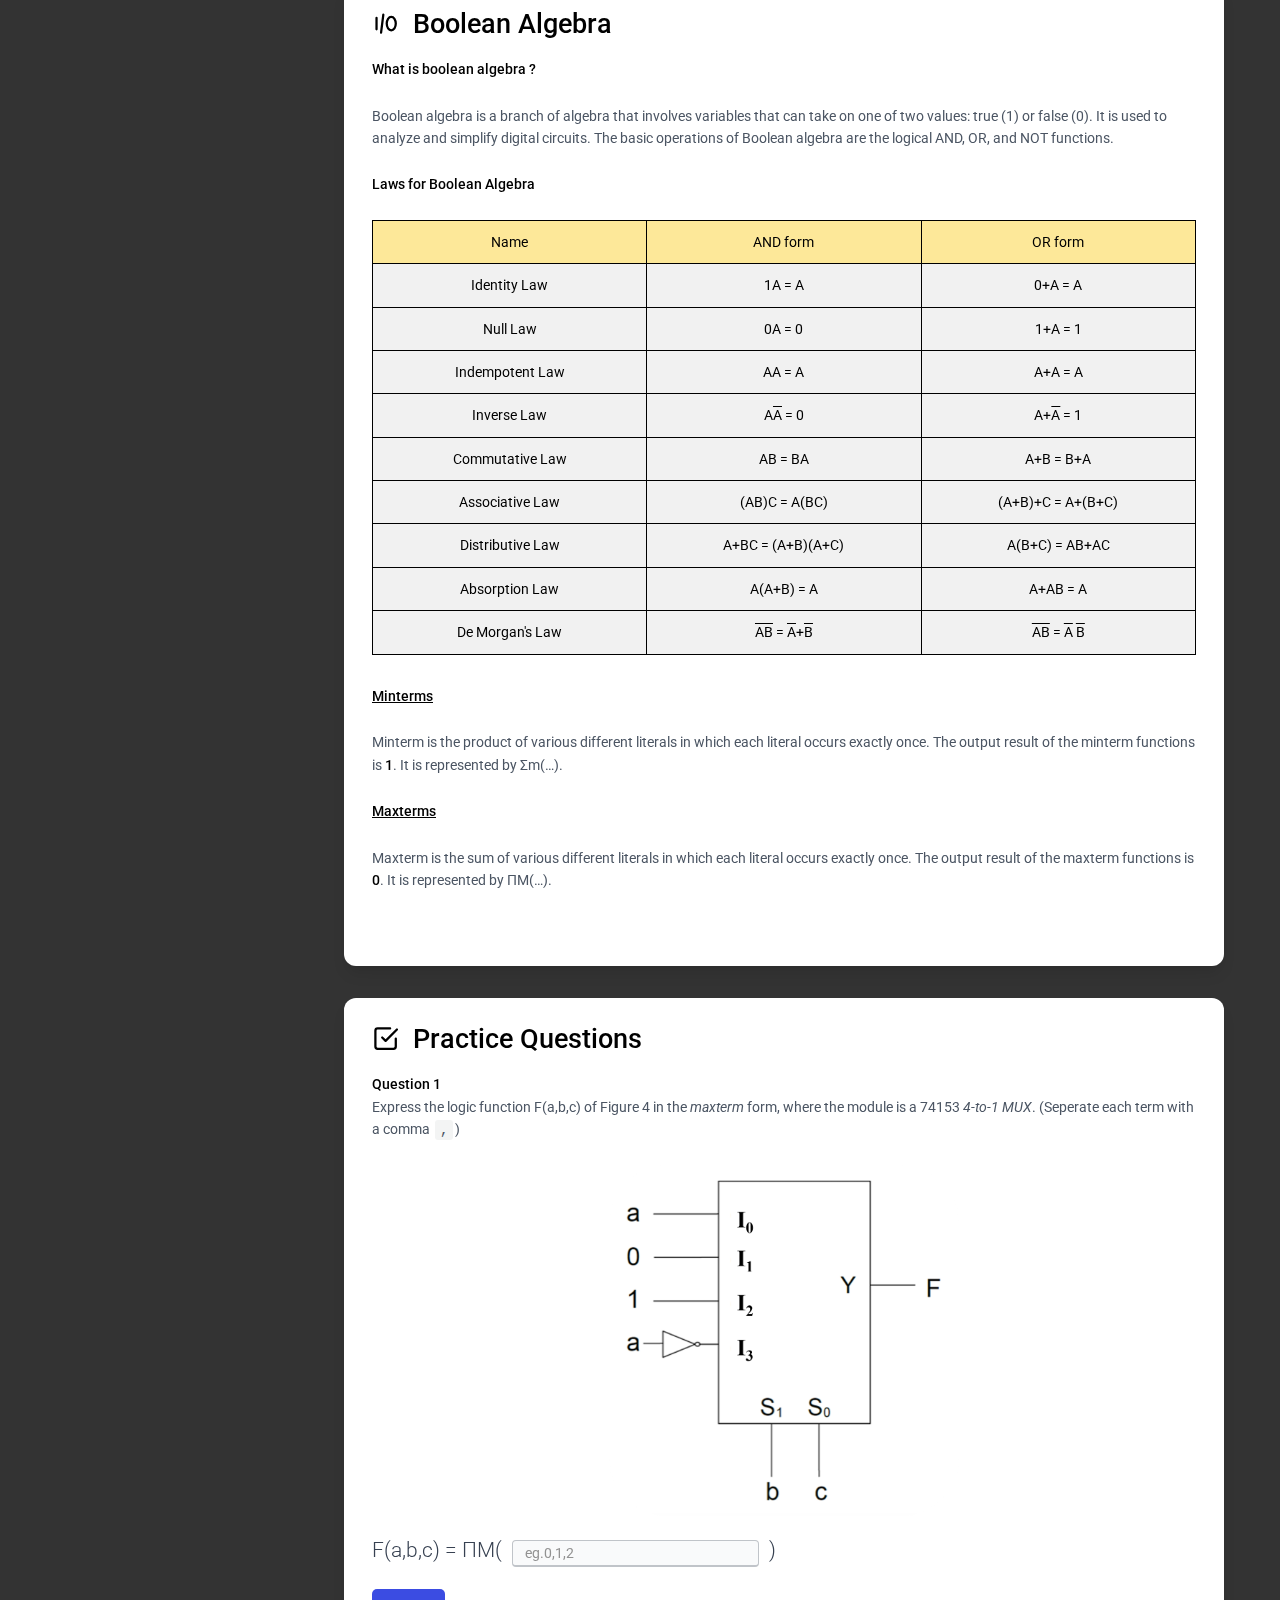
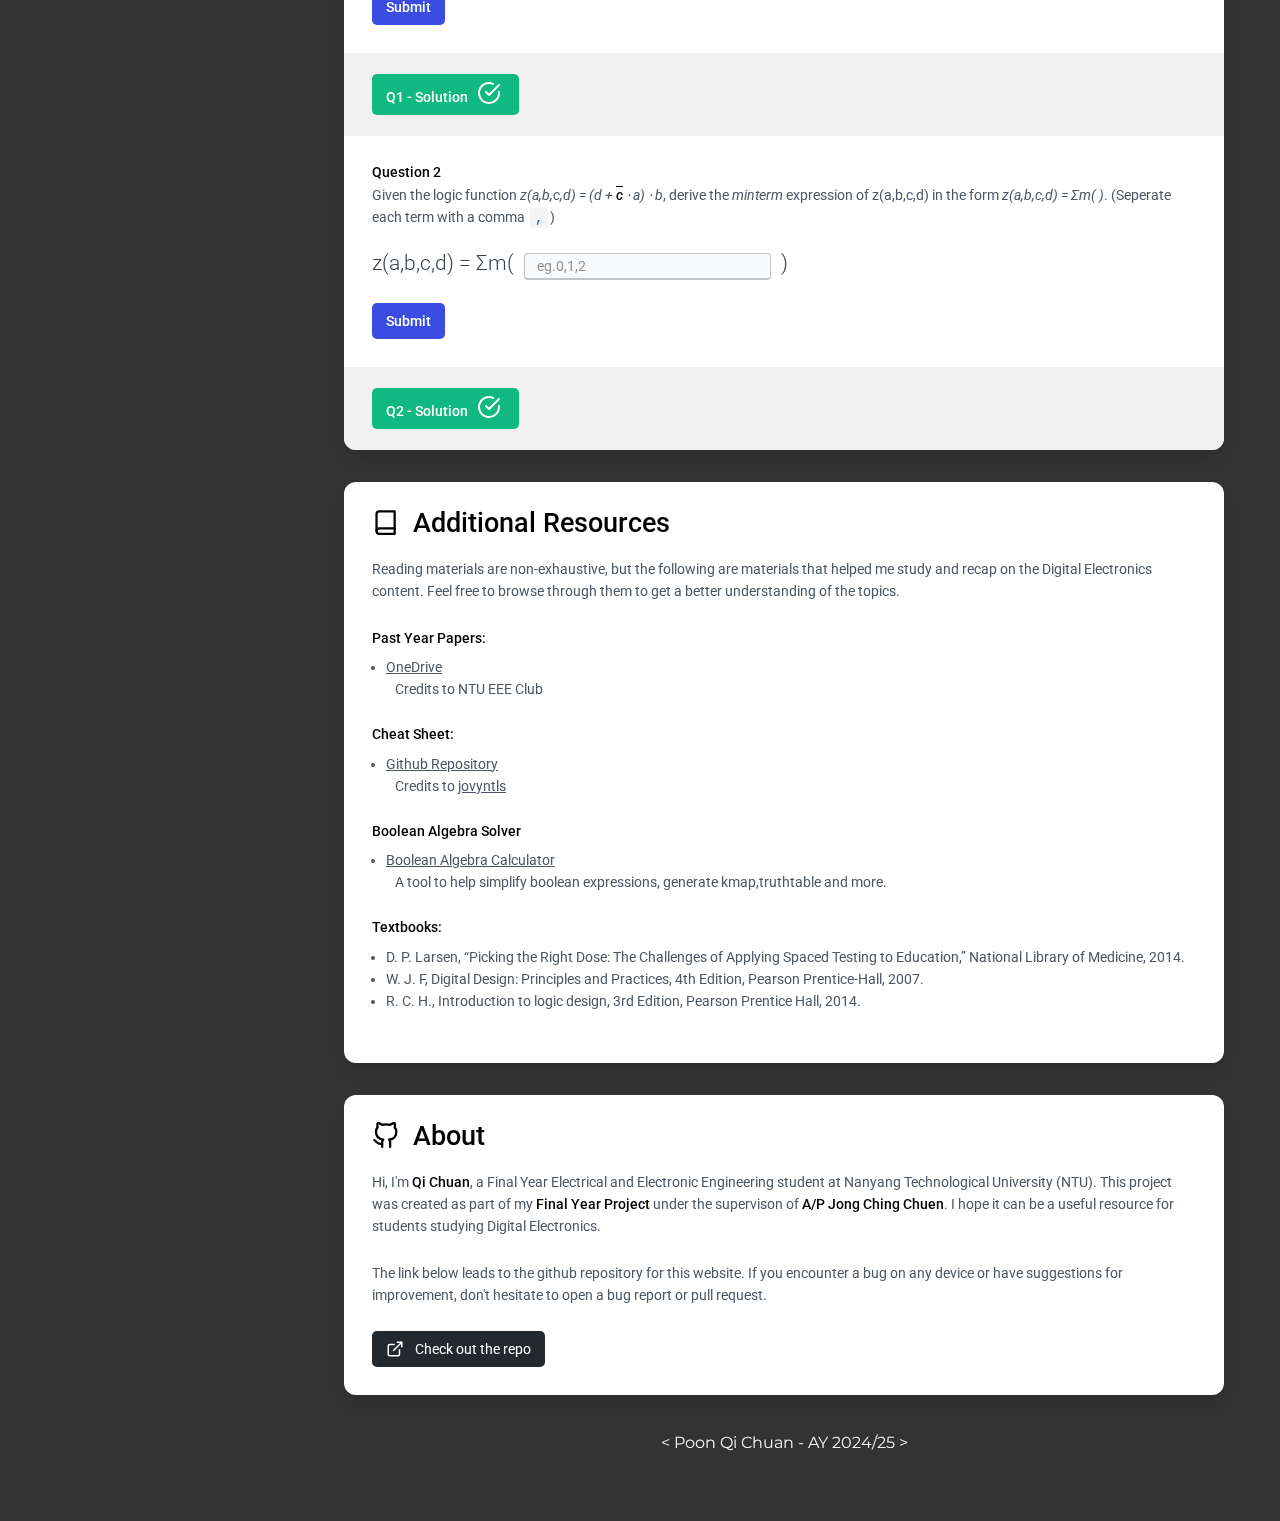
==== commit 7faaa3db: "tanks" ====
--- a/index.html
+++ b/index.html
@@ -1160,7 +1160,7 @@
                 <p>
                     Hi, I'm <strong>Qi Chuan</strong>, a Final Year Electrical and Electronic Engineering student 
                     at Nanyang Technological University (NTU). This project was created as part of 
-                    my <strong>Final Year Project</strong>, and I hope it can be a useful resource for students 
+                    my <strong>Final Year Project</strong> under the supervison of <strong>A/P Jong Ching Chuen</strong>. I hope it can be a useful resource for students 
                     studying Digital Electronics.
                 </p>
 
